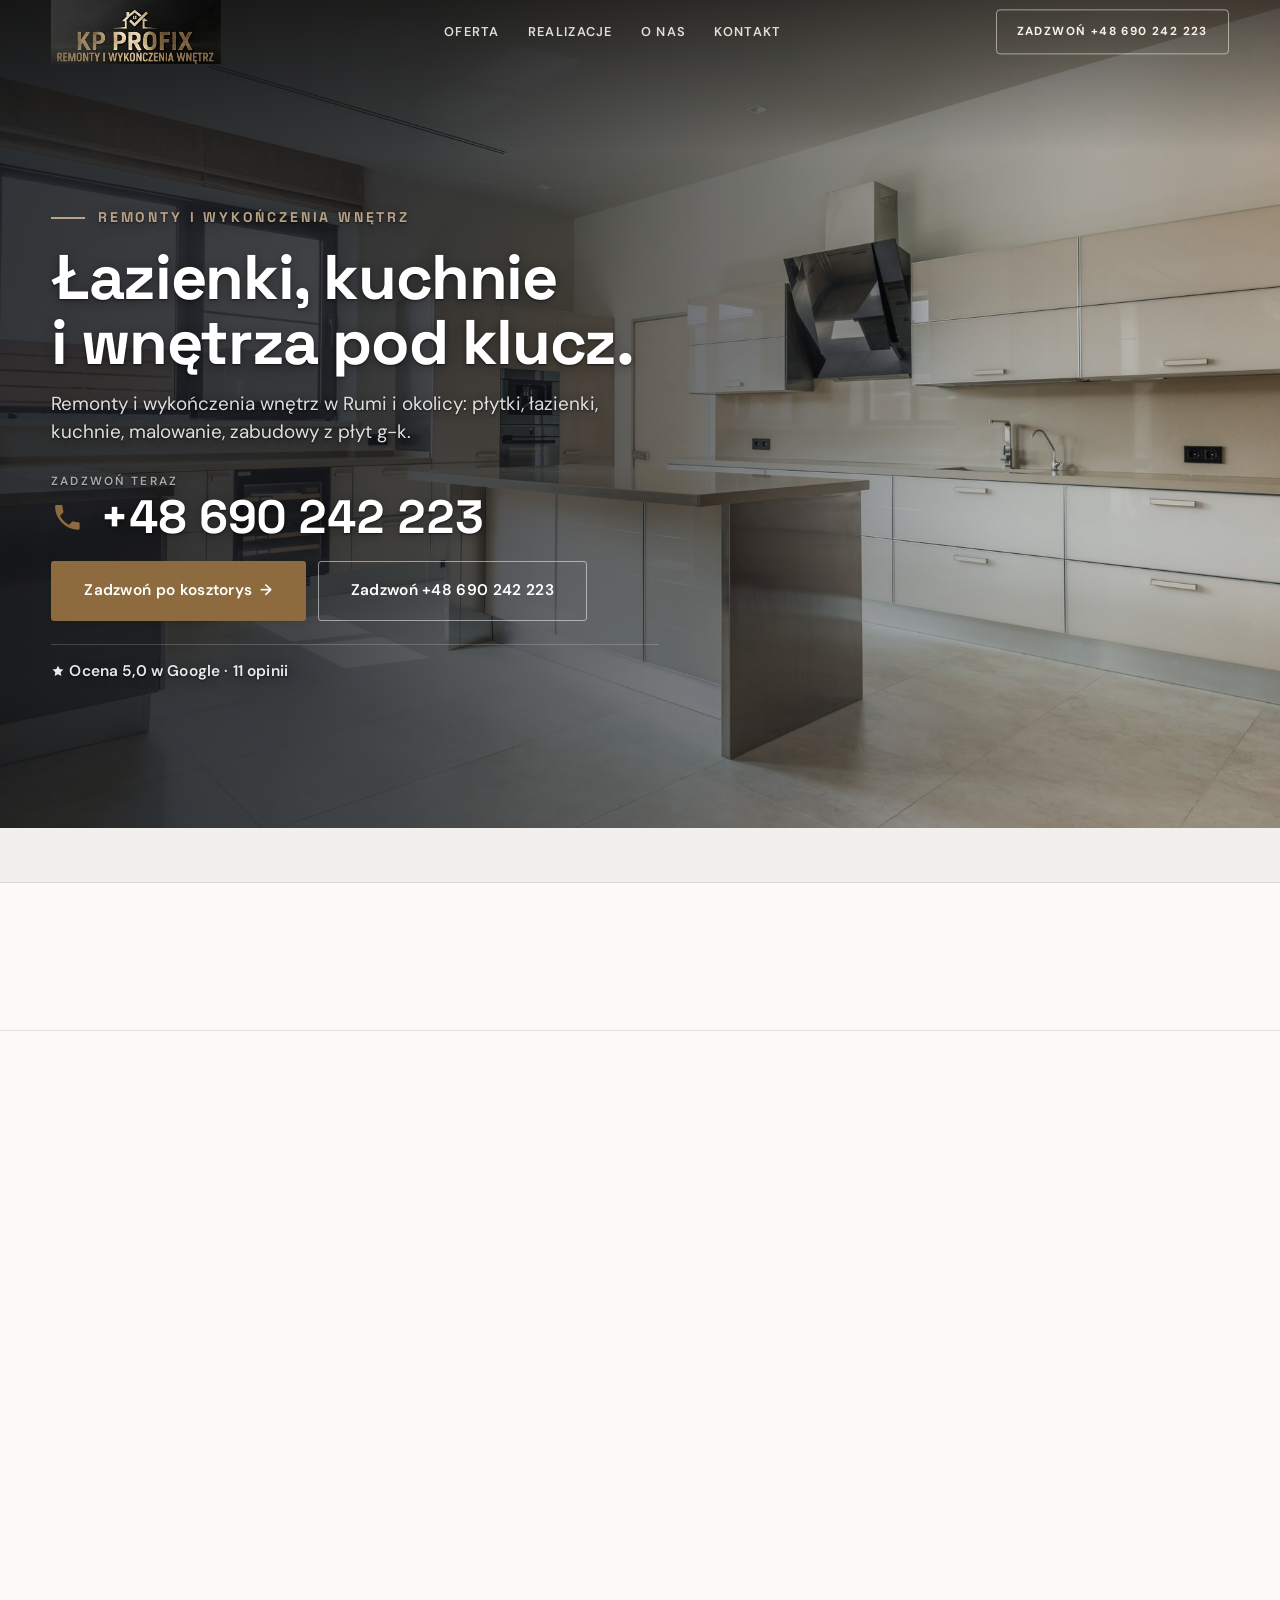
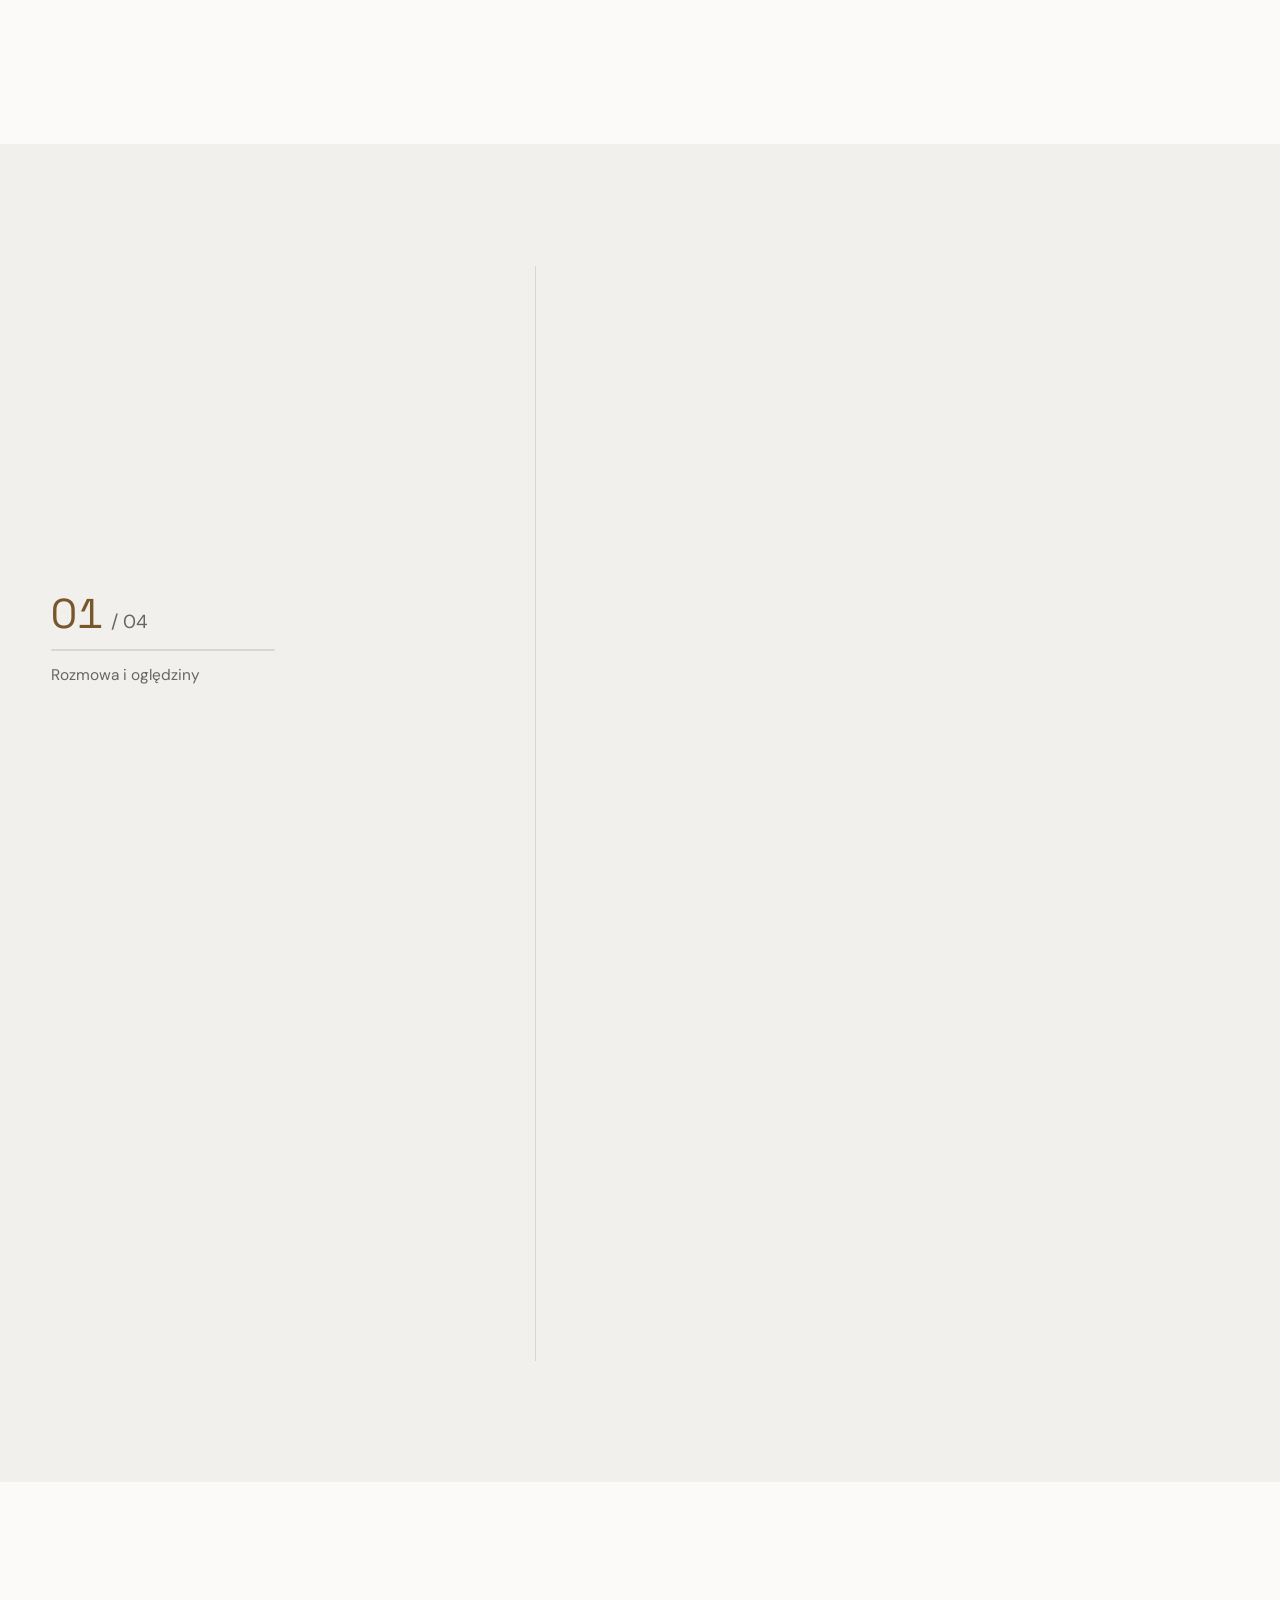
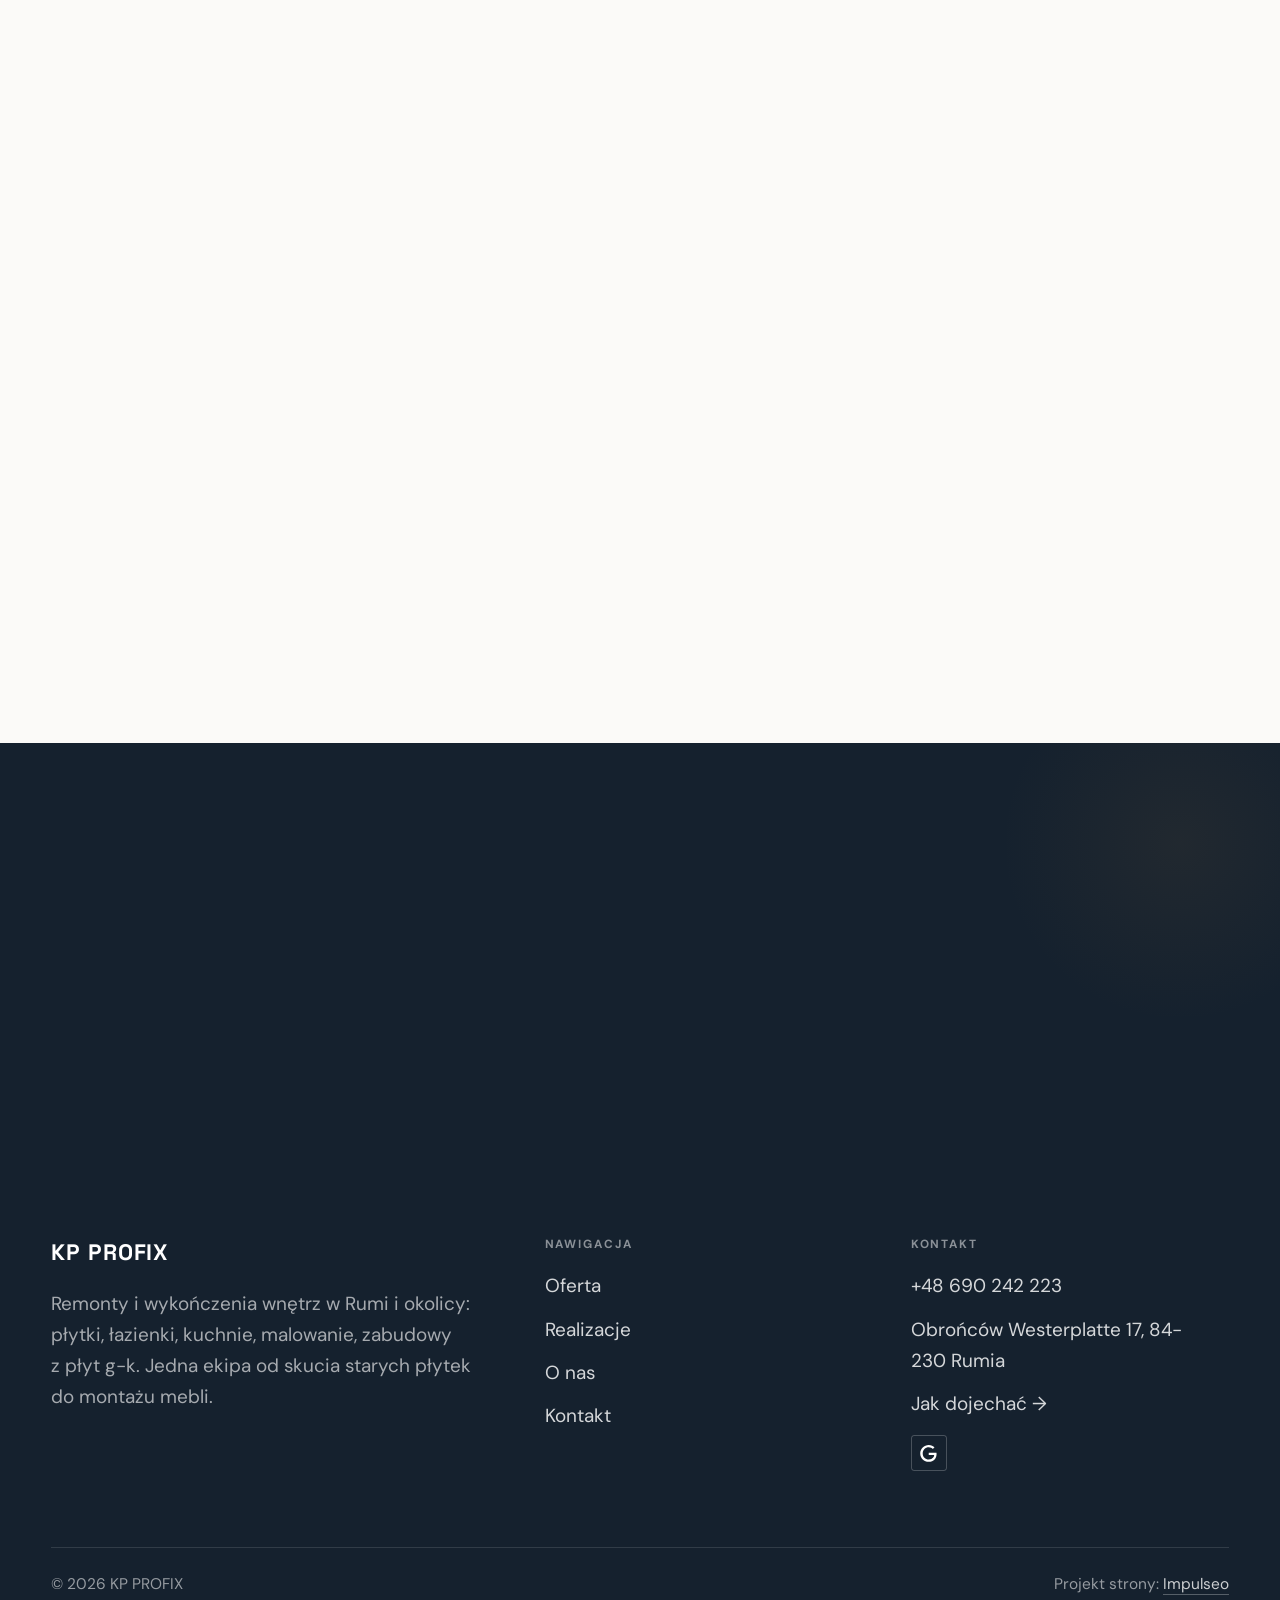
==== index.html @ 76894a50 "Strona demo: kp-profix" ====
<!DOCTYPE html>
<html lang="pl">
<head>
<meta charset="UTF-8">
<meta name="viewport" content="width=device-width, initial-scale=1.0">
<title>KP PROFIX - remonty i wykończenia wnętrz</title>
<meta name="description" content="Remonty i wykończenia wnętrz w Rumi: łazienki, kuchnie, płytki, malowanie, płyty g-k. Zadzwoń: +48 690 242 223.">
<link rel="canonical" href="https://kris20032.github.io/kp-profix/">
<meta name="robots" content="noindex, nofollow">
<meta property="og:type" content="website">
<meta property="og:locale" content="pl_PL">
<meta property="og:site_name" content="KP PROFIX">
<meta property="og:title" content="KP PROFIX - remonty i wykończenia wnętrz">
<meta property="og:description" content="Remonty i wykończenia wnętrz w Rumi: łazienki, kuchnie, płytki, malowanie, płyty g-k. Zadzwoń: +48 690 242 223.">
<meta property="og:url" content="https://kris20032.github.io/kp-profix/">
<meta property="og:image" content="https://kris20032.github.io/kp-profix/img/og.jpg">
<meta property="og:image:width" content="1200">
<meta property="og:image:height" content="630">
<meta name="twitter:card" content="summary_large_image">
<script type="application/ld+json">{"@context": "https://schema.org", "@type": "LocalBusiness", "name": "KP PROFIX", "url": "https://kris20032.github.io/kp-profix/", "telephone": "+48690242223", "image": "https://kris20032.github.io/kp-profix/img/og.jpg", "areaServed": "Rumia", "sameAs": ["https://www.google.com/maps/place/KP+PROFIX/@54.5597191,18.4081877,17z/data=!4m6!3m5!1s0x46fda58ebffb3f71:0x9d55cb7c655bd39c!8m2!3d54.5597191!4d18.4081877"]}</script>
<link rel="preconnect" href="https://fonts.googleapis.com">
<link rel="preconnect" href="https://fonts.gstatic.com" crossorigin>
<link href="https://fonts.googleapis.com/css2?family=Space+Grotesk:wght@500;600;700&family=DM+Sans:opsz,wght@9..40,400;9..40,500;9..40,600&display=swap" rel="stylesheet">
<link rel="stylesheet" href="assets/styles.css?v=e91f12bd">
</head>
<body>

<header class="nav">
  <div class="wrap nav-inner">
    <a class="brand brand-has-logo" href="index.html"><img class="brand-logo" src="img/logo.png" alt="KP PROFIX" width="675" height="255" decoding="async"></a>
    <nav class="nav-links">
      <a href="oferta.html">Oferta</a>
      <a href="realizacje.html">Realizacje</a>
      <a href="o-nas.html">O nas</a>
      <a href="kontakt.html">Kontakt</a>
      <a href="tel:+48690242223" class="btn btn-accent">Zadzwoń +48 690 242 223</a>
    </nav>
    <button class="nav-toggle" aria-label="Menu"><span></span><span></span><span></span></button>
  </div>
</header>

<main>
<section class="hero-fach">
  <img class="hf-photo" src="img/hero.jpg" fetchpriority="high" data-rotate="img/g5.jpg|img/g7.jpg" alt="KP PROFIX" width="1880" height="1255">
  <div class="hf-panel">
    <div class="hf-inner">
      <span class="hf-kicker">Remonty i wykończenia wnętrz</span>
      <h1 class="hf-title">Łazienki, kuchnie i wnętrza pod klucz. <em></em></h1>
      <p class="hf-lead">Remonty i wykończenia wnętrz w Rumi i okolicy: płytki, łazienki, kuchnie, malowanie, zabudowy z płyt g-k.</p>
      <a class="hf-phone" href="tel:+48690242223"><span class="hf-phone-lab">Zadzwoń teraz</span><span class="hf-phone-num"><svg class="ico-tel" width="16" height="16" viewBox="0 0 24 24" fill="none" aria-hidden="true"><path d="M6.6 10.8a15.5 15.5 0 0 0 6.6 6.6l2.2-2.2a1 1 0 0 1 1-.24 11.4 11.4 0 0 0 3.6.58 1 1 0 0 1 1 1V20a1 1 0 0 1-1 1A17 17 0 0 1 3 4a1 1 0 0 1 1-1h3.5a1 1 0 0 1 1 1c0 1.25.2 2.46.58 3.6a1 1 0 0 1-.25 1l-2.23 2.2Z" fill="currentColor"/></svg> +48 690 242 223</span></a>
      <div class="hf-actions">
        <a href="kontakt.html" class="btn btn-accent">Zadzwoń po kosztorys <span class="arr">→</span></a>
        <a href="tel:+48690242223" class="btn btn-ghost hf-ghost">Zadzwoń +48 690 242 223</a>
      </div>
      <div class="hf-trust"><svg class="ico-star" width="14" height="14" viewBox="0 0 24 24" style="vertical-align:-2px" aria-hidden="true"><path d="M12 2.8l2.85 5.8 6.4.93-4.63 4.5 1.1 6.37L12 17.4l-5.72 3 1.1-6.37-4.63-4.5 6.4-.93L12 2.8Z" fill="currentColor"/></svg> Ocena 5,0 w Google · 11 opinii</div>
    </div>
  </div>
</section>
<section class="fach-promise">
  <div class="wrap">
    <ul class="fp-row reveal"><li>Bezpłatna wycena</li><li>Dojazd: Rumia i okolice</li><li>Gwarancja na robociznę</li></ul>
  </div>
</section>
<section class="opinie-mini" aria-label="Opinie klientów">
  <div class="wrap">
    <div class="om-row">
      <div class="om-item reveal"><blockquote>„Serdecznie polecam firmę KP Profix!”</blockquote><span class="om-autor">Rafal Stepien</span></div>
      <div class="om-item reveal"><blockquote>„Jestem bardzo zadowolona ze współpracy.”</blockquote><span class="om-autor">Marcela Kuczaj</span></div>
      <div class="om-item reveal"><blockquote>„Profesjonalne wykonanie,z dbaloscia o detale I w terminie.Duzo cennych wskazowek i pomoc w wyborze.Super ws…”</blockquote><span class="om-autor">B SK</span></div>
    </div>
  </div>
</section>
<section class="gateways-band">
  <div class="wrap">
    <div class="gateways">
      <a href="oferta.html" class="gateway reveal"><img src="img/about.jpg" alt="Remonty łazienek" loading="lazy" width="1396" height="1904" decoding="async"><span class="g-ttl">Remonty łazienek</span></a>
      <a href="oferta.html" class="gateway reveal"><img src="img/g2.jpg" alt="Remonty kuchni" loading="lazy" width="1232" height="1682" decoding="async"><span class="g-ttl">Remonty kuchni</span></a>
      <a href="oferta.html" class="gateway reveal"><img src="img/g11.jpg" alt="Układanie płytek" loading="lazy" width="1506" height="2000" decoding="async"><span class="g-ttl">Układanie płytek</span></a>
    </div>
  </div>
</section>
<section class="proces proces-os fachowcy">
  <div class="wrap proc-grid">
    <div class="proc-side">
      <div class="head reveal">
        <span class="eyebrow">Jak pracujemy</span>
        <h2>Wiesz, na czym stoisz - na każdym etapie</h2>
        <p>Od pierwszego telefonu do odbioru roboty - krok po kroku.</p>
      </div>
      <div class="proc-count" aria-hidden="true"><span class="pc-cur">01</span><span class="pc-all">/ 04</span></div>
      <div class="proc-bar" aria-hidden="true"><i></i></div>
      <p class="proc-now" aria-hidden="true">Rozmowa i oględziny</p>
    </div>
    <ol class="proces-line">
      <li class="reveal"><span class="pno">01</span><h3>Rozmowa i oględziny</h3><p>Opisujesz, co chcesz wyremontować. Przyjeżdżamy obejrzeć mieszkanie - bez tego nie podamy poważnej ceny.</p></li>
      <li class="reveal"><span class="pno">02</span><h3>Kosztorys i umowa</h3><p>Dostajesz kosztorys rozpisany na etapy i materiały oraz termin - wszystko na piśmie, zanim cokolwiek ruszy.</p></li>
      <li class="reveal"><span class="pno">03</span><h3>Remont etapami</h3><p>Robota idzie etapami: skucie, instalacje, płytki, biały montaż, malowanie. Wiesz, co dzieje się w mieszkaniu i kiedy kończymy.</p></li>
      <li class="reveal"><span class="pno">04</span><h3>Odbiór i gwarancja</h3><p>Przechodzimy robotę razem, punkt po punkcie. Usterki z przeglądu poprawiamy przed rozliczeniem końcowym, nie po nim.</p></li>
    </ol>
  </div>
</section>
<section>
  <div class="wrap">
    <div class="head reveal">
      <span class="eyebrow">Realizacje</span>
      <h2>Z naszych remontów</h2>
      <p>Zdjęcia z naszych remontów: łazienki, kuchnie, schody i pokoje po wykończeniu.</p>
    </div>
    <div class="gallery">
      <div class="tile t-two3 reveal"><img src="img/g6.jpg" alt="KP PROFIX" loading="lazy" width="818" height="1130" decoding="async"></div>
      <div class="tile t-third reveal"><img src="img/g7.jpg" alt="KP PROFIX" loading="lazy" width="1880" height="1253" decoding="async"></div>
      <div class="tile t-third reveal"><img src="img/g8.jpg" alt="KP PROFIX" loading="lazy" width="900" height="1200" decoding="async"></div>
      <div class="tile t-third reveal"><img src="img/g9.jpg" alt="KP PROFIX" loading="lazy" width="900" height="676" decoding="async"></div>
      <div class="tile t-third reveal"><img src="img/g10.jpg" alt="KP PROFIX" loading="lazy" width="1506" height="2000" decoding="async"></div>
    </div>
    <div style="margin-top:var(--space-7)" class="reveal"><a href="realizacje.html" class="btn btn-accent">Pełna galeria <span class="arr">→</span></a></div>
  </div>
</section>
<section class="fach-uslugi">
  <div class="wrap">
    <div class="head reveal">
      <span class="eyebrow">Oferta</span>
      <h2>Co robimy</h2>
      <p>Czym zajmuję się na co dzień - z opisem i widełkami cenowymi.</p>
    </div>
    <ul class="fu-list">
      <li class="fu-row reveal"><div class="fu-name">Remonty łazienek</div><div class="fu-desc">Skuwamy stare płytki, przerabiamy instalację pod nowy układ, kładziemy hydroizolację i płytki, montujemy kabinę, umywalkę, stelaż i grzejnik.</div><a class="fu-cta" href="kontakt.html">Wycena <span class="arr">→</span></a></li>
      <li class="fu-row reveal"><div class="fu-name">Remonty kuchni</div><div class="fu-desc">Przygotowujemy ściany i podłogę, kładziemy płytki nad blatem, montujemy szafki i sprzęt.</div><a class="fu-cta" href="kontakt.html">Wycena <span class="arr">→</span></a></li>
      <li class="fu-row reveal"><div class="fu-name">Układanie płytek</div><div class="fu-desc">Płytki na podłogi i ściany, także duże formaty i gres imitujący marmur.</div><a class="fu-cta" href="kontakt.html">Wycena <span class="arr">→</span></a></li>
      <li class="fu-row reveal"><div class="fu-name">Malowanie wnętrz</div><div class="fu-desc">Szpachlowanie, gruntowanie i malowanie ścian i sufitów. Podłogi i meble zabezpieczamy folią przed farbą i pyłem.</div><a class="fu-cta" href="kontakt.html">Wycena <span class="arr">→</span></a></li>
      <li class="fu-row reveal"><div class="fu-name">Zabudowy z płyt g-k</div><div class="fu-desc">Ścianki działowe, sufity podwieszane, zabudowy stelaży i rur, wnęki pod oświetlenie.</div><a class="fu-cta" href="kontakt.html">Wycena <span class="arr">→</span></a></li>
      <li class="fu-row reveal"><div class="fu-name">Montaż mebli i telewizorów</div><div class="fu-desc">Składamy i montujemy meble, wieszamy telewizory na ścianie z ukryciem kabli.</div><a class="fu-cta" href="kontakt.html">Wycena <span class="arr">→</span></a></li>
    </ul>
    <div style="margin-top:var(--space-7)" class="reveal"><a href="oferta.html" class="btn btn-ghost">Pełna oferta <span class="arr">→</span></a></div>
  </div>
</section>
<section class="stopklatka" aria-hidden="true">
  <div class="stk-bg" style="background-image:url(img/g12.jpg)"></div>
</section>
<section class="opinie">
  <div class="wrap">
    <div class="head center reveal">
      <span class="eyebrow">Opinie</span>
      <h2>Co mówią klienci</h2>
    </div>
    <p class="op-meta reveal"><span class="g-badge"><svg class="gb-ico" viewBox="0 0 24 24" width="18" height="18" aria-hidden="true"><path fill="#4285F4" d="M22.56 12.25c0-.78-.07-1.53-.2-2.25H12v4.26h5.92c-.26 1.37-1.04 2.53-2.21 3.31v2.77h3.57c2.08-1.92 3.28-4.74 3.28-8.09z"/><path fill="#34A853" d="M12 23c2.97 0 5.46-.98 7.28-2.66l-3.57-2.77c-.98.66-2.23 1.06-3.71 1.06-2.86 0-5.29-1.93-6.16-4.53H2.18v2.84C3.99 20.53 7.7 23 12 23z"/><path fill="#FBBC05" d="M5.84 14.09c-.22-.66-.35-1.36-.35-2.09s.13-1.43.35-2.09V7.07H2.18C1.43 8.55 1 10.22 1 12s.43 3.45 1.18 4.93l2.85-2.22.81-.62z"/><path fill="#EA4335" d="M12 5.38c1.62 0 3.06.56 4.21 1.64l3.15-3.15C17.45 2.09 14.97 1 12 1 7.7 1 3.99 3.47 2.18 7.07l3.66 2.84c.87-2.6 3.3-4.53 6.16-4.53z"/></svg><b class="gb-ocena">5,0</b><svg class="gb-stars" viewBox="0 0 90 18" width="74" height="14.8" aria-hidden="true"><g fill="currentColor" opacity=".26"><path transform="translate(0,0)" d="M9 1.6l2.2 4.46 4.92.72-3.56 3.47.84 4.9L9 12.74l-4.4 2.31.84-4.9L1.88 6.68l4.92-.72L9 1.6Z"/><path transform="translate(18,0)" d="M9 1.6l2.2 4.46 4.92.72-3.56 3.47.84 4.9L9 12.74l-4.4 2.31.84-4.9L1.88 6.68l4.92-.72L9 1.6Z"/><path transform="translate(36,0)" d="M9 1.6l2.2 4.46 4.92.72-3.56 3.47.84 4.9L9 12.74l-4.4 2.31.84-4.9L1.88 6.68l4.92-.72L9 1.6Z"/><path transform="translate(54,0)" d="M9 1.6l2.2 4.46 4.92.72-3.56 3.47.84 4.9L9 12.74l-4.4 2.31.84-4.9L1.88 6.68l4.92-.72L9 1.6Z"/><path transform="translate(72,0)" d="M9 1.6l2.2 4.46 4.92.72-3.56 3.47.84 4.9L9 12.74l-4.4 2.31.84-4.9L1.88 6.68l4.92-.72L9 1.6Z"/></g><clipPath id="gs1000"><rect x="0" y="0" width="90.0" height="18"/></clipPath><g fill="#FBBC04" clip-path="url(#gs1000)"><path transform="translate(0,0)" d="M9 1.6l2.2 4.46 4.92.72-3.56 3.47.84 4.9L9 12.74l-4.4 2.31.84-4.9L1.88 6.68l4.92-.72L9 1.6Z"/><path transform="translate(18,0)" d="M9 1.6l2.2 4.46 4.92.72-3.56 3.47.84 4.9L9 12.74l-4.4 2.31.84-4.9L1.88 6.68l4.92-.72L9 1.6Z"/><path transform="translate(36,0)" d="M9 1.6l2.2 4.46 4.92.72-3.56 3.47.84 4.9L9 12.74l-4.4 2.31.84-4.9L1.88 6.68l4.92-.72L9 1.6Z"/><path transform="translate(54,0)" d="M9 1.6l2.2 4.46 4.92.72-3.56 3.47.84 4.9L9 12.74l-4.4 2.31.84-4.9L1.88 6.68l4.92-.72L9 1.6Z"/><path transform="translate(72,0)" d="M9 1.6l2.2 4.46 4.92.72-3.56 3.47.84 4.9L9 12.74l-4.4 2.31.84-4.9L1.88 6.68l4.92-.72L9 1.6Z"/></g></svg><span class="gb-txt">11 opinii w Google</span></span></p>
    <p class="op-meta reveal"><a class="op-google" href="https://www.google.com/maps/place/KP+PROFIX/@54.5597191,18.4081877,17z/data=!4m6!3m5!1s0x46fda58ebffb3f71:0x9d55cb7c655bd39c!8m2!3d54.5597191!4d18.4081877" target="_blank" rel="noopener"><svg class="op-g-ico" viewBox="0 0 24 24" width="17" height="17" aria-hidden="true"><path fill="#4285F4" d="M22.56 12.25c0-.78-.07-1.53-.2-2.25H12v4.26h5.92c-.26 1.37-1.04 2.53-2.21 3.31v2.77h3.57c2.08-1.92 3.28-4.74 3.28-8.09z"/><path fill="#34A853" d="M12 23c2.97 0 5.46-.98 7.28-2.66l-3.57-2.77c-.98.66-2.23 1.06-3.71 1.06-2.86 0-5.29-1.93-6.16-4.53H2.18v2.84C3.99 20.53 7.7 23 12 23z"/><path fill="#FBBC05" d="M5.84 14.09c-.22-.66-.35-1.36-.35-2.09s.13-1.43.35-2.09V7.07H2.18C1.43 8.55 1 10.22 1 12s.43 3.45 1.18 4.93l2.85-2.22.81-.62z"/><path fill="#EA4335" d="M12 5.38c1.62 0 3.06.56 4.21 1.64l3.15-3.15C17.45 2.09 14.97 1 12 1 7.7 1 3.99 3.47 2.18 7.07l3.66 2.84c.87-2.6 3.3-4.53 6.16-4.53z"/></svg><span>Zobacz opinie w Google</span><span class="arr">→</span></a></p>
    <div class="opinie-grid">
      <figure class="op-card reveal"><span class="op-star"><svg class="ico-star" width="14" height="14" viewBox="0 0 24 24" style="vertical-align:-2px" aria-hidden="true"><path d="M12 2.8l2.85 5.8 6.4.93-4.63 4.5 1.1 6.37L12 17.4l-5.72 3 1.1-6.37-4.63-4.5 6.4-.93L12 2.8Z" fill="currentColor"/></svg><svg class="ico-star" width="14" height="14" viewBox="0 0 24 24" style="vertical-align:-2px" aria-hidden="true"><path d="M12 2.8l2.85 5.8 6.4.93-4.63 4.5 1.1 6.37L12 17.4l-5.72 3 1.1-6.37-4.63-4.5 6.4-.93L12 2.8Z" fill="currentColor"/></svg><svg class="ico-star" width="14" height="14" viewBox="0 0 24 24" style="vertical-align:-2px" aria-hidden="true"><path d="M12 2.8l2.85 5.8 6.4.93-4.63 4.5 1.1 6.37L12 17.4l-5.72 3 1.1-6.37-4.63-4.5 6.4-.93L12 2.8Z" fill="currentColor"/></svg><svg class="ico-star" width="14" height="14" viewBox="0 0 24 24" style="vertical-align:-2px" aria-hidden="true"><path d="M12 2.8l2.85 5.8 6.4.93-4.63 4.5 1.1 6.37L12 17.4l-5.72 3 1.1-6.37-4.63-4.5 6.4-.93L12 2.8Z" fill="currentColor"/></svg><svg class="ico-star" width="14" height="14" viewBox="0 0 24 24" style="vertical-align:-2px" aria-hidden="true"><path d="M12 2.8l2.85 5.8 6.4.93-4.63 4.5 1.1 6.37L12 17.4l-5.72 3 1.1-6.37-4.63-4.5 6.4-.93L12 2.8Z" fill="currentColor"/></svg></span><blockquote>Serdecznie polecam firmę KP Profix! Firma wykonywała u mnie szeroki zakres prac remontowo-wykończeniowych, m.in. układanie płytek, przebudowę łazienki, montaż telewizorów, malowanie wnętrz, montaż płyt gipsowo-kartonowych, montaż mebli oraz remont kuchni.</blockquote><span class="op-autor">Rafal Stepien</span></figure>
      <figure class="op-card reveal"><span class="op-star"><svg class="ico-star" width="14" height="14" viewBox="0 0 24 24" style="vertical-align:-2px" aria-hidden="true"><path d="M12 2.8l2.85 5.8 6.4.93-4.63 4.5 1.1 6.37L12 17.4l-5.72 3 1.1-6.37-4.63-4.5 6.4-.93L12 2.8Z" fill="currentColor"/></svg><svg class="ico-star" width="14" height="14" viewBox="0 0 24 24" style="vertical-align:-2px" aria-hidden="true"><path d="M12 2.8l2.85 5.8 6.4.93-4.63 4.5 1.1 6.37L12 17.4l-5.72 3 1.1-6.37-4.63-4.5 6.4-.93L12 2.8Z" fill="currentColor"/></svg><svg class="ico-star" width="14" height="14" viewBox="0 0 24 24" style="vertical-align:-2px" aria-hidden="true"><path d="M12 2.8l2.85 5.8 6.4.93-4.63 4.5 1.1 6.37L12 17.4l-5.72 3 1.1-6.37-4.63-4.5 6.4-.93L12 2.8Z" fill="currentColor"/></svg><svg class="ico-star" width="14" height="14" viewBox="0 0 24 24" style="vertical-align:-2px" aria-hidden="true"><path d="M12 2.8l2.85 5.8 6.4.93-4.63 4.5 1.1 6.37L12 17.4l-5.72 3 1.1-6.37-4.63-4.5 6.4-.93L12 2.8Z" fill="currentColor"/></svg><svg class="ico-star" width="14" height="14" viewBox="0 0 24 24" style="vertical-align:-2px" aria-hidden="true"><path d="M12 2.8l2.85 5.8 6.4.93-4.63 4.5 1.1 6.37L12 17.4l-5.72 3 1.1-6.37-4.63-4.5 6.4-.93L12 2.8Z" fill="currentColor"/></svg></span><blockquote>Jestem bardzo zadowolona ze współpracy. Remont został przeprowadzony sprawnie i profesjonalnie. Osoba prowadząca remont była rzetelna i bardzo pomocna. Wszystko zostało wykonane starannie i z dbałością o szczegóły.</blockquote><span class="op-autor">Marcela Kuczaj</span></figure>
      <figure class="op-card reveal"><span class="op-star"><svg class="ico-star" width="14" height="14" viewBox="0 0 24 24" style="vertical-align:-2px" aria-hidden="true"><path d="M12 2.8l2.85 5.8 6.4.93-4.63 4.5 1.1 6.37L12 17.4l-5.72 3 1.1-6.37-4.63-4.5 6.4-.93L12 2.8Z" fill="currentColor"/></svg><svg class="ico-star" width="14" height="14" viewBox="0 0 24 24" style="vertical-align:-2px" aria-hidden="true"><path d="M12 2.8l2.85 5.8 6.4.93-4.63 4.5 1.1 6.37L12 17.4l-5.72 3 1.1-6.37-4.63-4.5 6.4-.93L12 2.8Z" fill="currentColor"/></svg><svg class="ico-star" width="14" height="14" viewBox="0 0 24 24" style="vertical-align:-2px" aria-hidden="true"><path d="M12 2.8l2.85 5.8 6.4.93-4.63 4.5 1.1 6.37L12 17.4l-5.72 3 1.1-6.37-4.63-4.5 6.4-.93L12 2.8Z" fill="currentColor"/></svg><svg class="ico-star" width="14" height="14" viewBox="0 0 24 24" style="vertical-align:-2px" aria-hidden="true"><path d="M12 2.8l2.85 5.8 6.4.93-4.63 4.5 1.1 6.37L12 17.4l-5.72 3 1.1-6.37-4.63-4.5 6.4-.93L12 2.8Z" fill="currentColor"/></svg><svg class="ico-star" width="14" height="14" viewBox="0 0 24 24" style="vertical-align:-2px" aria-hidden="true"><path d="M12 2.8l2.85 5.8 6.4.93-4.63 4.5 1.1 6.37L12 17.4l-5.72 3 1.1-6.37-4.63-4.5 6.4-.93L12 2.8Z" fill="currentColor"/></svg></span><blockquote>Profesjonalne wykonanie,z dbaloscia o detale I w terminie.Duzo cennych wskazowek i pomoc w wyborze.Super wspolpraca. 100%polecam</blockquote><span class="op-autor">B SK</span></figure>
    </div>
  </div>
</section>
<section class="obszar">
  <div class="wrap">
    <div class="head center reveal">
      <span class="eyebrow">Obszar działania</span>
      <h2>Dojeżdżamy do Ciebie</h2>
    </div>
    <p class="obszar-txt reveal" style="text-align:center;max-width:60ch;margin:0 auto 1.4rem">Pracujemy w Rumi i okolicy. Nie wiesz, czy dojedziemy? Zadzwoń i podaj adres - powiemy wprost.</p>
    <ul class="obszar-list reveal"><li class="is-home">Rumia</li><li>+ okolice</li></ul>
    <div class="obszar-mapa reveal" style="margin-top:var(--space-7)">
      <iframe title="Obszar działania - Rumia i okolice" src="https://maps.google.com/maps?q=54.5597191%2C18.4081877&amp;z=11&amp;output=embed" loading="lazy" referrerpolicy="no-referrer-when-downgrade" style="width:100%;height:clamp(280px,38vh,420px);border:0;display:block;border-radius:var(--r-md)"></iframe>
    </div>
  </div>
</section>
<section class="faq-klinika">
  <div class="wrap">
    <div class="head center reveal">
      <span class="eyebrow">Częste pytania</span>
      <h2>Dobrze wiedzieć</h2>
    </div>
    <div class="faq-list">
      <details class="faq-item reveal"><summary>Ile to będzie kosztowało?</summary><p>Zależy od zakresu i materiałów - dlatego najpierw jedziemy obejrzeć i zmierzyć, a dopiero potem liczymy. Dostajesz kosztorys rozpisany na pozycje, nie jedną kwotę z sufitu.</p></details>
      <details class="faq-item reveal"><summary>Czy wycena jest płatna?</summary><p>Nie. Oględziny i kosztorys w Rumi i najbliższej okolicy są bezpłatne i do niczego nie zobowiązują.</p></details>
      <details class="faq-item reveal"><summary>Kiedy możecie zacząć?</summary><p>Zależy od zakresu i kalendarza. Zadzwoń - powiemy, kiedy realnie możemy wejść, i tego terminu się trzymamy.</p></details>
      <details class="faq-item reveal"><summary>Czy dostanę umowę i fakturę?</summary><p>Tak, jedno i drugie. Umowa opisuje zakres, cenę, terminy i gwarancję, a fakturę dostajesz za każdy rozliczony etap.</p></details>
      <details class="faq-item reveal"><summary>Kto załatwia materiały?</summary><p>Zwykle my - mamy sprawdzone hurtownie i rabaty wykonawcy, a wszystkie faktury zakupu widzisz. Wolisz kupić coś samodzielnie? Podamy ilości i parametry, żebyś nie przepłacił.</p></details>
      <details class="faq-item reveal"><summary>Co, jeśli po robocie coś się odezwie?</summary><p>Pęknięcie na ścianie czy rysa przy oknie po roku to sprawa do naprawy, nie do dyskusji. Nasza robota - nasza poprawka, bez kombinowania.</p></details>
    </div>
  </div>
</section>
<section class="cta">
  <div class="wrap">
    <div class="reveal">
      <span class="eyebrow">Współpraca</span>
      <h2>Potrzebujesz fachowca? Wycenimy za darmo.</h2>
      <p>Jeden telefon i przyjedziemy zobaczyć zakres. Wycena nic nie kosztuje.</p>
    </div>
    <div class="cta-actions reveal">
      <a href="kontakt.html" class="btn btn-light">Zadzwoń po kosztorys <span class="arr">→</span></a>
      <a href="tel:+48690242223" class="btn btn-ghost btn-ghost-cta">+48 690 242 223</a>
    </div>
  </div>
</section>
</main>

<footer>
  <div class="wrap">
    <div class="foot-grid">
      <div class="foot-brand">
        <div class="name">KP PROFIX</div>
        <p>Remonty i wykończenia wnętrz w Rumi i okolicy: płytki, łazienki, kuchnie, malowanie, zabudowy z płyt g-k. Jedna ekipa od skucia starych płytek do montażu mebli.</p>
      </div>
      <div class="foot-col">
        <h4>Nawigacja</h4>
        <a href="oferta.html">Oferta</a>
        <a href="realizacje.html">Realizacje</a>
        <a href="o-nas.html">O nas</a>
        <a href="kontakt.html">Kontakt</a>
      </div>
      <div class="foot-col">
        <h4>Kontakt</h4>
        <a href="tel:+48690242223">+48 690 242 223</a>
        <p>Obrońców Westerplatte 17, 84-230 Rumia</p>
        <a href="https://www.google.com/maps/place/KP+PROFIX/@54.5597191,18.4081877,17z/data=!4m6!3m5!1s0x46fda58ebffb3f71:0x9d55cb7c655bd39c!8m2!3d54.5597191!4d18.4081877" target="_blank" rel="noopener">Jak dojechać →</a>
      <div class="foot-soc">
        <a class="soc" href="https://www.google.com/maps/place/KP+PROFIX/@54.5597191,18.4081877,17z/data=!4m6!3m5!1s0x46fda58ebffb3f71:0x9d55cb7c655bd39c!8m2!3d54.5597191!4d18.4081877" target="_blank" rel="noopener" aria-label="Google - KP PROFIX"><svg viewBox="0 0 24 24" aria-hidden="true" focusable="false"><path d="M12.48 10.92v3.28h7.84c-.24 1.84-.853 3.187-1.787 4.133-1.147 1.147-2.933 2.4-6.053 2.4-4.827 0-8.6-3.893-8.6-8.72s3.773-8.72 8.6-8.72c2.6 0 4.507 1.027 5.907 2.347l2.307-2.307C18.747 1.44 16.133 0 12.48 0 5.867 0 .307 5.387.307 12s5.56 12 12.173 12c3.573 0 6.267-1.173 8.373-3.36 2.16-2.16 2.84-5.213 2.84-7.667 0-.76-.053-1.467-.173-2.053H12.48z" fill="currentColor"/></svg></a>
      </div>
      </div>
    </div>
    <div class="foot-bot">
      <span>© 2026 KP PROFIX</span>
      <span>Projekt strony: <a class="foot-credit" href="https://impulseo.pl" target="_blank" rel="noopener">Impulseo</a></span>
    </div>
  </div>
</footer>
<div class="sticky-call"><a class="sc-call" href="tel:+48690242223"><svg class="ico-tel" width="16" height="16" viewBox="0 0 24 24" fill="none" aria-hidden="true"><path d="M6.6 10.8a15.5 15.5 0 0 0 6.6 6.6l2.2-2.2a1 1 0 0 1 1-.24 11.4 11.4 0 0 0 3.6.58 1 1 0 0 1 1 1V20a1 1 0 0 1-1 1A17 17 0 0 1 3 4a1 1 0 0 1 1-1h3.5a1 1 0 0 1 1 1c0 1.25.2 2.46.58 3.6a1 1 0 0 1-.25 1l-2.23 2.2Z" fill="currentColor"/></svg> Zadzwoń</a><a class="sc-quote" href="kontakt.html">Zadzwoń po kosztorys</a></div>
<div class="demo-wazne" data-do="2026-10-21" data-cykl="3" hidden><svg class="dw-ico" width="13" height="13" viewBox="0 0 24 24" fill="none" aria-hidden="true"><circle cx="12" cy="12" r="8.6" stroke="currentColor" stroke-width="1.8"/><path d="M12 7.2V12l3.3 2" stroke="currentColor" stroke-width="1.8" stroke-linecap="round"/></svg><span class="dw-txt"></span></div>

<script src="assets/main.js"></script>
</body>
</html>
---- assets/styles.css ----
/* ============================================================
   STOLBASZ — premium, architektoniczny B2B fit-out
   Jasna paleta, zero brązu. System wg premium-web-craft.
   Projekt strony: Impulseo (impulseo.pl)
   ============================================================ */

:root{
  /* PALETA — jasna, architektoniczna, chłodna */
  --paper:#F4F6F8;          /* główne tło */
  --paper-2:#E7EBEF;        /* sekcje alternatywne (chłodny jasny szary) */
  --paper-3:#E7EBEF;        /* delikatne wypełnienia */
  --ink:#15212E;            /* tekst główny — chłodny grafit */
  --ink-soft:#243443;       /* nagłówki drugorzędne */
  --muted:#6B7785;          /* tekst poboczny */
  --line:rgba(21,33,46,.12);/* hairline */
  --accent:#E8A317;         /* stonowany petrol-slate — jedyny akcent */
  --accent-d:#C9870C;
  --accent-soft:rgba(232,163,23,.10);
  --dark:#15212E;           /* sekcje ciemne (stopka/CTA) */

  /* HOVER ZDJĘĆ — JEDEN standard dla całego silnika (decyzja K. 04.08.2026, artefakt z wariantami).
     AKTUALNE (K.+Szymon 09.08.2026, wybór z artefaktu 6 wariantów): zoom 1.05 przy 1.4s -
     przy tak długim czasie mocniejszy kadr NIE skacze, tylko „oddycha". Poprzedni standard
     (1.02 / .55s z 04.08) odbierany jako dynamiczny i szybki.
     Spoczynek lekko przygaszony, ale TYLKO tam, gdzie jest mysz (@media hover:hover) —
     na telefonie zdjęcia zostają w pełnej jasności. */
  --img-zoom:1.05;                   /* K.+Szymon 09.08: wariant F z artefaktu porównawczego */
  --img-rest:brightness(.95) saturate(.99);
  --img-hot:brightness(1.06) saturate(1.05);
  --img-dur:1.4s;                    /* K.+Szymon 09.08 (wariant F): powoli = elegancko */
  --img-ease:cubic-bezier(.16,.84,.44,1);  /* miękki ogon, efekt „oddychania" */

  /* ODSTĘPY — skala 4/8 */
  --space-1:4px; --space-2:8px; --space-3:12px; --space-4:16px; --space-5:24px;
  --space-6:32px; --space-7:48px; --space-8:64px; --space-9:96px; --space-10:128px;

  /* TYPOGRAFIA — fluid clamp() (skala podbita 16.07.2026: większe, czytelniejsze litery — uwaga Adama) */
  --text-sm:clamp(.9rem,.87rem + .12vw,1rem);
  --text-base:clamp(1.08rem,1.04rem + .18vw,1.2rem);
  --text-lg:clamp(1.24rem,1.15rem + .34vw,1.44rem);
  --text-h3:clamp(1.34rem,1.22rem + .55vw,1.66rem);
  --text-h2:clamp(2.1rem,1.66rem + 2.1vw,3.1rem);
  --text-h1:clamp(2.9rem,2.1rem + 4vw,5.1rem);

  /* PROMIENIE — architektoniczne, raczej ostre */
  --r-sm:3px; --r-md:6px; --r-lg:10px;

  /* RUCH */
  --ease:cubic-bezier(.25,.46,.45,.94); --dur:.24s;

  /* CIENIE — miękkie, warstwowe */
  --sh-sm:0 1px 2px rgba(16,24,32,.04), 0 2px 8px rgba(16,24,32,.05);
  --sh-md:0 2px 6px rgba(16,24,32,.05), 0 12px 28px -8px rgba(16,24,32,.12);
  --sh-lg:0 6px 14px rgba(16,24,32,.07), 0 26px 56px -18px rgba(16,24,32,.22);

  --hairline:1px solid var(--line);

  --font-display:'Space Grotesk','Inter',sans-serif;
  --font-body:'DM Sans','Inter',sans-serif;
}

*{box-sizing:border-box;margin:0;padding:0}
html{scroll-behavior:smooth}
body{
  font-family:var(--font-body);
  font-size:var(--text-base);
  line-height:1.65;
  color:var(--ink);
  background:var(--paper);
  -webkit-font-smoothing:antialiased;
  text-rendering:optimizeLegibility;
}
img{max-width:100%;height:auto;display:block}  /* height:auto = width/height z atrybutów trzyma proporcje (TOP#12) */
a{color:inherit;text-decoration:none}

.wrap{width:min(92%,1180px);margin-inline:auto}
section{padding-block:clamp(52px,6.5vw,96px)}

h1,h2,h3{font-family:var(--font-display);font-weight:700;line-height:1.08;letter-spacing:-.02em;color:var(--ink)}
h1{font-size:var(--text-h1);letter-spacing:-.035em}
h2{font-size:var(--text-h2);letter-spacing:-.025em}
h3{font-size:var(--text-h3)}
/* MIARA — długość wiersza. WCAG 2.2 SC 1.4.8: max 80 znaków; Butterick: 45–90.
   68ch daje realnie 72–78 znaków polskiego tekstu, czyli z zapasem pod granicą.
   Wcześniej limit miał TYLKO <p> — <li>, <blockquote> i <dd> nie miały żadnego,
   i to jedyny powód, dla którego 23 bloki na dwóch oddanych stronach jadą po
   83–106 znaków w wierszu (pomiar 07.08.2026, bramka `miara`).
   ⚠️ Listy i definicje ograniczamy TYLKO bez klasy: `ul`/`ol` z klasą to u nas
   układ (siatki kafli, menu), a nie tekst ciągły — tam miarę wyznacza układ. */
/* 60ch, nie 68ch (K. 10.08): po zmianie fontów na węższe kroje (DM Sans i spółka)
   w 68ch mieściło się ~90 znaków - bramka pikselowa słusznie zgłaszała przekroczenie
   granicy 80. Pomiar na żywej przeglądarce: 60ch = 90 znaków, 53ch = ~78 znaków, czyli normę WCAG 1.4.8. */
:root{ --miara:53ch }
p{max-width:min(100%,var(--miara))}
blockquote,
ul:not([class])>li, ol:not([class])>li,
dl:not([class])>dd{max-width:min(100%,var(--miara))}

/* ⚠️ Świadomie BEZ wyjątku `.tile p,.card p,.svc p{max-width:none}`, choć nasuwa się sam:
   te akapity BYŁY już ograniczone (stare `p{max-width:65ch}`), więc „wyjątek" nie odblokowałby
   niczego nowego — tylko ROZLUŹNIŁ stan sprzed zmiany na wszystkich demach naraz.
   `figcaption` żadna z reguł wyżej nie dotyczy, więc też nie potrzebuje zwolnienia. */

/* ŁAMANIE. `balance` wyrównuje długości wierszy w nagłówku, `pretty` pilnuje ostatniego
   wiersza akapitu, żeby nie został w nim jeden wyraz. Obsługiwane od Chrome 117 /
   Safari 17.5; starsze przeglądarki po prostu ignorują tę własność.
   `text-wrap:pretty` nie występowało dotąd ANI RAZ w silniku ani w repo klientów. */
h1,h2,h3,.lead,.lede{text-wrap:balance}
p,li,blockquote,dd{text-wrap:pretty}

.eyebrow{
  font-family:var(--font-body);
  font-size:var(--text-sm);
  font-weight:600;
  letter-spacing:.18em;
  text-transform:uppercase;
  color:var(--accent);
  display:inline-flex;align-items:center;gap:var(--space-3);
}
/* flex:none + margin-top = kreska trzyma się PIERWSZEJ linii. Wcześniej align-items:center
   centrowało ją względem całego bloku i przy zawinięciu (długi kicker typu
   „…WNĘTRZ · LESZNO · OD 2019") druga linia lądowała z brzydkim wcięciem. */
.eyebrow{align-items:flex-start}
.eyebrow>*,.eyebrow{text-wrap:balance}   /* dlugi kicker lamal sie na sierote typu samo „2019" w drugiej linii */
.eyebrow::before{content:"";width:28px;height:1px;background:var(--accent);display:inline-block;flex:none;margin-top:.62em}

.muted{color:var(--muted)}
.lead{font-size:var(--text-lg);line-height:1.55;color:var(--ink-soft);max-width:50ch}

/* ---------- BUTTONS ---------- */
.btn{
  display:inline-flex;align-items:center;gap:var(--space-2);
  font-weight:600;font-size:var(--text-sm);letter-spacing:.02em;
  padding:var(--space-4) var(--space-6);
  border-radius:var(--r-sm);
  transition:transform var(--dur) var(--ease),box-shadow var(--dur) var(--ease),background var(--dur) var(--ease);
  cursor:pointer;border:1px solid transparent;
}
.btn-accent{background:var(--accent);color:#fff;box-shadow:var(--sh-sm)}
.btn-accent:hover{background:var(--accent-d);transform:translateY(-2px);box-shadow:var(--sh-md)}
.btn-accent:active{transform:translateY(0);box-shadow:var(--sh-sm)}
.btn-ghost{background:transparent;color:var(--ink);border-color:var(--line)}
.btn-ghost:hover{border-color:var(--accent);color:var(--accent);transform:translateY(-2px)}
.btn-light{background:#fff;color:var(--ink);box-shadow:var(--sh-sm)}
.btn-light:hover{transform:translateY(-2px);box-shadow:var(--sh-md)}
.btn .arr{transition:transform var(--dur) var(--ease)}
.btn:hover .arr{transform:translateX(4px)}

/* ---------- NAV ---------- */
.nav{
  position:sticky;top:0;z-index:50;
  background:color-mix(in srgb,var(--paper) 88%,transparent);
  backdrop-filter:saturate(140%) blur(10px);
  border-bottom:var(--hairline);
}
.nav-inner{display:flex;align-items:center;justify-content:space-between;gap:var(--space-5);height:72px}
/* ANTY-NACHODZENIE (K. 05.08.2026): długa nazwa firmy + przycisk z pełnym numerem nie mieściły się w pasku
   i flex ściskał linki PONIŻEJ ich treści - "Kontakt" wchodził na ramkę "Zadzwoń +48 ...". Teraz ustępuje
   nazwa marki (skrót wielokropkiem), a menu i przycisk nigdy się nie kurczą ani nie zachodzą na siebie. */
.brand{display:flex;flex-direction:column;line-height:1;min-width:0;flex:0 1 auto}
.brand .name{font-family:var(--font-display);font-weight:800;font-size:1.35rem;letter-spacing:.04em;white-space:nowrap;overflow:hidden;text-overflow:ellipsis}
.brand .sub{font-size:.62rem;letter-spacing:.34em;text-transform:uppercase;color:var(--muted);margin-top:5px;white-space:nowrap;overflow:hidden;text-overflow:ellipsis}
.nav-links{display:flex;align-items:center;gap:var(--space-6);flex:0 0 auto}
.nav-links a{font-size:var(--text-sm);font-weight:500;color:var(--ink-soft);position:relative;padding-block:4px;white-space:nowrap;transition:color var(--dur) var(--ease)}
.nav-links a::after{content:"";position:absolute;left:0;bottom:0;width:0;height:1.5px;background:var(--accent);transition:width var(--dur) var(--ease)}
.nav-links a:hover,.nav-links a.active{color:var(--ink)}
.nav-links a:hover::after,.nav-links a.active::after{width:100%}
.nav-links .btn{padding:var(--space-2) var(--space-5)}
/* przyciski w nav: właściwy kolor (przebij .nav-links a) + bez podkreślenia */
.nav-links a.btn-accent{color:#fff}
.nav-links a.btn-ghost,.nav-links a.btn-light{color:var(--ink)}
/* CTA w pasku: NIE podkreślenie spod linków menu, ale ten sam przelatujący błysk,
   co na wszystkich innych przyciskach (zgłoszenie K. 13.08.2026 - „na hero jest efekt
   światła przechodzącego przez przycisk, na navbarze go nie ma, a mają być identyczne").
   Reguła `.nav-links a::after` jest silniejsza od `.btn::after`, więc trzeba jej
   geometrię wyzerować i wpisać połysk z nazwy - samo `display:none` gasiło efekt. */
.nav-links a.btn::after{
  display:block;content:"";position:absolute;inset:0;z-index:-1;pointer-events:none;
  width:auto;height:auto;border-radius:inherit;   /* kasuje geometrię podkreślenia (width:0;height:1.5px) */
  background:linear-gradient(100deg,transparent 32%,rgba(255,255,255,.20) 50%,transparent 68%);
  translate:-120% 0}
@media (prefers-reduced-motion:no-preference){
  .nav-links a.btn:hover::after{translate:120% 0;transition:translate .75s var(--mt-ease,cubic-bezier(.16,.84,.44,1))}
}
.nav-toggle{display:none;background:none;border:none;cursor:pointer;flex-direction:column;gap:5px;padding:8px}
.nav-toggle span{width:24px;height:2px;background:var(--ink);transition:var(--dur)}
/* Ciasny zakres MIĘDZY menu mobilnym a pełnym pulpitem: zbijamy odstępy i nazwę marki,
   żeby wszystko zmieściło się naturalnie, zanim w ogóle dojdzie do skracania wielokropkiem. */
@media(max-width:1280px) and (min-width:921px){
  .nav-links{gap:var(--space-4)}
  .nav-links .btn{padding:var(--space-2) var(--space-4)}
  .brand .name{font-size:1.15rem}
}

/* ---------- HERO (split) ---------- */
.hero{position:relative;overflow:hidden;border-bottom:var(--hairline)}
.hero-grid{display:grid;grid-template-columns:1.05fr .95fr;gap:clamp(24px,4vw,60px);align-items:center;
  padding-block:clamp(36px,4.5vw,64px)}
.hero-copy .eyebrow{margin-bottom:var(--space-5)}
.hero-copy h1{margin-bottom:var(--space-5)}
.hero-copy .lead{margin-bottom:var(--space-7)}
.hero-actions{display:flex;flex-wrap:wrap;gap:var(--space-4)}
.hero-art{position:relative;aspect-ratio:4/3;border-radius:var(--r-lg);overflow:hidden;box-shadow:var(--sh-lg)}
.hero-art img{width:100%;height:100%;object-fit:cover}
.hero-art::after{content:"";position:absolute;inset:0;background:linear-gradient(180deg,transparent 55%,rgba(18,24,28,.28))}
.hero-badge{position:absolute;left:var(--space-5);bottom:var(--space-5);z-index:2;
  background:rgba(252,252,251,.94);backdrop-filter:blur(4px);
  border-radius:var(--r-md);padding:var(--space-4) var(--space-5);box-shadow:var(--sh-md);max-width:78%}
.hero-badge strong{display:block;font-family:var(--font-display);font-size:1rem;letter-spacing:-.01em}
.hero-badge span{font-size:var(--text-sm);color:var(--muted)}

/* ---------- HERO duży / kinowy (strona główna) ---------- */
.hero-cine{position:relative;min-height:clamp(560px,82vh,840px);min-height:clamp(560px,82svh,840px);display:flex;align-items:center;overflow:hidden;border-bottom:var(--hairline)}
.hero-cine>img{position:absolute;inset:0;width:100%;height:100%;object-fit:cover;z-index:0}
.hero-cine::after{content:"";position:absolute;inset:0;z-index:1;
  background:linear-gradient(95deg,rgba(13,18,23,.86) 0%,rgba(13,18,23,.64) 32%,rgba(13,18,23,.24) 62%,rgba(13,18,23,.04) 100%)}
.hero-cine .wrap{position:relative;z-index:2;padding-block:var(--space-8)}
.hero-cine .hero-copy{max-width:660px}
.hero-cine .eyebrow{color:#fff;margin-bottom:var(--space-5)}
.hero-cine .eyebrow::before{background:#fff}
.hero-cine h1{color:#fff;margin-bottom:var(--space-5);font-size:clamp(2.9rem,2rem + 4.4vw,5.2rem);text-wrap:balance}
.hero-cine .lead{color:rgba(255,255,255,.92);max-width:48ch;margin-bottom:var(--space-7)}
.hero-cine .hero-actions{display:flex;flex-wrap:wrap;gap:var(--space-4)}
/* NISKIE OKNO (laptop z dokiem i paskami przeglądarki ma ~700-780 px wysokości widoku):
   H1 do 5.2rem + długi lead nie mieściły się i przyciski wypadały POD krawędź ekranu -
   klient widział stronę bez ani jednego CTA. Skalujemy w dół, zamiast przycinać treść. */
@media(min-width:821px) and (max-height:820px){
  .hero-cine{min-height:clamp(520px,94svh,780px)}
  .hero-cine .wrap{padding-block:var(--space-6)}
  .hero-cine h1{font-size:clamp(2.2rem,1.5rem + 2.6vw,3.6rem);margin-bottom:var(--space-4)}
  .hero-cine .eyebrow{margin-bottom:var(--space-4)}
  .hero-cine .lead{margin-bottom:var(--space-5);max-width:44ch}
}
@media(max-width:680px){
  .hero-cine{min-height:clamp(520px,76vh,640px);min-height:clamp(520px,76svh,640px);align-items:flex-end}
  .hero-cine::after{background:linear-gradient(0deg,rgba(13,18,23,.9) 6%,rgba(13,18,23,.45) 55%,rgba(13,18,23,.25) 100%)}
  .hero-cine .wrap{padding-bottom:var(--space-9)}
  /* TELEFON (~90% oglądających): lead potrafił zająć 8 linii i zepchnąć CTA poza pierwszy ekran.
     Zwężamy interlinię i skalę - treści nie ucinamy, bo to ona sprzedaje. */
  .hero-cine .lead{font-size:.98rem;line-height:1.5;margin-bottom:var(--space-5)}
  .hero-cine .eyebrow{font-size:.72rem;letter-spacing:.13em;margin-bottom:var(--space-4)}
  .hero-cine .eyebrow::before{width:20px}
  .hero-cine h1{margin-bottom:var(--space-4)}
}

/* full-bleed hero variant (podstrony) */
.pagehead{position:relative;min-height:46vh;min-height:46svh;display:flex;align-items:flex-end;overflow:hidden;border-bottom:var(--hairline)}
.pagehead img{position:absolute;inset:0;width:100%;height:100%;object-fit:cover}
/* 10.08.2026 (decyzja K.): mocniejsze przyciemnienie + cień pod tekstem. Bramka mierzyła na
   nagłówkach podstron 3,38-3,43:1 przy wymaganych 4,5 — jasne zdjęcie (hala, śnieg, niebo)
   podchodziło pod biały tekst. Zdjęcia klientów są różne, więc kontrast musi dawać WARSTWA,
   a nie szczęśliwy dobór kadru. */
.pagehead::after{content:"";position:absolute;inset:0;background:linear-gradient(180deg,rgba(18,24,28,.40),rgba(18,24,28,.76))}
.pagehead .wrap{position:relative;z-index:2;padding-block:var(--space-9);color:#fff}
.pagehead h1{color:#fff;max-width:18ch;text-shadow:0 2px 16px rgba(0,0,0,.55)}
.pagehead .eyebrow{color:#fff}
.pagehead .eyebrow::before{background:#fff}
.pagehead p{color:rgba(255,255,255,.92);margin-top:var(--space-4);max-width:54ch;text-shadow:0 1px 12px rgba(0,0,0,.5)}

/* ---------- STRIP (pasek skrótów / liczby) ---------- */
.strip{background:var(--dark);color:#fff}
/* PASEK HASEŁ — standard 04.08.2026 (decyzja K.): 5 haseł w JEDNYM rzędzie, tekst WYŚRODKOWANY,
   węższe marginesy boczne niż reszta strony (pasek ma iść szerzej), równe wysokości kolumn. */
.strip .wrap{width:min(96%,1440px);display:grid;grid-template-columns:repeat(5,1fr);
  gap:var(--space-5);padding-block:var(--space-7);align-items:stretch}
.strip .item .k{font-family:var(--font-display);font-size:clamp(1.05rem,.82rem + .85vw,1.55rem);
  font-weight:800;letter-spacing:-.02em;color:#fff;line-height:1.18;text-wrap:balance}
.strip .item .v{font-size:var(--text-sm);color:rgba(255,255,255,.66);margin-top:var(--space-2);line-height:1.4}
.strip .item{border-left:2px solid var(--accent);padding-inline:var(--space-4);
  text-align:center;display:flex;flex-direction:column;justify-content:center}
/* liczba kolumn = liczba haseł, żeby ostatnie nie zostawało samo w drugim rzędzie.
   Klasę n-N nadaje multipage.py; domyślnie (bez klasy) pasek jest 5-kolumnowy. */
.strip.n-2 .wrap{grid-template-columns:repeat(2,1fr)}
.strip.n-3 .wrap{grid-template-columns:repeat(3,1fr)}
.strip.n-4 .wrap{grid-template-columns:repeat(4,1fr);gap:var(--space-6)}
.strip.n-4 .item .k{font-size:clamp(1.3rem,1rem + 1.1vw,2rem)}
.strip.n-6 .wrap{grid-template-columns:repeat(6,1fr);gap:var(--space-4)}
.strip.n-6 .item .k{font-size:clamp(.98rem,.8rem + .7vw,1.35rem)}
/* równe łamanie: zamiast "długa linia + jedno słowo" obie linie zbliżonej długości */
.strip .item .k{text-wrap:balance}

/* ---------- SECTION HEAD ---------- */
.head{max-width:48rem;margin-bottom:var(--space-8)}
.head.center{margin-inline:auto;text-align:center}
.head .eyebrow{margin-bottom:var(--space-4)}
.head h2{margin-bottom:var(--space-4)}
.head p{color:var(--muted);font-size:var(--text-lg);line-height:1.55}
.head.center p{margin-inline:auto}

/* ---------- INTRO SPLIT ---------- */
.split{display:grid;grid-template-columns:.92fr 1.08fr;gap:clamp(28px,5vw,80px);align-items:center}
.split.rev{grid-template-columns:1.08fr .92fr}
.split.rev .split-art{order:-1}
.split-art{position:relative;aspect-ratio:5/4;border-radius:var(--r-lg);overflow:hidden;box-shadow:var(--sh-lg)}
.split-art img{width:100%;height:100%;object-fit:cover}
.split-copy h2{margin-bottom:var(--space-5)}
.split-copy p+p{margin-top:var(--space-4)}
.split-copy .btn{margin-top:var(--space-6)}

/* ---------- SERVICES (zakres) ---------- */
.svc-grid{display:grid;grid-template-columns:repeat(auto-fit,minmax(280px,1fr));gap:var(--space-5)}
.svc{background:#fff;border:var(--hairline);border-radius:var(--r-md);padding:var(--space-7) var(--space-6);
  transition:transform var(--dur) var(--ease),box-shadow var(--dur) var(--ease),border-color var(--dur) var(--ease);
  position:relative;overflow:hidden}
.svc::before{content:"";position:absolute;left:0;top:0;width:3px;height:0;background:var(--accent);transition:height var(--dur) var(--ease)}
.svc:hover{transform:translateY(-4px);box-shadow:var(--sh-md);border-color:transparent}
.svc:hover::before{height:100%}
.svc .ic{font-family:var(--font-display);font-size:.8rem;font-weight:700;letter-spacing:.12em;color:var(--accent);margin-bottom:var(--space-4)}
.svc h3{margin-bottom:var(--space-3);font-size:1.22rem}
.svc p{color:var(--muted);font-size:var(--text-base);line-height:1.6}

/* big detailed service rows */
.svc-row{display:grid;grid-template-columns:.8fr 1.2fr;gap:clamp(20px,4vw,60px);align-items:center;padding-block:var(--space-8)}
.svc-row+.svc-row{border-top:var(--hairline)}
.svc-row.rev{grid-template-columns:1.2fr .8fr}
/* Naprzemienny układ wierszy oferty: co drugi wiersz ma zdjęcie po PRAWEJ.
   Było `order:-1` — martwy kod, bo zdjęcie i tak jest pierwszym dzieckiem w HTML,
   więc wszystkie wiersze wyglądały identycznie (zdjęcie zawsze z lewej), a `rev`
   zmieniało tylko szerokość kolumn. Znalezione 29.07.2026 przy różnicowaniu kierunków
   animacji (pomiar pozycji: art.mid 390/502 przy row.mid 756 — zawsze lewa strona). */
.svc-row.rev .svc-row-art{order:2}
.svc-row-art{aspect-ratio:4/3;border-radius:var(--r-md);overflow:hidden;box-shadow:var(--sh-md)}
.svc-row-art img{width:100%;height:100%;object-fit:cover}
.svc-row h3{font-size:1.5rem;margin-bottom:var(--space-4)}
.svc-row .num{font-family:var(--font-display);font-size:.85rem;font-weight:700;letter-spacing:.14em;color:var(--accent);display:block;margin-bottom:var(--space-3)}
.svc-row ul{list-style:none;margin-top:var(--space-4);display:flex;flex-direction:column;gap:var(--space-2)}
.svc-row li{position:relative;padding-left:var(--space-5);color:var(--muted);font-size:var(--text-base)}
.svc-row li::before{content:"";position:absolute;left:0;top:.62em;width:8px;height:1px;background:var(--accent)}

/* ---------- GALLERY (realizacje) ---------- */
.gallery{display:grid;grid-template-columns:repeat(12,1fr);gap:var(--space-4);grid-auto-rows:200px}
/* GALERIA MASONRY — pionowe zdjęcia (portrety beauty/wellness) bez przycinania: kolumny, height auto */
.gallery-masonry{column-count:3;column-gap:var(--space-4)}
@media(max-width:900px){.gallery-masonry{column-count:2}}
@media(max-width:560px){.gallery-masonry{column-count:1}}
.gallery-masonry .m-tile{break-inside:avoid;margin:0 0 var(--space-4);padding:0;position:relative;overflow:hidden;border-radius:var(--r-md);border:1px solid var(--line)}
.gallery-masonry .m-tile img{width:100%;height:auto;display:block}
.gallery-masonry .m-tile .cap{position:absolute;left:0;right:0;bottom:0;padding:var(--space-4);color:#fff;background:linear-gradient(0deg,rgba(0,0,0,.55),transparent);font-size:var(--text-sm)}
.gallery-masonry .m-tile .cap small{display:block;font-weight:400;opacity:.78;letter-spacing:.04em;text-transform:uppercase;font-size:.66rem;margin-top:3px}
.tile{position:relative;overflow:hidden;border-radius:var(--r-md);box-shadow:var(--sh-sm);
  transition:transform var(--dur) var(--ease),box-shadow var(--dur) var(--ease)}
.tile img{width:100%;height:100%;object-fit:cover;
  transition:transform var(--img-dur) var(--img-ease),filter var(--img-dur) var(--img-ease)}
.tile:hover{box-shadow:var(--sh-md)}
.tile .cap{position:absolute;left:0;right:0;bottom:0;padding:var(--space-5) var(--space-4) var(--space-4);
  /* mocniejszy spad + cien pod tekstem: na JASNYCH zdjeciach klienta (biale fronty, sciany)
     slaby gradient dawal kontrast ~1.5:1 zamiast wymaganych 3.6:1 (bramka wygladu, 10.08.2026) */
  background:linear-gradient(transparent 10%,rgba(18,24,28,.55) 40%,rgba(18,24,28,.88) 68%,rgba(18,24,28,.99));color:#fff;
  text-shadow:0 1px 2px rgba(0,0,0,.85),0 2px 10px rgba(0,0,0,.55);
  font-size:var(--text-sm);font-weight:600;letter-spacing:.01em;
  opacity:0;transform:translateY(8px);transition:var(--dur) var(--ease)}
.tile:hover .cap{opacity:1;transform:translateY(0)}
.tile .cap small{display:block;font-weight:400;opacity:.78;letter-spacing:.04em;text-transform:uppercase;font-size:.66rem;margin-top:3px}
/* bento spans */
.t-wide{grid-column:span 6}
.t-tall{grid-column:span 6;grid-row:span 2}
.t-std{grid-column:span 6}
.t-third{grid-column:span 4}
.t-two3{grid-column:span 8}

/* ---------- TRUST / WIARYGODNOŚĆ ---------- */
.trust{background:var(--paper-2)}
.trust-grid{display:grid;grid-template-columns:repeat(auto-fit,minmax(240px,1fr));gap:var(--space-5);margin-top:var(--space-7)}
.trust-card{background:#fff;border-radius:var(--r-md);padding:var(--space-7) var(--space-6);box-shadow:var(--sh-sm);border-top:3px solid var(--accent)}
.trust-card .big{font-family:var(--font-display);font-size:clamp(1.8rem,1.3rem + 1.6vw,2.6rem);font-weight:800;letter-spacing:-.02em;color:var(--ink);line-height:1}
.trust-card h3{font-size:1.12rem;margin:var(--space-3) 0 var(--space-2)}
.trust-card p{color:var(--muted);font-size:var(--text-base);line-height:1.55}

/* ---------- CTA band ---------- */
.cta{background:var(--dark);color:#fff;position:relative;overflow:hidden}
/* telefon w CTA: na ciemnym tle biały (domyślnie), rodziny z JASNYM tłem CTA
   nadpisują to u siebie - wcześniej kolor siedział w stylu inline i wygrywał z rodziną. */
.cta .btn-ghost-cta{color:#fff;border-color:rgba(255,255,255,.3)}
.cta .wrap{display:grid;grid-template-columns:1.4fr .6fr;gap:var(--space-7);align-items:center;position:relative;z-index:2}
.cta h2{color:#fff;max-width:20ch}
.cta p{color:rgba(255,255,255,.74);margin-top:var(--space-4)}
.cta-actions{display:flex;flex-direction:column;gap:var(--space-3);align-items:flex-start}
.cta::before{content:"";position:absolute;right:-80px;top:-80px;width:360px;height:360px;border-radius:50%;
  background:radial-gradient(circle,var(--accent-soft),transparent 70%)}

/* ---------- CONTACT ---------- */
.contact-grid{display:grid;grid-template-columns:.85fr 1.15fr;gap:clamp(28px,4vw,56px);align-items:start}
.info-list{display:flex;flex-direction:column;gap:var(--space-2)}
.info-row{display:flex;gap:var(--space-4);align-items:flex-start;padding-block:var(--space-4);border-bottom:var(--hairline)}
.info-row .ic{flex:none;width:42px;height:42px;display:grid;place-items:center;border-radius:50%;
  background:var(--accent-soft);color:var(--accent);font-size:1.05rem}
.info-row .lbl{font-size:.72rem;letter-spacing:.14em;text-transform:uppercase;color:var(--muted)}
.info-row .val{font-weight:600;font-size:var(--text-base);margin-top:2px}
.info-row a.val:hover{color:var(--accent)}
.map{border:none;border-radius:var(--r-lg);box-shadow:var(--sh-md);width:100%;height:100%;min-height:380px;filter:grayscale(.2) contrast(1.02)}
.form{background:#fff;border:var(--hairline);border-radius:var(--r-lg);padding:clamp(24px,3vw,40px);box-shadow:var(--sh-sm)}
.form .fld{margin-bottom:var(--space-5)}
.form label{display:block;font-size:var(--text-sm);font-weight:600;margin-bottom:var(--space-2)}
.form input,.form textarea{width:100%;font-family:inherit;font-size:var(--text-base);color:var(--ink);
  padding:var(--space-4);border:var(--hairline);border-radius:var(--r-sm);background:var(--paper);transition:border-color var(--dur)}
.form input:focus,.form textarea:focus{outline:none;border-color:var(--accent);background:#fff}
.form textarea{resize:vertical;min-height:120px}
.form .note{font-size:var(--text-sm);color:var(--muted);margin-top:var(--space-3)}

/* ---------- FOOTER ---------- */
footer{background:var(--dark);color:#fff;padding-block:var(--space-9) var(--space-6)}
.foot-grid{display:grid;grid-template-columns:1.4fr 1fr 1fr;gap:var(--space-7);margin-bottom:var(--space-8)}
.foot-brand .name{font-family:var(--font-display);font-weight:800;font-size:1.4rem;letter-spacing:.04em}
.foot-brand p{color:rgba(255,255,255,.62);margin-top:var(--space-4);font-size:var(--text-base);max-width:38ch}
.foot-col h4{font-size:.74rem;letter-spacing:.16em;text-transform:uppercase;color:rgba(255,255,255,.5);margin-bottom:var(--space-4)}
.foot-col a,.foot-col p{display:block;color:rgba(255,255,255,.82);font-size:var(--text-base);margin-bottom:var(--space-3)}
.foot-col a:hover{color:#fff}
.foot-bot{border-top:1px solid rgba(255,255,255,.12);padding-top:var(--space-5);display:flex;justify-content:space-between;flex-wrap:wrap;gap:var(--space-3);
  font-size:var(--text-sm);color:rgba(255,255,255,.55)}
.foot-bot a:hover{color:#fff}
/* Podpis w stopce = klikalny link do impulseo.pl (31.07.2026). Ma być WIDOCZNIE klikalny,
   ale nie krzyczeć - stąd sam kolor jaśniejszy + delikatne podkreślenie na najeździe. */
.foot-bot a.foot-credit{color:rgba(255,255,255,.78);text-decoration:none;border-bottom:1px solid rgba(255,255,255,.28)}
.foot-bot a.foot-credit:hover{color:#fff;border-bottom-color:#fff}

/* ---------- REVEAL ---------- */
.reveal{opacity:0;transform:translateY(22px);transition:opacity .6s var(--ease),transform .6s var(--ease)}
.reveal.in{opacity:1;transform:none}

/* ---------- RESPONSIVE ---------- */
@media(max-width:920px){
  .hero-grid,.split,.split.rev,.svc-row,.svc-row.rev,.cta .wrap,.contact-grid,.foot-grid{grid-template-columns:1fr}
  .split.rev .split-art,.svc-row.rev .svc-row-art{order:0}
  .hero-art{aspect-ratio:16/10;max-height:420px}
  .strip .wrap,.strip.n-2 .wrap,.strip.n-3 .wrap,.strip.n-4 .wrap,.strip.n-6 .wrap{grid-template-columns:repeat(2,1fr);gap:var(--space-6)}
  .strip .item .k,.strip.n-6 .item .k{font-size:clamp(1.3rem,1.1rem + 1vw,2rem)}
  .gallery{grid-auto-rows:180px}
  .t-wide,.t-tall,.t-std,.t-third,.t-two3{grid-column:span 6}
  .t-tall{grid-row:span 1}
  .cta-actions{flex-direction:row;flex-wrap:wrap}
  .foot-grid{gap:var(--space-6)}
}
@media(max-width:680px){
  .nav-links{position:fixed;inset:72px 0 auto 0;background:var(--paper);flex-direction:column;align-items:stretch;
    gap:0;padding:var(--space-4) 6%;border-bottom:var(--hairline);box-shadow:var(--sh-md);
    transform:translateY(-120%);transition:transform var(--dur) var(--ease)}
  .nav-links.open{transform:translateY(0)}
  .nav-links a{padding-block:var(--space-4);border-bottom:var(--hairline)}
  .nav-links .btn{margin-top:var(--space-3);justify-content:center}
  .nav-toggle{display:flex}
  .strip .wrap,.strip.n-2 .wrap,.strip.n-3 .wrap,.strip.n-4 .wrap,.strip.n-6 .wrap{grid-template-columns:1fr}
  .gallery{grid-template-columns:repeat(6,1fr)}
  .foot-grid{grid-template-columns:1fr}
}
@media(prefers-reduced-motion:reduce){
  /* audyt 09.08 TOP#14: samo skrócenie duration przy animacji INFINITE = stroboskop
     (pętla .01ms miga ekranem); iteration-count:1 gasi pętlę naprawdę. Pseudoelementy
     też - tła hero (gastro/studio) animują ::before/img, blanket na * ich nie łapał. */
  *,*::before,*::after{animation-duration:.01ms!important;animation-iteration-count:1!important;animation-delay:0s!important;transition:none!important}
  .reveal{opacity:1!important;transform:none!important}
  html{scroll-behavior:auto}
}

/* ============================================================
   PREMIUM LAYER — destylat deep-researchu branż (anty-AI, spokój).
   Zmienne STOLBASZ (--accent/--ink/--paper/--line/--dark). Ruch ledwo
   zauważalny, krzywa cubic-bezier(.16,.84,.44,1); prefers-reduced-motion
   pokryte blanketem wyżej. Karty hairline zamiast cieni = #1 sygnał „nie-AI".
   ============================================================ */

/* więcej oddechu między sekcjami (liderzy: 110-130px) */
section{padding-block:clamp(64px,8vw,128px)}

/* 1) Aksamitny reveal — dłuższa, miękka krzywa zamiast „skoku" */
.reveal{transition:opacity .9s cubic-bezier(.16,.84,.44,1),transform .9s cubic-bezier(.16,.84,.44,1);will-change:opacity,transform}
/* stagger TYLKO w galerii (tam pozycja = porządek dzieci) */
.gallery .reveal:nth-child(2){transition-delay:.07s}
.gallery .reveal:nth-child(3){transition-delay:.14s}
.gallery .reveal:nth-child(4){transition-delay:.21s}
.gallery .reveal:nth-child(5){transition-delay:.28s}
.gallery .reveal:nth-child(6){transition-delay:.35s}

/* 2) Hero STATYCZNY na .hero-cine — Ken Burns CAŁKIEM WYŁĄCZONY 26.06 (3. zgłoszenie Szymona).
   GENEZA: animowanie scale na <img> hero z teksturami (cegły/framugi) re-samplinguje obraz
   klatka po klatce → na części ekranów drobne drganie/shimmer = „heroshot się trzęsie".
   translateY usunięto wcześniej, scale-only + will-change/GPU NIE wystarczyły do GWARANCJI gładkości.
   Krzysztof zażądał pewności („make sure, że błąd się nie pojawi") > efekt. Zero animacji = 0% drgania.
   Delikatny zoom zostaje TYLKO w pełnoekranowych hero gastro/studio (hg-bg/hs-bg — tło, inny
   mechanizm, chwalone, nigdy nie zgłaszane). NIE wracać do KB na .hero-cine bez realnego testu
   na sprzęcie klienta — to ryzyko regresji „trzęsienia”. */
/* BEZPIECZNY "wow" na hero = jednorazowy FADE-IN (opacity), nie zoom.
   opacity nie dotyka bitmapy → gładkie na KAŻDYM zdjęciu/ekranie/GPU, zero ryzyka migotania.
   Geometryczny ruch (scale/translate) na .hero-cine jest ZAKAZANY (bramka pilnuje). */
@keyframes heroFade{from{opacity:0}to{opacity:1}}
.hero-cine>img{transform:none;animation:heroFade 1.1s ease-out both}

/* 3) Akcentowy hairline pod nagłówkiem sekcji, który „rysuje się" przy wejściu */
.head h2{position:relative;padding-bottom:18px}
.head h2::after{content:"";position:absolute;left:0;bottom:0;height:1px;width:0;background:var(--accent);transition:width 1s cubic-bezier(.16,.84,.44,1) .15s}
.head.center h2::after{left:50%;transform:translateX(-50%)}
.head.reveal.in h2::after,.head.center.reveal.in h2::after{width:54px}

/* 4) Karty HAIRLINE zamiast cieni/zaokrągleń (najmocniejszy anty-AI detal) */
.svc{background:transparent;border:1px solid var(--line);border-radius:var(--r-sm);box-shadow:none}
.svc:hover{box-shadow:none;border-color:var(--accent);transform:translateY(-3px)}
.trust-card{background:transparent;box-shadow:none;border:1px solid var(--line);border-top:2px solid var(--accent);border-radius:var(--r-sm)}
.tile{box-shadow:none;border-radius:var(--r-sm)}
.tile:hover{box-shadow:none}

/* 5) Sticky-nav kondensuje się po przewinięciu (sygnał dopracowania) */
.nav{transition:box-shadow .4s ease,background .4s ease}
.nav.is-stuck{box-shadow:0 1px 0 var(--line),0 14px 30px -24px rgba(0,0,0,.45)}
.nav-inner{transition:height .35s var(--ease)}
.nav.is-stuck .nav-inner{height:60px}

/* 6) MANIFESTO — pełnoekranowy cytat-bohater (zastępuje generyczne „Dlaczego my") */
.manifesto{background:var(--paper-2);text-align:center}
.manifesto .wrap{max-width:60rem}
.manifesto p{font-family:var(--font-display);font-style:italic;font-size:clamp(1.6rem,1rem + 2.4vw,2.8rem);line-height:1.32;color:var(--ink-soft);margin-inline:auto;max-width:26ch;position:relative;padding-top:var(--space-8)}
.manifesto p::before{content:"";position:absolute;top:0;left:50%;transform:translateX(-50%);width:54px;height:1px;background:var(--accent)}
.manifesto p span{color:var(--accent);font-style:italic}

/* 7) GATEWAYS — 3 duże bramy-zdjęcia (zamiast paska menu usług) */
.gateways{display:grid;grid-template-columns:repeat(3,1fr);gap:var(--space-4)}
.gateway{position:relative;aspect-ratio:3/4;overflow:hidden;border-radius:var(--r-sm);display:block}
.gateway img{width:100%;height:100%;object-fit:cover;
  transition:transform var(--img-dur) var(--img-ease),filter var(--img-dur) var(--img-ease)}
.gateway::after{content:"";position:absolute;inset:0;background:linear-gradient(180deg,transparent 38%,rgba(18,24,28,.74))}
/* ===== HOVER ZDJĘĆ — jedno miejsce dla WSZYSTKICH kafli ze zdjęciem (K. 04.08.2026) ===== */
@media(hover:hover){
  .tile img,.gateway img,.m-tile img{filter:var(--img-rest)}
  .tile:hover img,
  .gateway:hover img,
  .m-tile:hover img{transform:scale(var(--img-zoom));filter:var(--img-hot)}
}
.m-tile img{transition:transform var(--img-dur) var(--img-ease),filter var(--img-dur) var(--img-ease)}
.gateway .g-ttl{position:absolute;left:0;right:0;bottom:0;z-index:2;padding:var(--space-6) var(--space-5);color:#fff;font-family:var(--font-display);font-size:1.45rem;letter-spacing:-.01em;line-height:1.15}
.gateway .g-ttl small{display:block;font-family:var(--font-body);font-size:var(--text-sm);font-weight:400;opacity:.82;letter-spacing:.03em;margin-top:5px}
@media(max-width:760px){.gateways{grid-template-columns:1fr}.gateway{aspect-ratio:16/10}}

/* 8) LOGO klienta w nagłówku (gdy podane --logo) */
/* 52px domyślnie (feedback Bartka 06.07.2026: 40px ginęło, uwaga padła 3x; ~56px sprawdzone na żywym demie anna-borowiec-makeup) */
.brand-logo{height:64px;width:auto;max-width:300px;object-fit:contain;display:block}
.nav.is-stuck .brand-logo{height:52px}
@media(max-width:680px){.brand-logo{height:46px;max-width:210px}}


/* === RWD: nagłówki na wąskich ekranach (dodane 17.07.2026 razem z fixem clamp) ===
   Po przywróceniu działania clamp() dolna granica --text-h1 (2.9rem) rozpychała
   dokument przy długich polskich słowach na telefonach. Tu ją zjeżdżamy. */
@media (max-width:560px){
  :root{
    --text-h1:clamp(1.9rem, 1.15rem + 4.4vw, 2.7rem);
    --text-h2:clamp(1.5rem, 1rem + 3vw, 2.1rem);
  }
  .hero-cine h1{font-size:clamp(1.9rem, 1.15rem + 4.4vw, 2.7rem)}
  h1,h2{overflow-wrap:break-word}
}

/* GODZINY (godziny_grid z briefu) — dzień po lewej, godziny po prawej. Wcześniej BRAK stylu
   powodował sklejenie "Poniedziałek-Piątek8:00-20:00" (dodane 2026-07-21). Neutralne dla dem bez grafiku. */
.godz{display:flex;flex-direction:column;gap:2px;max-width:440px;margin-top:8px}
.godz-row{display:flex;justify-content:space-between;align-items:baseline;gap:24px;padding:10px 0;border-bottom:1px solid var(--line)}
.godz-row:last-child{border-bottom:0}
.godz-row b{font-weight:600;color:var(--ink)}
.godz-row span{color:var(--muted);white-space:nowrap}

/* === FAQ (lekcja 08.08.2026) ===
   Sekcja faq_klinika() trafia NIE tylko do rodziny „klinika" (multipage.py: także układ FACHOWCY),
   a style leżały wyłącznie w families/klinika.css — u hydraulika/dekarza FAQ renderowało się jako
   goła lista <details> z domyślnym trójkącikiem przeglądarki (wpadka: demo Instalatorstwo Gała).
   Dlatego baza. Rodzina może to nadpisać na wierzchu. */
.faq-list{max-width:48rem;margin:var(--space-8) auto 0;display:flex;flex-direction:column;gap:var(--space-3)}
.faq-item{border:1px solid var(--line);border-radius:var(--r-md);background:var(--paper);padding:var(--space-4) var(--space-5)}
.faq-item summary{font-family:var(--font-display);font-weight:600;color:var(--ink);cursor:pointer;list-style:none;display:flex;justify-content:space-between;gap:1rem}
.faq-item summary::-webkit-details-marker{display:none}
.faq-item summary::after{content:"+";color:var(--accent-d);font-weight:700;font-size:1.2rem;line-height:1}
.faq-item[open] summary::after{content:"-"}
.faq-item p{color:var(--ink-soft);font-size:var(--text-base);line-height:1.6;margin:var(--space-3) 0 0}

/* === LICZBA OPINII PRZY SEKCJI OPINII (08.08.2026, wzorzec irismeble.pl, decyzja K.) ===
   Trzy cytaty bez kontekstu czyta się jak „firma ma trzy opinie". Ta linijka mówi wprost,
   ile ich jest naprawdę - dane i tak przychodzą z reconu i szły dotąd wyłącznie do hero.
   Baza, nie rodzina: sekcja opinii renderuje się we WSZYSTKICH układach, a style opinii
   leżą per rodzina - bez tego u części rodzin linijka byłaby gołym tekstem (ta sama pułapka
   co z FAQ wyżej). Rodzina może nadpisać na wierzchu. */
.op-meta{
  text-align:center;margin:calc(var(--space-3) * -1) 0 var(--space-6);
  color:var(--muted);font-size:var(--text-base);letter-spacing:.01em;
}
.op-meta .ico-star{color:var(--accent-d);margin-right:2px}

/* --- licznik ważności DEMA (pomysł K. 09.08) - tylko wersje pokazowe --- */
.demo-wazne{position:fixed;top:calc(var(--nav-h, 64px) + 14px);right:14px;z-index:95;
  display:inline-flex;align-items:center;gap:.45em;
  background:rgba(21,25,28,.82);color:#fff;font-size:.72rem;font-weight:600;letter-spacing:.01em;
  padding:.42em .8em .42em .62em;border-radius:999px;backdrop-filter:saturate(140%) blur(8px);
  border:1px solid rgba(255,255,255,.14);box-shadow:0 10px 24px -14px rgba(0,0,0,.6);
  pointer-events:none;
  /* NIE pokazuje się przy wejściu (K. 09.08) - wjeżdża dopiero po zejściu z hero */
  opacity:0;transform:translateY(-10px);
  transition:opacity .7s var(--ease),transform .7s var(--ease)}
.demo-wazne.is-on{opacity:1;transform:none}
.demo-wazne .dw-ico{flex:none;opacity:.85}
.demo-wazne b{font-weight:700;font-variant-numeric:tabular-nums;color:#FFD9A3}
.demo-wazne .dw-zeg{font-variant-numeric:tabular-nums;font-feature-settings:"tnum";
  opacity:.72;margin-left:.15em;letter-spacing:.01em}
.demo-wazne.is-pilne{background:rgba(150,32,28,.9);border-color:rgba(255,255,255,.2)}
.demo-wazne .dw-pilne{color:#FFE0DE}
@media(max-width:820px){.demo-wazne{top:auto;bottom:70px;right:10px}}

/* --- pasek mini-opinii pod hero (audyt 09.08 TOP#27) - tylko przy realnych recenzjach --- */
.opinie-mini{padding-block:0;border-bottom:var(--hairline)}
.opinie-mini .om-row{display:grid;grid-template-columns:repeat(3,1fr);gap:var(--space-6);padding-block:var(--space-5)}
.opinie-mini .om-item blockquote{font-size:var(--text-sm);color:var(--ink-soft);line-height:1.5;margin:0}
.opinie-mini .om-autor{display:block;margin-top:var(--space-2);font-size:.78rem;font-weight:600;color:var(--muted);letter-spacing:.04em}
@media(max-width:820px){.opinie-mini .om-row{grid-template-columns:1fr;gap:var(--space-4)}
  .opinie-mini .om-item:nth-child(n+3){display:none}}

/* --- AKCENT-TEKST (audyt 09.08 TOP#11/12, decyzja K.) ---------------------------
   Kolor firmowy jest jasny, dopóki nie musi być literą. --accent zostaje żywy
   (kreski, przyciski, pasek haseł); litera akcentowa na JASNYM tle bierze
   --accent-text (dokleja palette_auto; domyślnie accent-d). Tylko color -
   border/background/pseudo zostają żywe. Ciemna sekcja CTA = wyjątek. */
:root{--accent-text:var(--accent-d)}
.eyebrow, .svc .ic, .svc-row .num, .info-row .ic, .info-row a.val:hover,
.manifesto p span, .faq-item summary::after, .op-meta .ico-star, .op-star,
.fu-cta, .obszar-list li:hover, .btn-ghost:hover, .nav.nav-solid .brand .sub,
.proces-os .pc-cur, .os-on .proces-os .proces-line > li.os-done .pno { color:var(--accent-text) }
.cta .eyebrow { color:var(--accent) }

/* --- dostępność (audyt 09.08 TOP#23, podzbiór bezpieczny) --- */
html{scroll-padding-top:84px}                       /* kotwice nie chowają się pod sticky-nav */
:focus-visible{outline:2px solid var(--accent-text);outline-offset:2px}  /* widoczny fokus tylko z klawiatury */
main{display:block}

/* --- kafelek „Zobacz opinie w Google" (K. 09.08) - znak marki zamiast gołego linku --- */
.op-meta{text-align:center;max-width:none;margin-inline:auto}
.op-google{display:inline-flex;align-items:center;gap:.6em;
  padding:.62em 1.15em;border:1px solid var(--line);border-radius:999px;
  background:var(--paper);color:var(--ink);font-size:var(--text-sm);font-weight:600;
  transition:border-color var(--dur) var(--ease),box-shadow var(--dur) var(--ease),transform var(--dur) var(--ease)}
.op-google .op-g-ico{flex:none}                        /* oficjalny 4-kolorowy znak Google */
.op-google .arr{transition:transform var(--dur) var(--ease)}
.op-google:hover{border-color:var(--accent);box-shadow:var(--sh-sm);transform:translateY(-1px)}
.op-google:hover .arr{transform:translateX(3px)}

/* ============================================================
   HOVER KART I KAFLI - JEDEN STANDARD DLA WSZYSTKICH RODZIN (K. 10.08:
   „każde demo ma wyglądać tak premium"). Wcześniej premium-hover miała tylko
   rodzina fachowców (.fu-row), reszta rodzin renderowała karty bez reakcji.
   Zasada ta sama: reakcja NATYCHMIAST (0s), gaśnięcie łagodne; ledwie widoczne
   tło, kreska akcentu z lewej, strzałka rusza. Zero cieni-poduszek.
   ⛔ Świadomie POMIJAMY kafle ze zdjęciem (.tile/.gateway/.m-tile) - tam działa
   już zoom 1.05/1.4s i dokładanie ramek by go zabiło.
   ============================================================ */
.card, .svc, .gateway-txt, .menu-cat, .prod-card, .pak-card, .faq-item, .obj-tile{
  position:relative;transition:background .22s ease-out,border-color .22s ease-out}
.card::before, .menu-cat::before, .prod-card::before, .pak-card::before{
  content:"";position:absolute;left:0;top:0;bottom:0;width:3px;background:var(--accent);
  transform:scaleY(0);transform-origin:top;transition:transform .09s ease-out;border-radius:2px}
@media(hover:hover){
  .card:hover, .svc:hover, .menu-cat:hover, .prod-card:hover, .pak-card:hover{
    background:color-mix(in srgb,var(--accent) 9%,transparent);
    border-color:color-mix(in srgb,var(--accent) 45%,var(--line));
    transition-duration:0s}
  .card:hover::before, .menu-cat:hover::before,
  .prod-card:hover::before, .pak-card:hover::before{transform:scaleY(1)}
  .card:hover .arr, .svc:hover .arr, .menu-cat:hover .arr{transform:translateX(.3rem)}
}
.card .arr, .svc .arr, .menu-cat .arr{display:inline-block;transition:transform .1s ease-out}

/* ============================================================
   PLAKIETKA OPINII GOOGLE (K. 13.08.2026, wzór od Marcelego)
   Jedna forma we WSZYSTKICH układach hero (hg/hk/hs/ha/hd/tb/kt) zamiast
   gołego tekstu „★ Ocena 4,4 w Google · 7 opinii". Cudza ocena to najmocniejszy
   dowód zaufania na stronie - ma wyglądać jak odznaka, nie jak podpis.
   Tło i obwódka liczone z KOLORU TEKSTU, więc ta sama plakietka działa na
   ciemnym zdjęciu (biały napis → jasna mgiełka) i na jasnej sekcji (ciemny
   napis → delikatny szary). Zero osobnych wariantów do utrzymania.
   ============================================================ */
.g-badge{
  display:inline-flex;align-items:center;gap:.62em;
  padding:.52em 1em;border-radius:999px;
  background:color-mix(in srgb,currentColor 8%,transparent);
  border:1px solid color-mix(in srgb,currentColor 20%,transparent);
  -webkit-backdrop-filter:blur(6px);backdrop-filter:blur(6px);
  font-size:.98rem;line-height:1;font-weight:500;letter-spacing:.01em;
  white-space:nowrap;vertical-align:middle;max-width:100%}
.g-badge .gb-ico,.g-badge .gb-stars{flex:none}
.g-badge .gb-ocena{font-weight:700;font-size:1.08em;letter-spacing:.01em}
.g-badge .gb-txt{opacity:.92}
@media(max-width:560px){
  .g-badge{gap:.45em;padding:.45em .8em;font-size:.86rem}
  .g-badge .gb-stars{width:62px;height:12.4px}
  .g-badge .gb-ico{width:16px;height:16px}
}

/* === rodzina: fachowcy === */
/* ============================================================
   RODZINA: FACHOWCY (hydraulik/elektryk/remont/brukarstwo/ogrodzenia)
   Doklejane NA WIERZCH base.css. Dziedziczy paletę/fonty skórki (trade/elektryk).
   Filozofia: telefon-bohater + zaufanie + „bezpłatna wycena". Spokój, nie krzyk.
   (count-up i podwójny iframe mapy świadomie pominięte - krytyka blueprintu.)
   ============================================================ */

/* --- PROCES - oś „jak pracujemy" (podpis rodziny, czego nie ma w meblach) --- */
.proces{background:var(--paper-2)}
.proces-line{list-style:none;display:grid;grid-template-columns:repeat(4,1fr);gap:var(--space-5);position:relative;margin:0;padding:0}
.proces-line li{position:relative;padding-top:var(--space-7)}
.proces-line li::before{content:"";position:absolute;top:14px;left:0;right:0;height:1px;background:var(--line)}
.proces-line li:last-child::before{right:50%}
.proces-line li:first-child::before{left:50%}
.proces-line li::after{content:"";position:absolute;top:9px;left:calc(50% - 6px);width:11px;height:11px;border-radius:50%;background:var(--accent);box-shadow:0 0 0 4px var(--paper-2)}
.proces-line .pno{font-family:var(--font-display);font-weight:800;font-size:1.5rem;color:var(--accent);letter-spacing:-.02em;display:block;margin-bottom:var(--space-3);text-align:center}
.proces-line h3{font-size:1.1rem;margin-bottom:var(--space-2);text-align:center}
.proces-line p{color:var(--muted);font-size:var(--text-sm);line-height:1.5;text-align:center;max-width:26ch;margin-inline:auto}
@media(max-width:820px){
  .proces-line{grid-template-columns:1fr;gap:0}
  .proces-line li{padding:var(--space-5) 0 var(--space-5) var(--space-7)}
  .proces-line li::before{left:5px;right:auto;top:0;bottom:0;width:1px;height:auto}
  .proces-line li:first-child::before,.proces-line li:last-child::before{left:5px;right:auto}
  .proces-line li::after{top:var(--space-6);left:0}
  .proces-line .pno,.proces-line h3,.proces-line p{text-align:left;margin-inline:0}
}

/* --- OBSZAR DZIAŁANIA - lokalność (chipy z REALNEGO miasta, bez drugiego iframe) --- */
.obszar .head{text-align:center;margin-inline:auto}
.obszar .head .eyebrow{justify-content:center}
.obszar-list{list-style:none;display:flex;flex-wrap:wrap;justify-content:center;gap:var(--space-3);margin:0;padding:0;max-width:60rem;margin-inline:auto}
.obszar-list li{border:1px solid var(--line);border-radius:999px;padding:var(--space-2) var(--space-5);
  font-size:var(--text-sm);font-weight:600;color:var(--ink-soft);transition:border-color .24s var(--ease),color .24s var(--ease)}
.obszar-list li:hover{border-color:var(--accent);color:var(--accent)}
.obszar-list li.is-home{background:var(--accent);border-color:var(--accent);color:#fff}

/* --- STICKY-CALL - dolny pasek mobile (najważniejszy konwerter tej rodziny) --- */
.sticky-call{display:none}
@media(max-width:820px){
  .sticky-call{display:grid;grid-template-columns:1fr 1fr;gap:1px;position:fixed;left:0;right:0;bottom:0;z-index:90;
    background:var(--line);box-shadow:0 -6px 20px -10px rgba(0,0,0,.4);padding-bottom:env(safe-area-inset-bottom,0px);transition:transform .25s ease,opacity .25s ease}
  .sticky-call.schowany{transform:translateY(110%);opacity:0;pointer-events:none}
  .sticky-call a{padding:15px 8px;text-align:center;font-weight:700;font-size:.95rem;letter-spacing:.01em}
  .sc-call{background:var(--accent);color:#fff}
  .sc-quote{background:var(--paper);color:var(--ink)}
  body{padding-bottom:calc(64px + env(safe-area-inset-bottom,0px))}
}

/* --- Blok „Awaria? Dzwoń” (opcjonalny, hydraulik/elektryk) --- */
.awaria{background:var(--dark);color:#fff}
.awaria .wrap{display:flex;flex-wrap:wrap;align-items:center;justify-content:space-between;gap:var(--space-5);padding-block:var(--space-7)}
.awaria h3{color:#fff;font-size:clamp(1.3rem,1rem + 1.2vw,1.8rem)}
.awaria p{color:rgba(255,255,255,.72);margin-top:var(--space-2)}
.awaria .btn-accent{white-space:nowrap}

/* === CERTYFIKATY / CZYM PRACUJEMY (gated: renderuje sie tylko gdy brief poda certy/marki/gwarancja) - mocny lever dla dekarzy === */
.auto-marki .marki-list{display:flex;flex-wrap:wrap;justify-content:center;gap:clamp(.8rem,2.5vw,1.6rem);list-style:none;margin:var(--space-7) 0 0;padding:0}
.auto-marki .marki-list li{font-family:var(--font-display);text-transform:uppercase;letter-spacing:.12em;font-weight:600;
  font-size:clamp(.82rem,1.5vw,1rem);color:var(--ink-soft);padding:.5rem 1rem;border:1px solid var(--line);border-radius:var(--r-sm)}
.marki-gwar{text-align:center;color:var(--muted);font-size:var(--text-sm);margin-top:var(--space-6)}

/* ============================================================
   FAZA 3 - OSOBNY UKŁAD FACHOWCY (research wf_e4ed63db + krytyka z policzonym WCAG). Doklejane na wierzch.
   Tożsamość: ZAUFANIE + DUŻY TELEFON + DOWÓD. Dwublok hero (zdjęcie | lity panel), bezpośrednio, solidnie.
   ============================================================ */

/* --- P0 KONTRAST: bursztyn jako TEKST na jasnym = 2.0 FAIL (policzone). Naprawy (bursztyn->ciemny tekst / ink). --- */
.btn-accent{color:#14171c}                                  /* bursztyn + ciemny tekst = 8.28 PASS */
.sticky-call .sc-call{color:#14171c}                        /* sticky bursztyn + ciemny tekst */
.obszar-list li.is-home{background:var(--ink);border-color:var(--ink);color:#fff}  /* było bursztyn+biel 2.17 -> ink+biel 16.29 */
.proces-line .pno{color:var(--ink-soft)}                    /* numery procesu: było bursztyn 2.0 -> ink-soft (czytelne); kropka osi zostaje bursztyn (grafika) */

/* --- Ikona telefonu (uzywana w hero hf-phone-num; nav styluje silnik NAV NOBU) --- */
.ico-tel{vertical-align:-2px;margin-right:.3em}

/* === HERO FACHOWCY — WARIANT A „PEŁNY EKRAN" (wybór K. 27.07.2026; zastąpił dwublok 46%/54%).
   Powód zmiany: stary dwublok nie dobijał do końca ekranu (zostawał pusty pas nad promise-bar),
   zdjęcie było ucięte w wąski pasek, a dowód (ocena/gwarancja) siedział dopiero niżej w trust-bar.
   Teraz: zdjęcie na pełny ekran + gradient od lewej (tekst czytelny NIE przez wycięty panel,
   tylko przez policzony overlay), gigant-telefon, dowód w pierwszym ekranie.
   Zdjęcie zostaje PIERWSZYM dzieckiem sekcji (blur-guard + mobilny fallback). STATYCZNE, bez Ken Burns.
   Poprzednia wersja: fachowcy.css.bak-20260727-201952-przed-heroA === */
.hero-fach{position:relative;isolation:isolate;display:flex;align-items:center;
  min-height:clamp(560px,92vh,900px);min-height:clamp(560px,92svh,900px)}
.hf-photo{position:absolute;inset:0;width:100%;height:100%;object-fit:cover;display:block;
  background:var(--dark);z-index:-2}                          /* EAGER, bez animacji (zero janku) */
/* Gradient trzyma ciemno DO ~62% szerokości, bo dotąd sięga najdłuższa linia tekstu (.hf-inner 46rem).
   Wcześniejsza wersja jaśniała już od 34% i końcówki linii lądowały na jasnym tle. */
/* 08.08.2026 (lekcja 2026-08-08-010, K.: „czemu hero jest takie ciemne?"): zasłona rozjaśniona.
   Poprzednio 0.95→0.26 przykrywało CAŁY kadr i zdjęcie było ledwo widoczne — a lekcja 2026-08-06-004
   mówi wprost: „nigdy pełne przyciemnienie zdjęcia, zabija kadr". Teraz ciemno tylko POD TEKSTEM
   (lewa część, gdzie stoi .hf-inner), prawa strona prawie odsłonięta. Czytelność napisów dokłada
   text-shadow niżej — cień zamiast koca na całym zdjęciu. */
.hero-fach::after{content:"";position:absolute;inset:0;z-index:-1;
  background:linear-gradient(102deg,rgba(14,17,21,.86) 0%,rgba(14,17,21,.78) 30%,rgba(14,17,21,.52) 55%,rgba(14,17,21,.2) 78%,rgba(14,17,21,.06) 100%)}
/* Cień pod napisami hero — pozwala trzymać zasłonę lekką, a tekst nadal czytelny na jaśniejszym kadrze. */
.hf-kicker,.hf-title,.hf-lead,.hf-phone,.hf-trust{text-shadow:0 1px 2px rgba(0,0,0,.55),0 2px 12px rgba(0,0,0,.35)}
.hf-panel{width:min(92%,1180px);margin-inline:auto;color:#fff;   /* ta sama miara co .wrap w base.css */
  padding:clamp(6.5rem,13vh,9rem) 0 clamp(2.6rem,6vh,3.6rem)}
.hf-inner{max-width:46rem}
/* Akcent SKÓRKI rozjaśniony do czytelności na ciemnym tle. NIE hardkodować bursztynu:
   każda skórka ma swój akcent (elektryk=niebieski, dach=czerwony...), a stały kolor rozjeżdżał
   się z przyciskami. Pierwsza deklaracja = fallback dla przeglądarek bez color-mix.
   Dwa poziomy, bo WCAG stawia różne progi: --accent-lit dla MAŁEGO tekstu (kicker, próg 4.5:1;
   62% daje 7.5 na tle hero), --accent-strong dla DUŻEGO (akcent w H1, próg 3:1; 74% daje 6.1
   i jest wyraźnie widoczny - przy 62% ginął i wyglądał po prostu na biały). Policzone, nie na oko. */
.hero-fach{--accent-lit:rgba(255,255,255,.92);--accent-strong:rgba(255,255,255,.96)}
@supports (color:color-mix(in srgb,red,#fff)){
  .hero-fach{--accent-lit:color-mix(in srgb,var(--accent) 62%,#fff);
             --accent-strong:color-mix(in srgb,var(--accent) 74%,#fff)}
}
.hf-kicker{font-family:var(--font-display);font-weight:700;text-transform:uppercase;letter-spacing:.2em;
  font-size:clamp(.74rem,1.4vw,.88rem);color:var(--accent-lit);display:flex;align-items:center;gap:.8rem}
.hf-kicker::before{content:"";width:34px;height:2px;background:var(--accent-lit);flex:none}
.hf-title{color:#fff;font-family:var(--font-display);font-weight:800;line-height:1.02;letter-spacing:-.022em;
  font-size:clamp(2.3rem,1.6rem + 3.2vw,4.3rem);margin:var(--space-4) 0 var(--space-4);text-wrap:balance}
.hf-title em{font-style:normal;color:var(--accent-strong)}        /* druga część H1 = akcent skórki, rozjaśniony */
.hf-lead{color:rgba(255,255,255,.86);font-size:clamp(1rem,.96rem + .3vw,1.18rem);line-height:1.6;max-width:38rem}
.hf-phone{display:inline-flex;flex-direction:column;gap:.2rem;margin:var(--space-6) 0 var(--space-5);width:fit-content}
.hf-phone-lab{font-size:.74rem;text-transform:uppercase;letter-spacing:.18em;color:rgba(255,255,255,.62);font-weight:600}
.hf-phone-num{font-family:var(--font-display);font-weight:800;color:#fff;font-variant-numeric:tabular-nums;white-space:nowrap;
  font-size:clamp(2rem,1.5rem + 2.4vw,3.05rem);line-height:1;display:inline-flex;align-items:center}
.hf-phone-num .ico-tel{width:.7em;height:.7em;color:var(--accent);margin-right:.35em}   /* ikona bursztyn, cyfry białe */
.hf-phone:hover .hf-phone-num{color:var(--accent-lit)}
.hf-actions{display:flex;flex-wrap:wrap;gap:var(--space-3)}
.hf-ghost{color:#fff;border-color:rgba(255,255,255,.5)}
.hf-trust{margin-top:var(--space-6);padding-top:var(--space-4);border-top:1px solid rgba(255,255,255,.18);
  color:rgba(255,255,255,.9);font-weight:600;font-size:var(--text-sm);letter-spacing:.01em;max-width:38rem}
@media(max-width:820px){
  .hero-fach{min-height:clamp(520px,88svh,760px)}
  /* 08.08.2026: na telefonie było .72→.95, czyli zdjęcia praktycznie nie było widać. Teraz góra kadru
     zostaje odsłonięta, ciemnieje dopiero pod tekstem (tekst na telefonie stoi na dole). */
  .hero-fach::after{background:linear-gradient(178deg,rgba(14,17,21,.28) 0%,rgba(14,17,21,.6) 55%,rgba(14,17,21,.86) 100%)}
  .hf-panel{padding-top:clamp(5.5rem,16vh,7rem)}
  .hf-lead{font-size:1rem}
}
@media(prefers-reduced-motion:reduce){.hero-fach *{animation:none!important}}

/* === PROMISE BAR: zawsze-obecna sygnatura usługowa (anty recon-collapse) === */
.fach-promise{background:var(--paper-2);border-bottom:var(--hairline);padding-block:0}
.fach-promise .wrap{padding-block:var(--space-4)}
.fp-row{list-style:none;margin:0;padding:0;display:flex;flex-wrap:wrap;justify-content:center;align-items:center;gap:clamp(.6rem,2.4vw,2rem)}
.fp-row li{font-family:var(--font-display);font-weight:700;text-transform:uppercase;letter-spacing:.08em;
  font-size:clamp(.72rem,1.3vw,.85rem);color:var(--ink-soft);display:flex;align-items:center}
.fp-row li:not(:last-child)::after{content:"";width:6px;height:6px;border-radius:50%;background:var(--accent);margin-left:clamp(.6rem,2.4vw,2rem)}

/* === TRUST BAR (gated): jasne pasmo, cyfry INK (NIE bursztyn=2.0 FAIL), bursztyn jako kreska pod liczbą === */
.trust-bar{background:var(--paper);border-bottom:var(--hairline)}
.trust-bar .wrap{display:flex;flex-wrap:wrap;align-items:center;justify-content:center;gap:clamp(1rem,3vw,2.6rem);padding-block:var(--space-7)}
.tb-stats{display:flex;flex-wrap:wrap;gap:clamp(1rem,3vw,2.6rem)}
.tb-stat{display:flex;flex-direction:column;align-items:center;text-align:center;padding-bottom:var(--space-2);border-bottom:3px solid var(--accent)}
.tb-num{font-family:var(--font-display);font-weight:800;font-size:clamp(2rem,3vw,2.8rem);line-height:1;color:var(--ink);font-variant-numeric:tabular-nums}
.tb-lab{font-size:.74rem;text-transform:uppercase;letter-spacing:.08em;color:var(--muted);margin-top:.3rem}
.tb-google{font-weight:700;color:var(--ink);font-size:var(--text-base);background:var(--paper-2);border:var(--hairline);border-radius:999px;padding:.5rem 1.1rem;font-variant-numeric:tabular-nums}
.tb-seal{font-family:var(--font-display);font-weight:700;text-transform:uppercase;letter-spacing:.06em;font-size:.85rem;
  color:var(--ink);border:1px solid var(--accent);border-radius:var(--r-sm);padding:.5rem 1rem}

/* === LISTA USŁUG (zamiast bram-nastrojowych): konkret "co + zakres + wycena" === */
.fach-uslugi .fu-list{list-style:none;margin:var(--space-8) 0 0;padding:0;display:flex;flex-direction:column}
.fu-row{display:grid;grid-template-columns:minmax(11rem,1fr) 2fr auto;gap:clamp(1rem,3vw,2.5rem);align-items:center;
  padding-block:var(--space-5);border-top:1px solid var(--line)}
.fu-row:last-child{border-bottom:1px solid var(--line)}
.fu-name{font-family:var(--font-display);font-weight:700;font-size:1.15rem;color:var(--ink)}
.fu-desc{color:var(--muted);font-size:var(--text-sm);line-height:1.55}
.fu-cta{font-weight:700;font-size:var(--text-sm);color:var(--accent-text);white-space:nowrap}
.fu-cta .arr{display:inline-block;transition:transform .1s ease-out}

/* HOVER WIERSZA USŁUGI (K. 09.08: „żeby więcej się działo, ale nie do przesady").
   Cały wiersz jest linkiem, więc reaguje CAŁY: ledwo widoczne rozjaśnienie tła, nazwa
   przesuwa się o włos w stronę czytania, kreska akcentu wjeżdża z lewej, strzałka rusza.
   Zero cieni i ramek - premium to spokojny ruch, nie podświetlony kafel. */
/* reakcja NATYCHMIASTOWA (K. 09.08: „mniejsze opóźnienie") - kursor jest na wierszu,
   więc podświetlenie ma nadążać za palcem; powolne tempo zostaje dla ZDJĘĆ, nie dla UI */
/* Podświetlenie zapala się NATYCHMIAST (0s) i gaśnie łagodnie (.22s) - klasyczny chwyt
   z dobrych interfejsów: reakcja ma wyprzedzać oko, a znikanie nie może mrugać.
   Szybciej już się nie da - to jest zero. */
.fu-row{position:relative;transition:background .22s ease-out}
.fu-row::before{content:"";position:absolute;left:0;top:-1px;bottom:0;width:3px;
  background:var(--accent);transform:scaleY(0);transform-origin:top;
  transition:transform .09s ease-out}
.fu-row .fu-name{transition:transform .1s ease-out,color .1s ease-out}
@media(hover:hover){
  .fu-row:hover{background:color-mix(in srgb,var(--accent) 11%,transparent);transition-duration:0s}
  .fu-row:hover::before{transform:scaleY(1)}
  .fu-row:hover .fu-name{transform:translateX(.42rem)}
  .fu-row:hover .fu-cta{color:var(--accent-text)}
  .fu-row:hover .fu-cta .arr{transform:translateX(.3rem)}
}
.fu-row:focus-within{background:color-mix(in srgb,var(--accent) 11%,transparent)}
.fu-row:focus-within::before{transform:scaleY(1)}
@media(max-width:760px){.fu-row{grid-template-columns:1fr;gap:var(--space-2)}.fu-cta{justify-self:start}}

/* === OPINIE (gated): realne cytaty z reconu === */
.opinie-grid{display:grid;grid-template-columns:repeat(auto-fit,minmax(16rem,1fr));gap:var(--space-6);margin-top:var(--space-8)}
.op-card{margin:0;background:var(--paper);border:1px solid var(--line);border-radius:var(--r-md);padding:var(--space-6);display:flex;flex-direction:column;gap:var(--space-3)}
.op-star{color:var(--accent-d);letter-spacing:.1em;font-size:.95rem}
.op-card blockquote{margin:0;color:var(--ink-soft);font-size:var(--text-base);line-height:1.6}
.op-autor{font-family:var(--font-display);font-weight:700;color:var(--ink);font-size:.95rem}

/* === SUWAK PRZED/PO (kopia z auto.css - CSS nie dziedziczy się między rodzinami; krytyka 5b) === */
.auto-ba .ba-slider{position:relative;--ba-pos:50%;max-width:62rem;margin:var(--space-8) auto 0;aspect-ratio:16/9;
  overflow:hidden;border-radius:var(--r-sm);border:1px solid var(--line);touch-action:none;user-select:none;cursor:ew-resize}
.ba-slider img{position:absolute;inset:0;width:100%;height:100%;object-fit:cover;display:block}
.ba-before-wrap{position:absolute;inset:0;clip-path:inset(0 calc(100% - var(--ba-pos)) 0 0)}
.ba-lab{position:absolute;top:var(--space-4);z-index:3;font-family:var(--font-display);text-transform:uppercase;
  letter-spacing:.1em;font-size:.7rem;color:#fff;background:rgba(10,12,15,.6);padding:.3rem .6rem;border-radius:2px}
.ba-lab-l{left:var(--space-4)}
.ba-lab-r{right:var(--space-4)}
.ba-handle{position:absolute;top:0;bottom:0;left:var(--ba-pos);width:2px;background:var(--accent);transform:translateX(-1px);z-index:4;pointer-events:none}
.ba-handle span{position:absolute;top:50%;left:50%;transform:translate(-50%,-50%);width:38px;height:38px;border-radius:50%;
  background:var(--accent);box-shadow:0 2px 12px rgba(0,0,0,.4);display:flex;align-items:center;justify-content:center}
.ba-handle span::before,.ba-handle span::after{content:"";position:absolute;width:0;height:0;border-block:5px solid transparent}
.ba-handle span::before{left:9px;border-right:6px solid #14171c}
.ba-handle span::after{right:9px;border-left:6px solid #14171c}
.ba-podpis{text-align:center;color:var(--muted);font-size:var(--text-sm);margin-top:var(--space-5)}

/* ============================================================
   SEKCJA OBJAWÓW "Co się dzieje?" (audyt 09.08 TOP#31, klepnięta przez K.).
   Kafle-objawy pod paskiem obietnic; GATED na pack["objawy"].
   ZERO wypełnień kolorem - akcent tylko jako kreska i strzałka.
   Dół 0: odstęp do pasa zdjęć robi padding kolejnej sekcji.
   ============================================================ */
.objawy{padding-block:clamp(48px,6vw,80px) 0}
.objawy .obj-grid{display:grid;grid-template-columns:repeat(3,1fr);gap:var(--space-4)}
.obj-tile{display:flex;flex-direction:column;gap:var(--space-4);
  min-height:6.6rem;padding:var(--space-5);
  background:#fff;border:1px solid var(--line);border-radius:var(--r-md);
  color:var(--ink);text-decoration:none;
  transition:border-color var(--dur) var(--ease),box-shadow var(--dur) var(--ease),transform var(--dur) var(--ease)}
.obj-tile::before{content:"";width:22px;height:1px;background:var(--accent);flex:none;
  transition:width var(--dur) var(--ease)}
.ot-row{margin-top:auto;display:flex;align-items:flex-end;justify-content:space-between;gap:var(--space-4)}
.ot-name{font-family:var(--font-display);font-weight:700;font-size:1.08rem;line-height:1.25;
  letter-spacing:-.01em;text-wrap:balance}
.ot-arr{flex:none;color:var(--accent-text);font-size:1.05rem;line-height:1.25;
  transition:transform var(--dur) var(--ease)}
.obj-tile:hover{border-color:var(--accent);box-shadow:var(--sh-sm);transform:translateY(-2px)}
.obj-tile:hover::before{width:100%}   /* K. 09.08: kreska ma przejechać cały kafel, nie drgnąć */
.obj-tile:hover .ot-arr{transform:translateX(4px)}
.obj-tile:focus-visible{outline:2px solid var(--accent);outline-offset:3px}
@media(max-width:900px){
  .objawy .obj-grid{grid-template-columns:repeat(2,1fr)}
  .obj-tile{min-height:6.4rem}
}

/* === NAV NOBU (silnik): fachowcy === */
.nav{position:fixed;left:0;right:0;backdrop-filter:none;border-bottom:1px solid transparent;z-index:100;transition:transform .35s var(--ease),background .35s ease,box-shadow .35s ease}
.nav.nav-hidden{transform:translateY(-100%)}
.nav.is-stuck{background:transparent;box-shadow:none;border-bottom-color:transparent}
.nav.is-stuck .nav-inner{height:64px}
.nav .brand{flex-direction:row;align-items:baseline;gap:.6rem;line-height:1}
.nav .brand .name{font-family:var(--font-display);font-weight:600;font-size:1.5rem;text-transform:uppercase;letter-spacing:.14em}
.nav .brand .sub{margin-top:0;padding-left:.65rem;border-left:1px solid currentColor;font-size:.66rem;font-weight:600;letter-spacing:.22em;text-transform:uppercase}
.nav .nav-links a{font-size:.8rem;font-weight:600;text-transform:uppercase;letter-spacing:.1em;padding-block:6px}
.nav .nav-links a::after{height:1px}
.nav .nav-links a.btn-accent{font-size:.73rem;font-weight:700;text-transform:uppercase;letter-spacing:.12em;padding:.5rem 1.1rem;border-radius:4px;box-shadow:none}
.nav .nav-links a.btn-accent{background:var(--accent);border:1px solid var(--accent);color:#14171c}
.nav .nav-links a.btn-accent:hover{background:var(--accent);border-color:var(--accent);color:#14171c;filter:brightness(1.07)}
.nav{background:transparent}
.nav::after{content:"";position:absolute;left:0;right:0;top:0;height:150px;z-index:-1;pointer-events:none;transition:opacity .35s ease;background:linear-gradient(180deg,rgba(8,6,4,.55) 0%,rgba(8,6,4,0) 100%)}
.nav.nav-solid::after{opacity:0}
.nav .brand .name{color:#f5f1ea}
.nav .brand .sub{color:rgba(245,241,234,.82)}
.nav .nav-links a:not(.btn-accent){color:rgba(245,241,234,.9)}
.nav .nav-links a:not(.btn-accent):hover,.nav .nav-links a.active:not(.btn-accent){color:#fff}
.nav .nav-links a:not(.btn-accent)::after{background:#fff}
.nav .nav-toggle span{background:#f5f1ea}
.nav.nav-solid{background:color-mix(in srgb,var(--paper) 94%,transparent);backdrop-filter:saturate(140%) blur(10px);border-bottom:var(--hairline)}
.nav.nav-solid .brand .name{color:var(--ink)}
.nav.nav-solid .brand .sub{color:var(--accent-d)}
.nav.nav-solid .nav-links a:not(.btn-accent){color:var(--ink-soft)}
.nav.nav-solid .nav-links a:not(.btn-accent):hover,.nav.nav-solid .nav-links a.active:not(.btn-accent){color:var(--ink)}
.nav.nav-solid .nav-links a:not(.btn-accent)::after{background:var(--accent-d)}
.nav.nav-solid .nav-toggle span{background:var(--ink)}
.nav.nav-solid.nav-hidden{background:transparent;box-shadow:none;border-bottom-color:transparent}
@media(min-width:681px){
.nav .nav-inner{position:relative;height:64px}
.nav .nav-links{flex:1;justify-content:center;gap:clamp(1rem,2.2vw,1.9rem);padding-right:15.5rem}
.nav .nav-links a.btn-accent{position:absolute;right:0;top:50%;transform:translateY(-50%);--klocek-stoi:translateY(-50%);margin:0}
.nav:not(.nav-solid) .nav-links a.btn-accent{background:transparent;border-color:rgba(245,241,234,.55);color:#f5f1ea}
.nav:not(.nav-solid) .nav-links a.btn-accent:hover{background:var(--accent);border-color:var(--accent);color:#14171c;transform:translateY(-50%)}
}
@media(max-width:680px){
.nav .nav-links:not(.open){transform:translateY(-160%);visibility:hidden}
.nav .nav-links.open{visibility:visible}
.nav .brand .name{font-size:1.12rem;letter-spacing:.1em;line-height:1.15}
.nav .brand .sub{display:none}
.nav .brand{min-width:0;overflow:hidden;padding-right:.6rem}
.nav .nav-links{background:var(--paper)}
.nav .nav-links a:not(.btn-accent){color:var(--ink-soft)}
.nav .nav-links a:not(.btn-accent):hover,.nav .nav-links a.active:not(.btn-accent){color:var(--ink)}
}
@media(max-width:430px){
.nav .brand .name{font-size:.95rem;letter-spacing:.06em}
}

/* === WARSTWA PREMIUM (silnik, 08.08.2026) === */
/* ============================================================
   OŚ PROCESU „PREMIUM" + OKNO NA NIERUCHOME TŁO + ODZNAKI + POWRÓT NA GÓRĘ
   (08.08.2026 — wdrożenie decyzji K. z warsztatu ruchu II)

   ⚠️ TEN PLIK JEST DOKLEJANY **PO** PLIKU RODZINY.
   Powód: strukturę `.proces-line` stylują cztery rodziny (fachowcy, dom, klinika,
   studio) jako poziomy rząd kart. Nowy układ musi je nadpisać, a base.css ładuje
   się PRZED rodziną, więc tam by przegrał. Kolejność w multipage.py:
       base.css → rodzina → TEN PLIK → motion.css → hero-fit.css

   ZASADA BEZPIECZEŃSTWA (jak w całej warstwie ruchu):
   stany „ukryte" nadaje WYŁĄCZNIE JavaScript przez klasę na <html>. Bez skryptu
   albo przy jego błędzie strona wygląda jak przed tą zmianą — nigdy pusty ekran.
   ============================================================ */

/* ---------------- 1) OŚ PROCESU ---------------- */
.proces-os .proc-grid{
  display:grid;grid-template-columns:34% 1fr;gap:var(--space-8);align-items:start;
}
.proces-os .proc-side{position:sticky;top:calc(72px + var(--space-6))}
.proces-os .proc-side .head{text-align:left;margin:0}
.proces-os .proc-side .head h2{margin-bottom:var(--space-3)}
.proces-os .proc-side .head p{margin:0}

.proces-os .proc-count{display:flex;align-items:baseline;gap:var(--space-2);margin-top:var(--space-6)}
.proces-os .pc-cur{
  font-family:var(--font-display);font-size:2.6rem;line-height:1;color:var(--accent-d);
  font-variant-numeric:tabular-nums;
}
.proces-os .pc-all{font-size:var(--text-base);color:var(--muted);font-variant-numeric:tabular-nums}
.proces-os .proc-bar{
  height:2px;background:var(--line);border-radius:2px;overflow:hidden;
  max-width:14rem;margin-top:var(--space-3);
}
.proces-os .proc-bar > i{display:block;height:100%;width:0;background:var(--accent-d)}
.proces-os .proc-now{
  color:var(--muted);font-size:var(--text-sm);margin:var(--space-3) 0 0;min-height:2.4em;
}

/* ⚠️ TWARDY RESET OZDOBNIKÓW RODZINY (naprawa po teście 08.08.2026, demo hydraulika)
   Rodziny nie tylko układają kroki w rząd — DORYSOWUJĄ do nich własną grafikę:
   fachowcy.css ma poziomą kreskę (li::before), kropkę na osi (li::after), środkowanie
   tekstu i `.pno` jako wielki numer nad tytułem. Po nałożeniu pionowej osi zostawało
   z tego pobojowisko: numery w kółkach po lewej, a tytuły wyśrodkowane po prawej
   z wiszącymi kropkami i liniami.
   Nadpisujemy z `!important`, bo to jedyny sposób, żeby ta warstwa wygrała z CZTEREMA
   rodzinami naraz (fachowcy, dom, klinika, studio), a każda dorysowuje coś innego.
   Zasięg jest wąski — wyłącznie wnętrze `.proces-os`. */
.proces-os .proces-line > li::before,
.proces-os .proces-line > li::after{content:none !important;display:none !important}
.proces-os .proces-line > li{padding:0 !important;position:relative}
.proces-os .proces-line > li .pno,
.proces-os .proces-line > li h3,
.proces-os .proces-line > li p{text-align:left !important;margin-inline:0 !important;max-width:min(100%,var(--miara)) !important}
.proces-os .proces-line > li .pno{
  font-family:var(--font-body,inherit) !important;font-weight:500 !important;
  font-size:var(--text-sm) !important;letter-spacing:0 !important;margin-bottom:0 !important;
}

/* lista: z poziomego rzędu rodziny na pionową oś */
/* DROGA PRZEWIJANIA NA KROK (K. 09.08: „przy scrollu mega szybko przeskakuje").
   NIE spowalniamy animacji - podświetlenie musi trzymać się palca, inaczej strona
   sprawia wrażenie zacinającej się. Zamiast tego każdy krok dostaje własny kawałek
   ekranu do przewinięcia: 4 kroki x ~34vh = ~1,4 ekranu zamiast jednego machnięcia.
   Tylko duży ekran - na telefonie sticky-kolumna i tak jest wyłączona, a rozciąganie
   sekcji zamieniłoby ją w tunel. */
.proces-os .proces-line{
  display:flex;flex-direction:column;gap:var(--space-5);
  position:relative;margin:0;padding:0;list-style:none;counter-reset:none;
  grid-template-columns:none;
}
.proces-os .proces-line:before{
  content:"";position:absolute;left:1.19rem;top:1.2rem;bottom:1.2rem;width:1px;background:var(--line);
}
/* nakładka: ta sama linia, ale w kolorze akcentu, dociągnięta do aktywnego kroku.
   Wysokość ustawia skrypt (--os-fill) - oś POKAZUJE postęp zamiast tylko podświetlać kropkę. */
.proces-os .proces-line:after{
  content:"";position:absolute;left:1.19rem;top:1.2rem;width:1px;background:var(--accent);
  height:var(--os-fill, 0%);transition:height .7s cubic-bezier(.16,.84,.44,1);
  opacity:.85;pointer-events:none;
}
.proces-os .proces-line > li{
  display:grid;grid-template-columns:2.4rem 1fr;gap:var(--space-4);align-items:start;
  background:none;border:0;padding:0;margin:0;box-shadow:none;
}
.proces-os .proces-line > li .pno{
  grid-row:1 / span 3;width:2.4rem;height:2.4rem;border-radius:50%;
  display:flex;align-items:center;justify-content:center;
  background:var(--paper);border:1px solid var(--line);color:var(--muted);
  font-size:var(--text-sm);font-variant-numeric:tabular-nums;position:relative;z-index:1;
  top:auto;left:auto;right:auto;bottom:auto;transform:none;
}
.proces-os .proces-line > li h3,
.proces-os .proces-line > li p{grid-column:2;margin:0}
.proces-os .proces-line > li h3{margin-bottom:var(--space-2)}
.proces-os .proces-line > li p{color:var(--ink-soft);max-width:min(100%,var(--miara))}

/* karta kroku — tło i ramka na kolumnie treści, nie na całym <li> */
.proces-os .proces-line > li h3,
.proces-os .proces-line > li p{padding-left:0}
.proces-os .proces-line > li > h3{
  padding-top:.15rem;
}

/* ---- stany sterowane skryptem (klasa .os-on na <html>) ---- */
.os-on .proces-os .proces-line > li{
  opacity:.3;
  transition:opacity .8s cubic-bezier(.16,.84,.44,1);
}
/* krok przeczytany zostaje czytelny, ale ustępuje aktywnemu - hierarchia zamiast migotania */
.os-on .proces-os .proces-line > li.os-seen{opacity:.62}
.os-on .proces-os .proces-line > li.os-live{opacity:1}
.os-on .proces-os .proces-line > li h3,
.os-on .proces-os .proces-line > li p{
  transform:translateX(var(--os-dx, 1.4rem));
  transition:transform .65s cubic-bezier(.16,.84,.44,1);
}
.os-on .proces-os .proces-line > li.os-seen{opacity:1}
.os-on .proces-os .proces-line > li.os-seen h3,
.os-on .proces-os .proces-line > li.os-seen p{transform:translateX(0)}
.os-on .proces-os .proces-line > li.os-live .pno{
  background:var(--accent-d);border-color:var(--accent-d);color:var(--paper);
  transition:background .45s ease,color .45s ease,border-color .45s ease;
}
.os-on .proces-os .proces-line > li.os-done .pno{border-color:var(--accent-d);color:var(--accent-d)}
.os-on .proces-os .proc-bar > i{transition:width .45s cubic-bezier(.16,.84,.44,1)}

@media (min-width:901px){
  /* Droga przewijania na krok - ale treść ZAWSZE razem z numerem (błąd 09.08: kropka
     przyklejona do środka ekranu odrywała się od swojego nagłówka = chaos).
     Zapas robimy padding-bottom pod treścią, nie rozpychaniem wiersza. */
  .proces-os .proces-line{gap:0}
  .proces-os .proces-line > li{padding-bottom:clamp(150px, 26vh, 280px) !important}
  .proces-os .proces-line > li:last-child{padding-bottom:0 !important}
}
@media (max-width:900px){
  .proces-os .proc-grid{grid-template-columns:1fr;gap:var(--space-6)}
  .proces-os .proc-side{position:static}          /* przyklejony tytuł zjadałby górę ekranu */
  .proces-os .proc-count{margin-top:var(--space-4)}
  .proces-os .proc-now{display:none}
  .os-on .proces-os .proces-line > li h3,
  .os-on .proces-os .proces-line > li p{transform:none}   /* wjazd z boków tylko na dużym ekranie */
}
@media (prefers-reduced-motion:reduce){
  .os-on .proces-os .proces-line > li{opacity:1}
  .os-on .proces-os .proces-line > li h3,
  .os-on .proces-os .proces-line > li p{transform:none}
}

/* ---------------- 2) OKNO NA NIERUCHOME TŁO ----------------
   `clip-path` na sekcji tworzy kontekst przycinający, więc dziecko `position:fixed`
   przykleja się do OKNA PRZEGLĄDARKI, ale rysuje się wyłącznie w obrębie sekcji.
   ⛔ NIE `background-attachment:fixed` (tak robi irismeble.pl) — to nie działa na iOS,
   a dema oglądane są głównie na telefonie. */
.stopklatka{
  position:relative;height:min(78vh,620px);overflow:hidden;
  clip-path:inset(0);            /* to jest cały mechanizm — nie usuwać */
  background:var(--ink);
  margin:var(--space-10) 0;
}
.stopklatka .stk-bg{
  position:fixed;inset:0;background-size:cover;background-position:center;
  will-change:transform;
}
.stopklatka .stk-cap{
  position:absolute;left:0;right:0;bottom:0;margin:0;
  padding:var(--space-6) var(--space-6) var(--space-5);
  color:#fff;font-family:var(--font-display);font-size:var(--text-lg);
  background:linear-gradient(0deg,rgba(0,0,0,.55),transparent);
}
/* Telefon: pełna wysokość okna wyglądałaby jak przypadkowa pusta przerwa między sekcjami. */
@media (max-width:700px){ .stopklatka{height:52vh;margin:var(--space-8) 0} }
/* Bezpiecznik: gdy ktoś kiedyś doda transform na przodku sekcji, przyszpilenie się gubi
   i zdjęcie „ucieka". Wtedy lepiej mieć zwykłe, nieruchome tło niż rozjechany kadr. */
@supports not (clip-path: inset(0)){
  .stopklatka .stk-bg{position:absolute}
}

/* ---------------- 3) ODZNAKI / WYRÓŻNIENIA ---------------- */
.odznaki{padding:var(--space-9) 0}
.odznaki .odz-row{
  list-style:none;margin:0;padding:0;
  display:flex;flex-wrap:wrap;justify-content:center;align-items:center;
  gap:var(--space-8) var(--space-10);
}
.odznaki .odz img{
  display:block;height:5.2rem;width:auto;max-width:11rem;object-fit:contain;
}
/* ⛔ Bez wyblakłego szarego filtra, jaki ma irismeble.pl — odznaka to najmocniejszy
   dowód, jaki firma ma; przygaszona marnuje się (decyzja K. 08.08.2026). */
@media (max-width:700px){
  .odznaki{padding:var(--space-7) 0}
  .odznaki .odz-row{gap:var(--space-6)}
  .odznaki .odz img{height:4rem}
}

/* ---------------- 4) IKONY SPOŁECZNOŚCIOWE W STOPCE ---------------- */
.foot-soc{display:flex;gap:var(--space-3);margin-top:var(--space-4)}
.foot-soc .soc{
  width:2.25rem;height:2.25rem;border-radius:var(--r-sm);
  display:inline-flex;align-items:center;justify-content:center;
  border:1px solid rgba(255,255,255,.22);color:inherit;
  transition:border-color .2s ease,transform .2s ease,background .2s ease;
}
.foot-soc .soc svg{width:1.05rem;height:1.05rem;display:block}
.foot-soc .soc:hover{border-color:var(--accent);background:rgba(255,255,255,.06);transform:translateY(-1px)}
.foot-soc .soc:focus-visible{outline:2px solid var(--accent);outline-offset:2px}

/* ---------------- 5) POWRÓT NA GÓRĘ ---------------- */
.to-top{
  position:fixed;right:var(--space-5);bottom:var(--space-5);z-index:40;
  width:2.75rem;height:2.75rem;border-radius:var(--r-sm);
  display:flex;align-items:center;justify-content:center;
  background:var(--paper);color:var(--ink);border:1px solid var(--line);
  box-shadow:0 4px 16px rgba(0,0,0,.14);cursor:pointer;
  opacity:0;visibility:hidden;transform:translateY(6px);
  transition:opacity .25s ease,transform .25s ease,visibility .25s;
}
.to-top.show{opacity:1;visibility:visible;transform:translateY(0)}
.to-top svg{width:1.1rem;height:1.1rem}
.to-top:hover{border-color:var(--accent)}
.to-top:focus-visible{outline:2px solid var(--accent);outline-offset:2px}
/* Nie wolno zasłonić przyklejonego paska „Zadzwoń" na telefonie — tam siada wyżej. */
@media (max-width:680px){
  body:has(.sticky-call) .to-top,
  body:has(.sticky-reserve) .to-top{bottom:calc(var(--space-5) + 4.5rem)}
}

/* ---------------- 6) NAZWA FIRMY NA PIERWSZYM EKRANIE ----------------
   Wariant „nazwa ustępuje miejsca" (wybór K. z warsztatu ruchu II):
   nazwa wchodzi duża, po chwili siada do swojego rozmiaru i robi miejsce
   nagłówkowi sprzedażowemu. Marka i sprzedaż mieszczą się w jednym ekranie.

   Rozmiar zależy od DŁUGOŚCI nazwy (klasę wylicza multipage.py: bm-l / bm-m / bm-s),
   a nazwy dłuższe niż 30 znaków nie dostają tej sekcji wcale — patrz brandmark().
   Skalowanie dotyczy TEKSTU, nie zdjęcia: zakaz ruchu geometrycznego na .hero-cine>img
   (shimmer na teksturach) pozostaje nienaruszony. */
.hero-cine .brandmark{
  display:block;line-height:.95;margin:0 0 var(--space-4);
  font-family:var(--font-display);font-weight:600;color:#fff;
  text-shadow:0 2px 30px rgba(0,0,0,.38);
  letter-spacing:.14em;
}
.hero-cine .brandmark .bm-line{display:block;overflow:hidden}
.hero-cine .brandmark .bm-line > span{display:block}
.hero-cine .brandmark.bm-l{font-size:clamp(2.4rem,7.4vw,5.2rem)}
.hero-cine .brandmark.bm-m{font-size:clamp(1.9rem,5.2vw,3.6rem);letter-spacing:.1em}
.hero-cine .brandmark.bm-s{font-size:clamp(1.5rem,3.6vw,2.4rem);letter-spacing:.07em}
/* Bardzo wąskie ekrany: nazwa musi się złamać, a nie wyjechać poza kadr. */
.hero-cine .brandmark{overflow-wrap:anywhere}

/* stany startowe nadaje TYLKO skrypt (klasa .bm-on na <html>) */
.bm-on .hero-cine .brandmark{opacity:0;transform:scale(1.42);transform-origin:left center}
.bm-on .hero-cine .hero-copy .eyebrow,
.bm-on .hero-cine .hero-copy h1,
.bm-on .hero-cine .hero-copy .lead,
.bm-on .hero-cine .hero-copy .hero-actions{opacity:0}
.bm-on .hero-cine .brandmark.bm-in{
  opacity:1;transform:scale(1);
  transition:opacity .6s ease, transform 1s cubic-bezier(.16,.84,.44,1) .38s;
}
.bm-on .hero-cine .brandmark.bm-in ~ .eyebrow{opacity:1;transition:opacity .6s ease .9s}
.bm-on .hero-cine .brandmark.bm-in ~ h1{opacity:1;transition:opacity .6s ease 1s}
.bm-on .hero-cine .brandmark.bm-in ~ .lead{opacity:1;transition:opacity .6s ease 1.1s}
.bm-on .hero-cine .brandmark.bm-in ~ .hero-actions{opacity:1;transition:opacity .6s ease 1.2s}
@media (prefers-reduced-motion:reduce){
  .bm-on .hero-cine .brandmark{opacity:1;transform:none}
  .bm-on .hero-cine .hero-copy > *{opacity:1 !important;transition:none !important}
}

/* ============================================================
   1b) MECHANIKA PREMIUM DLA RODZIN Z WŁASNYM KSZTAŁTEM PROCESU
   (10.08.2026 — zgłoszenie K. po demie Patris: „czemu nie ma tego procesu,
   który ustaliliśmy w weekend?")

   Rodziny AUTO (poziomy rząd kart) i DOM (wiersze katalogowe) mają kształty
   dobrane celowo, żeby dema nie wyglądały jak rodzeństwo — więc nie przerabiamy
   ich na pionową oś. Dostają za to to samo, co robi oś premium: licznik kroków,
   pasek postępu, nazwę aktywnego etapu i zapalanie kroków przy przewijaniu.
   Sterowanie: `.os-mech` + `[data-os-steps]` w proces-os.js (tryb poziomy).

   Bezpiecznik bez zmian: stan „przygaszony" wchodzi WYŁĄCZNIE z klasą `.os-on`,
   którą nadaje JS. Bez skryptu sekcja wygląda dokładnie jak przed tą zmianą.
   ============================================================ */
.os-mech .proc-count{display:flex;align-items:baseline;gap:var(--space-2);margin-top:var(--space-5)}
.os-mech .pc-cur{
  font-family:var(--font-display);font-size:2.1rem;line-height:1;color:var(--accent-d);
  font-variant-numeric:tabular-nums;
}
.os-mech .pc-all{font-size:var(--text-base);color:var(--muted);font-variant-numeric:tabular-nums}
.os-mech .proc-bar{
  height:2px;background:var(--line);border-radius:2px;overflow:hidden;
  max-width:14rem;margin-top:var(--space-3);
}
.os-mech .proc-bar > i{display:block;height:100%;width:0;background:var(--accent-d);
  transition:width .5s cubic-bezier(.16,.84,.44,1)}
.os-mech .proc-now{color:var(--muted);font-size:var(--text-sm);margin:var(--space-3) 0 0;min-height:1.6em}

/* kroki: wjazd i przygaszenie tych jeszcze nieobejrzanych — bez ruszania siatki */
.os-on .os-mech [data-os-steps] > li{
  opacity:.45;transform:translateY(1rem);
  transition:opacity .55s cubic-bezier(.16,.84,.44,1),transform .55s cubic-bezier(.16,.84,.44,1);
  transition-delay:calc(var(--os-i,0) * 90ms);   /* kaskada: karty zapalają się po kolei */
}
.os-on .os-mech [data-os-steps] > li.os-seen{opacity:1;transform:none}
.os-on .os-mech [data-os-steps] > li.os-live .ap-no,
.os-on .os-mech [data-os-steps] > li.os-live .dp-no{color:var(--accent-d)}

/* SYGNATURA: kreska nad krokiem dopełnia się akcentem, gdy krok wchodzi na ekran.
   Obie rodziny mają ją już w swoim arkuszu (auto 42%, dom 38%) — tu tylko ożywa. */
.os-on .os-mech [data-os-steps] > li::before{
  transition:width .6s cubic-bezier(.16,.84,.44,1);
}
.os-on .os-mech [data-os-steps] > li.os-seen::before{width:100%}

@media (prefers-reduced-motion: reduce){
  .os-on .os-mech [data-os-steps] > li{opacity:1;transform:none;transition:none}
  .os-on .os-mech [data-os-steps] > li::before{transition:none}
  .os-mech .proc-bar > i{transition:none}
}


/* === MOTION LAYER v2 (silnik) === */
/* ============================================================
   MOTION LAYER v2 — warstwa RUCHU wspólna dla wszystkich rodzin (2026-07-26)
   ------------------------------------------------------------
   PO CO: dema były technicznie poprawne, ale statyczne („za mało efektowne",
   K. 26.07). Ta warstwa dokłada to, co dziś odróżnia stronę premium od
   porządnej: maskowane wejście nagłówków, zdjęcia odsłaniane kurtyną + zoom-out,
   parallax sterowany scrollem (CSS scroll-driven, zero JS w pętli scrolla),
   płynne przejścia MIĘDZY podstronami (View Transitions), stagger siatek.

   ZASADY BEZPIECZEŃSTWA (wynikają z realnych wpadek — NIE łamać):
   1. ⛔ ZERO ruchu geometrycznego na `.hero-cine>img` — skalowanie teksturowanej
      bitmapy = shimmer („heroshot się trzęsie", 3x Szymon). Hero rusza się TYLKO
      tekstem i tylko raz. Bramka predeploy tego pilnuje.
   2. Stan początkowy (ukrycie) ustawia ZAWSZE JavaScript przez klasę `.mt-on`
      na <html>. Bez JS / przy błędzie JS strona wygląda dokładnie jak przed tą
      warstwą — nigdy pusty ekran (wpadka Zmalovane 29.06).
   3. Używamy osobnych właściwości `scale:` / `translate:` zamiast `transform:` —
      dzięki temu wejście NIE kasuje istniejących hoverów (które jadą na transform).
   4. Każdy efekt „drogi" (parallax) tylko desktop + tylko gdy przeglądarka umie
      scroll-driven animations. Mobile dostaje sam fade/mask (bateria, jank).
   5. prefers-reduced-motion wyłącza wszystko (blanket w base.css + własne guardy).
   ============================================================ */

:root{
  --mt-ease:cubic-bezier(.16,.84,.44,1);
  --mt-step:70ms;          /* odstęp między kolejnymi elementami siatki */
}

/* ---------- 1) STAGGER — kolejne elementy siatki wchodzą po sobie ----------
   JS ustawia --i (numer w grupie). Podbita specyficzność (:nth-child(n)) bije
   sztywne delaye galerii z base.css, nie ruszając tamtego pliku. */
.reveal{transition-delay:calc(var(--i,0) * var(--mt-step))}
.gallery .reveal:nth-child(n),
.gateways .reveal:nth-child(n),
.svc-grid .reveal:nth-child(n){transition-delay:calc(var(--i,0) * var(--mt-step))}

/* dłuższy, bardziej „aksamitny" dojazd + delikatny zoom-out całej karty */
.mt-on .reveal{transition-duration:1s,1s}

/* ---------- 2) NAGŁÓWKI — wjazd linia po linii zza maski ----------
   JS dzieli tekst na realne linie (po pomiarze) i owija w .mt-line>i.
   Efekt „szuflady": litery wjeżdżają z dołu, obcięte krawędzią linii. */
/* 27.07.2026: zapas .08em był za mały - JS mierzy linie ZANIM doładuje się webfont, więc po
   podmianie fontu tekst rośnie i maska ucina dolną część linii (na telefonie widać było ucięte
   „pomiaru po montaż." nachodzące na akapit). Większy zapas + maska znika po wjeździe,
   bo wtedy nie jest już do niczego potrzebna. */
.mt-lines .mt-line{display:block;overflow:hidden;padding-bottom:.2em;margin-bottom:-.2em}
.mt-lines.mt-in .mt-line{animation:mt-unmask 0s linear 1.4s forwards}
@keyframes mt-unmask{to{overflow:visible}}
.mt-lines .mt-line > i{
  display:block;font-style:inherit;
  translate:0 108%;
  transition:translate 1.05s var(--mt-ease) var(--mt-d,0s);
}
.mt-lines.mt-in .mt-line > i{translate:0 0}

/* wariant awaryjny (nagłówek ma zagnieżdżony markup → nie dzielimy na linie) */
.mt-fade{opacity:0;translate:0 18px;transition:opacity .9s var(--mt-ease) var(--mt-d,0s),translate .9s var(--mt-ease) var(--mt-d,0s)}
.mt-fade.mt-in{opacity:1;translate:0 0}

/* ---------- 3) ZDJĘCIA — odsłanianie „kurtyną" + zoom-out do naturalnej skali ----
   clip-path jedzie od dołu do góry, jednocześnie obraz schodzi z 1.10 do 1.
   Uwaga: `scale:` (nie transform) → hover .tile:hover img{transform:scale(var(--img-zoom))}
   nadal działa i nie kłóci się z wejściem (standard hoveru: base.css, K. 04.08.2026). */
.mt-on .mt-ph > img,
.mt-on .mt-ph > picture > img{
  clip-path:inset(0 0 100% 0);
  scale:1.10;
  transition:clip-path 1.15s var(--mt-ease) var(--mt-d,0s),
             scale 1.6s var(--mt-ease) var(--mt-d,0s),
             /* BEZ tych dwóch linii deklaracja kasowała przejście hovera z base.css
                i powiększenie skakało NATYCHMIAST (znalezione 09.08 przez K. na żywym
                demie: w artefakcie płynnie, na stronie nie - różnicą była ta warstwa). */
             transform var(--img-dur) var(--img-ease),
             filter var(--img-dur) var(--img-ease);
}
.mt-on .mt-ph.in > img,
.mt-on .in .mt-ph > img,
.mt-on .mt-ph.mt-in > img,
.mt-on .mt-ph.in > picture > img,
.mt-on .in .mt-ph > picture > img{clip-path:inset(0 0 0 0);scale:1}

/* ---------- 3b) KIERUNEK KURTYNY — RÓŻNICOWANY (29.07.2026, pomysł K.) ----------
   Było: KAŻDE zdjęcie na stronie odsłaniało się identycznie, z góry w dół. Przy 15 zdjęciach
   ten sam ruch 15 razy czyta się jak szablon.

   Research (Emil Kowalski „The Magic of Clip Path" + praktyka scroll-reveal):
   reveal ma być ODSŁONIĘCIEM treści, nie ozdobą — więc kierunek nie może być losowy.
   Losowanie przy każdym wejściu sprawia, że ta sama sekcja zachowuje się inaczej po powrocie
   i strona robi się nerwowa. Dlatego kierunek wynika Z UKŁADU (deterministycznie):

   • zdjęcie OBOK TEKSTU (split/oferta)  → kurtyna pozioma, jedzie OD STRONY TEKSTU ku zdjęciu:
     oko już tam wędruje, więc ruch kontynuuje czytanie zamiast z nim walczyć;
   • KAFLE W SIATCE  → lustrzanie: lewa kolumna odsłania się od lewej, prawa od prawej,
     środek pionowo. Siatka „otwiera się" na zewnątrz, zamiast 6 razy powtórzyć ten sam gest;
   • pojedyncze zdjęcie w treści → pionowo (zgodnie z kierunkiem przewijania).

   Jedna scena = jeden spójny system, nigdy 4 różne kierunki obok siebie.
   Technicznie: tylko clip-path + scale (kompozytor, bez layoutu), ten sam czas i easing
   co dotąd — zmienia się WYŁĄCZNIE oś. */
.mt-on .mt-ph[data-dir="right"] > img,
.mt-on .mt-ph[data-dir="right"] > picture > img{clip-path:inset(0 100% 0 0)}   /* widać najpierw lewą krawędź */
.mt-on .mt-ph[data-dir="left"] > img,
.mt-on .mt-ph[data-dir="left"] > picture > img{clip-path:inset(0 0 0 100%)}    /* widać najpierw prawą krawędź */
.mt-on .mt-ph[data-dir="up"] > img,
.mt-on .mt-ph[data-dir="up"] > picture > img{clip-path:inset(100% 0 0 0)}      /* wychodzi z dołu do góry */
.mt-on .mt-ph[data-dir] .in > img,
.mt-on .mt-ph[data-dir].in > img,
.mt-on .in .mt-ph[data-dir] > img,
.mt-on .mt-ph[data-dir].mt-in > img,
.mt-on .mt-ph[data-dir].in > picture > img,
.mt-on .in .mt-ph[data-dir] > picture > img{clip-path:inset(0 0 0 0)}
/* dryf skali w OSI kurtyny — obraz „dojeżdża" w tę samą stronę, w którą się odsłania.
   Bez tego pozioma kurtyna przy pionowym zoomie wygląda jak dwa niezgrane ruchy. */
.mt-on .mt-ph[data-dir="right"] > img{transform-origin:left center}
.mt-on .mt-ph[data-dir="left"] > img{transform-origin:right center}
.mt-on .mt-ph[data-dir="up"] > img{transform-origin:center bottom}

/* podpis kafla — delikatnie widoczny od razu, pełny na hover (mniej „martwych" kafli) */
.mt-on .tile .cap{opacity:.001}
.mt-on .tile.in .cap{opacity:.9;translate:0 0;transform:none}
.mt-on .tile.in:hover .cap{opacity:1}

/* ---------- 4) PARALLAX — sterowany scrollem, natywnym CSS (bez JS) ----------
   animation-timeline:view() = przeglądarka sama liczy postęp elementu w oknie.
   Zero listenerów scrolla → zero janku. Desktop only, tylko gdy wspierane. */
@supports (animation-timeline: view()){
  @media (prefers-reduced-motion:no-preference) and (min-width:900px){
    /* 🔴 NAZWANA OŚ JEST KONIECZNA (zmierzone 22.08.2026 na demie meble-wieczorek).
       `animation-timeline: view()` bierze NAJBLIŻSZY kontener przewijania przodka SUBIEKTU.
       Subiektem jest tutaj <img>, a jego najbliższym przodkiem jest `.mt-para` z
       `overflow:hidden` — czyli sam jest kontenerem przewijania i NIGDY się nie przewija.
       Skutek: postęp animacji stał zamrożony na 49,99% niezależnie od pozycji strony,
       więc parallax kafli NIE DZIAŁAŁ w żadnym demie od 26.07.2026 (widać było tylko
       stałe przesunięcie o -7%, które braliśmy za „delikatny ruch").
       Nazwana oś zakłada się na `.mt-para`, a JEJ kontenerem przewijania jest już dokument.
       ⚠️ Ta sama pułapka dotyczy KAŻDEGO `view()` wewnątrz `overflow:hidden` — zanim
       dodasz nową animację na osi przewijania, zmierz `getAnimations()[0].currentTime`. */
    .mt-para{overflow:hidden;view-timeline-name:--mt-para-okno}
    .mt-para > img{
      height:114%;
      position:relative;top:-7%;
      animation:mtPara linear both;
      animation-timeline:--mt-para-okno;
      animation-range:cover 0% cover 100%;
      will-change:translate;
    }
    @keyframes mtPara{from{translate:0 -4.5%}to{translate:0 4.5%}}

    /* sekcje wchodzą z lekkim „oddechem" — zanika przy wyjeździe z ekranu */
    .mt-breathe{
      animation:mtBreathe linear both;
      animation-timeline:view();
      animation-range:entry 0% entry 70%;
    }
    @keyframes mtBreathe{from{opacity:.35}to{opacity:1}}
  }
}

/* ---------- 4b) ŻYWY NAGŁÓWEK — przenikanie kadrów ----------
   Warstwy leżą DOKŁADNIE na zdjęciu hero i różnią się tylko przezroczystością.
   ⛔ Żadnego scale/translate — to skalowanie bitmapy dawało migotanie na teksturach.
   Warstwy wstawia JS; bez niego nic się nie dzieje i nagłówek jest statyczny jak dotąd. */
.mt-hero-layer{
  position:absolute;inset:0;width:100%;height:100%;
  object-fit:cover;object-position:inherit;
  opacity:0;transition:opacity 1.6s ease-in-out;
  pointer-events:none;z-index:1;
}
/* ⚠️ KONIECZNE: warstwa jest zwykłym <img> wewnątrz hero, więc łapie ją reguła
   `.hero-cine > img{animation:heroFade both}` z base.css. Animacja CSS ma pierwszeństwo przed
   zwykłymi deklaracjami — trzymała przezroczystość na klatce startowej i przenikanie nie działało.
   Zdejmujemy JEDYNIE to jednorazowe pojawienie się (heroFade), celowo BEZ !important, żeby
   rodziny z delikatnym zoomem tła (gastro/auto/dom/studio) mogły go warstwie przekazać. */
.hero-cine > img.mt-hero-layer{animation:none}
.mt-hero-layer.mt-show{opacity:1}
/* gdy pokazujemy kadr z rotacji, oryginalne zdjęcie zostaje pod spodem (nigdy nie znika
   całkowicie — gdyby warstwa nie doszła, pod spodem zawsze jest pełne zdjęcie) */
img[data-rotate].mt-under{opacity:1}
/* treść nagłówka musi zostać NAD warstwami */
.hero-cine > .wrap,.hero-cine .hero-copy,
.hg-copy,.ha-copy,.hd-copy,.hs-copy,.hf-copy,.hk-copy,.hero-spa .wrap{position:relative;z-index:3}
/* 🔴 FIX 31.07.2026 (zgłoszenie K. na demie M4M): przy zmianie kadru ZNIKAŁ napis w nagłówku.
   Powód: warstwa rotacji miała z-index:1, czyli leżała NAD przyciemnieniem (z-index:-1) i - w
   rodzinie „fachowcy" - nad panelem z tekstem (.hf-panel nie miał własnego z-index, więc szedł
   normalnym flow). Efekt: kadr się pojawiał i zasłaniał tytuł, kadr znikał i tytuł wracał.
   Naprawa jest dwustronna, żeby nie zależeć od jednej reguły:
   1) warstwa ląduje DOKŁADNIE tam, gdzie zdjęcie tła danej rodziny (z-index:-2),
   2) wszystkie kontenery treści nagłówka dostają twardy z-index:3.
   Skutek: zmieniają się WYŁĄCZNIE zdjęcia w tle, napis stoi nieruchomo cały czas.
   (hero-cine nie ruszamy - tam img ma z-index:0, a ::after/wrap leżą wyżej i działało dobrze.) */
.hero-fach > img.mt-hero-layer,.hero-gastro > img.mt-hero-layer,.hero-auto > img.mt-hero-layer,
.hero-dom > img.mt-hero-layer,.hero-studio > img.mt-hero-layer{z-index:-2}
.hf-panel,.hf-inner,.hd-panel,.hk-panel,.ha-inner,.hs-inner,.hg-inner{position:relative;z-index:3}
@media(prefers-reduced-motion:reduce){
  .mt-hero-layer{display:none}
}

/* ---------- 5) PRZEJŚCIA MIĘDZY PODSTRONAMI (View Transitions) ----------
   Klik w menu przestaje być białym mignięciem — strony przenikają, a pasek
   nawigacji zostaje w miejscu (nazwany element). Przeglądarki bez wsparcia
   nawigują normalnie — zero ryzyka. */
@view-transition{navigation:auto}
@media (prefers-reduced-motion:no-preference){
  ::view-transition-old(root){animation:mtVtOut .26s ease both}
  ::view-transition-new(root){animation:mtVtIn .42s var(--mt-ease) both}
  @keyframes mtVtOut{from{opacity:1}to{opacity:0}}
  @keyframes mtVtIn{from{opacity:0}to{opacity:1}}
}
.nav{view-transition-name:mt-nav}
footer{view-transition-name:mt-foot}

/* ---------- 6) PASEK POSTĘPU CZYTANIA — 2px w kolorze marki ----------
   Też scroll-driven (bez JS). Wstawiany przez JS tylko gdy przeglądarka umie. */
.mt-progress{
  position:fixed;top:0;left:0;z-index:60;
  height:2px;width:100%;
  background:var(--accent);
  transform-origin:0 50%;
  scale:0 1;
  pointer-events:none;
}
@supports (animation-timeline: scroll()){
  .mt-progress{animation:mtProg linear both;animation-timeline:scroll(root block)}
  @keyframes mtProg{from{scale:0 1}to{scale:1 1}}
}

/* ---------- 7) PRZYCISKI — przelot światła + magnes (JS) ----------
   Nakładka jest przezroczysta i przelotowa → NIE zmienia kontrastu tekstu
   (kontrasty WCAG policzone dla wszystkich rodzin zostają w mocy). */
.btn{position:relative;overflow:hidden;isolation:isolate}
.btn::after{
  content:"";position:absolute;inset:0;z-index:-1;pointer-events:none;
  background:linear-gradient(100deg,transparent 32%,rgba(255,255,255,.20) 50%,transparent 68%);
  translate:-120% 0;
}
@media (prefers-reduced-motion:no-preference){
  .btn:hover::after{translate:120% 0;transition:translate .75s var(--mt-ease)}
}
.btn{transition:transform var(--dur) var(--ease),box-shadow var(--dur) var(--ease),
               background var(--dur) var(--ease),translate .25s ease-out}

/* ---------- 8) LINKI NAWIGACJI / LISTY — mikro-detale ---------- */
.mt-on .svc,.mt-on .trust-card{transition:transform .5s var(--mt-ease),border-color .35s ease,box-shadow .35s ease}
.mt-on .svc:hover{transform:translateY(-4px)}

/* kotwice nie chowają się pod przyklejonym paskiem */
:target,[id]{scroll-margin-top:96px}

/* ---------- 9) LICZBY (count-up) ---------- */
.mt-num{font-variant-numeric:tabular-nums}

/* ---------- 9b) ZWALNIANIE WARSTW GPU (27.07 — zgłoszenie „zamula na komputerze") ----------
   `.reveal{will-change:opacity,transform}` z base.css każe przeglądarce trzymać dla KAŻDEGO
   pojawiającego się elementu osobną warstwę w pamięci karty graficznej. Deklaracja jest stała —
   warstwa nigdy nie jest zwalniana, więc na typowej podstronie wisi ich ~26 przy ~157 elementach.
   Na komputerze ze zintegrowaną grafiką to realny koszt (pamięć + praca kompozytora).
   Element, który już wjechał, nie będzie się więcej animował → warstwa jest zbędna.
   ⚠️ KLUCZOWE: NIE wolno tego wiązać z klasą `.in` — ona pojawia się w chwili STARTU przejścia,
   więc zdjęlibyśmy warstwę dokładnie wtedy, gdy jest potrzebna. Klasę `mt-settled` dokłada JS
   dopiero po `transitionend`, czyli gdy ruch faktycznie się skończył. Brak JS = zostaje jak było. */
.reveal.mt-settled{will-change:auto}
.mt-settled > img,.mt-settled > picture > img{will-change:auto}

/* ---------- 10) WYŁĄCZNIK GLOBALNY ----------
   Gdy user woli mniej ruchu — zdejmujemy wszystko, łącznie ze scroll-driven
   (blanket z base.css nie obejmuje animation-timeline). */
@media (prefers-reduced-motion:reduce){
  .mt-lines .mt-line > i{translate:0 0}
  .mt-fade{opacity:1;translate:0 0}
  .mt-on .mt-ph > img,.mt-on .mt-ph > picture > img{clip-path:none;scale:1}
  .mt-para > img{animation:none;height:100%;top:0}
  .mt-breathe{animation:none}
  .mt-progress{display:none}
  .mt-on .tile .cap{opacity:0}
}


/* === JEDNA ANIMACJA NA KLOCKACH (silnik, 13.08.2026) === */
/* ============================================================
   JEDNA ANIMACJA NA WSZYSTKICH KLOCKACH — silnik dem
   Wdrożone 13.08.2026 (decyzja K.), wzorzec przeniesiony z dema
   Stolarstwo Drewniok, gdzie powstał pod trzema zgłoszeniami z rzędu.

   PO CO TEN PLIK ISTNIEJE
   Agata zgłosiła trzy razy to samo: „tylko przycisk w prawym górnym rogu ma
   tę animację, wszystkie klocki mają mieć taką samą". Dwie pierwsze poprawki
   nie trafiły, bo porównywałem WYGLĄD PO najechaniu (kolor, obwódka, cień) —
   a te się zgadzały. Różniła się ANIMACJA, czyli droga do tego wyglądu.
   Pomiar na przeglądarce pokazał, że na jednej stronie żyły naraz:
     • przyciski w hero      0,72 s + przelot światła
     • karty                 0,35 s + podskok o 4 px, bez światła
     • CTA w pasku górnym    0,24 s, bez światła (bo `.nav-links a::after`
                             to podkreślenie linków menu i bije `.btn::after`)
     • numer telefonu        0 s (skok koloru)
   Świeże demo prosto z silnika miało 7 różnych reakcji na 14 klockach.
   Oko tego nie zsumuje — dlatego pilnuje tego bramka `hover_diag.mjs`.

   ZASADA
   Klocek STOI W MIEJSCU i się podświetla — jednym tempem, z tym samym
   przelotem światła. Nic nie podskakuje, nic nie wyjeżdża.

   ⛔ ŚWIADOMIE POZA WZORCEM: kafle ze zdjęciem (.tile/.gateway/.m-tile).
      Tam działa powolny zoom 1,05 / 1,4 s (standard z 09.08) — to kadr,
      nie klocek, i dokładanie mu ramek zabiłoby efekt.

   ⚠️ KOLEJNOŚĆ: plik MUSI być doklejany PO motion.css, bo to warstwa ruchu
      dokłada kartom podskok i własne tempo (`.mt-on .svc` i pokrewne).
      Wpięty w multipage.py zaraz za blokiem MOTION LAYER.
   ============================================================ */

:root{
  --cta-dur:.72s;                              /* było ~0,25 s — stąd wrażenie „szarpania" */
  --cta-ease:cubic-bezier(.16,.84,.44,1);
  --reveal-dur:1s;                             /* czas ODSŁANIANIA przy przewijaniu (warstwa ruchu) */
}

/* ---------- 1) JEDNO TEMPO ----------
   Każdy klocek dostaje ten sam czas i tę samą krzywą. Selektory z `.mt-on`
   i `.nav .nav-links` są tu nie przez przypadek: te dwa miejsca miały własne,
   mocniejsze reguły tempa i to one wyłamywały się z reszty.

   ⚠️ `opacity` i `transform` MUSZĄ zostać na liście, choć hover ich nie rusza.
   Pisząc `transition` nadpisujemy CAŁĄ listę własności — a te dwie odpowiadają
   za ODSŁANIANIE karty przy przewijaniu (`.reveal`). Pierwsza wersja tego pliku
   ich nie miała i karty zaczęły wskakiwać skokowo, zamiast się wyłaniać
   (wykryte pomiarem tego samego dnia: transition-property bez opacity). */
.btn,
.card,.svc,.menu-cat,.prod-card,.pak-card,.faq-item,.obj-tile,
.gateway-txt,.trust-card,.op-google,
.sticky-reserve a,
.nav .nav-links a.btn,
.mt-on .svc,.mt-on .trust-card,.mt-on .card,
.mt-on .menu-cat,.mt-on .prod-card,.mt-on .pak-card{
  transition:box-shadow var(--cta-dur) var(--cta-ease),
             border-color var(--cta-dur) var(--cta-ease),
             filter var(--cta-dur) var(--cta-ease),
             background var(--cta-dur) var(--cta-ease),
             color var(--cta-dur) var(--cta-ease),
             opacity var(--reveal-dur) var(--cta-ease),
             transform var(--reveal-dur) var(--cta-ease)}

/* Warstwa ruchu ustawia `.mt-on .reveal{transition-duration:1s,1s}` — specyficzność 0,2,0,
   czyli WIĘCEJ niż selektor klasy klocka. Skutkiem był hover trwający 1 s zamiast 0,72 s
   na każdym klocku, który jest odsłaniany przy przewijaniu (czyli na większości kart).
   Powtarzamy tu czasy w tej samej kolejności co lista własności wyżej. */
.mt-on .card,.mt-on .svc,.mt-on .menu-cat,.mt-on .prod-card,.mt-on .pak-card,
.mt-on .faq-item,.mt-on .obj-tile,.mt-on .gateway-txt,.mt-on .trust-card,
.mt-on .op-google,.mt-on .btn{
  transition-duration:var(--cta-dur),var(--cta-dur),var(--cta-dur),var(--cta-dur),
                      var(--cta-dur),var(--reveal-dur),var(--reveal-dur)}
/* numer telefonu w wierszu kontaktowym zmieniał kolor natychmiast (0 s) —
   jedyne miejsce, gdzie coś jeszcze „strzelało" */
.info-row a.val{transition:color var(--cta-dur) var(--cta-ease)}

/* ---------- 2) NIC SIĘ NIE RUSZA ----------
   Podskok kart dokładała warstwa ruchu (`.mt-on .svc:hover`), unoszenie
   przycisków — base.css (`translateY(-2px)`). Oba gasimy w jednym miejscu. */
.btn:hover,.btn:focus-visible,
.card:hover,.svc:hover,.menu-cat:hover,.prod-card:hover,.pak-card:hover,
.faq-item:hover,.obj-tile:hover,.gateway-txt:hover,.trust-card:hover,
.op-google:hover,.op-google:focus-visible,
.sticky-reserve a:hover,
.mt-on .svc:hover{transform:var(--klocek-stoi,none);translate:0 0}
/* strzałki i kreska z lewej krawędzi karty też stoją — każde z nich było
   osobną, drugą animacją na tym samym klocku */
.btn:hover .arr,.btn:focus-visible .arr,
.card:hover .arr,.svc:hover .arr,.menu-cat:hover .arr,
.op-google:hover .arr,.gateway-txt:hover .arr,
.sticky-reserve a:hover .ico-tel{transform:none}
.card:hover::before,.menu-cat:hover::before,
.prod-card:hover::before,.pak-card:hover::before{transform:scaleY(0)}
.svc:hover::before{height:0}

/* ---------- 3) JEDEN STAN PODŚWIETLENIA ----------
   Wypełnienie ciemnym wariantem akcentu + biały napis + pierścień + cień.
   `--accent-d` jest z definicji CIEMNY, więc to nie jest „jaskrawa
   płaszczyzna" z zakazu K. z 05.08 — biały tekst na nim ma pełny kontrast. */
@media(hover:hover){
  .btn:hover,.btn:focus-visible,
  .btn-on-dark:hover,.btn-on-dark:focus-visible,
  .cta .btn:hover,.cta .btn:focus-visible,
  .nav .nav-links a.btn:hover,.nav .nav-links a.btn:focus-visible,
  .nav .nav-links a.btn-accent:hover,.nav .nav-links a.btn-accent:focus-visible,
  .sticky-reserve a:hover,.sticky-reserve a:focus-visible,
  .card:hover,.svc:hover,.menu-cat:hover,.prod-card:hover,.pak-card:hover,
  .faq-item:hover,.obj-tile:hover,.gateway-txt:hover,.trust-card:hover,
  .op-google:hover,.op-google:focus-visible{
    background:var(--accent-d);
    border-color:var(--accent-d);
    color:#fff;
    filter:brightness(1.1);
    box-shadow:0 0 0 3px var(--accent-soft),0 8px 20px -14px rgba(0,0,0,.5)}
  /* cała treść klocka idzie za kolorem napisu — inaczej ciemny tekst zostaje
     na ciemnym tle i karta robi się nieczytelna */
  .btn:hover .arr,.btn:focus-visible .arr,
  .sticky-reserve a:hover .ico-tel,
  .card:hover *,.svc:hover *,.menu-cat:hover *,.prod-card:hover *,
  .pak-card:hover *,.faq-item:hover *,.obj-tile:hover *,
  .gateway-txt:hover *,.trust-card:hover *,.op-google:hover *{
    color:#fff;border-color:rgba(255,255,255,.35)}
  /* znak Google jest 4-kolorowy z definicji — jego NIE przemalowujemy */
  .op-google:hover .op-g-ico *,
  .g-badge .gb-ico *{color:inherit}
}
/* spoczynek klocka obrysowanego na ciemnym zdjęciu */
.btn-on-dark{color:#fff;border-color:rgba(255,255,255,.45)}

/* ---------- 3b) TEN SAM PUNKT WYJŚCIA, NIE TYLKO TEN SAM CEL ----------
   Warstwa nawigacji (NAV NOBU) dawała CTA w pasku ciemniejszy wariant akcentu
   JUŻ W SPOCZYNKU. Skutek: przy najechaniu wszystkie inne przyciski zmieniały
   kolor z `--accent` na `--accent-d`, a ten jedynie jaśniał — czyli znowu
   „inna animacja", tyle że tym razem schowana w stanie wyjściowym, nie w hoverze.
   Wyrównujemy start: pasek zaczyna tam, gdzie reszta. */
.nav .nav-links a.btn-accent{background:var(--accent);border-color:var(--accent)}
/* Wariant „outline": na ciemnym hero CTA w pasku jest przezroczysty z białą obwódką
   (to świadome — inaczej zniknąłby na zdjęciu). Jego hover wypełniał się jednak
   JAŚNIEJSZYM `--accent`, gdy cała reszta klocków jedzie na `--accent-d`. Spoczynek
   zostaje bez zmian, wyrównujemy tylko kolor docelowy. Selektor musi mieć 0,4,1,
   bo tyle ma reguła nawigacji, którą przebijamy. */
.nav:not(.nav-solid) .nav-links a.btn-accent:hover,
.nav:not(.nav-solid) .nav-links a.btn-accent:focus-visible{
  background:var(--accent-d);border-color:var(--accent-d)}

/* ---------- 4) TEN SAM PRZELOT ŚWIATŁA ----------
   Motion layer dawał go tylko `.btn`. Karty go nie miały, a CTA w pasku miał
   go WYGASZONY, bo `.nav-links a::after` (podkreślenie linków menu) jest
   silniejsze od `.btn::after` — trzeba wyzerować jego geometrię i wpisać
   połysk z nazwy. Samo `display:none` gasiło efekt (tak było do 13.08). */
.nav .nav-links a.btn::after{
  display:block;content:"";position:absolute;inset:0;z-index:-1;pointer-events:none;
  width:auto;height:auto;border-radius:inherit;   /* kasuje width:0;height:1.5px podkreślenia */
  background:linear-gradient(100deg,transparent 32%,rgba(255,255,255,.20) 50%,transparent 68%);
  translate:-120% 0}
.card,.svc,.menu-cat,.prod-card,.pak-card,.trust-card,.gateway-txt,
.faq-item,.obj-tile,.op-google{
  position:relative;overflow:hidden;isolation:isolate}
.card::after,.svc::after,.menu-cat::after,.prod-card::after,.pak-card::after,
.trust-card::after,.gateway-txt::after,.obj-tile::after,.op-google::after{
  content:"";position:absolute;inset:0;z-index:-1;pointer-events:none;
  background:linear-gradient(100deg,transparent 32%,rgba(255,255,255,.20) 50%,transparent 68%);
  translate:-120% 0}
@media (prefers-reduced-motion:no-preference){
  .nav .nav-links a.btn:hover::after,
  .card:hover::after,.svc:hover::after,.menu-cat:hover::after,
  .prod-card:hover::after,.pak-card:hover::after,.trust-card:hover::after,
  .gateway-txt:hover::after,.obj-tile:hover::after,.op-google:hover::after{
    translate:120% 0;transition:translate .75s var(--mt-ease,cubic-bezier(.16,.84,.44,1))}
}

/* ---------- 4b) KARTY ZE ZDJĘCIEM W RODZINACH ----------
   `.doc` (wellness, klinika), `.dom-card` (dom), `.artist` (studio) to karty
   z fotografią w środku. Należą do standardu KAFLA ZE ZDJĘCIEM (powolny zoom
   1,05 / 1,4 s z 09.08), więc świadomie NIE dostają wypełnienia akcentem —
   zalanie kolorem zabiłoby zdjęcie, po które ta karta w ogóle istnieje.
   Ale PODSKOK już nie: unoszenie o 3-5 px to ta sama trzecia animacja, którą
   usunęliśmy wszędzie indziej, i nie jest częścią standardu kafla. */
.doc:hover,.dom-card:hover,.artist:hover{transform:var(--klocek-stoi,none);translate:0 0}

/* ---------- 5) DROBIAZG, KTÓRY WRACAŁ ----------
   CTA w pasku brał 4 px odstępu z reguły dla linków menu (bije `.btn`
   specyficznością) i napis kleił się do krawędzi — lekcja 2026-08-06-012. */
.nav .nav-links a.btn{padding:12px 20px}


/* === HERO-FIT (29.07.2026) — hero DOPASOWUJE SIĘ do wysokości okna =========================
   Zgłoszenie K. 29.07: na jego laptopie przyciski CTA w hero były ucięte dolną krawędzią
   (Modern House). Pomiar headless (1512x879 → realny widok 792 px): dolna krawędź CTA
   wypadała 123 px POD ekranem. Nawet przy maksymalnym oknie (982) było -20 px.

   DLACZEGO POPRZEDNI FIX NIE DZIAŁAŁ: 27.07 dołożyliśmy @media(max-height:820px) — próg.
   Widok K. ma ~792-895 px, czyli TUŻ NAD progiem → reguła w ogóle się nie włączała.
   Progi są kruche: każdy inny laptop/dok/pasek zakładek przesuwa granicę.

   ROZWIĄZANIE: zero progów. Każdy rozmiar, który decyduje o wysokości hero (typografia,
   odstępy, padding), dostaje `min(dotychczasowa-wartość, X svh)` — czyli na wysokim ekranie
   nic się nie zmienia, a im niższe okno, tym płynniej mniejsze. Treści NIE ucinamy.

   Doklejane na SAM KONIEC styles.css (po motion) → wygrywa kaskadę, nie rusza reguł w miejscu.
   Weryfikacja: tools-retrofit/measure_fold.py (mierzy zapas pod CTA dla 720/800/879/982). */

/* ---------- HERO KINOWY (strona główna, rodziny „editorial") ---------- */
.hero-cine .wrap{padding-block:min(var(--space-8),4svh)}
.hero-cine .eyebrow{margin-bottom:min(var(--space-5),2svh)}
.hero-cine h1{font-size:min(clamp(2.9rem,2rem + 4.4vw,5.2rem),7.6svh);
  margin-bottom:min(var(--space-5),2.4svh)}
.hero-cine .lead{font-size:min(1.125rem,2.3svh);line-height:1.55;
  margin-bottom:min(var(--space-7),3.2svh)}

/* ---------- HERO FACHOWCY — wariant A (pełny ekran) ---------- */
.hf-panel{padding-top:min(clamp(6.5rem,13vh,9rem),11svh);
  padding-bottom:min(clamp(2.6rem,6vh,3.6rem),4svh)}
.hf-title{font-size:min(clamp(2.3rem,1.6rem + 3.2vw,4.3rem),7svh);
  margin-top:min(var(--space-4),1.8svh);margin-bottom:min(var(--space-4),1.8svh)}
.hf-lead{font-size:min(1.18rem,2.3svh);line-height:1.5}
.hf-phone{margin-top:min(var(--space-6),2.8svh);margin-bottom:min(var(--space-5),2.2svh)}
.hf-phone-num{font-size:min(clamp(2rem,1.5rem + 2.4vw,3.05rem),5.2svh)}
.hf-trust{margin-top:min(var(--space-6),2.6svh);padding-top:min(var(--space-4),1.6svh)}

/* Telefon: tam liczy się czytelność, nie upychanie — skalowanie wysokością wyłączone,
   bo przy 844 px wysokości ekranu svh-limity zaczęłyby zmniejszać tekst bez potrzeby. */
@media(max-width:680px){
  .hero-cine h1{font-size:clamp(1.9rem,1.15rem + 4.4vw,2.7rem)}
  .hero-cine .lead{font-size:.98rem}
  .hf-title{font-size:clamp(2.1rem,1.6rem + 3.2vw,3rem)}
  .hf-lead{font-size:1rem}
  .hf-phone-num{font-size:clamp(1.9rem,1.5rem + 2.4vw,2.5rem)}
}
/* === /HERO-FIT === */

/* ---------- ZNAK FIRMOWY W HERO (08.08.2026) ----------
   Musi być TUTAJ, a nie tylko w proces-os.css: ten plik doklejamy na samym końcu i tylko on
   wiąże rozmiary z wysokością okna. Pomiar na demie ADIVER: hero z nazwą urosło do 1087 px
   przy oknie 893 px i przycisk wypadł pod krawędź — czyli wróciła wpadka, dla której hero-fit
   w ogóle powstał. `min(..., Xsvh)` sprawia, że na niskim ekranie nazwa maleje razem z resztą.
   Nazwa NIE ŁAMIE SIĘ na dwie linie (to zjadało kolejne 80 px) — przy dłuższych po prostu maleje. */
.hero-cine .brandmark{
  margin-bottom:min(var(--space-5),2.6svh);
  white-space:nowrap;
}
/* Rozmiar CELOWO mniejszy od nagłówka. Pierwsza wersja dała 62 px przy nagłówku 60 px —
   dwa napisy tej samej wagi jeden nad drugim, więc oko nie wiedziało, co czytać najpierw.
   Znak firmowy ma się przedstawiać, a sprzedawać ma nagłówek pod nim. */
.hero-cine .brandmark.bm-l{font-size:min(clamp(1.7rem,1.1rem + 2.2vw,2.7rem),5svh)}
.hero-cine .brandmark.bm-m{font-size:min(clamp(1.45rem,1rem + 1.7vw,2.2rem),4.2svh)}
.hero-cine .brandmark.bm-s{font-size:min(clamp(1.2rem,.9rem + 1.2vw,1.7rem),3.4svh)}
/* Wąski telefon: nazwa ma prawo się złamać, ale wtedy jest już mała. */
@media (max-width:560px){
  .hero-cine .brandmark{white-space:normal;overflow-wrap:anywhere}
}


/* === auto-paleta z marki klienta (źródło: logo) === */
:root{--accent:#8D6B3E;--accent-d:#78572A;--accent-soft:rgba(141,107,62,0.10);--paper:#FBFAF8;--paper-2:#F2F0ED;--paper-3:#E9E6E2;--ink:#23201C;--ink-soft:#4B4742;--muted:#7E7B77;--line:rgba(35,32,28,.12);}
.btn-accent{color:#fff}
.nav .nav-links a.btn-accent{color:#fff}
.btn-accent[data-accent-d],.cta-d .btn-accent{color:#fff}

/* === szary tekst dociągnięty do czytelności (WCAG 4.5 na wszystkich tłach) === */
:root{--muted:#686663;}
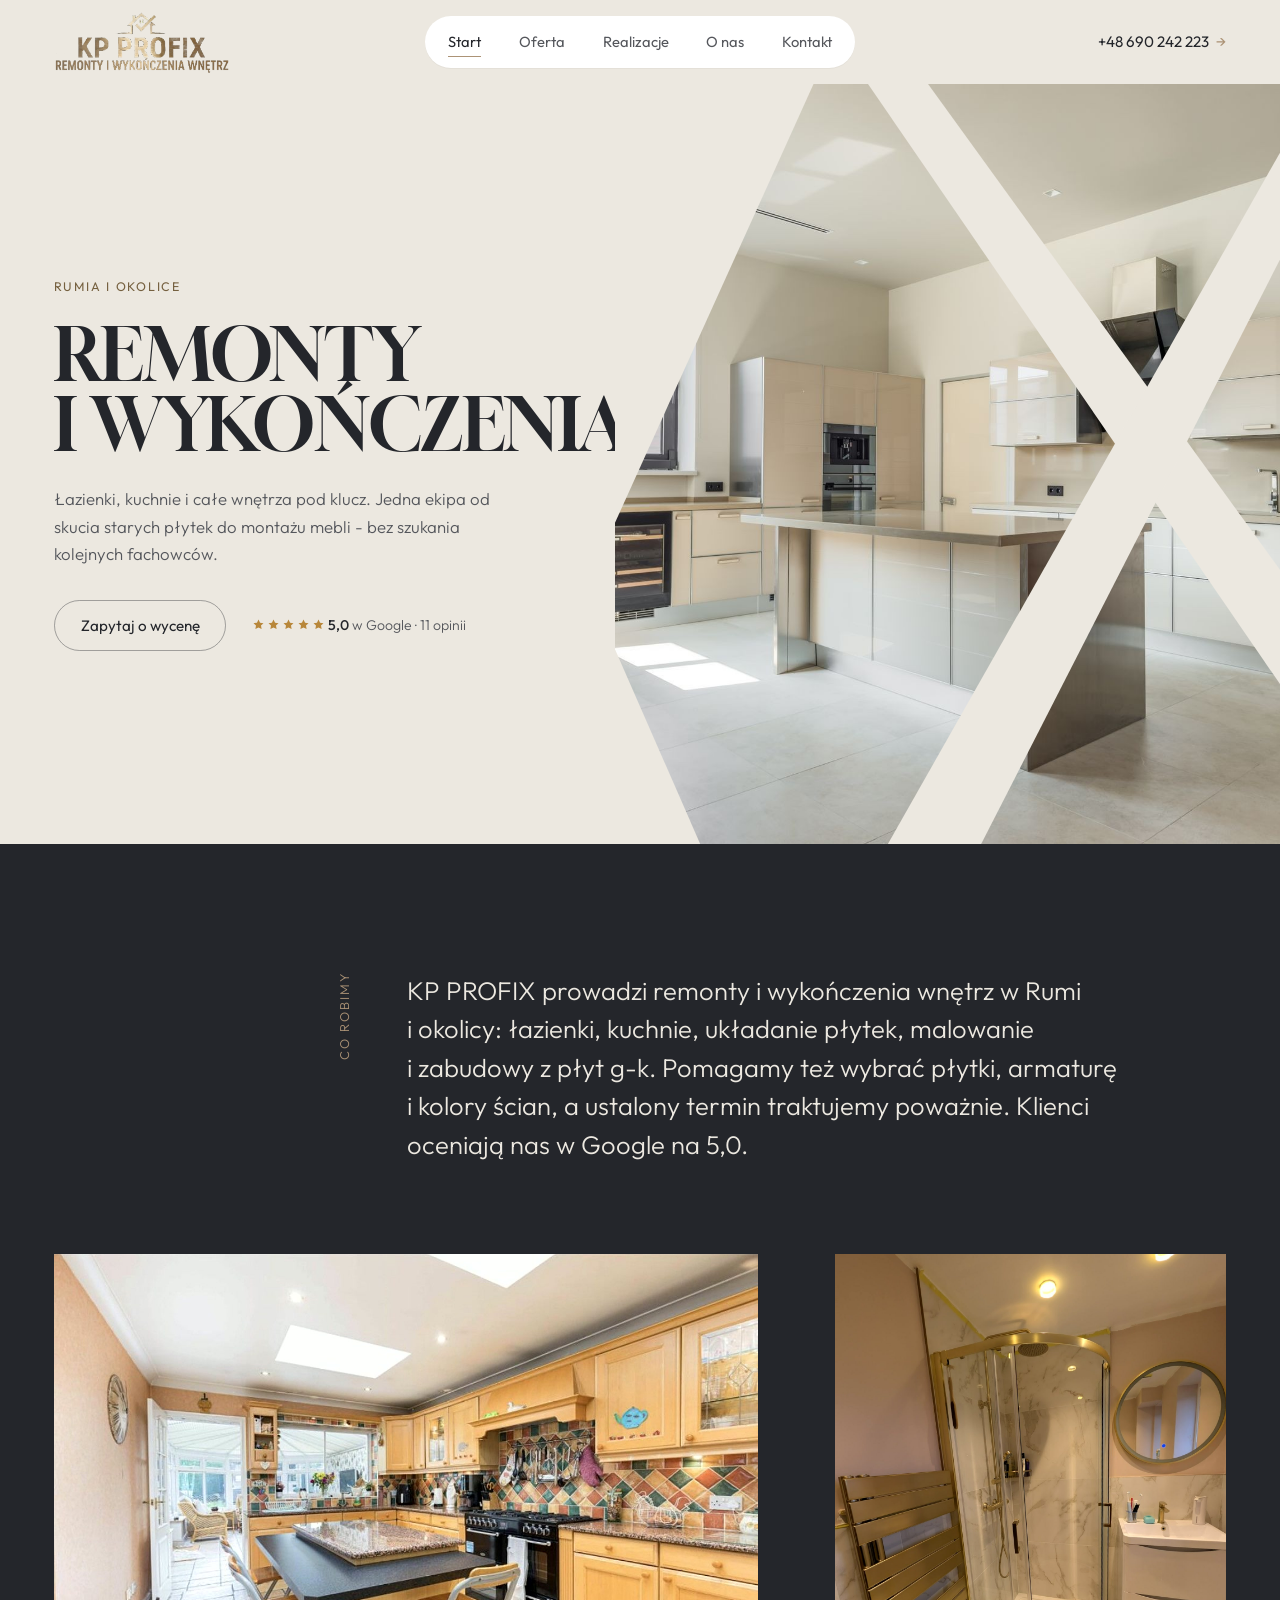
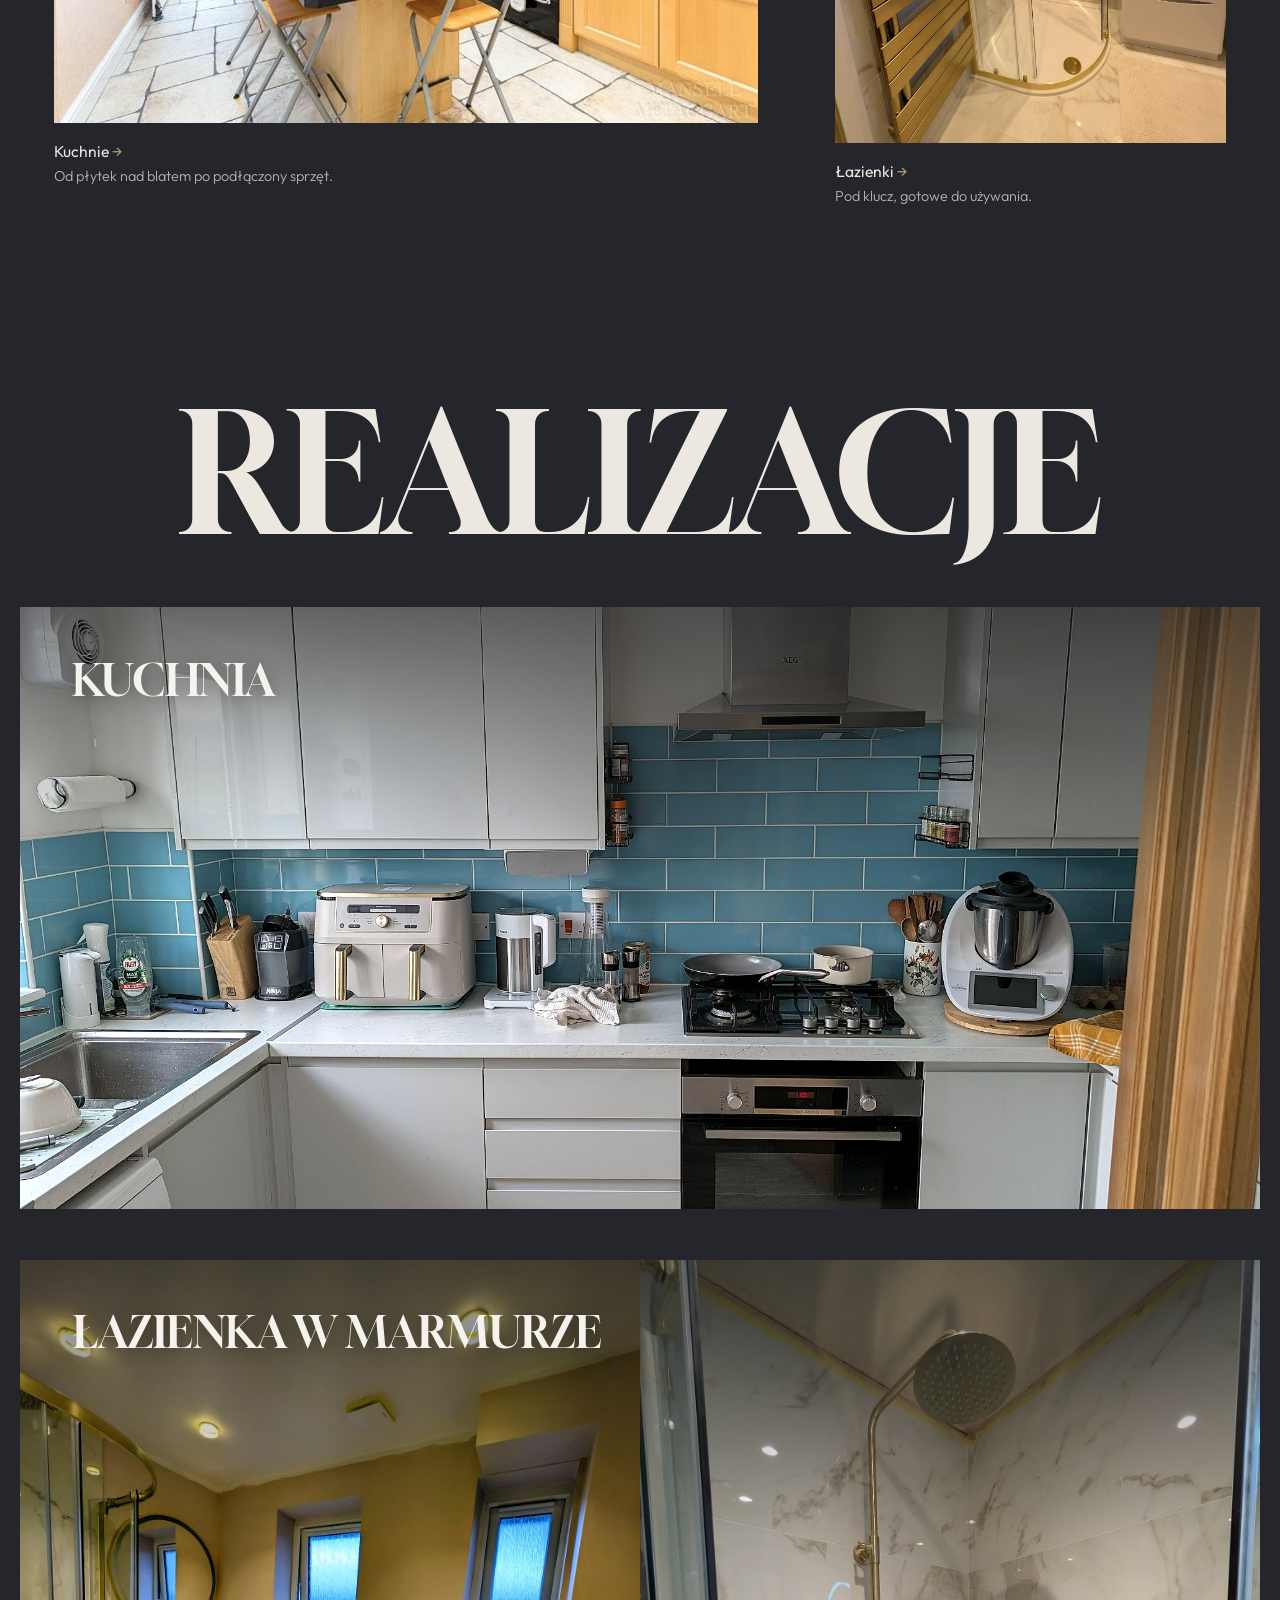
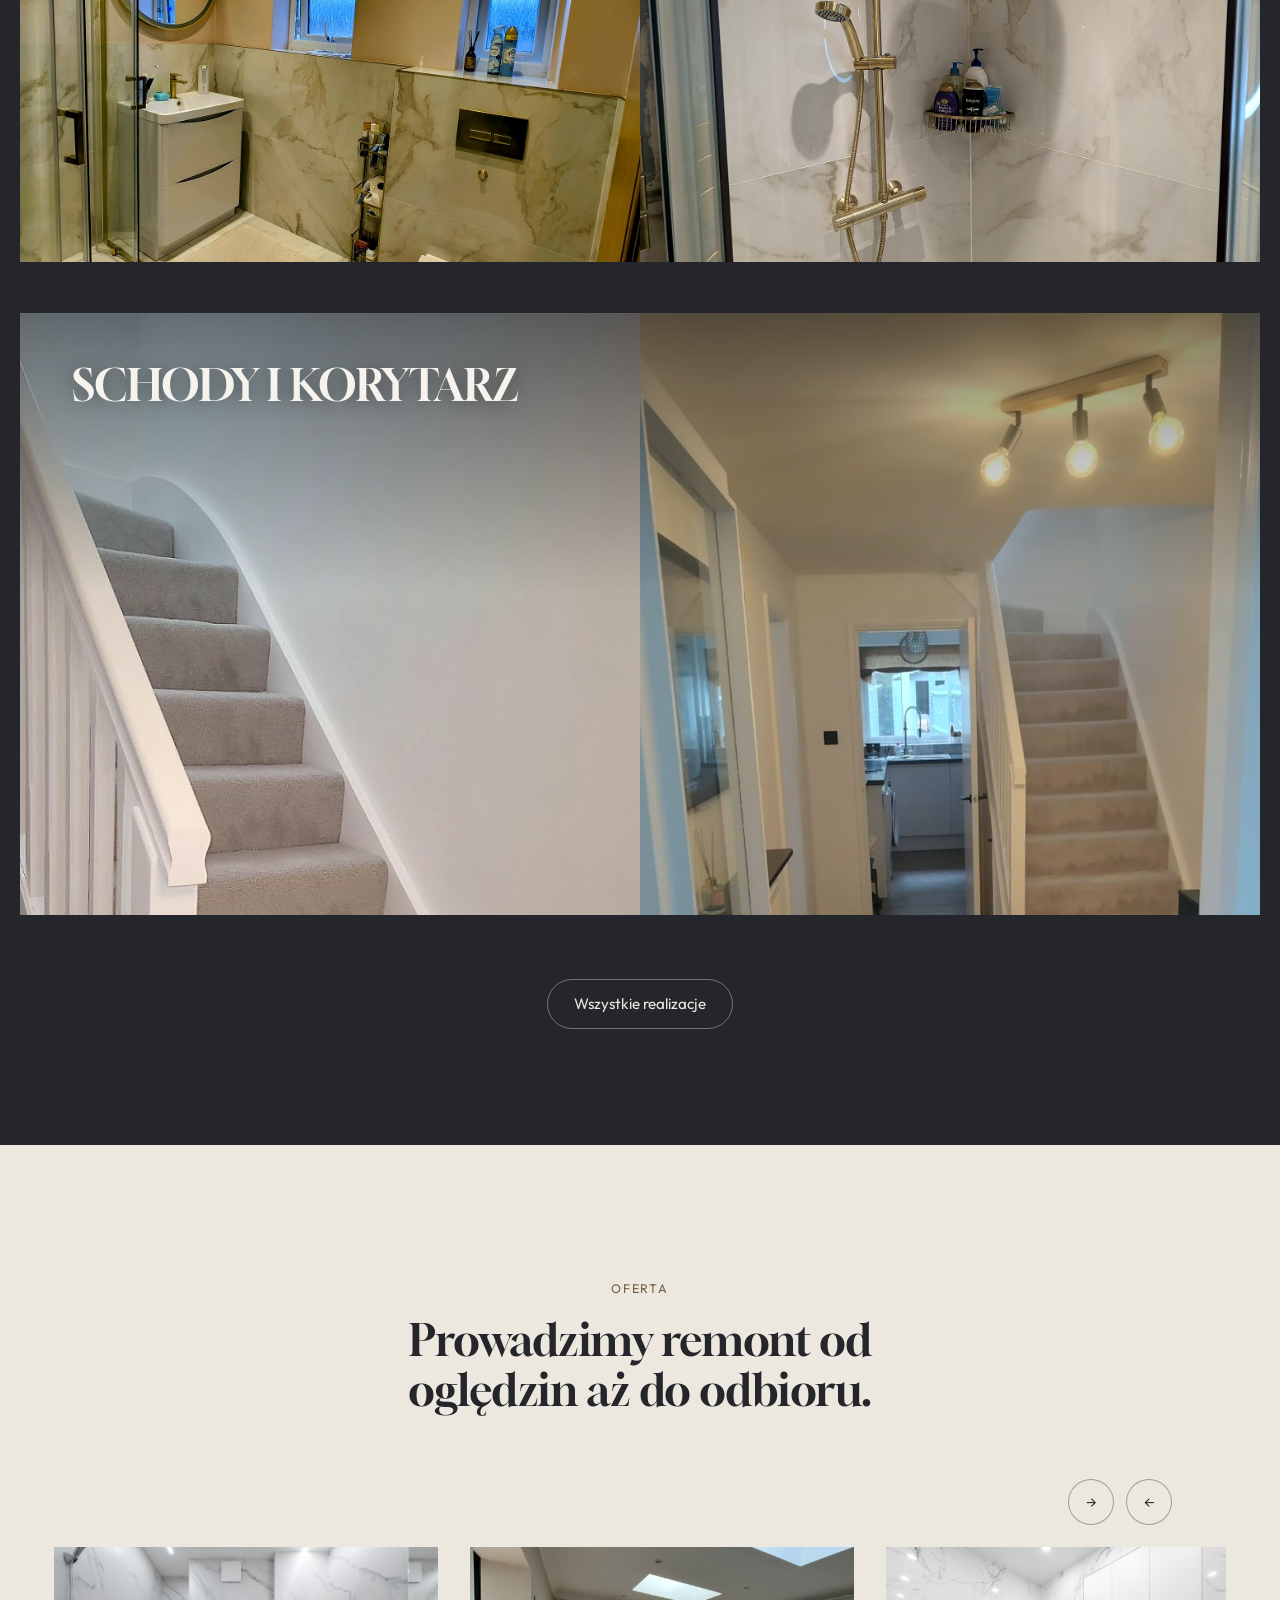
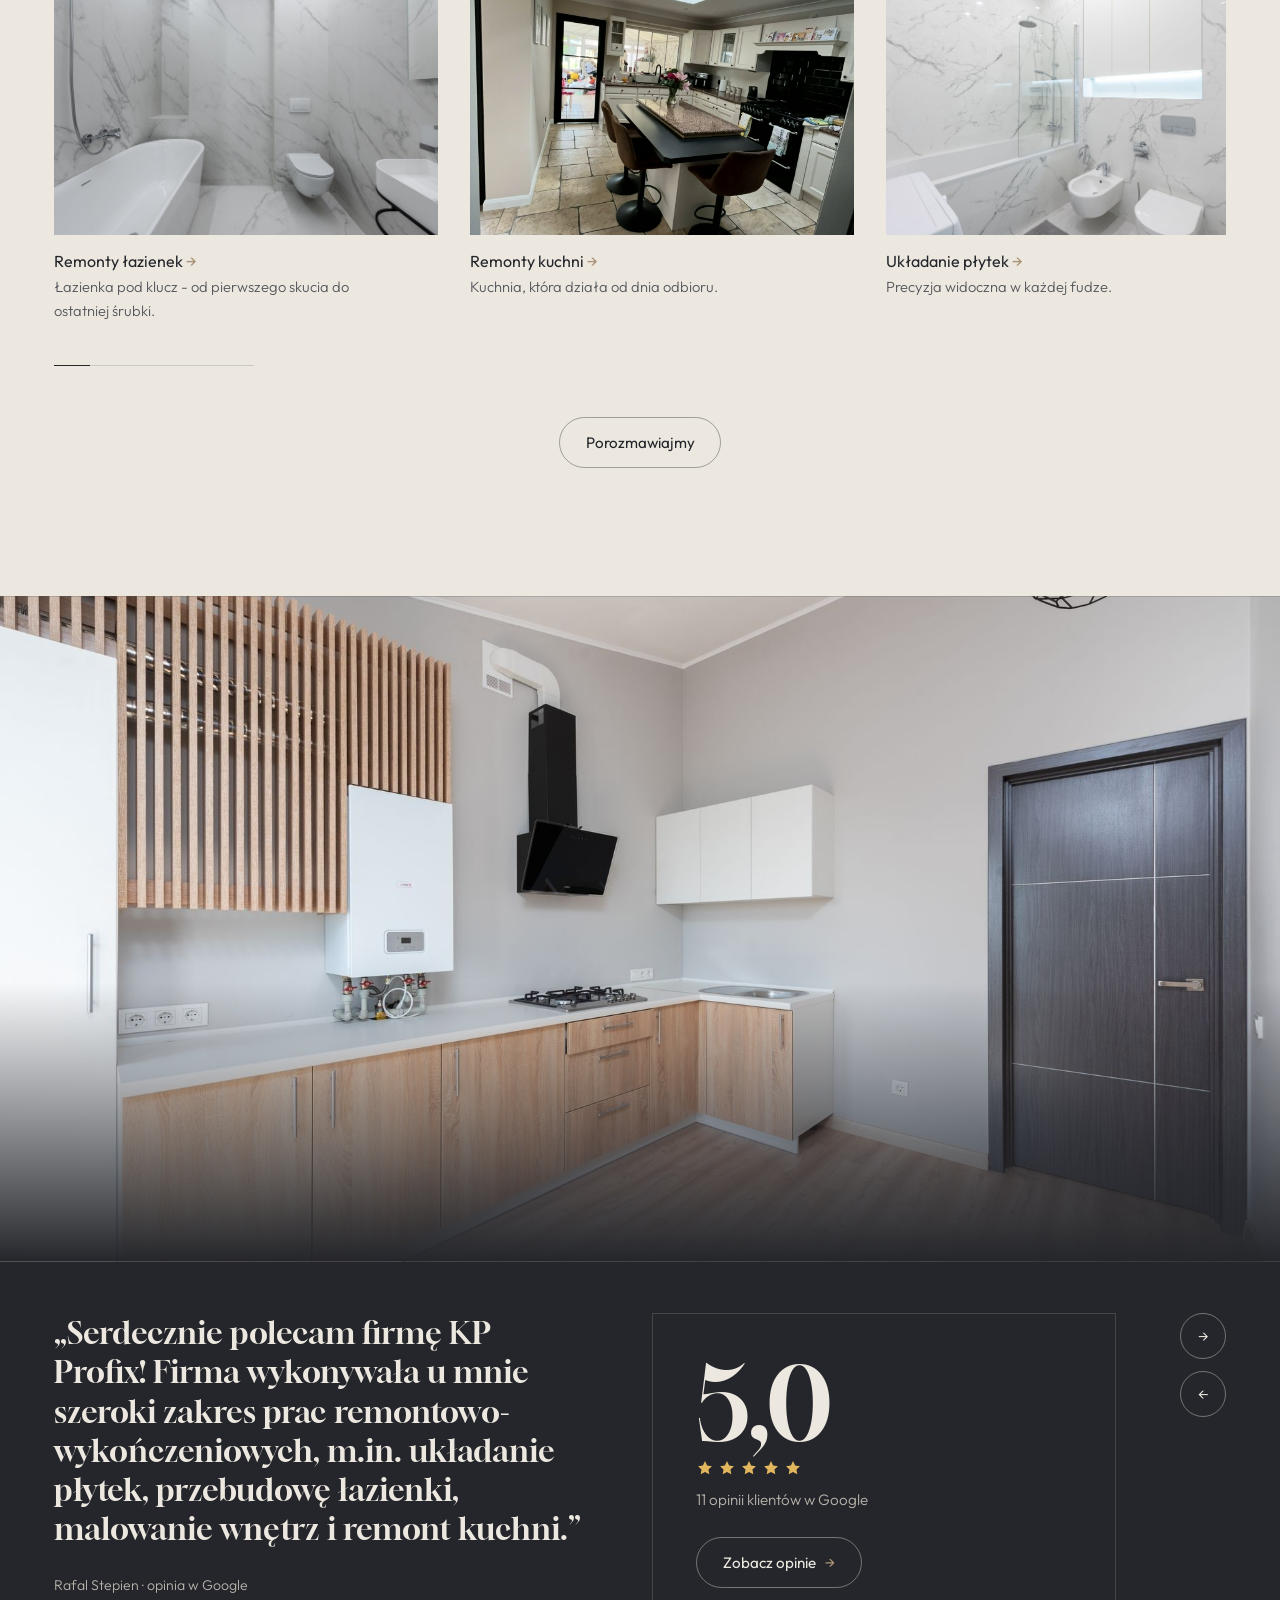
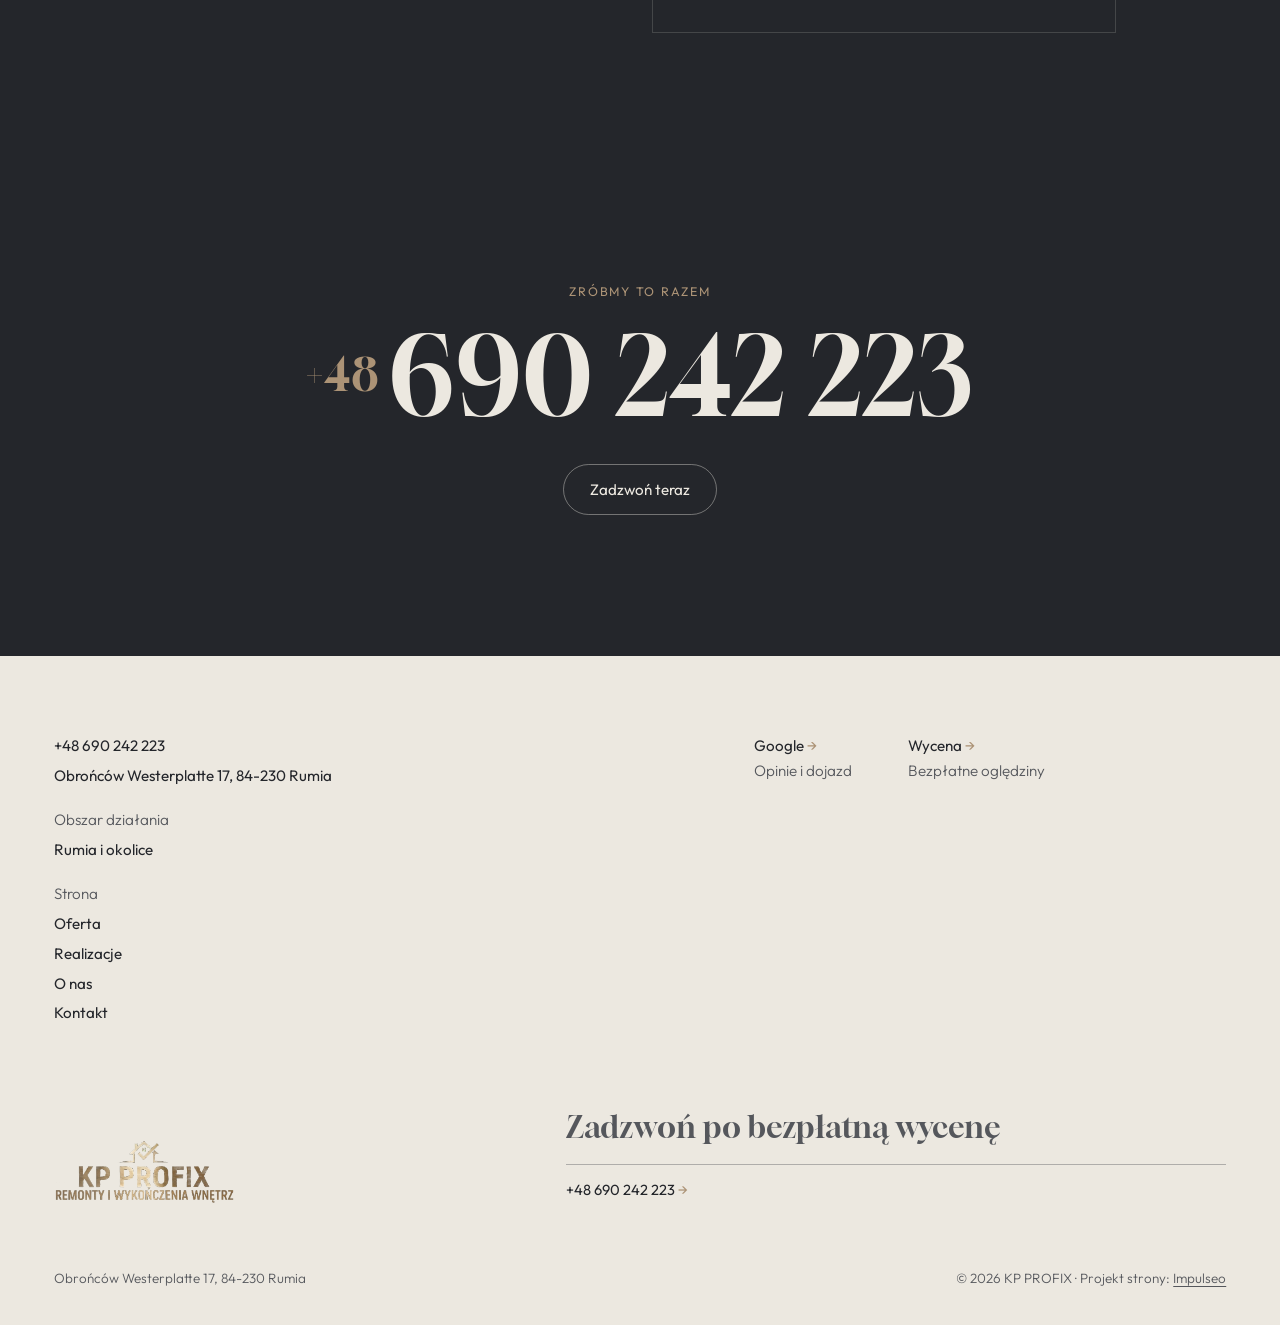
==== commit c1bbdcf4: "[claude-edit][cmt:82373762-c852-4179-a2b4-1c8aff60e8dd] Przebudowa dema na układ wzoru klindworthroo" ====
--- a/index.html
+++ b/index.html
@@ -5,230 +5,163 @@
 <meta name="viewport" content="width=device-width, initial-scale=1.0">
 <title>KP PROFIX - remonty i wykończenia wnętrz</title>
 <meta name="description" content="Remonty i wykończenia wnętrz w Rumi: łazienki, kuchnie, płytki, malowanie, płyty g-k. Zadzwoń: +48 690 242 223.">
-<link rel="canonical" href="https://kris20032.github.io/kp-profix/">
+<link rel="canonical" href="https://impulseo-pl.github.io/kp-profix/">
 <meta name="robots" content="noindex, nofollow">
 <meta property="og:type" content="website">
 <meta property="og:locale" content="pl_PL">
 <meta property="og:site_name" content="KP PROFIX">
 <meta property="og:title" content="KP PROFIX - remonty i wykończenia wnętrz">
 <meta property="og:description" content="Remonty i wykończenia wnętrz w Rumi: łazienki, kuchnie, płytki, malowanie, płyty g-k. Zadzwoń: +48 690 242 223.">
-<meta property="og:url" content="https://kris20032.github.io/kp-profix/">
-<meta property="og:image" content="https://kris20032.github.io/kp-profix/img/og.jpg">
+<meta property="og:url" content="https://impulseo-pl.github.io/kp-profix/">
+<meta property="og:image" content="https://impulseo-pl.github.io/kp-profix/img/og.jpg">
 <meta property="og:image:width" content="1200">
 <meta property="og:image:height" content="630">
 <meta name="twitter:card" content="summary_large_image">
-<script type="application/ld+json">{"@context": "https://schema.org", "@type": "LocalBusiness", "name": "KP PROFIX", "url": "https://kris20032.github.io/kp-profix/", "telephone": "+48690242223", "image": "https://kris20032.github.io/kp-profix/img/og.jpg", "areaServed": "Rumia", "sameAs": ["https://www.google.com/maps/place/KP+PROFIX/@54.5597191,18.4081877,17z/data=!4m6!3m5!1s0x46fda58ebffb3f71:0x9d55cb7c655bd39c!8m2!3d54.5597191!4d18.4081877"]}</script>
+<script type="application/ld+json">{"@context": "https://schema.org", "@type": "LocalBusiness", "name": "KP PROFIX", "url": "https://impulseo-pl.github.io/kp-profix/", "telephone": "+48690242223", "image": "https://impulseo-pl.github.io/kp-profix/img/og.jpg", "areaServed": "Rumia", "sameAs": ["https://www.google.com/maps/place/KP+PROFIX/@54.5597191,18.4081877,17z/data=!4m6!3m5!1s0x46fda58ebffb3f71:0x9d55cb7c655bd39c!8m2!3d54.5597191!4d18.4081877"]}</script>
+<meta name="theme-color" content="#ECE8E0">
 <link rel="preconnect" href="https://fonts.googleapis.com">
 <link rel="preconnect" href="https://fonts.gstatic.com" crossorigin>
-<link href="https://fonts.googleapis.com/css2?family=Space+Grotesk:wght@500;600;700&family=DM+Sans:opsz,wght@9..40,400;9..40,500;9..40,600&display=swap" rel="stylesheet">
-<link rel="stylesheet" href="assets/styles.css?v=e91f12bd">
+<link href="https://fonts.googleapis.com/css2?family=Gloock&family=Outfit:wght@300;400;500;600&display=swap" rel="stylesheet">
+<link rel="stylesheet" href="assets/styles.css?v=20261015">
 </head>
 <body>
-
 <header class="nav">
   <div class="wrap nav-inner">
-    <a class="brand brand-has-logo" href="index.html"><img class="brand-logo" src="img/logo.png" alt="KP PROFIX" width="675" height="255" decoding="async"></a>
-    <nav class="nav-links">
+    <a class="brand brand-has-logo" href="index.html"><img class="brand-logo" src="img/logo-kw.png" alt="KP PROFIX - remonty i wykończenia wnętrz" width="633" height="223" decoding="async"></a>
+    <nav class="nav-links" aria-label="Menu główne">
+      <a href="index.html" class="active" aria-current="page">Start</a>
       <a href="oferta.html">Oferta</a>
       <a href="realizacje.html">Realizacje</a>
-      <a href="o-nas.html">O nas</a>
+      <a href="o-nas.html">O&nbsp;nas</a>
       <a href="kontakt.html">Kontakt</a>
-      <a href="tel:+48690242223" class="btn btn-accent">Zadzwoń +48 690 242 223</a>
     </nav>
     <button class="nav-toggle" aria-label="Menu"><span></span><span></span><span></span></button>
+    <a class="nav-phone" href="tel:+48690242223" aria-label="Zadzwoń +48 690 242 223"><svg class="np-ico" width="17" height="17" viewBox="0 0 24 24" fill="none" aria-hidden="true"><path d="M6.6 10.8a15.5 15.5 0 0 0 6.6 6.6l2.2-2.2a1 1 0 0 1 1-.24 11.4 11.4 0 0 0 3.6.58 1 1 0 0 1 1 1V20a1 1 0 0 1-1 1A17 17 0 0 1 3 4a1 1 0 0 1 1-1h3.5a1 1 0 0 1 1 1c0 1.25.2 2.46.58 3.6a1 1 0 0 1-.25 1l-2.23 2.2Z" fill="currentColor"/></svg><span class="np-txt">+48 690 242 223</span> <span class="kw-arr">→</span></a>
   </div>
 </header>
+<main>
+<section class="kw-hero">
+  <div class="kw-hero-copy">
+    <span class="kw-eyebrow">Rumia i&nbsp;okolice</span>
+    <h1>Remonty i&nbsp;wykończenia</h1>
+    <p class="kw-hero-lead">Łazienki, kuchnie i&nbsp;całe wnętrza pod klucz. Jedna ekipa od skucia starych płytek do montażu mebli - bez szukania kolejnych fachowców.</p>
+    <div class="kw-hero-meta">
+      <a class="kw-pill" href="kontakt.html">Zapytaj o&nbsp;wycenę</a>
+      <span class="kw-rating"><span class="st"><svg width="13" height="13" viewBox="0 0 24 24" aria-hidden="true"><path d="M12 2.8l2.85 5.8 6.4.93-4.63 4.5 1.1 6.37L12 17.4l-5.72 3 1.1-6.37-4.63-4.5 6.4-.93L12 2.8Z" fill="currentColor"/></svg><svg width="13" height="13" viewBox="0 0 24 24" aria-hidden="true"><path d="M12 2.8l2.85 5.8 6.4.93-4.63 4.5 1.1 6.37L12 17.4l-5.72 3 1.1-6.37-4.63-4.5 6.4-.93L12 2.8Z" fill="currentColor"/></svg><svg width="13" height="13" viewBox="0 0 24 24" aria-hidden="true"><path d="M12 2.8l2.85 5.8 6.4.93-4.63 4.5 1.1 6.37L12 17.4l-5.72 3 1.1-6.37-4.63-4.5 6.4-.93L12 2.8Z" fill="currentColor"/></svg><svg width="13" height="13" viewBox="0 0 24 24" aria-hidden="true"><path d="M12 2.8l2.85 5.8 6.4.93-4.63 4.5 1.1 6.37L12 17.4l-5.72 3 1.1-6.37-4.63-4.5 6.4-.93L12 2.8Z" fill="currentColor"/></svg><svg width="13" height="13" viewBox="0 0 24 24" aria-hidden="true"><path d="M12 2.8l2.85 5.8 6.4.93-4.63 4.5 1.1 6.37L12 17.4l-5.72 3 1.1-6.37-4.63-4.5 6.4-.93L12 2.8Z" fill="currentColor"/></svg></span> <b>5,0</b> w&nbsp;Google · 11 opinii</span>
+    </div>
+  </div>
+  <div class="kw-cut"><img src="img/hero.jpg" alt="Jasna kuchnia po wykończeniu" width="1880" height="1255" fetchpriority="high" decoding="async"><svg viewBox="0 0 100 100" preserveAspectRatio="none" aria-hidden="true"><polygon points="0,0 30,0 0,58"/><polygon points="0,74 0,100 13,100"/><polygon points="38,0 47,0 100,64 100,79"/><polygon points="100,9 100,23 55,100 41,100"/></svg></div>
+</section>
 
-<main>
-<section class="hero-fach">
-  <img class="hf-photo" src="img/hero.jpg" fetchpriority="high" data-rotate="img/g5.jpg|img/g7.jpg" alt="KP PROFIX" width="1880" height="1255">
-  <div class="hf-panel">
-    <div class="hf-inner">
-      <span class="hf-kicker">Remonty i wykończenia wnętrz</span>
-      <h1 class="hf-title">Łazienki, kuchnie i wnętrza pod klucz. <em></em></h1>
-      <p class="hf-lead">Remonty i wykończenia wnętrz w Rumi i okolicy: płytki, łazienki, kuchnie, malowanie, zabudowy z płyt g-k.</p>
-      <a class="hf-phone" href="tel:+48690242223"><span class="hf-phone-lab">Zadzwoń teraz</span><span class="hf-phone-num"><svg class="ico-tel" width="16" height="16" viewBox="0 0 24 24" fill="none" aria-hidden="true"><path d="M6.6 10.8a15.5 15.5 0 0 0 6.6 6.6l2.2-2.2a1 1 0 0 1 1-.24 11.4 11.4 0 0 0 3.6.58 1 1 0 0 1 1 1V20a1 1 0 0 1-1 1A17 17 0 0 1 3 4a1 1 0 0 1 1-1h3.5a1 1 0 0 1 1 1c0 1.25.2 2.46.58 3.6a1 1 0 0 1-.25 1l-2.23 2.2Z" fill="currentColor"/></svg> +48 690 242 223</span></a>
-      <div class="hf-actions">
-        <a href="kontakt.html" class="btn btn-accent">Zadzwoń po kosztorys <span class="arr">→</span></a>
-        <a href="tel:+48690242223" class="btn btn-ghost hf-ghost">Zadzwoń +48 690 242 223</a>
-      </div>
-      <div class="hf-trust"><svg class="ico-star" width="14" height="14" viewBox="0 0 24 24" style="vertical-align:-2px" aria-hidden="true"><path d="M12 2.8l2.85 5.8 6.4.93-4.63 4.5 1.1 6.37L12 17.4l-5.72 3 1.1-6.37-4.63-4.5 6.4-.93L12 2.8Z" fill="currentColor"/></svg> Ocena 5,0 w Google · 11 opinii</div>
+<section class="kw-dark kw-sec">
+  <div class="wrap">
+    <div class="kw-intro reveal">
+      <span class="kw-vlabel">Co robimy</span>
+      <p>KP PROFIX prowadzi remonty i&nbsp;wykończenia wnętrz w&nbsp;Rumi i&nbsp;okolicy: łazienki, kuchnie, układanie płytek, malowanie i&nbsp;zabudowy z&nbsp;płyt g-k. Pomagamy też wybrać płytki, armaturę i&nbsp;kolory ścian, a&nbsp;ustalony termin traktujemy poważnie. Klienci oceniają nas w&nbsp;Google na 5,0.</p>
+    </div>
+    <div class="kw-duo">
+      <a class="kw-shot reveal" href="oferta.html"><div class="kw-shot-img"><img src="img/g1.jpg" alt="Kuchnia z wyspą po remoncie" width="1320" height="883" decoding="async"></div><span class="kw-shot-cap">Kuchnie <span class="kw-arr">→</span></span><span class="kw-shot-sub">Od płytek nad blatem po podłączony sprzęt.</span></a>
+      <a class="kw-shot reveal" href="oferta.html"><div class="kw-shot-img"><img src="img/about.jpg" alt="Łazienka z kabiną i złotą armaturą" width="1396" height="1904" decoding="async"></div><span class="kw-shot-cap">Łazienki <span class="kw-arr">→</span></span><span class="kw-shot-sub">Pod klucz, gotowe do używania.</span></a>
     </div>
   </div>
 </section>
-<section class="fach-promise">
+
+<section class="kw-dark" style="padding-block:clamp(40px,5vw,72px) clamp(80px,9vw,130px)">
+  <h2 class="kw-giant reveal">Realizacje</h2>
+  <div class="kw-work">
+    <a class="kw-work-card reveal" href="realizacje.html"><span class="kw-work-name">Kuchnia</span><img src="img/g3.jpg" alt="Kuchnia z niebieskimi płytkami nad blatem" width="2000" height="1502" loading="lazy" decoding="async"></a>
+    <a class="kw-work-card reveal" href="realizacje.html"><span class="kw-work-name">Łazienka w&nbsp;marmurze</span><div class="kw-pair"><img src="img/g10.jpg" alt="Łazienka z płytkami imitującymi marmur" width="1506" height="2000" loading="lazy" decoding="async"><img src="img/g11.jpg" alt="Prysznic z płytkami imitującymi marmur" width="1506" height="2000" loading="lazy" decoding="async"></div></a>
+    <a class="kw-work-card reveal" href="realizacje.html"><span class="kw-work-name">Schody i&nbsp;korytarz</span><div class="kw-pair"><img src="img/g8.jpg" alt="Schody po wykończeniu" width="900" height="1200" loading="lazy" decoding="async"><img src="img/g13.jpg" alt="Korytarz i schody po remoncie" width="852" height="1556" loading="lazy" decoding="async"></div></a>
+  </div>
+  <div class="kw-work-more reveal"><a class="kw-pill on-dark" href="realizacje.html">Wszystkie realizacje</a></div>
+</section>
+
+<section class="kw-sec">
   <div class="wrap">
-    <ul class="fp-row reveal"><li>Bezpłatna wycena</li><li>Dojazd: Rumia i okolice</li><li>Gwarancja na robociznę</li></ul>
+    <div class="kw-center reveal">
+      <span class="kw-eyebrow">Oferta</span>
+      <h2>Prowadzimy remont od oględzin aż do odbioru.</h2>
+    </div>
+    <div class="kw-carousel reveal" data-kw-track>
+      <div class="kw-arrows"><button type="button" data-kw-next aria-label="Dalej">→</button><button type="button" data-kw-prev aria-label="Wstecz">←</button></div>
+      <div class="kw-track">
+      <a class="kw-slide" href="oferta.html"><div class="kw-slide-img"><img src="img/g12.jpg" alt="Remonty łazienek" width="1880" height="1255" loading="lazy" decoding="async"></div><h3>Remonty łazienek <span class="kw-arr">→</span></h3><p>Łazienka pod klucz - od pierwszego skucia do ostatniej śrubki.</p></a>
+      <a class="kw-slide" href="oferta.html"><div class="kw-slide-img"><img src="img/g2.jpg" alt="Remonty kuchni" width="1232" height="1682" loading="lazy" decoding="async"></div><h3>Remonty kuchni <span class="kw-arr">→</span></h3><p>Kuchnia, która działa od dnia odbioru.</p></a>
+      <a class="kw-slide" href="oferta.html"><div class="kw-slide-img"><img src="img/g4.jpg" alt="Układanie płytek" width="1880" height="1255" loading="lazy" decoding="async"></div><h3>Układanie płytek <span class="kw-arr">→</span></h3><p>Precyzja widoczna w&nbsp;każdej fudze.</p></a>
+      <a class="kw-slide" href="oferta.html"><div class="kw-slide-img"><img src="img/g14.jpg" alt="Malowanie wnętrz" width="1880" height="1253" loading="lazy" decoding="async"></div><h3>Malowanie wnętrz <span class="kw-arr">→</span></h3><p>Gładkie ściany i&nbsp;czyste mieszkanie po robocie.</p></a>
+      <a class="kw-slide" href="oferta.html"><div class="kw-slide-img"><img src="img/g7.jpg" alt="Zabudowy z płyt g-k" width="1880" height="1253" loading="lazy" decoding="async"></div><h3>Zabudowy z&nbsp;płyt g-k <span class="kw-arr">→</span></h3><p>Nowy układ wnętrza bez kucia murów.</p></a>
+      <a class="kw-slide" href="oferta.html"><div class="kw-slide-img"><img src="img/g6.jpg" alt="Montaż mebli i telewizorów" width="818" height="1130" loading="lazy" decoding="async"></div><h3>Montaż mebli i&nbsp;telewizorów <span class="kw-arr">→</span></h3><p>Wykończenie na sam koniec - bez wiszących kabli.</p></a>
+      </div>
+      <div class="kw-progress" aria-hidden="true"><i></i></div>
+    </div>
+    <div class="kw-services-cta reveal"><a class="kw-pill" href="kontakt.html">Porozmawiajmy</a></div>
   </div>
 </section>
-<section class="opinie-mini" aria-label="Opinie klientów">
+
+<section class="stopklatka kw-band" aria-hidden="true"><div class="stk-bg" style="background-image:url(img/g5.jpg)"></div></section>
+
+<section class="kw-dark" style="padding-block:clamp(30px,4vw,60px) clamp(70px,8vw,120px)">
   <div class="wrap">
-    <div class="om-row">
-      <div class="om-item reveal"><blockquote>„Serdecznie polecam firmę KP Profix!”</blockquote><span class="om-autor">Rafal Stepien</span></div>
-      <div class="om-item reveal"><blockquote>„Jestem bardzo zadowolona ze współpracy.”</blockquote><span class="om-autor">Marcela Kuczaj</span></div>
-      <div class="om-item reveal"><blockquote>„Profesjonalne wykonanie,z dbaloscia o detale I w terminie.Duzo cennych wskazowek i pomoc w wyborze.Super ws…”</blockquote><span class="om-autor">B SK</span></div>
+    <div class="kw-quotes reveal" data-kw-quotes>
+      <div class="kw-quote-stack">
+        <figure class="kw-quote"><blockquote>„Serdecznie polecam firmę KP Profix! Firma wykonywała u&nbsp;mnie szeroki zakres prac remontowo-wykończeniowych, m.in. układanie płytek, przebudowę łazienki, malowanie wnętrz i&nbsp;remont kuchni.”</blockquote><figcaption>Rafal Stepien · opinia w&nbsp;Google</figcaption></figure>
+        <figure class="kw-quote"><blockquote>„Jestem bardzo zadowolona ze współpracy. Remont został przeprowadzony sprawnie i&nbsp;profesjonalnie. Wszystko zostało wykonane starannie i&nbsp;z&nbsp;dbałością o&nbsp;szczegóły.”</blockquote><figcaption>Marcela Kuczaj · opinia w&nbsp;Google</figcaption></figure>
+        <figure class="kw-quote"><blockquote>„Profesjonalne wykonanie, z&nbsp;dbałością o&nbsp;detale i&nbsp;w&nbsp;terminie. Dużo cennych wskazówek i&nbsp;pomoc w&nbsp;wyborze. Super współpraca. 100% polecam.”</blockquote><figcaption>B SK · opinia w&nbsp;Google</figcaption></figure>
+      </div>
+      <div class="kw-gcard">
+        <span class="kw-gnum">5,0</span>
+        <span class="kw-gstars" role="img" aria-label="5 na 5 gwiazdek"><svg width="13" height="13" viewBox="0 0 24 24" aria-hidden="true"><path d="M12 2.8l2.85 5.8 6.4.93-4.63 4.5 1.1 6.37L12 17.4l-5.72 3 1.1-6.37-4.63-4.5 6.4-.93L12 2.8Z" fill="currentColor"/></svg><svg width="13" height="13" viewBox="0 0 24 24" aria-hidden="true"><path d="M12 2.8l2.85 5.8 6.4.93-4.63 4.5 1.1 6.37L12 17.4l-5.72 3 1.1-6.37-4.63-4.5 6.4-.93L12 2.8Z" fill="currentColor"/></svg><svg width="13" height="13" viewBox="0 0 24 24" aria-hidden="true"><path d="M12 2.8l2.85 5.8 6.4.93-4.63 4.5 1.1 6.37L12 17.4l-5.72 3 1.1-6.37-4.63-4.5 6.4-.93L12 2.8Z" fill="currentColor"/></svg><svg width="13" height="13" viewBox="0 0 24 24" aria-hidden="true"><path d="M12 2.8l2.85 5.8 6.4.93-4.63 4.5 1.1 6.37L12 17.4l-5.72 3 1.1-6.37-4.63-4.5 6.4-.93L12 2.8Z" fill="currentColor"/></svg><svg width="13" height="13" viewBox="0 0 24 24" aria-hidden="true"><path d="M12 2.8l2.85 5.8 6.4.93-4.63 4.5 1.1 6.37L12 17.4l-5.72 3 1.1-6.37-4.63-4.5 6.4-.93L12 2.8Z" fill="currentColor"/></svg></span>
+        <span class="kw-gtxt">11 opinii klientów w&nbsp;Google</span>
+        <a class="kw-pill on-dark" href="https://www.google.com/maps/place/KP+PROFIX/@54.5597191,18.4081877,17z/data=!4m6!3m5!1s0x46fda58ebffb3f71:0x9d55cb7c655bd39c!8m2!3d54.5597191!4d18.4081877" target="_blank" rel="noopener">Zobacz opinie <span class="kw-arr">→</span></a>
+      </div>
+      <div class="kw-arrows"><button type="button" data-kw-next aria-label="Dalej">→</button><button type="button" data-kw-prev aria-label="Wstecz">←</button></div>
     </div>
   </div>
 </section>
-<section class="gateways-band">
-  <div class="wrap">
-    <div class="gateways">
-      <a href="oferta.html" class="gateway reveal"><img src="img/about.jpg" alt="Remonty łazienek" loading="lazy" width="1396" height="1904" decoding="async"><span class="g-ttl">Remonty łazienek</span></a>
-      <a href="oferta.html" class="gateway reveal"><img src="img/g2.jpg" alt="Remonty kuchni" loading="lazy" width="1232" height="1682" decoding="async"><span class="g-ttl">Remonty kuchni</span></a>
-      <a href="oferta.html" class="gateway reveal"><img src="img/g11.jpg" alt="Układanie płytek" loading="lazy" width="1506" height="2000" decoding="async"><span class="g-ttl">Układanie płytek</span></a>
-    </div>
-  </div>
-</section>
-<section class="proces proces-os fachowcy">
-  <div class="wrap proc-grid">
-    <div class="proc-side">
-      <div class="head reveal">
-        <span class="eyebrow">Jak pracujemy</span>
-        <h2>Wiesz, na czym stoisz - na każdym etapie</h2>
-        <p>Od pierwszego telefonu do odbioru roboty - krok po kroku.</p>
-      </div>
-      <div class="proc-count" aria-hidden="true"><span class="pc-cur">01</span><span class="pc-all">/ 04</span></div>
-      <div class="proc-bar" aria-hidden="true"><i></i></div>
-      <p class="proc-now" aria-hidden="true">Rozmowa i oględziny</p>
-    </div>
-    <ol class="proces-line">
-      <li class="reveal"><span class="pno">01</span><h3>Rozmowa i oględziny</h3><p>Opisujesz, co chcesz wyremontować. Przyjeżdżamy obejrzeć mieszkanie - bez tego nie podamy poważnej ceny.</p></li>
-      <li class="reveal"><span class="pno">02</span><h3>Kosztorys i umowa</h3><p>Dostajesz kosztorys rozpisany na etapy i materiały oraz termin - wszystko na piśmie, zanim cokolwiek ruszy.</p></li>
-      <li class="reveal"><span class="pno">03</span><h3>Remont etapami</h3><p>Robota idzie etapami: skucie, instalacje, płytki, biały montaż, malowanie. Wiesz, co dzieje się w mieszkaniu i kiedy kończymy.</p></li>
-      <li class="reveal"><span class="pno">04</span><h3>Odbiór i gwarancja</h3><p>Przechodzimy robotę razem, punkt po punkcie. Usterki z przeglądu poprawiamy przed rozliczeniem końcowym, nie po nim.</p></li>
-    </ol>
-  </div>
-</section>
-<section>
-  <div class="wrap">
-    <div class="head reveal">
-      <span class="eyebrow">Realizacje</span>
-      <h2>Z naszych remontów</h2>
-      <p>Zdjęcia z naszych remontów: łazienki, kuchnie, schody i pokoje po wykończeniu.</p>
-    </div>
-    <div class="gallery">
-      <div class="tile t-two3 reveal"><img src="img/g6.jpg" alt="KP PROFIX" loading="lazy" width="818" height="1130" decoding="async"></div>
-      <div class="tile t-third reveal"><img src="img/g7.jpg" alt="KP PROFIX" loading="lazy" width="1880" height="1253" decoding="async"></div>
-      <div class="tile t-third reveal"><img src="img/g8.jpg" alt="KP PROFIX" loading="lazy" width="900" height="1200" decoding="async"></div>
-      <div class="tile t-third reveal"><img src="img/g9.jpg" alt="KP PROFIX" loading="lazy" width="900" height="676" decoding="async"></div>
-      <div class="tile t-third reveal"><img src="img/g10.jpg" alt="KP PROFIX" loading="lazy" width="1506" height="2000" decoding="async"></div>
-    </div>
-    <div style="margin-top:var(--space-7)" class="reveal"><a href="realizacje.html" class="btn btn-accent">Pełna galeria <span class="arr">→</span></a></div>
-  </div>
-</section>
-<section class="fach-uslugi">
-  <div class="wrap">
-    <div class="head reveal">
-      <span class="eyebrow">Oferta</span>
-      <h2>Co robimy</h2>
-      <p>Czym zajmuję się na co dzień - z opisem i widełkami cenowymi.</p>
-    </div>
-    <ul class="fu-list">
-      <li class="fu-row reveal"><div class="fu-name">Remonty łazienek</div><div class="fu-desc">Skuwamy stare płytki, przerabiamy instalację pod nowy układ, kładziemy hydroizolację i płytki, montujemy kabinę, umywalkę, stelaż i grzejnik.</div><a class="fu-cta" href="kontakt.html">Wycena <span class="arr">→</span></a></li>
-      <li class="fu-row reveal"><div class="fu-name">Remonty kuchni</div><div class="fu-desc">Przygotowujemy ściany i podłogę, kładziemy płytki nad blatem, montujemy szafki i sprzęt.</div><a class="fu-cta" href="kontakt.html">Wycena <span class="arr">→</span></a></li>
-      <li class="fu-row reveal"><div class="fu-name">Układanie płytek</div><div class="fu-desc">Płytki na podłogi i ściany, także duże formaty i gres imitujący marmur.</div><a class="fu-cta" href="kontakt.html">Wycena <span class="arr">→</span></a></li>
-      <li class="fu-row reveal"><div class="fu-name">Malowanie wnętrz</div><div class="fu-desc">Szpachlowanie, gruntowanie i malowanie ścian i sufitów. Podłogi i meble zabezpieczamy folią przed farbą i pyłem.</div><a class="fu-cta" href="kontakt.html">Wycena <span class="arr">→</span></a></li>
-      <li class="fu-row reveal"><div class="fu-name">Zabudowy z płyt g-k</div><div class="fu-desc">Ścianki działowe, sufity podwieszane, zabudowy stelaży i rur, wnęki pod oświetlenie.</div><a class="fu-cta" href="kontakt.html">Wycena <span class="arr">→</span></a></li>
-      <li class="fu-row reveal"><div class="fu-name">Montaż mebli i telewizorów</div><div class="fu-desc">Składamy i montujemy meble, wieszamy telewizory na ścianie z ukryciem kabli.</div><a class="fu-cta" href="kontakt.html">Wycena <span class="arr">→</span></a></li>
-    </ul>
-    <div style="margin-top:var(--space-7)" class="reveal"><a href="oferta.html" class="btn btn-ghost">Pełna oferta <span class="arr">→</span></a></div>
-  </div>
-</section>
-<section class="stopklatka" aria-hidden="true">
-  <div class="stk-bg" style="background-image:url(img/g12.jpg)"></div>
-</section>
-<section class="opinie">
-  <div class="wrap">
-    <div class="head center reveal">
-      <span class="eyebrow">Opinie</span>
-      <h2>Co mówią klienci</h2>
-    </div>
-    <p class="op-meta reveal"><span class="g-badge"><svg class="gb-ico" viewBox="0 0 24 24" width="18" height="18" aria-hidden="true"><path fill="#4285F4" d="M22.56 12.25c0-.78-.07-1.53-.2-2.25H12v4.26h5.92c-.26 1.37-1.04 2.53-2.21 3.31v2.77h3.57c2.08-1.92 3.28-4.74 3.28-8.09z"/><path fill="#34A853" d="M12 23c2.97 0 5.46-.98 7.28-2.66l-3.57-2.77c-.98.66-2.23 1.06-3.71 1.06-2.86 0-5.29-1.93-6.16-4.53H2.18v2.84C3.99 20.53 7.7 23 12 23z"/><path fill="#FBBC05" d="M5.84 14.09c-.22-.66-.35-1.36-.35-2.09s.13-1.43.35-2.09V7.07H2.18C1.43 8.55 1 10.22 1 12s.43 3.45 1.18 4.93l2.85-2.22.81-.62z"/><path fill="#EA4335" d="M12 5.38c1.62 0 3.06.56 4.21 1.64l3.15-3.15C17.45 2.09 14.97 1 12 1 7.7 1 3.99 3.47 2.18 7.07l3.66 2.84c.87-2.6 3.3-4.53 6.16-4.53z"/></svg><b class="gb-ocena">5,0</b><svg class="gb-stars" viewBox="0 0 90 18" width="74" height="14.8" aria-hidden="true"><g fill="currentColor" opacity=".26"><path transform="translate(0,0)" d="M9 1.6l2.2 4.46 4.92.72-3.56 3.47.84 4.9L9 12.74l-4.4 2.31.84-4.9L1.88 6.68l4.92-.72L9 1.6Z"/><path transform="translate(18,0)" d="M9 1.6l2.2 4.46 4.92.72-3.56 3.47.84 4.9L9 12.74l-4.4 2.31.84-4.9L1.88 6.68l4.92-.72L9 1.6Z"/><path transform="translate(36,0)" d="M9 1.6l2.2 4.46 4.92.72-3.56 3.47.84 4.9L9 12.74l-4.4 2.31.84-4.9L1.88 6.68l4.92-.72L9 1.6Z"/><path transform="translate(54,0)" d="M9 1.6l2.2 4.46 4.92.72-3.56 3.47.84 4.9L9 12.74l-4.4 2.31.84-4.9L1.88 6.68l4.92-.72L9 1.6Z"/><path transform="translate(72,0)" d="M9 1.6l2.2 4.46 4.92.72-3.56 3.47.84 4.9L9 12.74l-4.4 2.31.84-4.9L1.88 6.68l4.92-.72L9 1.6Z"/></g><clipPath id="gs1000"><rect x="0" y="0" width="90.0" height="18"/></clipPath><g fill="#FBBC04" clip-path="url(#gs1000)"><path transform="translate(0,0)" d="M9 1.6l2.2 4.46 4.92.72-3.56 3.47.84 4.9L9 12.74l-4.4 2.31.84-4.9L1.88 6.68l4.92-.72L9 1.6Z"/><path transform="translate(18,0)" d="M9 1.6l2.2 4.46 4.92.72-3.56 3.47.84 4.9L9 12.74l-4.4 2.31.84-4.9L1.88 6.68l4.92-.72L9 1.6Z"/><path transform="translate(36,0)" d="M9 1.6l2.2 4.46 4.92.72-3.56 3.47.84 4.9L9 12.74l-4.4 2.31.84-4.9L1.88 6.68l4.92-.72L9 1.6Z"/><path transform="translate(54,0)" d="M9 1.6l2.2 4.46 4.92.72-3.56 3.47.84 4.9L9 12.74l-4.4 2.31.84-4.9L1.88 6.68l4.92-.72L9 1.6Z"/><path transform="translate(72,0)" d="M9 1.6l2.2 4.46 4.92.72-3.56 3.47.84 4.9L9 12.74l-4.4 2.31.84-4.9L1.88 6.68l4.92-.72L9 1.6Z"/></g></svg><span class="gb-txt">11 opinii w Google</span></span></p>
-    <p class="op-meta reveal"><a class="op-google" href="https://www.google.com/maps/place/KP+PROFIX/@54.5597191,18.4081877,17z/data=!4m6!3m5!1s0x46fda58ebffb3f71:0x9d55cb7c655bd39c!8m2!3d54.5597191!4d18.4081877" target="_blank" rel="noopener"><svg class="op-g-ico" viewBox="0 0 24 24" width="17" height="17" aria-hidden="true"><path fill="#4285F4" d="M22.56 12.25c0-.78-.07-1.53-.2-2.25H12v4.26h5.92c-.26 1.37-1.04 2.53-2.21 3.31v2.77h3.57c2.08-1.92 3.28-4.74 3.28-8.09z"/><path fill="#34A853" d="M12 23c2.97 0 5.46-.98 7.28-2.66l-3.57-2.77c-.98.66-2.23 1.06-3.71 1.06-2.86 0-5.29-1.93-6.16-4.53H2.18v2.84C3.99 20.53 7.7 23 12 23z"/><path fill="#FBBC05" d="M5.84 14.09c-.22-.66-.35-1.36-.35-2.09s.13-1.43.35-2.09V7.07H2.18C1.43 8.55 1 10.22 1 12s.43 3.45 1.18 4.93l2.85-2.22.81-.62z"/><path fill="#EA4335" d="M12 5.38c1.62 0 3.06.56 4.21 1.64l3.15-3.15C17.45 2.09 14.97 1 12 1 7.7 1 3.99 3.47 2.18 7.07l3.66 2.84c.87-2.6 3.3-4.53 6.16-4.53z"/></svg><span>Zobacz opinie w Google</span><span class="arr">→</span></a></p>
-    <div class="opinie-grid">
-      <figure class="op-card reveal"><span class="op-star"><svg class="ico-star" width="14" height="14" viewBox="0 0 24 24" style="vertical-align:-2px" aria-hidden="true"><path d="M12 2.8l2.85 5.8 6.4.93-4.63 4.5 1.1 6.37L12 17.4l-5.72 3 1.1-6.37-4.63-4.5 6.4-.93L12 2.8Z" fill="currentColor"/></svg><svg class="ico-star" width="14" height="14" viewBox="0 0 24 24" style="vertical-align:-2px" aria-hidden="true"><path d="M12 2.8l2.85 5.8 6.4.93-4.63 4.5 1.1 6.37L12 17.4l-5.72 3 1.1-6.37-4.63-4.5 6.4-.93L12 2.8Z" fill="currentColor"/></svg><svg class="ico-star" width="14" height="14" viewBox="0 0 24 24" style="vertical-align:-2px" aria-hidden="true"><path d="M12 2.8l2.85 5.8 6.4.93-4.63 4.5 1.1 6.37L12 17.4l-5.72 3 1.1-6.37-4.63-4.5 6.4-.93L12 2.8Z" fill="currentColor"/></svg><svg class="ico-star" width="14" height="14" viewBox="0 0 24 24" style="vertical-align:-2px" aria-hidden="true"><path d="M12 2.8l2.85 5.8 6.4.93-4.63 4.5 1.1 6.37L12 17.4l-5.72 3 1.1-6.37-4.63-4.5 6.4-.93L12 2.8Z" fill="currentColor"/></svg><svg class="ico-star" width="14" height="14" viewBox="0 0 24 24" style="vertical-align:-2px" aria-hidden="true"><path d="M12 2.8l2.85 5.8 6.4.93-4.63 4.5 1.1 6.37L12 17.4l-5.72 3 1.1-6.37-4.63-4.5 6.4-.93L12 2.8Z" fill="currentColor"/></svg></span><blockquote>Serdecznie polecam firmę KP Profix! Firma wykonywała u mnie szeroki zakres prac remontowo-wykończeniowych, m.in. układanie płytek, przebudowę łazienki, montaż telewizorów, malowanie wnętrz, montaż płyt gipsowo-kartonowych, montaż mebli oraz remont kuchni.</blockquote><span class="op-autor">Rafal Stepien</span></figure>
-      <figure class="op-card reveal"><span class="op-star"><svg class="ico-star" width="14" height="14" viewBox="0 0 24 24" style="vertical-align:-2px" aria-hidden="true"><path d="M12 2.8l2.85 5.8 6.4.93-4.63 4.5 1.1 6.37L12 17.4l-5.72 3 1.1-6.37-4.63-4.5 6.4-.93L12 2.8Z" fill="currentColor"/></svg><svg class="ico-star" width="14" height="14" viewBox="0 0 24 24" style="vertical-align:-2px" aria-hidden="true"><path d="M12 2.8l2.85 5.8 6.4.93-4.63 4.5 1.1 6.37L12 17.4l-5.72 3 1.1-6.37-4.63-4.5 6.4-.93L12 2.8Z" fill="currentColor"/></svg><svg class="ico-star" width="14" height="14" viewBox="0 0 24 24" style="vertical-align:-2px" aria-hidden="true"><path d="M12 2.8l2.85 5.8 6.4.93-4.63 4.5 1.1 6.37L12 17.4l-5.72 3 1.1-6.37-4.63-4.5 6.4-.93L12 2.8Z" fill="currentColor"/></svg><svg class="ico-star" width="14" height="14" viewBox="0 0 24 24" style="vertical-align:-2px" aria-hidden="true"><path d="M12 2.8l2.85 5.8 6.4.93-4.63 4.5 1.1 6.37L12 17.4l-5.72 3 1.1-6.37-4.63-4.5 6.4-.93L12 2.8Z" fill="currentColor"/></svg><svg class="ico-star" width="14" height="14" viewBox="0 0 24 24" style="vertical-align:-2px" aria-hidden="true"><path d="M12 2.8l2.85 5.8 6.4.93-4.63 4.5 1.1 6.37L12 17.4l-5.72 3 1.1-6.37-4.63-4.5 6.4-.93L12 2.8Z" fill="currentColor"/></svg></span><blockquote>Jestem bardzo zadowolona ze współpracy. Remont został przeprowadzony sprawnie i profesjonalnie. Osoba prowadząca remont była rzetelna i bardzo pomocna. Wszystko zostało wykonane starannie i z dbałością o szczegóły.</blockquote><span class="op-autor">Marcela Kuczaj</span></figure>
-      <figure class="op-card reveal"><span class="op-star"><svg class="ico-star" width="14" height="14" viewBox="0 0 24 24" style="vertical-align:-2px" aria-hidden="true"><path d="M12 2.8l2.85 5.8 6.4.93-4.63 4.5 1.1 6.37L12 17.4l-5.72 3 1.1-6.37-4.63-4.5 6.4-.93L12 2.8Z" fill="currentColor"/></svg><svg class="ico-star" width="14" height="14" viewBox="0 0 24 24" style="vertical-align:-2px" aria-hidden="true"><path d="M12 2.8l2.85 5.8 6.4.93-4.63 4.5 1.1 6.37L12 17.4l-5.72 3 1.1-6.37-4.63-4.5 6.4-.93L12 2.8Z" fill="currentColor"/></svg><svg class="ico-star" width="14" height="14" viewBox="0 0 24 24" style="vertical-align:-2px" aria-hidden="true"><path d="M12 2.8l2.85 5.8 6.4.93-4.63 4.5 1.1 6.37L12 17.4l-5.72 3 1.1-6.37-4.63-4.5 6.4-.93L12 2.8Z" fill="currentColor"/></svg><svg class="ico-star" width="14" height="14" viewBox="0 0 24 24" style="vertical-align:-2px" aria-hidden="true"><path d="M12 2.8l2.85 5.8 6.4.93-4.63 4.5 1.1 6.37L12 17.4l-5.72 3 1.1-6.37-4.63-4.5 6.4-.93L12 2.8Z" fill="currentColor"/></svg><svg class="ico-star" width="14" height="14" viewBox="0 0 24 24" style="vertical-align:-2px" aria-hidden="true"><path d="M12 2.8l2.85 5.8 6.4.93-4.63 4.5 1.1 6.37L12 17.4l-5.72 3 1.1-6.37-4.63-4.5 6.4-.93L12 2.8Z" fill="currentColor"/></svg></span><blockquote>Profesjonalne wykonanie,z dbaloscia o detale I w terminie.Duzo cennych wskazowek i pomoc w wyborze.Super wspolpraca. 100%polecam</blockquote><span class="op-autor">B SK</span></figure>
-    </div>
-  </div>
-</section>
-<section class="obszar">
-  <div class="wrap">
-    <div class="head center reveal">
-      <span class="eyebrow">Obszar działania</span>
-      <h2>Dojeżdżamy do Ciebie</h2>
-    </div>
-    <p class="obszar-txt reveal" style="text-align:center;max-width:60ch;margin:0 auto 1.4rem">Pracujemy w Rumi i okolicy. Nie wiesz, czy dojedziemy? Zadzwoń i podaj adres - powiemy wprost.</p>
-    <ul class="obszar-list reveal"><li class="is-home">Rumia</li><li>+ okolice</li></ul>
-    <div class="obszar-mapa reveal" style="margin-top:var(--space-7)">
-      <iframe title="Obszar działania - Rumia i okolice" src="https://maps.google.com/maps?q=54.5597191%2C18.4081877&amp;z=11&amp;output=embed" loading="lazy" referrerpolicy="no-referrer-when-downgrade" style="width:100%;height:clamp(280px,38vh,420px);border:0;display:block;border-radius:var(--r-md)"></iframe>
-    </div>
-  </div>
-</section>
-<section class="faq-klinika">
-  <div class="wrap">
-    <div class="head center reveal">
-      <span class="eyebrow">Częste pytania</span>
-      <h2>Dobrze wiedzieć</h2>
-    </div>
-    <div class="faq-list">
-      <details class="faq-item reveal"><summary>Ile to będzie kosztowało?</summary><p>Zależy od zakresu i materiałów - dlatego najpierw jedziemy obejrzeć i zmierzyć, a dopiero potem liczymy. Dostajesz kosztorys rozpisany na pozycje, nie jedną kwotę z sufitu.</p></details>
-      <details class="faq-item reveal"><summary>Czy wycena jest płatna?</summary><p>Nie. Oględziny i kosztorys w Rumi i najbliższej okolicy są bezpłatne i do niczego nie zobowiązują.</p></details>
-      <details class="faq-item reveal"><summary>Kiedy możecie zacząć?</summary><p>Zależy od zakresu i kalendarza. Zadzwoń - powiemy, kiedy realnie możemy wejść, i tego terminu się trzymamy.</p></details>
-      <details class="faq-item reveal"><summary>Czy dostanę umowę i fakturę?</summary><p>Tak, jedno i drugie. Umowa opisuje zakres, cenę, terminy i gwarancję, a fakturę dostajesz za każdy rozliczony etap.</p></details>
-      <details class="faq-item reveal"><summary>Kto załatwia materiały?</summary><p>Zwykle my - mamy sprawdzone hurtownie i rabaty wykonawcy, a wszystkie faktury zakupu widzisz. Wolisz kupić coś samodzielnie? Podamy ilości i parametry, żebyś nie przepłacił.</p></details>
-      <details class="faq-item reveal"><summary>Co, jeśli po robocie coś się odezwie?</summary><p>Pęknięcie na ścianie czy rysa przy oknie po roku to sprawa do naprawy, nie do dyskusji. Nasza robota - nasza poprawka, bez kombinowania.</p></details>
-    </div>
-  </div>
-</section>
-<section class="cta">
-  <div class="wrap">
-    <div class="reveal">
-      <span class="eyebrow">Współpraca</span>
-      <h2>Potrzebujesz fachowca? Wycenimy za darmo.</h2>
-      <p>Jeden telefon i przyjedziemy zobaczyć zakres. Wycena nic nie kosztuje.</p>
-    </div>
-    <div class="cta-actions reveal">
-      <a href="kontakt.html" class="btn btn-light">Zadzwoń po kosztorys <span class="arr">→</span></a>
-      <a href="tel:+48690242223" class="btn btn-ghost btn-ghost-cta">+48 690 242 223</a>
-    </div>
+
+<section class="kw-dark kw-call cta">
+  <div class="wrap reveal">
+    <span class="kw-eyebrow">Zróbmy to razem</span>
+    <a class="kw-call-num" href="tel:+48690242223"><small>+48</small>690 242 223</a>
+    <a class="kw-pill on-dark" href="tel:+48690242223">Zadzwoń teraz</a>
   </div>
 </section>
 </main>
-
 <footer>
   <div class="wrap">
-    <div class="foot-grid">
-      <div class="foot-brand">
-        <div class="name">KP PROFIX</div>
-        <p>Remonty i wykończenia wnętrz w Rumi i okolicy: płytki, łazienki, kuchnie, malowanie, zabudowy z płyt g-k. Jedna ekipa od skucia starych płytek do montażu mebli.</p>
-      </div>
-      <div class="foot-col">
-        <h4>Nawigacja</h4>
+    <div class="kw-foot-top">
+      <div class="kw-foot-list">
+        <a href="tel:+48690242223">+48 690 242 223</a>
+        <span>Obrońców Westerplatte 17, 84-230 Rumia</span>
+        <span class="lab">Obszar działania</span>
+        <span>Rumia i&nbsp;okolice</span>
+        <span class="lab">Strona</span>
         <a href="oferta.html">Oferta</a>
         <a href="realizacje.html">Realizacje</a>
-        <a href="o-nas.html">O nas</a>
+        <a href="o-nas.html">O&nbsp;nas</a>
         <a href="kontakt.html">Kontakt</a>
       </div>
-      <div class="foot-col">
-        <h4>Kontakt</h4>
-        <a href="tel:+48690242223">+48 690 242 223</a>
-        <p>Obrońców Westerplatte 17, 84-230 Rumia</p>
-        <a href="https://www.google.com/maps/place/KP+PROFIX/@54.5597191,18.4081877,17z/data=!4m6!3m5!1s0x46fda58ebffb3f71:0x9d55cb7c655bd39c!8m2!3d54.5597191!4d18.4081877" target="_blank" rel="noopener">Jak dojechać →</a>
-      <div class="foot-soc">
-        <a class="soc" href="https://www.google.com/maps/place/KP+PROFIX/@54.5597191,18.4081877,17z/data=!4m6!3m5!1s0x46fda58ebffb3f71:0x9d55cb7c655bd39c!8m2!3d54.5597191!4d18.4081877" target="_blank" rel="noopener" aria-label="Google - KP PROFIX"><svg viewBox="0 0 24 24" aria-hidden="true" focusable="false"><path d="M12.48 10.92v3.28h7.84c-.24 1.84-.853 3.187-1.787 4.133-1.147 1.147-2.933 2.4-6.053 2.4-4.827 0-8.6-3.893-8.6-8.72s3.773-8.72 8.6-8.72c2.6 0 4.507 1.027 5.907 2.347l2.307-2.307C18.747 1.44 16.133 0 12.48 0 5.867 0 .307 5.387.307 12s5.56 12 12.173 12c3.573 0 6.267-1.173 8.373-3.36 2.16-2.16 2.84-5.213 2.84-7.667 0-.76-.053-1.467-.173-2.053H12.48z" fill="currentColor"/></svg></a>
-      </div>
+      <div class="kw-foot-soc">
+        <a href="https://www.google.com/maps/place/KP+PROFIX/@54.5597191,18.4081877,17z/data=!4m6!3m5!1s0x46fda58ebffb3f71:0x9d55cb7c655bd39c!8m2!3d54.5597191!4d18.4081877" target="_blank" rel="noopener">Google <span class="kw-arr">→</span><span class="sub">Opinie i&nbsp;dojazd</span></a>
+        <a href="kontakt.html">Wycena <span class="kw-arr">→</span><span class="sub">Bezpłatne oględziny</span></a>
       </div>
     </div>
-    <div class="foot-bot">
-      <span>© 2026 KP PROFIX</span>
-      <span>Projekt strony: <a class="foot-credit" href="https://impulseo.pl" target="_blank" rel="noopener">Impulseo</a></span>
+    <div class="kw-foot-mid">
+      <a href="index.html"><img src="img/logo-kw.png" alt="KP PROFIX" width="633" height="223" loading="lazy" decoding="async"></a>
+      <div>
+        <a class="kw-foot-call" href="tel:+48690242223">Zadzwoń po bezpłatną wycenę</a>
+        <a class="kw-foot-call-sub" href="tel:+48690242223">+48 690 242 223 <span class="kw-arr">→</span></a>
+      </div>
+    </div>
+    <div class="kw-foot-bot">
+      <span>Obrońców Westerplatte 17, 84-230 Rumia</span>
+      <span>© 2026 KP PROFIX · Projekt strony: <a class="foot-credit" href="https://impulseo.pl" target="_blank" rel="noopener">Impulseo</a></span>
     </div>
   </div>
 </footer>
-<div class="sticky-call"><a class="sc-call" href="tel:+48690242223"><svg class="ico-tel" width="16" height="16" viewBox="0 0 24 24" fill="none" aria-hidden="true"><path d="M6.6 10.8a15.5 15.5 0 0 0 6.6 6.6l2.2-2.2a1 1 0 0 1 1-.24 11.4 11.4 0 0 0 3.6.58 1 1 0 0 1 1 1V20a1 1 0 0 1-1 1A17 17 0 0 1 3 4a1 1 0 0 1 1-1h3.5a1 1 0 0 1 1 1c0 1.25.2 2.46.58 3.6a1 1 0 0 1-.25 1l-2.23 2.2Z" fill="currentColor"/></svg> Zadzwoń</a><a class="sc-quote" href="kontakt.html">Zadzwoń po kosztorys</a></div>
+<div class="sticky-call"><a class="sc-call" href="tel:+48690242223"><svg class="ico-tel" width="17" height="17" viewBox="0 0 24 24" fill="none" aria-hidden="true"><path d="M6.6 10.8a15.5 15.5 0 0 0 6.6 6.6l2.2-2.2a1 1 0 0 1 1-.24 11.4 11.4 0 0 0 3.6.58 1 1 0 0 1 1 1V20a1 1 0 0 1-1 1A17 17 0 0 1 3 4a1 1 0 0 1 1-1h3.5a1 1 0 0 1 1 1c0 1.25.2 2.46.58 3.6a1 1 0 0 1-.25 1l-2.23 2.2Z" fill="currentColor"/></svg> Zadzwoń</a><a class="sc-quote" href="kontakt.html">Bezpłatna wycena</a></div>
 <div class="demo-wazne" data-do="2026-10-21" data-cykl="3" hidden><svg class="dw-ico" width="13" height="13" viewBox="0 0 24 24" fill="none" aria-hidden="true"><circle cx="12" cy="12" r="8.6" stroke="currentColor" stroke-width="1.8"/><path d="M12 7.2V12l3.3 2" stroke="currentColor" stroke-width="1.8" stroke-linecap="round"/></svg><span class="dw-txt"></span></div>
 
-<script src="assets/main.js"></script>
+<script src="assets/main.js?v=20261015"></script>
 </body>
 </html>
--- a/assets/styles.css
+++ b/assets/styles.css
@@ -1,1849 +1,279 @@
-/* ============================================================
-   STOLBASZ — premium, architektoniczny B2B fit-out
-   Jasna paleta, zero brązu. System wg premium-web-craft.
-   Projekt strony: Impulseo (impulseo.pl)
-   ============================================================ */
-
+/* KP PROFIX - układ wg wzoru klindworthroofing.com (zlecenie Szymona 15.10.2026):
+   kremowe tło + grafit, złoty akcent z logo, szeryfowe nagłówki, duże zdjęcia. */
 :root{
-  /* PALETA — jasna, architektoniczna, chłodna */
-  --paper:#F4F6F8;          /* główne tło */
-  --paper-2:#E7EBEF;        /* sekcje alternatywne (chłodny jasny szary) */
-  --paper-3:#E7EBEF;        /* delikatne wypełnienia */
-  --ink:#15212E;            /* tekst główny — chłodny grafit */
-  --ink-soft:#243443;       /* nagłówki drugorzędne */
-  --muted:#6B7785;          /* tekst poboczny */
-  --line:rgba(21,33,46,.12);/* hairline */
-  --accent:#E8A317;         /* stonowany petrol-slate — jedyny akcent */
-  --accent-d:#C9870C;
-  --accent-soft:rgba(232,163,23,.10);
-  --dark:#15212E;           /* sekcje ciemne (stopka/CTA) */
-
-  /* HOVER ZDJĘĆ — JEDEN standard dla całego silnika (decyzja K. 04.08.2026, artefakt z wariantami).
-     AKTUALNE (K.+Szymon 09.08.2026, wybór z artefaktu 6 wariantów): zoom 1.05 przy 1.4s -
-     przy tak długim czasie mocniejszy kadr NIE skacze, tylko „oddycha". Poprzedni standard
-     (1.02 / .55s z 04.08) odbierany jako dynamiczny i szybki.
-     Spoczynek lekko przygaszony, ale TYLKO tam, gdzie jest mysz (@media hover:hover) —
-     na telefonie zdjęcia zostają w pełnej jasności. */
-  --img-zoom:1.05;                   /* K.+Szymon 09.08: wariant F z artefaktu porównawczego */
-  --img-rest:brightness(.95) saturate(.99);
-  --img-hot:brightness(1.06) saturate(1.05);
-  --img-dur:1.4s;                    /* K.+Szymon 09.08 (wariant F): powoli = elegancko */
-  --img-ease:cubic-bezier(.16,.84,.44,1);  /* miękki ogon, efekt „oddychania" */
-
-  /* ODSTĘPY — skala 4/8 */
-  --space-1:4px; --space-2:8px; --space-3:12px; --space-4:16px; --space-5:24px;
-  --space-6:32px; --space-7:48px; --space-8:64px; --space-9:96px; --space-10:128px;
-
-  /* TYPOGRAFIA — fluid clamp() (skala podbita 16.07.2026: większe, czytelniejsze litery — uwaga Adama) */
-  --text-sm:clamp(.9rem,.87rem + .12vw,1rem);
-  --text-base:clamp(1.08rem,1.04rem + .18vw,1.2rem);
-  --text-lg:clamp(1.24rem,1.15rem + .34vw,1.44rem);
-  --text-h3:clamp(1.34rem,1.22rem + .55vw,1.66rem);
-  --text-h2:clamp(2.1rem,1.66rem + 2.1vw,3.1rem);
-  --text-h1:clamp(2.9rem,2.1rem + 4vw,5.1rem);
-
-  /* PROMIENIE — architektoniczne, raczej ostre */
-  --r-sm:3px; --r-md:6px; --r-lg:10px;
-
-  /* RUCH */
-  --ease:cubic-bezier(.25,.46,.45,.94); --dur:.24s;
-
-  /* CIENIE — miękkie, warstwowe */
-  --sh-sm:0 1px 2px rgba(16,24,32,.04), 0 2px 8px rgba(16,24,32,.05);
-  --sh-md:0 2px 6px rgba(16,24,32,.05), 0 12px 28px -8px rgba(16,24,32,.12);
-  --sh-lg:0 6px 14px rgba(16,24,32,.07), 0 26px 56px -18px rgba(16,24,32,.22);
-
-  --hairline:1px solid var(--line);
-
-  --font-display:'Space Grotesk','Inter',sans-serif;
-  --font-body:'DM Sans','Inter',sans-serif;
-}
-
+  --paper:#ECE8E0;
+  --paper-2:#E2DDD3;
+  --paper-3:#F6F3EE;
+  --ink:#24262B;
+  --ink-2:#2C2F35;
+  --ink-soft:#55575C;
+  --cream-soft:#B9B4AB;
+  --accent:#AC9376;
+  --accent-d:#75603F;
+  --accent-soft:#D9CBB6;
+  --line:rgba(36,38,43,.16);
+  --line-dark:rgba(236,232,224,.16);
+  --font-display:"Gloock",Georgia,"Times New Roman",serif;
+  --font-body:"Outfit",system-ui,-apple-system,"Segoe UI",sans-serif;
+  --wrap:1320px;
+  --pad:clamp(20px,4.2vw,60px);
+  --ease:cubic-bezier(.16,.84,.44,1);
+  --nav-h:84px;
+}
 *{box-sizing:border-box;margin:0;padding:0}
-html{scroll-behavior:smooth}
-body{
-  font-family:var(--font-body);
-  font-size:var(--text-base);
-  line-height:1.65;
-  color:var(--ink);
-  background:var(--paper);
-  -webkit-font-smoothing:antialiased;
-  text-rendering:optimizeLegibility;
-}
-img{max-width:100%;height:auto;display:block}  /* height:auto = width/height z atrybutów trzyma proporcje (TOP#12) */
+html{scroll-padding-top:90px}
+body{font-family:var(--font-body);font-weight:300;font-size:1.0625rem;line-height:1.65;color:var(--ink);background:var(--paper);-webkit-font-smoothing:antialiased;text-rendering:optimizeLegibility;overflow-x:hidden}
+img{max-width:100%;height:auto;display:block}
 a{color:inherit;text-decoration:none}
-
-.wrap{width:min(92%,1180px);margin-inline:auto}
-section{padding-block:clamp(52px,6.5vw,96px)}
-
-h1,h2,h3{font-family:var(--font-display);font-weight:700;line-height:1.08;letter-spacing:-.02em;color:var(--ink)}
-h1{font-size:var(--text-h1);letter-spacing:-.035em}
-h2{font-size:var(--text-h2);letter-spacing:-.025em}
-h3{font-size:var(--text-h3)}
-/* MIARA — długość wiersza. WCAG 2.2 SC 1.4.8: max 80 znaków; Butterick: 45–90.
-   68ch daje realnie 72–78 znaków polskiego tekstu, czyli z zapasem pod granicą.
-   Wcześniej limit miał TYLKO <p> — <li>, <blockquote> i <dd> nie miały żadnego,
-   i to jedyny powód, dla którego 23 bloki na dwóch oddanych stronach jadą po
-   83–106 znaków w wierszu (pomiar 07.08.2026, bramka `miara`).
-   ⚠️ Listy i definicje ograniczamy TYLKO bez klasy: `ul`/`ol` z klasą to u nas
-   układ (siatki kafli, menu), a nie tekst ciągły — tam miarę wyznacza układ. */
-/* 60ch, nie 68ch (K. 10.08): po zmianie fontów na węższe kroje (DM Sans i spółka)
-   w 68ch mieściło się ~90 znaków - bramka pikselowa słusznie zgłaszała przekroczenie
-   granicy 80. Pomiar na żywej przeglądarce: 60ch = 90 znaków, 53ch = ~78 znaków, czyli normę WCAG 1.4.8. */
-:root{ --miara:53ch }
-p{max-width:min(100%,var(--miara))}
-blockquote,
-ul:not([class])>li, ol:not([class])>li,
-dl:not([class])>dd{max-width:min(100%,var(--miara))}
-
-/* ⚠️ Świadomie BEZ wyjątku `.tile p,.card p,.svc p{max-width:none}`, choć nasuwa się sam:
-   te akapity BYŁY już ograniczone (stare `p{max-width:65ch}`), więc „wyjątek" nie odblokowałby
-   niczego nowego — tylko ROZLUŹNIŁ stan sprzed zmiany na wszystkich demach naraz.
-   `figcaption` żadna z reguł wyżej nie dotyczy, więc też nie potrzebuje zwolnienia. */
-
-/* ŁAMANIE. `balance` wyrównuje długości wierszy w nagłówku, `pretty` pilnuje ostatniego
-   wiersza akapitu, żeby nie został w nim jeden wyraz. Obsługiwane od Chrome 117 /
-   Safari 17.5; starsze przeglądarki po prostu ignorują tę własność.
-   `text-wrap:pretty` nie występowało dotąd ANI RAZ w silniku ani w repo klientów. */
-h1,h2,h3,.lead,.lede{text-wrap:balance}
-p,li,blockquote,dd{text-wrap:pretty}
-
-.eyebrow{
-  font-family:var(--font-body);
-  font-size:var(--text-sm);
-  font-weight:600;
-  letter-spacing:.18em;
-  text-transform:uppercase;
-  color:var(--accent);
-  display:inline-flex;align-items:center;gap:var(--space-3);
-}
-/* flex:none + margin-top = kreska trzyma się PIERWSZEJ linii. Wcześniej align-items:center
-   centrowało ją względem całego bloku i przy zawinięciu (długi kicker typu
-   „…WNĘTRZ · LESZNO · OD 2019") druga linia lądowała z brzydkim wcięciem. */
-.eyebrow{align-items:flex-start}
-.eyebrow>*,.eyebrow{text-wrap:balance}   /* dlugi kicker lamal sie na sierote typu samo „2019" w drugiej linii */
-.eyebrow::before{content:"";width:28px;height:1px;background:var(--accent);display:inline-block;flex:none;margin-top:.62em}
-
-.muted{color:var(--muted)}
-.lead{font-size:var(--text-lg);line-height:1.55;color:var(--ink-soft);max-width:50ch}
-
-/* ---------- BUTTONS ---------- */
-.btn{
-  display:inline-flex;align-items:center;gap:var(--space-2);
-  font-weight:600;font-size:var(--text-sm);letter-spacing:.02em;
-  padding:var(--space-4) var(--space-6);
-  border-radius:var(--r-sm);
-  transition:transform var(--dur) var(--ease),box-shadow var(--dur) var(--ease),background var(--dur) var(--ease);
-  cursor:pointer;border:1px solid transparent;
-}
-.btn-accent{background:var(--accent);color:#fff;box-shadow:var(--sh-sm)}
-.btn-accent:hover{background:var(--accent-d);transform:translateY(-2px);box-shadow:var(--sh-md)}
-.btn-accent:active{transform:translateY(0);box-shadow:var(--sh-sm)}
-.btn-ghost{background:transparent;color:var(--ink);border-color:var(--line)}
-.btn-ghost:hover{border-color:var(--accent);color:var(--accent);transform:translateY(-2px)}
-.btn-light{background:#fff;color:var(--ink);box-shadow:var(--sh-sm)}
-.btn-light:hover{transform:translateY(-2px);box-shadow:var(--sh-md)}
-.btn .arr{transition:transform var(--dur) var(--ease)}
-.btn:hover .arr{transform:translateX(4px)}
-
-/* ---------- NAV ---------- */
-.nav{
-  position:sticky;top:0;z-index:50;
-  background:color-mix(in srgb,var(--paper) 88%,transparent);
-  backdrop-filter:saturate(140%) blur(10px);
-  border-bottom:var(--hairline);
-}
-.nav-inner{display:flex;align-items:center;justify-content:space-between;gap:var(--space-5);height:72px}
-/* ANTY-NACHODZENIE (K. 05.08.2026): długa nazwa firmy + przycisk z pełnym numerem nie mieściły się w pasku
-   i flex ściskał linki PONIŻEJ ich treści - "Kontakt" wchodził na ramkę "Zadzwoń +48 ...". Teraz ustępuje
-   nazwa marki (skrót wielokropkiem), a menu i przycisk nigdy się nie kurczą ani nie zachodzą na siebie. */
-.brand{display:flex;flex-direction:column;line-height:1;min-width:0;flex:0 1 auto}
-.brand .name{font-family:var(--font-display);font-weight:800;font-size:1.35rem;letter-spacing:.04em;white-space:nowrap;overflow:hidden;text-overflow:ellipsis}
-.brand .sub{font-size:.62rem;letter-spacing:.34em;text-transform:uppercase;color:var(--muted);margin-top:5px;white-space:nowrap;overflow:hidden;text-overflow:ellipsis}
-.nav-links{display:flex;align-items:center;gap:var(--space-6);flex:0 0 auto}
-.nav-links a{font-size:var(--text-sm);font-weight:500;color:var(--ink-soft);position:relative;padding-block:4px;white-space:nowrap;transition:color var(--dur) var(--ease)}
-.nav-links a::after{content:"";position:absolute;left:0;bottom:0;width:0;height:1.5px;background:var(--accent);transition:width var(--dur) var(--ease)}
+button{font:inherit;color:inherit;background:none;border:0;cursor:pointer}
+h1,h2,h3{font-family:var(--font-display);font-weight:400;line-height:1.05;letter-spacing:-.01em}
+h1,h2,h3{text-wrap:balance}
+p,li,blockquote{text-wrap:pretty}
+.wrap{width:min(100% - 2*var(--pad),var(--wrap));margin-inline:auto}
+main{display:block}
+:focus-visible{outline:2px solid var(--accent);outline-offset:3px}
+
+/* ---------- etykiety i przyciski ---------- */
+.kw-eyebrow{display:inline-block;font-size:.78rem;font-weight:400;letter-spacing:.14em;text-transform:uppercase;color:var(--accent-d)}
+.kw-dark .kw-eyebrow{color:var(--accent)}
+.kw-pill{display:inline-flex;align-items:center;gap:.6em;padding:.78em 1.7em;border:1px solid rgba(36,38,43,.38);border-radius:999px;font-size:.95rem;font-weight:400;color:var(--ink);transition:background .45s var(--ease),color .45s var(--ease),border-color .45s var(--ease)}
+.kw-pill:hover{background:var(--ink);border-color:var(--ink);color:var(--paper)}
+.kw-dark .kw-pill,.kw-pill.on-dark{border-color:rgba(236,232,224,.4);color:var(--paper)}
+.kw-dark .kw-pill:hover,.kw-pill.on-dark:hover{background:var(--paper);border-color:var(--paper);color:var(--ink)}
+.kw-arr{display:inline-block;color:var(--accent);transition:transform .45s var(--ease)}
+a:hover .kw-arr{transform:translateX(4px)}
+
+/* ---------- nagłówek strony ---------- */
+.nav{position:sticky;top:0;z-index:90;background:var(--paper);transition:transform .45s var(--ease),box-shadow .45s var(--ease)}
+.nav.is-stuck{box-shadow:0 1px 0 var(--line)}
+.nav.nav-hidden{transform:translateY(-100%)}
+.nav-inner{display:grid;grid-template-columns:1fr auto 1fr;align-items:center;height:var(--nav-h);gap:24px}
+.brand{justify-self:start;display:flex;align-items:center}
+.brand-logo{height:62px;width:auto}
+.nav-links{display:flex;align-items:center;gap:4px;background:#fff;border-radius:999px;padding:6px;box-shadow:0 1px 0 rgba(36,38,43,.04)}
+.nav-links a{position:relative;padding:.55em 1.15em;border-radius:999px;font-size:.92rem;font-weight:400;color:var(--ink-soft);transition:color .3s ease,background .3s ease}
+.nav-links a::after{content:"";position:absolute;left:1.15em;right:1.15em;bottom:.38em;height:1px;background:var(--accent);transform:scaleX(0);transform-origin:left;transition:transform .45s var(--ease)}
 .nav-links a:hover,.nav-links a.active{color:var(--ink)}
-.nav-links a:hover::after,.nav-links a.active::after{width:100%}
-.nav-links .btn{padding:var(--space-2) var(--space-5)}
-/* przyciski w nav: właściwy kolor (przebij .nav-links a) + bez podkreślenia */
-.nav-links a.btn-accent{color:#fff}
-.nav-links a.btn-ghost,.nav-links a.btn-light{color:var(--ink)}
-/* CTA w pasku: NIE podkreślenie spod linków menu, ale ten sam przelatujący błysk,
-   co na wszystkich innych przyciskach (zgłoszenie K. 13.08.2026 - „na hero jest efekt
-   światła przechodzącego przez przycisk, na navbarze go nie ma, a mają być identyczne").
-   Reguła `.nav-links a::after` jest silniejsza od `.btn::after`, więc trzeba jej
-   geometrię wyzerować i wpisać połysk z nazwy - samo `display:none` gasiło efekt. */
-.nav-links a.btn::after{
-  display:block;content:"";position:absolute;inset:0;z-index:-1;pointer-events:none;
-  width:auto;height:auto;border-radius:inherit;   /* kasuje geometrię podkreślenia (width:0;height:1.5px) */
-  background:linear-gradient(100deg,transparent 32%,rgba(255,255,255,.20) 50%,transparent 68%);
-  translate:-120% 0}
-@media (prefers-reduced-motion:no-preference){
-  .nav-links a.btn:hover::after{translate:120% 0;transition:translate .75s var(--mt-ease,cubic-bezier(.16,.84,.44,1))}
-}
-.nav-toggle{display:none;background:none;border:none;cursor:pointer;flex-direction:column;gap:5px;padding:8px}
-.nav-toggle span{width:24px;height:2px;background:var(--ink);transition:var(--dur)}
-/* Ciasny zakres MIĘDZY menu mobilnym a pełnym pulpitem: zbijamy odstępy i nazwę marki,
-   żeby wszystko zmieściło się naturalnie, zanim w ogóle dojdzie do skracania wielokropkiem. */
-@media(max-width:1280px) and (min-width:921px){
-  .nav-links{gap:var(--space-4)}
-  .nav-links .btn{padding:var(--space-2) var(--space-4)}
-  .brand .name{font-size:1.15rem}
-}
-
-/* ---------- HERO (split) ---------- */
-.hero{position:relative;overflow:hidden;border-bottom:var(--hairline)}
-.hero-grid{display:grid;grid-template-columns:1.05fr .95fr;gap:clamp(24px,4vw,60px);align-items:center;
-  padding-block:clamp(36px,4.5vw,64px)}
-.hero-copy .eyebrow{margin-bottom:var(--space-5)}
-.hero-copy h1{margin-bottom:var(--space-5)}
-.hero-copy .lead{margin-bottom:var(--space-7)}
-.hero-actions{display:flex;flex-wrap:wrap;gap:var(--space-4)}
-.hero-art{position:relative;aspect-ratio:4/3;border-radius:var(--r-lg);overflow:hidden;box-shadow:var(--sh-lg)}
-.hero-art img{width:100%;height:100%;object-fit:cover}
-.hero-art::after{content:"";position:absolute;inset:0;background:linear-gradient(180deg,transparent 55%,rgba(18,24,28,.28))}
-.hero-badge{position:absolute;left:var(--space-5);bottom:var(--space-5);z-index:2;
-  background:rgba(252,252,251,.94);backdrop-filter:blur(4px);
-  border-radius:var(--r-md);padding:var(--space-4) var(--space-5);box-shadow:var(--sh-md);max-width:78%}
-.hero-badge strong{display:block;font-family:var(--font-display);font-size:1rem;letter-spacing:-.01em}
-.hero-badge span{font-size:var(--text-sm);color:var(--muted)}
-
-/* ---------- HERO duży / kinowy (strona główna) ---------- */
-.hero-cine{position:relative;min-height:clamp(560px,82vh,840px);min-height:clamp(560px,82svh,840px);display:flex;align-items:center;overflow:hidden;border-bottom:var(--hairline)}
-.hero-cine>img{position:absolute;inset:0;width:100%;height:100%;object-fit:cover;z-index:0}
-.hero-cine::after{content:"";position:absolute;inset:0;z-index:1;
-  background:linear-gradient(95deg,rgba(13,18,23,.86) 0%,rgba(13,18,23,.64) 32%,rgba(13,18,23,.24) 62%,rgba(13,18,23,.04) 100%)}
-.hero-cine .wrap{position:relative;z-index:2;padding-block:var(--space-8)}
-.hero-cine .hero-copy{max-width:660px}
-.hero-cine .eyebrow{color:#fff;margin-bottom:var(--space-5)}
-.hero-cine .eyebrow::before{background:#fff}
-.hero-cine h1{color:#fff;margin-bottom:var(--space-5);font-size:clamp(2.9rem,2rem + 4.4vw,5.2rem);text-wrap:balance}
-.hero-cine .lead{color:rgba(255,255,255,.92);max-width:48ch;margin-bottom:var(--space-7)}
-.hero-cine .hero-actions{display:flex;flex-wrap:wrap;gap:var(--space-4)}
-/* NISKIE OKNO (laptop z dokiem i paskami przeglądarki ma ~700-780 px wysokości widoku):
-   H1 do 5.2rem + długi lead nie mieściły się i przyciski wypadały POD krawędź ekranu -
-   klient widział stronę bez ani jednego CTA. Skalujemy w dół, zamiast przycinać treść. */
-@media(min-width:821px) and (max-height:820px){
-  .hero-cine{min-height:clamp(520px,94svh,780px)}
-  .hero-cine .wrap{padding-block:var(--space-6)}
-  .hero-cine h1{font-size:clamp(2.2rem,1.5rem + 2.6vw,3.6rem);margin-bottom:var(--space-4)}
-  .hero-cine .eyebrow{margin-bottom:var(--space-4)}
-  .hero-cine .lead{margin-bottom:var(--space-5);max-width:44ch}
-}
-@media(max-width:680px){
-  .hero-cine{min-height:clamp(520px,76vh,640px);min-height:clamp(520px,76svh,640px);align-items:flex-end}
-  .hero-cine::after{background:linear-gradient(0deg,rgba(13,18,23,.9) 6%,rgba(13,18,23,.45) 55%,rgba(13,18,23,.25) 100%)}
-  .hero-cine .wrap{padding-bottom:var(--space-9)}
-  /* TELEFON (~90% oglądających): lead potrafił zająć 8 linii i zepchnąć CTA poza pierwszy ekran.
-     Zwężamy interlinię i skalę - treści nie ucinamy, bo to ona sprzedaje. */
-  .hero-cine .lead{font-size:.98rem;line-height:1.5;margin-bottom:var(--space-5)}
-  .hero-cine .eyebrow{font-size:.72rem;letter-spacing:.13em;margin-bottom:var(--space-4)}
-  .hero-cine .eyebrow::before{width:20px}
-  .hero-cine h1{margin-bottom:var(--space-4)}
-}
-
-/* full-bleed hero variant (podstrony) */
-.pagehead{position:relative;min-height:46vh;min-height:46svh;display:flex;align-items:flex-end;overflow:hidden;border-bottom:var(--hairline)}
-.pagehead img{position:absolute;inset:0;width:100%;height:100%;object-fit:cover}
-/* 10.08.2026 (decyzja K.): mocniejsze przyciemnienie + cień pod tekstem. Bramka mierzyła na
-   nagłówkach podstron 3,38-3,43:1 przy wymaganych 4,5 — jasne zdjęcie (hala, śnieg, niebo)
-   podchodziło pod biały tekst. Zdjęcia klientów są różne, więc kontrast musi dawać WARSTWA,
-   a nie szczęśliwy dobór kadru. */
-.pagehead::after{content:"";position:absolute;inset:0;background:linear-gradient(180deg,rgba(18,24,28,.40),rgba(18,24,28,.76))}
-.pagehead .wrap{position:relative;z-index:2;padding-block:var(--space-9);color:#fff}
-.pagehead h1{color:#fff;max-width:18ch;text-shadow:0 2px 16px rgba(0,0,0,.55)}
-.pagehead .eyebrow{color:#fff}
-.pagehead .eyebrow::before{background:#fff}
-.pagehead p{color:rgba(255,255,255,.92);margin-top:var(--space-4);max-width:54ch;text-shadow:0 1px 12px rgba(0,0,0,.5)}
-
-/* ---------- STRIP (pasek skrótów / liczby) ---------- */
-.strip{background:var(--dark);color:#fff}
-/* PASEK HASEŁ — standard 04.08.2026 (decyzja K.): 5 haseł w JEDNYM rzędzie, tekst WYŚRODKOWANY,
-   węższe marginesy boczne niż reszta strony (pasek ma iść szerzej), równe wysokości kolumn. */
-.strip .wrap{width:min(96%,1440px);display:grid;grid-template-columns:repeat(5,1fr);
-  gap:var(--space-5);padding-block:var(--space-7);align-items:stretch}
-.strip .item .k{font-family:var(--font-display);font-size:clamp(1.05rem,.82rem + .85vw,1.55rem);
-  font-weight:800;letter-spacing:-.02em;color:#fff;line-height:1.18;text-wrap:balance}
-.strip .item .v{font-size:var(--text-sm);color:rgba(255,255,255,.66);margin-top:var(--space-2);line-height:1.4}
-.strip .item{border-left:2px solid var(--accent);padding-inline:var(--space-4);
-  text-align:center;display:flex;flex-direction:column;justify-content:center}
-/* liczba kolumn = liczba haseł, żeby ostatnie nie zostawało samo w drugim rzędzie.
-   Klasę n-N nadaje multipage.py; domyślnie (bez klasy) pasek jest 5-kolumnowy. */
-.strip.n-2 .wrap{grid-template-columns:repeat(2,1fr)}
-.strip.n-3 .wrap{grid-template-columns:repeat(3,1fr)}
-.strip.n-4 .wrap{grid-template-columns:repeat(4,1fr);gap:var(--space-6)}
-.strip.n-4 .item .k{font-size:clamp(1.3rem,1rem + 1.1vw,2rem)}
-.strip.n-6 .wrap{grid-template-columns:repeat(6,1fr);gap:var(--space-4)}
-.strip.n-6 .item .k{font-size:clamp(.98rem,.8rem + .7vw,1.35rem)}
-/* równe łamanie: zamiast "długa linia + jedno słowo" obie linie zbliżonej długości */
-.strip .item .k{text-wrap:balance}
-
-/* ---------- SECTION HEAD ---------- */
-.head{max-width:48rem;margin-bottom:var(--space-8)}
-.head.center{margin-inline:auto;text-align:center}
-.head .eyebrow{margin-bottom:var(--space-4)}
-.head h2{margin-bottom:var(--space-4)}
-.head p{color:var(--muted);font-size:var(--text-lg);line-height:1.55}
-.head.center p{margin-inline:auto}
-
-/* ---------- INTRO SPLIT ---------- */
-.split{display:grid;grid-template-columns:.92fr 1.08fr;gap:clamp(28px,5vw,80px);align-items:center}
-.split.rev{grid-template-columns:1.08fr .92fr}
-.split.rev .split-art{order:-1}
-.split-art{position:relative;aspect-ratio:5/4;border-radius:var(--r-lg);overflow:hidden;box-shadow:var(--sh-lg)}
-.split-art img{width:100%;height:100%;object-fit:cover}
-.split-copy h2{margin-bottom:var(--space-5)}
-.split-copy p+p{margin-top:var(--space-4)}
-.split-copy .btn{margin-top:var(--space-6)}
-
-/* ---------- SERVICES (zakres) ---------- */
-.svc-grid{display:grid;grid-template-columns:repeat(auto-fit,minmax(280px,1fr));gap:var(--space-5)}
-.svc{background:#fff;border:var(--hairline);border-radius:var(--r-md);padding:var(--space-7) var(--space-6);
-  transition:transform var(--dur) var(--ease),box-shadow var(--dur) var(--ease),border-color var(--dur) var(--ease);
-  position:relative;overflow:hidden}
-.svc::before{content:"";position:absolute;left:0;top:0;width:3px;height:0;background:var(--accent);transition:height var(--dur) var(--ease)}
-.svc:hover{transform:translateY(-4px);box-shadow:var(--sh-md);border-color:transparent}
-.svc:hover::before{height:100%}
-.svc .ic{font-family:var(--font-display);font-size:.8rem;font-weight:700;letter-spacing:.12em;color:var(--accent);margin-bottom:var(--space-4)}
-.svc h3{margin-bottom:var(--space-3);font-size:1.22rem}
-.svc p{color:var(--muted);font-size:var(--text-base);line-height:1.6}
-
-/* big detailed service rows */
-.svc-row{display:grid;grid-template-columns:.8fr 1.2fr;gap:clamp(20px,4vw,60px);align-items:center;padding-block:var(--space-8)}
-.svc-row+.svc-row{border-top:var(--hairline)}
-.svc-row.rev{grid-template-columns:1.2fr .8fr}
-/* Naprzemienny układ wierszy oferty: co drugi wiersz ma zdjęcie po PRAWEJ.
-   Było `order:-1` — martwy kod, bo zdjęcie i tak jest pierwszym dzieckiem w HTML,
-   więc wszystkie wiersze wyglądały identycznie (zdjęcie zawsze z lewej), a `rev`
-   zmieniało tylko szerokość kolumn. Znalezione 29.07.2026 przy różnicowaniu kierunków
-   animacji (pomiar pozycji: art.mid 390/502 przy row.mid 756 — zawsze lewa strona). */
-.svc-row.rev .svc-row-art{order:2}
-.svc-row-art{aspect-ratio:4/3;border-radius:var(--r-md);overflow:hidden;box-shadow:var(--sh-md)}
-.svc-row-art img{width:100%;height:100%;object-fit:cover}
-.svc-row h3{font-size:1.5rem;margin-bottom:var(--space-4)}
-.svc-row .num{font-family:var(--font-display);font-size:.85rem;font-weight:700;letter-spacing:.14em;color:var(--accent);display:block;margin-bottom:var(--space-3)}
-.svc-row ul{list-style:none;margin-top:var(--space-4);display:flex;flex-direction:column;gap:var(--space-2)}
-.svc-row li{position:relative;padding-left:var(--space-5);color:var(--muted);font-size:var(--text-base)}
-.svc-row li::before{content:"";position:absolute;left:0;top:.62em;width:8px;height:1px;background:var(--accent)}
-
-/* ---------- GALLERY (realizacje) ---------- */
-.gallery{display:grid;grid-template-columns:repeat(12,1fr);gap:var(--space-4);grid-auto-rows:200px}
-/* GALERIA MASONRY — pionowe zdjęcia (portrety beauty/wellness) bez przycinania: kolumny, height auto */
-.gallery-masonry{column-count:3;column-gap:var(--space-4)}
-@media(max-width:900px){.gallery-masonry{column-count:2}}
-@media(max-width:560px){.gallery-masonry{column-count:1}}
-.gallery-masonry .m-tile{break-inside:avoid;margin:0 0 var(--space-4);padding:0;position:relative;overflow:hidden;border-radius:var(--r-md);border:1px solid var(--line)}
-.gallery-masonry .m-tile img{width:100%;height:auto;display:block}
-.gallery-masonry .m-tile .cap{position:absolute;left:0;right:0;bottom:0;padding:var(--space-4);color:#fff;background:linear-gradient(0deg,rgba(0,0,0,.55),transparent);font-size:var(--text-sm)}
-.gallery-masonry .m-tile .cap small{display:block;font-weight:400;opacity:.78;letter-spacing:.04em;text-transform:uppercase;font-size:.66rem;margin-top:3px}
-.tile{position:relative;overflow:hidden;border-radius:var(--r-md);box-shadow:var(--sh-sm);
-  transition:transform var(--dur) var(--ease),box-shadow var(--dur) var(--ease)}
-.tile img{width:100%;height:100%;object-fit:cover;
-  transition:transform var(--img-dur) var(--img-ease),filter var(--img-dur) var(--img-ease)}
-.tile:hover{box-shadow:var(--sh-md)}
-.tile .cap{position:absolute;left:0;right:0;bottom:0;padding:var(--space-5) var(--space-4) var(--space-4);
-  /* mocniejszy spad + cien pod tekstem: na JASNYCH zdjeciach klienta (biale fronty, sciany)
-     slaby gradient dawal kontrast ~1.5:1 zamiast wymaganych 3.6:1 (bramka wygladu, 10.08.2026) */
-  background:linear-gradient(transparent 10%,rgba(18,24,28,.55) 40%,rgba(18,24,28,.88) 68%,rgba(18,24,28,.99));color:#fff;
-  text-shadow:0 1px 2px rgba(0,0,0,.85),0 2px 10px rgba(0,0,0,.55);
-  font-size:var(--text-sm);font-weight:600;letter-spacing:.01em;
-  opacity:0;transform:translateY(8px);transition:var(--dur) var(--ease)}
-.tile:hover .cap{opacity:1;transform:translateY(0)}
-.tile .cap small{display:block;font-weight:400;opacity:.78;letter-spacing:.04em;text-transform:uppercase;font-size:.66rem;margin-top:3px}
-/* bento spans */
-.t-wide{grid-column:span 6}
-.t-tall{grid-column:span 6;grid-row:span 2}
-.t-std{grid-column:span 6}
-.t-third{grid-column:span 4}
-.t-two3{grid-column:span 8}
-
-/* ---------- TRUST / WIARYGODNOŚĆ ---------- */
-.trust{background:var(--paper-2)}
-.trust-grid{display:grid;grid-template-columns:repeat(auto-fit,minmax(240px,1fr));gap:var(--space-5);margin-top:var(--space-7)}
-.trust-card{background:#fff;border-radius:var(--r-md);padding:var(--space-7) var(--space-6);box-shadow:var(--sh-sm);border-top:3px solid var(--accent)}
-.trust-card .big{font-family:var(--font-display);font-size:clamp(1.8rem,1.3rem + 1.6vw,2.6rem);font-weight:800;letter-spacing:-.02em;color:var(--ink);line-height:1}
-.trust-card h3{font-size:1.12rem;margin:var(--space-3) 0 var(--space-2)}
-.trust-card p{color:var(--muted);font-size:var(--text-base);line-height:1.55}
-
-/* ---------- CTA band ---------- */
-.cta{background:var(--dark);color:#fff;position:relative;overflow:hidden}
-/* telefon w CTA: na ciemnym tle biały (domyślnie), rodziny z JASNYM tłem CTA
-   nadpisują to u siebie - wcześniej kolor siedział w stylu inline i wygrywał z rodziną. */
-.cta .btn-ghost-cta{color:#fff;border-color:rgba(255,255,255,.3)}
-.cta .wrap{display:grid;grid-template-columns:1.4fr .6fr;gap:var(--space-7);align-items:center;position:relative;z-index:2}
-.cta h2{color:#fff;max-width:20ch}
-.cta p{color:rgba(255,255,255,.74);margin-top:var(--space-4)}
-.cta-actions{display:flex;flex-direction:column;gap:var(--space-3);align-items:flex-start}
-.cta::before{content:"";position:absolute;right:-80px;top:-80px;width:360px;height:360px;border-radius:50%;
-  background:radial-gradient(circle,var(--accent-soft),transparent 70%)}
-
-/* ---------- CONTACT ---------- */
-.contact-grid{display:grid;grid-template-columns:.85fr 1.15fr;gap:clamp(28px,4vw,56px);align-items:start}
-.info-list{display:flex;flex-direction:column;gap:var(--space-2)}
-.info-row{display:flex;gap:var(--space-4);align-items:flex-start;padding-block:var(--space-4);border-bottom:var(--hairline)}
-.info-row .ic{flex:none;width:42px;height:42px;display:grid;place-items:center;border-radius:50%;
-  background:var(--accent-soft);color:var(--accent);font-size:1.05rem}
-.info-row .lbl{font-size:.72rem;letter-spacing:.14em;text-transform:uppercase;color:var(--muted)}
-.info-row .val{font-weight:600;font-size:var(--text-base);margin-top:2px}
-.info-row a.val:hover{color:var(--accent)}
-.map{border:none;border-radius:var(--r-lg);box-shadow:var(--sh-md);width:100%;height:100%;min-height:380px;filter:grayscale(.2) contrast(1.02)}
-.form{background:#fff;border:var(--hairline);border-radius:var(--r-lg);padding:clamp(24px,3vw,40px);box-shadow:var(--sh-sm)}
-.form .fld{margin-bottom:var(--space-5)}
-.form label{display:block;font-size:var(--text-sm);font-weight:600;margin-bottom:var(--space-2)}
-.form input,.form textarea{width:100%;font-family:inherit;font-size:var(--text-base);color:var(--ink);
-  padding:var(--space-4);border:var(--hairline);border-radius:var(--r-sm);background:var(--paper);transition:border-color var(--dur)}
-.form input:focus,.form textarea:focus{outline:none;border-color:var(--accent);background:#fff}
-.form textarea{resize:vertical;min-height:120px}
-.form .note{font-size:var(--text-sm);color:var(--muted);margin-top:var(--space-3)}
-
-/* ---------- FOOTER ---------- */
-footer{background:var(--dark);color:#fff;padding-block:var(--space-9) var(--space-6)}
-.foot-grid{display:grid;grid-template-columns:1.4fr 1fr 1fr;gap:var(--space-7);margin-bottom:var(--space-8)}
-.foot-brand .name{font-family:var(--font-display);font-weight:800;font-size:1.4rem;letter-spacing:.04em}
-.foot-brand p{color:rgba(255,255,255,.62);margin-top:var(--space-4);font-size:var(--text-base);max-width:38ch}
-.foot-col h4{font-size:.74rem;letter-spacing:.16em;text-transform:uppercase;color:rgba(255,255,255,.5);margin-bottom:var(--space-4)}
-.foot-col a,.foot-col p{display:block;color:rgba(255,255,255,.82);font-size:var(--text-base);margin-bottom:var(--space-3)}
-.foot-col a:hover{color:#fff}
-.foot-bot{border-top:1px solid rgba(255,255,255,.12);padding-top:var(--space-5);display:flex;justify-content:space-between;flex-wrap:wrap;gap:var(--space-3);
-  font-size:var(--text-sm);color:rgba(255,255,255,.55)}
-.foot-bot a:hover{color:#fff}
-/* Podpis w stopce = klikalny link do impulseo.pl (31.07.2026). Ma być WIDOCZNIE klikalny,
-   ale nie krzyczeć - stąd sam kolor jaśniejszy + delikatne podkreślenie na najeździe. */
-.foot-bot a.foot-credit{color:rgba(255,255,255,.78);text-decoration:none;border-bottom:1px solid rgba(255,255,255,.28)}
-.foot-bot a.foot-credit:hover{color:#fff;border-bottom-color:#fff}
-
-/* ---------- REVEAL ---------- */
-.reveal{opacity:0;transform:translateY(22px);transition:opacity .6s var(--ease),transform .6s var(--ease)}
+.nav-links a:hover::after,.nav-links a.active::after{transform:scaleX(1)}
+.nav-phone{justify-self:end;display:inline-flex;align-items:center;gap:.5em;font-size:.95rem;font-weight:400;color:var(--ink);white-space:nowrap}
+.nav-toggle{display:none;width:68px;height:40px;border-radius:999px;background:#fff;align-items:center;justify-content:center;flex-direction:column;gap:5px}
+.nav-toggle span{display:block;width:20px;height:1.5px;background:var(--ink)}
+.nav-toggle span:nth-child(3){display:none}
+
+/* ---------- HERO: tekst + kadr przecięty ukośnymi pasami (motyw wzoru) ---------- */
+.kw-hero{display:grid;grid-template-columns:minmax(0,1fr) minmax(0,1.08fr);align-items:stretch;min-height:min(calc(100svh - var(--nav-h)),760px)}
+.kw-hero-copy{display:flex;flex-direction:column;justify-content:center;padding:clamp(40px,6vw,90px) clamp(24px,3vw,48px) clamp(48px,6vw,90px) max(var(--pad),calc((100vw - var(--wrap))/2))}
+.kw-hero-copy .kw-eyebrow{margin-bottom:1.3rem}
+.kw-hero h1{font-size:clamp(2.7rem,5.6vw,5.3rem);text-transform:uppercase;line-height:.98;letter-spacing:-.005em;margin-bottom:1.6rem}
+.kw-hero-lead{max-width:42ch;font-size:1.05rem;color:var(--ink-soft);margin-bottom:2rem}
+.kw-hero-meta{display:flex;flex-wrap:wrap;align-items:center;gap:14px 26px}
+.kw-rating{font-size:.88rem;color:var(--ink-soft)}
+.kw-rating b{font-weight:500;color:var(--ink)}
+.kw-rating .st{color:#B8873A;display:inline-flex;gap:2px;vertical-align:-1px}
+.kw-cut{position:relative;overflow:hidden;background:var(--paper-2)}
+.kw-cut > img{position:absolute;inset:0;width:100%;height:100%;object-fit:cover}
+.kw-cut svg{position:absolute;inset:-1px;width:calc(100% + 2px);height:calc(100% + 2px);pointer-events:none}
+.kw-cut svg polygon{fill:var(--paper)}
+
+/* ---------- ciemne sekcje ---------- */
+.kw-dark{background:var(--ink);color:var(--paper)}
+.kw-dark h2,.kw-dark h3{color:var(--paper)}
+.kw-sec{padding-block:clamp(80px,10vw,150px)}
+
+/* CO ROBIMY: pionowa etykieta + duży akapit + dwa kadry */
+.kw-intro{display:grid;grid-template-columns:minmax(0,1fr) minmax(0,3.2fr);gap:clamp(24px,4vw,64px);align-items:start;max-width:1040px;margin-inline:auto}
+.kw-vlabel{justify-self:end;writing-mode:vertical-rl;transform:rotate(180deg);font-size:.8rem;letter-spacing:.16em;text-transform:uppercase;color:var(--accent);white-space:nowrap}
+.kw-intro p{font-size:clamp(1.25rem,2vw,1.62rem);line-height:1.5;font-weight:300;max-width:none;color:var(--paper)}
+.kw-duo{display:grid;grid-template-columns:minmax(0,1.8fr) minmax(0,1fr);gap:clamp(24px,6vw,96px);margin-top:clamp(56px,7vw,100px);align-items:start}
+.kw-shot{display:block}
+.kw-shot-img{overflow:hidden;background:var(--ink-2)}
+.kw-shot-img img{width:100%;height:100%;object-fit:cover;transition:transform 1.4s var(--ease),filter 1.4s var(--ease)}
+.kw-duo .kw-shot:first-child .kw-shot-img{aspect-ratio:3/2}
+.kw-duo .kw-shot:last-child .kw-shot-img{aspect-ratio:4/5}
+.kw-shot-cap{display:block;margin-top:1rem;font-size:.98rem;font-weight:400}
+.kw-shot-sub{display:block;font-size:.9rem;color:var(--cream-soft)}
+@media(hover:hover){.kw-shot:hover .kw-shot-img img,.kw-work-card:hover img,.kw-slide:hover .kw-slide-img img{transform:scale(1.02);filter:brightness(1.05)}}
+
+/* REALIZACJE: wielkie słowo + pełnoszerokie karty z nazwą na zdjęciu */
+.kw-giant{font-family:var(--font-display);font-weight:400;text-transform:uppercase;text-align:center;line-height:.86;letter-spacing:-.01em;font-size:clamp(3.6rem,13vw,12.5rem);color:var(--paper);margin-bottom:clamp(36px,5vw,64px)}
+.kw-work{display:grid;gap:clamp(28px,4vw,56px);width:min(100% - 2*clamp(14px,1.6vw,24px),1400px);margin-inline:auto}
+.kw-work-card{position:relative;display:block;overflow:hidden;height:clamp(300px,47vw,640px);background:var(--ink-2)}
+.kw-work-card .kw-pair{display:grid;grid-template-columns:1fr 1fr;height:100%;gap:0}
+.kw-work-card img{width:100%;height:100%;object-fit:cover;transition:transform 1.4s var(--ease),filter 1.4s var(--ease)}
+.kw-work-card::before{content:"";position:absolute;inset:0 0 auto 0;height:46%;background:linear-gradient(180deg,rgba(20,21,24,.55),rgba(20,21,24,0));z-index:1;pointer-events:none}
+.kw-work-name{position:absolute;top:clamp(22px,4vw,56px);left:clamp(22px,4vw,56px);z-index:2;font-family:var(--font-display);font-size:clamp(1.7rem,3.4vw,2.9rem);text-transform:uppercase;line-height:1;color:#F6F3EE;text-shadow:0 2px 18px rgba(0,0,0,.35)}
+.kw-work-more{text-align:center;margin-top:clamp(40px,5vw,64px)}
+
+/* USŁUGI: wyśrodkowany nagłówek + przewijane karty */
+.kw-center{text-align:center}
+.kw-center h2{font-size:clamp(1.9rem,3.4vw,2.85rem);max-width:22ch;margin:.9rem auto 0;line-height:1.15}
+.kw-carousel{position:relative;margin-top:clamp(44px,5vw,72px)}
+.kw-track{display:flex;gap:32px;overflow-x:auto;scroll-snap-type:x mandatory;scrollbar-width:none;padding-right:var(--pad)}
+.kw-track::-webkit-scrollbar{display:none}
+.kw-slide{flex:0 0 clamp(260px,30vw,400px);scroll-snap-align:start;display:block}
+.kw-slide-img{aspect-ratio:4/3;overflow:hidden;background:var(--paper-2)}
+.kw-slide-img img{width:100%;height:100%;object-fit:cover;transition:transform 1.4s var(--ease),filter 1.4s var(--ease)}
+.kw-slide h3{font-family:var(--font-body);font-weight:400;font-size:1rem;margin-top:1.1rem;letter-spacing:0}
+.kw-slide p{font-size:.92rem;color:var(--ink-soft);margin-top:.35rem;max-width:44ch}
+.kw-arrows{display:flex;flex-direction:column;gap:12px;position:absolute;right:clamp(8px,2vw,28px);top:0;z-index:3}
+.kw-arrows button{width:46px;height:46px;padding:0 12px;border-radius:50%;border:1px solid rgba(36,38,43,.38);background:var(--paper);display:flex;align-items:center;justify-content:center;font-size:1rem;color:var(--ink);transition:background .35s ease,color .35s ease}
+.kw-arrows button:hover{background:var(--ink);color:var(--paper)}
+.kw-dark .kw-arrows button{background:transparent;border-color:rgba(236,232,224,.4);color:var(--paper)}
+.kw-dark .kw-arrows button:hover{background:var(--paper);color:var(--ink)}
+.kw-progress{width:200px;height:1px;background:var(--line);margin-top:2.6rem;overflow:hidden}
+.kw-progress i{display:block;height:100%;background:var(--ink);transform-origin:left;transform:scaleX(.18);transition:transform .3s ease}
+.kw-services-cta{text-align:center;margin-top:clamp(36px,4vw,56px)}
+
+/* PAS ZDJĘCIOWY przechodzący w grafit (w miejscu auta firmowego ze wzoru) */
+.kw-band{position:relative;height:clamp(320px,52vw,720px);overflow:hidden;background:var(--ink);clip-path:inset(0 0 0 0)}
+.kw-band .stk-bg{position:absolute;inset:0;background-size:cover;background-position:center}
+.kw-band.stk-live .stk-bg{position:fixed}
+.kw-band::after{content:"";position:absolute;inset:auto 0 0 0;height:42%;background:linear-gradient(180deg,rgba(36,38,43,0),var(--ink));z-index:1}
+
+/* OPINIE */
+.kw-quotes{display:grid;grid-template-columns:minmax(0,1.15fr) minmax(0,1fr) auto;gap:clamp(28px,5vw,72px);align-items:start}
+.kw-quote-stack{display:grid}
+.kw-quote{grid-area:1/1;opacity:0;visibility:hidden;transition:opacity .6s var(--ease),visibility .6s}
+.kw-quote.is-on{opacity:1;visibility:visible}
+.kw-quote blockquote{font-family:var(--font-display);font-size:clamp(1.45rem,2.4vw,2.05rem);line-height:1.28;color:var(--paper)}
+.kw-quote figcaption{margin-top:1.6rem;font-size:.88rem;color:var(--cream-soft)}
+.kw-gcard{border:1px solid var(--line-dark);padding:clamp(28px,3.4vw,48px);display:flex;flex-direction:column;gap:.6rem}
+.kw-gnum{font-family:var(--font-display);font-size:clamp(4rem,8vw,6.5rem);line-height:.9;color:var(--paper)}
+.kw-gstars{color:#E2B65E;display:flex;gap:4px}
+.kw-gstars svg{width:18px;height:18px}
+.kw-gtxt{color:var(--cream-soft);font-size:.95rem}
+.kw-gcard .kw-pill{align-self:flex-start;margin-top:1rem}
+.kw-quotes .kw-arrows{position:static}
+.kw-carousel > .kw-arrows{position:static;flex-direction:row;justify-content:flex-end;margin:0 var(--pad) 22px 0}
+
+/* ZRÓBMY TO RAZEM - wielki numer */
+.kw-call{text-align:center;padding-block:clamp(90px,11vw,160px)}
+.kw-call-num{display:block;font-family:var(--font-display);font-size:clamp(2.7rem,8.4vw,7.6rem);line-height:1;margin:1.1rem 0 2.2rem;color:var(--paper);white-space:nowrap}
+.kw-call-num small{font-size:.42em;vertical-align:.55em;margin-right:.18em;color:var(--accent)}
+
+/* ---------- nagłówek podstrony ---------- */
+.kw-pagehead{display:grid;grid-template-columns:minmax(0,1fr) minmax(0,1.08fr);min-height:clamp(380px,56vh,560px)}
+.kw-pagehead h1{font-size:clamp(2.6rem,5vw,4.6rem);text-transform:uppercase;line-height:1;margin-bottom:1.3rem}
+
+/* OFERTA: naprzemienne wiersze */
+.kw-rows{display:grid;gap:clamp(64px,8vw,120px)}
+.kw-row{display:grid;grid-template-columns:minmax(0,1.1fr) minmax(0,1fr);gap:clamp(28px,6vw,96px);align-items:center}
+.kw-row.rev .kw-row-img{order:2}
+.kw-row-img{aspect-ratio:4/5;overflow:hidden;background:var(--ink-2)}
+.kw-row-img.wide{aspect-ratio:3/2}
+.kw-row-img img{width:100%;height:100%;object-fit:cover}
+.kw-row-num{font-size:.82rem;letter-spacing:.16em;color:var(--accent)}
+.kw-row h2{font-size:clamp(1.9rem,3.4vw,3rem);margin:.8rem 0 1.2rem}
+.kw-row p{color:var(--cream-soft);max-width:46ch}
+
+/* REALIZACJE: masonry (kadry pionowe nie są ucinane) */
+.kw-masonry{columns:3 300px;column-gap:24px}
+.kw-masonry figure{break-inside:avoid;margin-bottom:24px;overflow:hidden;background:var(--ink-2)}
+.kw-masonry img{width:100%;height:auto;transition:transform 1.4s var(--ease),filter 1.4s var(--ease)}
+@media(hover:hover){.kw-masonry figure:hover img{transform:scale(1.02);filter:brightness(1.05)}}
+
+/* O NAS: kroki */
+.kw-steps{display:grid;grid-template-columns:repeat(4,minmax(0,1fr));gap:clamp(20px,3vw,40px);margin-top:clamp(44px,5vw,72px);counter-reset:k}
+.kw-step{border-top:1px solid var(--line);padding-top:1.4rem}
+.kw-step .n{font-family:var(--font-display);font-size:2.4rem;line-height:1;color:var(--accent-d)}
+.kw-step h3{font-family:var(--font-body);font-weight:400;font-size:1.05rem;margin:.9rem 0 .5rem;letter-spacing:0}
+.kw-step p{font-size:.93rem;color:var(--ink-soft)}
+
+/* KONTAKT */
+.kw-contact{display:grid;grid-template-columns:minmax(0,1fr) minmax(0,1.3fr);gap:clamp(32px,6vw,96px);align-items:start}
+.kw-contact dl{display:grid;gap:1.6rem;margin-top:1.8rem}
+.kw-contact dt{font-size:.78rem;letter-spacing:.14em;text-transform:uppercase;color:var(--accent-d)}
+.kw-contact dd{font-family:var(--font-display);font-size:clamp(1.4rem,2.2vw,1.9rem);line-height:1.2;margin-top:.3rem}
+.kw-map{width:100%;height:clamp(320px,44vh,480px);border:0;display:block;filter:grayscale(.35) contrast(1.02)}
+.kw-faq{max-width:880px;margin:clamp(40px,5vw,64px) auto 0}
+.kw-faq details{border-top:1px solid var(--line)}
+.kw-faq details:last-child{border-bottom:1px solid var(--line)}
+.kw-faq summary{list-style:none;cursor:pointer;display:flex;justify-content:space-between;gap:20px;align-items:center;padding:1.35rem 0;font-family:var(--font-display);font-size:clamp(1.15rem,1.7vw,1.4rem)}
+.kw-faq summary::-webkit-details-marker{display:none}
+.kw-faq summary::after{content:"+";font-family:var(--font-body);font-weight:300;font-size:1.5rem;color:var(--accent-d);transition:transform .4s var(--ease)}
+.kw-faq details[open] summary::after{transform:rotate(45deg)}
+.kw-faq details p{padding:0 0 1.4rem;color:var(--ink-soft);max-width:min(100%,46ch)}
+
+/* ---------- stopka (jasna, jak we wzorze) ---------- */
+footer{background:var(--paper);color:var(--ink);padding-block:clamp(56px,6vw,84px) 36px}
+.kw-foot-top{display:grid;grid-template-columns:minmax(0,1.4fr) minmax(0,1fr);gap:40px}
+.kw-foot-list{display:grid;gap:.3rem;font-size:.95rem;font-weight:400}
+.kw-foot-list a:hover{color:var(--accent-d)}
+.kw-foot-list .lab{color:var(--ink-soft);font-weight:300;margin-top:.9rem}
+.kw-foot-soc{display:flex;gap:56px;font-size:.95rem;font-weight:400}
+.kw-foot-soc .sub{display:block;font-weight:300;color:var(--ink-soft)}
+.kw-foot-mid{display:grid;grid-template-columns:minmax(0,1fr) minmax(0,1.4fr);gap:40px;align-items:end;margin-top:clamp(48px,6vw,80px)}
+.kw-foot-mid img{height:64px;width:auto}
+.kw-foot-call{display:block;border-bottom:1px solid rgba(36,38,43,.3);padding-bottom:.7rem;font-family:var(--font-display);font-size:clamp(1.4rem,2.4vw,2rem);color:var(--ink-soft);transition:color .3s ease,border-color .3s ease}
+.kw-foot-call:hover{color:var(--ink);border-color:var(--ink)}
+.kw-foot-call-sub{display:inline-block;margin-top:.8rem;font-size:.92rem;font-weight:400}
+.kw-foot-bot{display:flex;justify-content:space-between;flex-wrap:wrap;gap:12px;margin-top:clamp(40px,5vw,64px);font-size:.84rem;color:var(--ink-soft)}
+.kw-foot-bot a{text-decoration:underline;text-underline-offset:3px}
+
+/* ---------- ruch: wejście sekcji ---------- */
+.reveal{opacity:0;transform:translateY(22px);transition:opacity .9s var(--ease),transform .9s var(--ease)}
 .reveal.in{opacity:1;transform:none}
-
-/* ---------- RESPONSIVE ---------- */
-@media(max-width:920px){
-  .hero-grid,.split,.split.rev,.svc-row,.svc-row.rev,.cta .wrap,.contact-grid,.foot-grid{grid-template-columns:1fr}
-  .split.rev .split-art,.svc-row.rev .svc-row-art{order:0}
-  .hero-art{aspect-ratio:16/10;max-height:420px}
-  .strip .wrap,.strip.n-2 .wrap,.strip.n-3 .wrap,.strip.n-4 .wrap,.strip.n-6 .wrap{grid-template-columns:repeat(2,1fr);gap:var(--space-6)}
-  .strip .item .k,.strip.n-6 .item .k{font-size:clamp(1.3rem,1.1rem + 1vw,2rem)}
-  .gallery{grid-auto-rows:180px}
-  .t-wide,.t-tall,.t-std,.t-third,.t-two3{grid-column:span 6}
-  .t-tall{grid-row:span 1}
-  .cta-actions{flex-direction:row;flex-wrap:wrap}
-  .foot-grid{gap:var(--space-6)}
-}
-@media(max-width:680px){
-  .nav-links{position:fixed;inset:72px 0 auto 0;background:var(--paper);flex-direction:column;align-items:stretch;
-    gap:0;padding:var(--space-4) 6%;border-bottom:var(--hairline);box-shadow:var(--sh-md);
-    transform:translateY(-120%);transition:transform var(--dur) var(--ease)}
-  .nav-links.open{transform:translateY(0)}
-  .nav-links a{padding-block:var(--space-4);border-bottom:var(--hairline)}
-  .nav-links .btn{margin-top:var(--space-3);justify-content:center}
-  .nav-toggle{display:flex}
-  .strip .wrap,.strip.n-2 .wrap,.strip.n-3 .wrap,.strip.n-4 .wrap,.strip.n-6 .wrap{grid-template-columns:1fr}
-  .gallery{grid-template-columns:repeat(6,1fr)}
-  .foot-grid{grid-template-columns:1fr}
-}
-@media(prefers-reduced-motion:reduce){
-  /* audyt 09.08 TOP#14: samo skrócenie duration przy animacji INFINITE = stroboskop
-     (pętla .01ms miga ekranem); iteration-count:1 gasi pętlę naprawdę. Pseudoelementy
-     też - tła hero (gastro/studio) animują ::before/img, blanket na * ich nie łapał. */
-  *,*::before,*::after{animation-duration:.01ms!important;animation-iteration-count:1!important;animation-delay:0s!important;transition:none!important}
-  .reveal{opacity:1!important;transform:none!important}
-  html{scroll-behavior:auto}
-}
-
-/* ============================================================
-   PREMIUM LAYER — destylat deep-researchu branż (anty-AI, spokój).
-   Zmienne STOLBASZ (--accent/--ink/--paper/--line/--dark). Ruch ledwo
-   zauważalny, krzywa cubic-bezier(.16,.84,.44,1); prefers-reduced-motion
-   pokryte blanketem wyżej. Karty hairline zamiast cieni = #1 sygnał „nie-AI".
-   ============================================================ */
-
-/* więcej oddechu między sekcjami (liderzy: 110-130px) */
-section{padding-block:clamp(64px,8vw,128px)}
-
-/* 1) Aksamitny reveal — dłuższa, miękka krzywa zamiast „skoku" */
-.reveal{transition:opacity .9s cubic-bezier(.16,.84,.44,1),transform .9s cubic-bezier(.16,.84,.44,1);will-change:opacity,transform}
-/* stagger TYLKO w galerii (tam pozycja = porządek dzieci) */
-.gallery .reveal:nth-child(2){transition-delay:.07s}
-.gallery .reveal:nth-child(3){transition-delay:.14s}
-.gallery .reveal:nth-child(4){transition-delay:.21s}
-.gallery .reveal:nth-child(5){transition-delay:.28s}
-.gallery .reveal:nth-child(6){transition-delay:.35s}
-
-/* 2) Hero STATYCZNY na .hero-cine — Ken Burns CAŁKIEM WYŁĄCZONY 26.06 (3. zgłoszenie Szymona).
-   GENEZA: animowanie scale na <img> hero z teksturami (cegły/framugi) re-samplinguje obraz
-   klatka po klatce → na części ekranów drobne drganie/shimmer = „heroshot się trzęsie".
-   translateY usunięto wcześniej, scale-only + will-change/GPU NIE wystarczyły do GWARANCJI gładkości.
-   Krzysztof zażądał pewności („make sure, że błąd się nie pojawi") > efekt. Zero animacji = 0% drgania.
-   Delikatny zoom zostaje TYLKO w pełnoekranowych hero gastro/studio (hg-bg/hs-bg — tło, inny
-   mechanizm, chwalone, nigdy nie zgłaszane). NIE wracać do KB na .hero-cine bez realnego testu
-   na sprzęcie klienta — to ryzyko regresji „trzęsienia”. */
-/* BEZPIECZNY "wow" na hero = jednorazowy FADE-IN (opacity), nie zoom.
-   opacity nie dotyka bitmapy → gładkie na KAŻDYM zdjęciu/ekranie/GPU, zero ryzyka migotania.
-   Geometryczny ruch (scale/translate) na .hero-cine jest ZAKAZANY (bramka pilnuje). */
-@keyframes heroFade{from{opacity:0}to{opacity:1}}
-.hero-cine>img{transform:none;animation:heroFade 1.1s ease-out both}
-
-/* 3) Akcentowy hairline pod nagłówkiem sekcji, który „rysuje się" przy wejściu */
-.head h2{position:relative;padding-bottom:18px}
-.head h2::after{content:"";position:absolute;left:0;bottom:0;height:1px;width:0;background:var(--accent);transition:width 1s cubic-bezier(.16,.84,.44,1) .15s}
-.head.center h2::after{left:50%;transform:translateX(-50%)}
-.head.reveal.in h2::after,.head.center.reveal.in h2::after{width:54px}
-
-/* 4) Karty HAIRLINE zamiast cieni/zaokrągleń (najmocniejszy anty-AI detal) */
-.svc{background:transparent;border:1px solid var(--line);border-radius:var(--r-sm);box-shadow:none}
-.svc:hover{box-shadow:none;border-color:var(--accent);transform:translateY(-3px)}
-.trust-card{background:transparent;box-shadow:none;border:1px solid var(--line);border-top:2px solid var(--accent);border-radius:var(--r-sm)}
-.tile{box-shadow:none;border-radius:var(--r-sm)}
-.tile:hover{box-shadow:none}
-
-/* 5) Sticky-nav kondensuje się po przewinięciu (sygnał dopracowania) */
-.nav{transition:box-shadow .4s ease,background .4s ease}
-.nav.is-stuck{box-shadow:0 1px 0 var(--line),0 14px 30px -24px rgba(0,0,0,.45)}
-.nav-inner{transition:height .35s var(--ease)}
-.nav.is-stuck .nav-inner{height:60px}
-
-/* 6) MANIFESTO — pełnoekranowy cytat-bohater (zastępuje generyczne „Dlaczego my") */
-.manifesto{background:var(--paper-2);text-align:center}
-.manifesto .wrap{max-width:60rem}
-.manifesto p{font-family:var(--font-display);font-style:italic;font-size:clamp(1.6rem,1rem + 2.4vw,2.8rem);line-height:1.32;color:var(--ink-soft);margin-inline:auto;max-width:26ch;position:relative;padding-top:var(--space-8)}
-.manifesto p::before{content:"";position:absolute;top:0;left:50%;transform:translateX(-50%);width:54px;height:1px;background:var(--accent)}
-.manifesto p span{color:var(--accent);font-style:italic}
-
-/* 7) GATEWAYS — 3 duże bramy-zdjęcia (zamiast paska menu usług) */
-.gateways{display:grid;grid-template-columns:repeat(3,1fr);gap:var(--space-4)}
-.gateway{position:relative;aspect-ratio:3/4;overflow:hidden;border-radius:var(--r-sm);display:block}
-.gateway img{width:100%;height:100%;object-fit:cover;
-  transition:transform var(--img-dur) var(--img-ease),filter var(--img-dur) var(--img-ease)}
-.gateway::after{content:"";position:absolute;inset:0;background:linear-gradient(180deg,transparent 38%,rgba(18,24,28,.74))}
-/* ===== HOVER ZDJĘĆ — jedno miejsce dla WSZYSTKICH kafli ze zdjęciem (K. 04.08.2026) ===== */
-@media(hover:hover){
-  .tile img,.gateway img,.m-tile img{filter:var(--img-rest)}
-  .tile:hover img,
-  .gateway:hover img,
-  .m-tile:hover img{transform:scale(var(--img-zoom));filter:var(--img-hot)}
-}
-.m-tile img{transition:transform var(--img-dur) var(--img-ease),filter var(--img-dur) var(--img-ease)}
-.gateway .g-ttl{position:absolute;left:0;right:0;bottom:0;z-index:2;padding:var(--space-6) var(--space-5);color:#fff;font-family:var(--font-display);font-size:1.45rem;letter-spacing:-.01em;line-height:1.15}
-.gateway .g-ttl small{display:block;font-family:var(--font-body);font-size:var(--text-sm);font-weight:400;opacity:.82;letter-spacing:.03em;margin-top:5px}
-@media(max-width:760px){.gateways{grid-template-columns:1fr}.gateway{aspect-ratio:16/10}}
-
-/* 8) LOGO klienta w nagłówku (gdy podane --logo) */
-/* 52px domyślnie (feedback Bartka 06.07.2026: 40px ginęło, uwaga padła 3x; ~56px sprawdzone na żywym demie anna-borowiec-makeup) */
-.brand-logo{height:64px;width:auto;max-width:300px;object-fit:contain;display:block}
-.nav.is-stuck .brand-logo{height:52px}
-@media(max-width:680px){.brand-logo{height:46px;max-width:210px}}
-
-
-/* === RWD: nagłówki na wąskich ekranach (dodane 17.07.2026 razem z fixem clamp) ===
-   Po przywróceniu działania clamp() dolna granica --text-h1 (2.9rem) rozpychała
-   dokument przy długich polskich słowach na telefonach. Tu ją zjeżdżamy. */
-@media (max-width:560px){
-  :root{
-    --text-h1:clamp(1.9rem, 1.15rem + 4.4vw, 2.7rem);
-    --text-h2:clamp(1.5rem, 1rem + 3vw, 2.1rem);
-  }
-  .hero-cine h1{font-size:clamp(1.9rem, 1.15rem + 4.4vw, 2.7rem)}
-  h1,h2{overflow-wrap:break-word}
-}
-
-/* GODZINY (godziny_grid z briefu) — dzień po lewej, godziny po prawej. Wcześniej BRAK stylu
-   powodował sklejenie "Poniedziałek-Piątek8:00-20:00" (dodane 2026-07-21). Neutralne dla dem bez grafiku. */
-.godz{display:flex;flex-direction:column;gap:2px;max-width:440px;margin-top:8px}
-.godz-row{display:flex;justify-content:space-between;align-items:baseline;gap:24px;padding:10px 0;border-bottom:1px solid var(--line)}
-.godz-row:last-child{border-bottom:0}
-.godz-row b{font-weight:600;color:var(--ink)}
-.godz-row span{color:var(--muted);white-space:nowrap}
-
-/* === FAQ (lekcja 08.08.2026) ===
-   Sekcja faq_klinika() trafia NIE tylko do rodziny „klinika" (multipage.py: także układ FACHOWCY),
-   a style leżały wyłącznie w families/klinika.css — u hydraulika/dekarza FAQ renderowało się jako
-   goła lista <details> z domyślnym trójkącikiem przeglądarki (wpadka: demo Instalatorstwo Gała).
-   Dlatego baza. Rodzina może to nadpisać na wierzchu. */
-.faq-list{max-width:48rem;margin:var(--space-8) auto 0;display:flex;flex-direction:column;gap:var(--space-3)}
-.faq-item{border:1px solid var(--line);border-radius:var(--r-md);background:var(--paper);padding:var(--space-4) var(--space-5)}
-.faq-item summary{font-family:var(--font-display);font-weight:600;color:var(--ink);cursor:pointer;list-style:none;display:flex;justify-content:space-between;gap:1rem}
-.faq-item summary::-webkit-details-marker{display:none}
-.faq-item summary::after{content:"+";color:var(--accent-d);font-weight:700;font-size:1.2rem;line-height:1}
-.faq-item[open] summary::after{content:"-"}
-.faq-item p{color:var(--ink-soft);font-size:var(--text-base);line-height:1.6;margin:var(--space-3) 0 0}
-
-/* === LICZBA OPINII PRZY SEKCJI OPINII (08.08.2026, wzorzec irismeble.pl, decyzja K.) ===
-   Trzy cytaty bez kontekstu czyta się jak „firma ma trzy opinie". Ta linijka mówi wprost,
-   ile ich jest naprawdę - dane i tak przychodzą z reconu i szły dotąd wyłącznie do hero.
-   Baza, nie rodzina: sekcja opinii renderuje się we WSZYSTKICH układach, a style opinii
-   leżą per rodzina - bez tego u części rodzin linijka byłaby gołym tekstem (ta sama pułapka
-   co z FAQ wyżej). Rodzina może nadpisać na wierzchu. */
-.op-meta{
-  text-align:center;margin:calc(var(--space-3) * -1) 0 var(--space-6);
-  color:var(--muted);font-size:var(--text-base);letter-spacing:.01em;
-}
-.op-meta .ico-star{color:var(--accent-d);margin-right:2px}
-
-/* --- licznik ważności DEMA (pomysł K. 09.08) - tylko wersje pokazowe --- */
-.demo-wazne{position:fixed;top:calc(var(--nav-h, 64px) + 14px);right:14px;z-index:95;
-  display:inline-flex;align-items:center;gap:.45em;
-  background:rgba(21,25,28,.82);color:#fff;font-size:.72rem;font-weight:600;letter-spacing:.01em;
-  padding:.42em .8em .42em .62em;border-radius:999px;backdrop-filter:saturate(140%) blur(8px);
-  border:1px solid rgba(255,255,255,.14);box-shadow:0 10px 24px -14px rgba(0,0,0,.6);
-  pointer-events:none;
-  /* NIE pokazuje się przy wejściu (K. 09.08) - wjeżdża dopiero po zejściu z hero */
-  opacity:0;transform:translateY(-10px);
-  transition:opacity .7s var(--ease),transform .7s var(--ease)}
+@media(prefers-reduced-motion:reduce){.reveal{opacity:1;transform:none;transition:none}html{scroll-behavior:auto}}
+
+/* ---------- licznik ważności dema ---------- */
+.demo-wazne{position:fixed;top:calc(var(--nav-h) + 14px);right:14px;z-index:95;display:inline-flex;align-items:center;gap:.45em;background:rgba(36,38,43,.88);color:#fff;font-size:.72rem;font-weight:500;letter-spacing:.01em;padding:.42em .8em .42em .62em;border-radius:999px;backdrop-filter:saturate(140%) blur(8px);border:1px solid rgba(255,255,255,.14);box-shadow:0 10px 24px -14px rgba(0,0,0,.6);pointer-events:none;opacity:0;transform:translateY(-10px);transition:opacity .7s var(--ease),transform .7s var(--ease)}
 .demo-wazne.is-on{opacity:1;transform:none}
 .demo-wazne .dw-ico{flex:none;opacity:.85}
-.demo-wazne b{font-weight:700;font-variant-numeric:tabular-nums;color:#FFD9A3}
-.demo-wazne .dw-zeg{font-variant-numeric:tabular-nums;font-feature-settings:"tnum";
-  opacity:.72;margin-left:.15em;letter-spacing:.01em}
-.demo-wazne.is-pilne{background:rgba(150,32,28,.9);border-color:rgba(255,255,255,.2)}
+.demo-wazne b{font-weight:600;font-variant-numeric:tabular-nums;color:#E9D3AC}
+.demo-wazne .dw-zeg{font-variant-numeric:tabular-nums;opacity:.72;margin-left:.15em}
+.demo-wazne.is-pilne{background:rgba(150,32,28,.9)}
 .demo-wazne .dw-pilne{color:#FFE0DE}
-@media(max-width:820px){.demo-wazne{top:auto;bottom:70px;right:10px}}
-
-/* --- pasek mini-opinii pod hero (audyt 09.08 TOP#27) - tylko przy realnych recenzjach --- */
-.opinie-mini{padding-block:0;border-bottom:var(--hairline)}
-.opinie-mini .om-row{display:grid;grid-template-columns:repeat(3,1fr);gap:var(--space-6);padding-block:var(--space-5)}
-.opinie-mini .om-item blockquote{font-size:var(--text-sm);color:var(--ink-soft);line-height:1.5;margin:0}
-.opinie-mini .om-autor{display:block;margin-top:var(--space-2);font-size:.78rem;font-weight:600;color:var(--muted);letter-spacing:.04em}
-@media(max-width:820px){.opinie-mini .om-row{grid-template-columns:1fr;gap:var(--space-4)}
-  .opinie-mini .om-item:nth-child(n+3){display:none}}
-
-/* --- AKCENT-TEKST (audyt 09.08 TOP#11/12, decyzja K.) ---------------------------
-   Kolor firmowy jest jasny, dopóki nie musi być literą. --accent zostaje żywy
-   (kreski, przyciski, pasek haseł); litera akcentowa na JASNYM tle bierze
-   --accent-text (dokleja palette_auto; domyślnie accent-d). Tylko color -
-   border/background/pseudo zostają żywe. Ciemna sekcja CTA = wyjątek. */
-:root{--accent-text:var(--accent-d)}
-.eyebrow, .svc .ic, .svc-row .num, .info-row .ic, .info-row a.val:hover,
-.manifesto p span, .faq-item summary::after, .op-meta .ico-star, .op-star,
-.fu-cta, .obszar-list li:hover, .btn-ghost:hover, .nav.nav-solid .brand .sub,
-.proces-os .pc-cur, .os-on .proces-os .proces-line > li.os-done .pno { color:var(--accent-text) }
-.cta .eyebrow { color:var(--accent) }
-
-/* --- dostępność (audyt 09.08 TOP#23, podzbiór bezpieczny) --- */
-html{scroll-padding-top:84px}                       /* kotwice nie chowają się pod sticky-nav */
-:focus-visible{outline:2px solid var(--accent-text);outline-offset:2px}  /* widoczny fokus tylko z klawiatury */
-main{display:block}
-
-/* --- kafelek „Zobacz opinie w Google" (K. 09.08) - znak marki zamiast gołego linku --- */
-.op-meta{text-align:center;max-width:none;margin-inline:auto}
-.op-google{display:inline-flex;align-items:center;gap:.6em;
-  padding:.62em 1.15em;border:1px solid var(--line);border-radius:999px;
-  background:var(--paper);color:var(--ink);font-size:var(--text-sm);font-weight:600;
-  transition:border-color var(--dur) var(--ease),box-shadow var(--dur) var(--ease),transform var(--dur) var(--ease)}
-.op-google .op-g-ico{flex:none}                        /* oficjalny 4-kolorowy znak Google */
-.op-google .arr{transition:transform var(--dur) var(--ease)}
-.op-google:hover{border-color:var(--accent);box-shadow:var(--sh-sm);transform:translateY(-1px)}
-.op-google:hover .arr{transform:translateX(3px)}
-
-/* ============================================================
-   HOVER KART I KAFLI - JEDEN STANDARD DLA WSZYSTKICH RODZIN (K. 10.08:
-   „każde demo ma wyglądać tak premium"). Wcześniej premium-hover miała tylko
-   rodzina fachowców (.fu-row), reszta rodzin renderowała karty bez reakcji.
-   Zasada ta sama: reakcja NATYCHMIAST (0s), gaśnięcie łagodne; ledwie widoczne
-   tło, kreska akcentu z lewej, strzałka rusza. Zero cieni-poduszek.
-   ⛔ Świadomie POMIJAMY kafle ze zdjęciem (.tile/.gateway/.m-tile) - tam działa
-   już zoom 1.05/1.4s i dokładanie ramek by go zabiło.
-   ============================================================ */
-.card, .svc, .gateway-txt, .menu-cat, .prod-card, .pak-card, .faq-item, .obj-tile{
-  position:relative;transition:background .22s ease-out,border-color .22s ease-out}
-.card::before, .menu-cat::before, .prod-card::before, .pak-card::before{
-  content:"";position:absolute;left:0;top:0;bottom:0;width:3px;background:var(--accent);
-  transform:scaleY(0);transform-origin:top;transition:transform .09s ease-out;border-radius:2px}
-@media(hover:hover){
-  .card:hover, .svc:hover, .menu-cat:hover, .prod-card:hover, .pak-card:hover{
-    background:color-mix(in srgb,var(--accent) 9%,transparent);
-    border-color:color-mix(in srgb,var(--accent) 45%,var(--line));
-    transition-duration:0s}
-  .card:hover::before, .menu-cat:hover::before,
-  .prod-card:hover::before, .pak-card:hover::before{transform:scaleY(1)}
-  .card:hover .arr, .svc:hover .arr, .menu-cat:hover .arr{transform:translateX(.3rem)}
-}
-.card .arr, .svc .arr, .menu-cat .arr{display:inline-block;transition:transform .1s ease-out}
-
-/* ============================================================
-   PLAKIETKA OPINII GOOGLE (K. 13.08.2026, wzór od Marcelego)
-   Jedna forma we WSZYSTKICH układach hero (hg/hk/hs/ha/hd/tb/kt) zamiast
-   gołego tekstu „★ Ocena 4,4 w Google · 7 opinii". Cudza ocena to najmocniejszy
-   dowód zaufania na stronie - ma wyglądać jak odznaka, nie jak podpis.
-   Tło i obwódka liczone z KOLORU TEKSTU, więc ta sama plakietka działa na
-   ciemnym zdjęciu (biały napis → jasna mgiełka) i na jasnej sekcji (ciemny
-   napis → delikatny szary). Zero osobnych wariantów do utrzymania.
-   ============================================================ */
-.g-badge{
-  display:inline-flex;align-items:center;gap:.62em;
-  padding:.52em 1em;border-radius:999px;
-  background:color-mix(in srgb,currentColor 8%,transparent);
-  border:1px solid color-mix(in srgb,currentColor 20%,transparent);
-  -webkit-backdrop-filter:blur(6px);backdrop-filter:blur(6px);
-  font-size:.98rem;line-height:1;font-weight:500;letter-spacing:.01em;
-  white-space:nowrap;vertical-align:middle;max-width:100%}
-.g-badge .gb-ico,.g-badge .gb-stars{flex:none}
-.g-badge .gb-ocena{font-weight:700;font-size:1.08em;letter-spacing:.01em}
-.g-badge .gb-txt{opacity:.92}
-@media(max-width:560px){
-  .g-badge{gap:.45em;padding:.45em .8em;font-size:.86rem}
-  .g-badge .gb-stars{width:62px;height:12.4px}
-  .g-badge .gb-ico{width:16px;height:16px}
-}
-
-/* === rodzina: fachowcy === */
-/* ============================================================
-   RODZINA: FACHOWCY (hydraulik/elektryk/remont/brukarstwo/ogrodzenia)
-   Doklejane NA WIERZCH base.css. Dziedziczy paletę/fonty skórki (trade/elektryk).
-   Filozofia: telefon-bohater + zaufanie + „bezpłatna wycena". Spokój, nie krzyk.
-   (count-up i podwójny iframe mapy świadomie pominięte - krytyka blueprintu.)
-   ============================================================ */
-
-/* --- PROCES - oś „jak pracujemy" (podpis rodziny, czego nie ma w meblach) --- */
-.proces{background:var(--paper-2)}
-.proces-line{list-style:none;display:grid;grid-template-columns:repeat(4,1fr);gap:var(--space-5);position:relative;margin:0;padding:0}
-.proces-line li{position:relative;padding-top:var(--space-7)}
-.proces-line li::before{content:"";position:absolute;top:14px;left:0;right:0;height:1px;background:var(--line)}
-.proces-line li:last-child::before{right:50%}
-.proces-line li:first-child::before{left:50%}
-.proces-line li::after{content:"";position:absolute;top:9px;left:calc(50% - 6px);width:11px;height:11px;border-radius:50%;background:var(--accent);box-shadow:0 0 0 4px var(--paper-2)}
-.proces-line .pno{font-family:var(--font-display);font-weight:800;font-size:1.5rem;color:var(--accent);letter-spacing:-.02em;display:block;margin-bottom:var(--space-3);text-align:center}
-.proces-line h3{font-size:1.1rem;margin-bottom:var(--space-2);text-align:center}
-.proces-line p{color:var(--muted);font-size:var(--text-sm);line-height:1.5;text-align:center;max-width:26ch;margin-inline:auto}
-@media(max-width:820px){
-  .proces-line{grid-template-columns:1fr;gap:0}
-  .proces-line li{padding:var(--space-5) 0 var(--space-5) var(--space-7)}
-  .proces-line li::before{left:5px;right:auto;top:0;bottom:0;width:1px;height:auto}
-  .proces-line li:first-child::before,.proces-line li:last-child::before{left:5px;right:auto}
-  .proces-line li::after{top:var(--space-6);left:0}
-  .proces-line .pno,.proces-line h3,.proces-line p{text-align:left;margin-inline:0}
-}
-
-/* --- OBSZAR DZIAŁANIA - lokalność (chipy z REALNEGO miasta, bez drugiego iframe) --- */
-.obszar .head{text-align:center;margin-inline:auto}
-.obszar .head .eyebrow{justify-content:center}
-.obszar-list{list-style:none;display:flex;flex-wrap:wrap;justify-content:center;gap:var(--space-3);margin:0;padding:0;max-width:60rem;margin-inline:auto}
-.obszar-list li{border:1px solid var(--line);border-radius:999px;padding:var(--space-2) var(--space-5);
-  font-size:var(--text-sm);font-weight:600;color:var(--ink-soft);transition:border-color .24s var(--ease),color .24s var(--ease)}
-.obszar-list li:hover{border-color:var(--accent);color:var(--accent)}
-.obszar-list li.is-home{background:var(--accent);border-color:var(--accent);color:#fff}
-
-/* --- STICKY-CALL - dolny pasek mobile (najważniejszy konwerter tej rodziny) --- */
+
+/* ---------- dolny pasek na telefonie ---------- */
 .sticky-call{display:none}
 @media(max-width:820px){
-  .sticky-call{display:grid;grid-template-columns:1fr 1fr;gap:1px;position:fixed;left:0;right:0;bottom:0;z-index:90;
-    background:var(--line);box-shadow:0 -6px 20px -10px rgba(0,0,0,.4);padding-bottom:env(safe-area-inset-bottom,0px);transition:transform .25s ease,opacity .25s ease}
-  .sticky-call.schowany{transform:translateY(110%);opacity:0;pointer-events:none}
-  .sticky-call a{padding:15px 8px;text-align:center;font-weight:700;font-size:.95rem;letter-spacing:.01em}
-  .sc-call{background:var(--accent);color:#fff}
-  .sc-quote{background:var(--paper);color:var(--ink)}
-  body{padding-bottom:calc(64px + env(safe-area-inset-bottom,0px))}
-}
-
-/* --- Blok „Awaria? Dzwoń” (opcjonalny, hydraulik/elektryk) --- */
-.awaria{background:var(--dark);color:#fff}
-.awaria .wrap{display:flex;flex-wrap:wrap;align-items:center;justify-content:space-between;gap:var(--space-5);padding-block:var(--space-7)}
-.awaria h3{color:#fff;font-size:clamp(1.3rem,1rem + 1.2vw,1.8rem)}
-.awaria p{color:rgba(255,255,255,.72);margin-top:var(--space-2)}
-.awaria .btn-accent{white-space:nowrap}
-
-/* === CERTYFIKATY / CZYM PRACUJEMY (gated: renderuje sie tylko gdy brief poda certy/marki/gwarancja) - mocny lever dla dekarzy === */
-.auto-marki .marki-list{display:flex;flex-wrap:wrap;justify-content:center;gap:clamp(.8rem,2.5vw,1.6rem);list-style:none;margin:var(--space-7) 0 0;padding:0}
-.auto-marki .marki-list li{font-family:var(--font-display);text-transform:uppercase;letter-spacing:.12em;font-weight:600;
-  font-size:clamp(.82rem,1.5vw,1rem);color:var(--ink-soft);padding:.5rem 1rem;border:1px solid var(--line);border-radius:var(--r-sm)}
-.marki-gwar{text-align:center;color:var(--muted);font-size:var(--text-sm);margin-top:var(--space-6)}
-
-/* ============================================================
-   FAZA 3 - OSOBNY UKŁAD FACHOWCY (research wf_e4ed63db + krytyka z policzonym WCAG). Doklejane na wierzch.
-   Tożsamość: ZAUFANIE + DUŻY TELEFON + DOWÓD. Dwublok hero (zdjęcie | lity panel), bezpośrednio, solidnie.
-   ============================================================ */
-
-/* --- P0 KONTRAST: bursztyn jako TEKST na jasnym = 2.0 FAIL (policzone). Naprawy (bursztyn->ciemny tekst / ink). --- */
-.btn-accent{color:#14171c}                                  /* bursztyn + ciemny tekst = 8.28 PASS */
-.sticky-call .sc-call{color:#14171c}                        /* sticky bursztyn + ciemny tekst */
-.obszar-list li.is-home{background:var(--ink);border-color:var(--ink);color:#fff}  /* było bursztyn+biel 2.17 -> ink+biel 16.29 */
-.proces-line .pno{color:var(--ink-soft)}                    /* numery procesu: było bursztyn 2.0 -> ink-soft (czytelne); kropka osi zostaje bursztyn (grafika) */
-
-/* --- Ikona telefonu (uzywana w hero hf-phone-num; nav styluje silnik NAV NOBU) --- */
-.ico-tel{vertical-align:-2px;margin-right:.3em}
-
-/* === HERO FACHOWCY — WARIANT A „PEŁNY EKRAN" (wybór K. 27.07.2026; zastąpił dwublok 46%/54%).
-   Powód zmiany: stary dwublok nie dobijał do końca ekranu (zostawał pusty pas nad promise-bar),
-   zdjęcie było ucięte w wąski pasek, a dowód (ocena/gwarancja) siedział dopiero niżej w trust-bar.
-   Teraz: zdjęcie na pełny ekran + gradient od lewej (tekst czytelny NIE przez wycięty panel,
-   tylko przez policzony overlay), gigant-telefon, dowód w pierwszym ekranie.
-   Zdjęcie zostaje PIERWSZYM dzieckiem sekcji (blur-guard + mobilny fallback). STATYCZNE, bez Ken Burns.
-   Poprzednia wersja: fachowcy.css.bak-20260727-201952-przed-heroA === */
-.hero-fach{position:relative;isolation:isolate;display:flex;align-items:center;
-  min-height:clamp(560px,92vh,900px);min-height:clamp(560px,92svh,900px)}
-.hf-photo{position:absolute;inset:0;width:100%;height:100%;object-fit:cover;display:block;
-  background:var(--dark);z-index:-2}                          /* EAGER, bez animacji (zero janku) */
-/* Gradient trzyma ciemno DO ~62% szerokości, bo dotąd sięga najdłuższa linia tekstu (.hf-inner 46rem).
-   Wcześniejsza wersja jaśniała już od 34% i końcówki linii lądowały na jasnym tle. */
-/* 08.08.2026 (lekcja 2026-08-08-010, K.: „czemu hero jest takie ciemne?"): zasłona rozjaśniona.
-   Poprzednio 0.95→0.26 przykrywało CAŁY kadr i zdjęcie było ledwo widoczne — a lekcja 2026-08-06-004
-   mówi wprost: „nigdy pełne przyciemnienie zdjęcia, zabija kadr". Teraz ciemno tylko POD TEKSTEM
-   (lewa część, gdzie stoi .hf-inner), prawa strona prawie odsłonięta. Czytelność napisów dokłada
-   text-shadow niżej — cień zamiast koca na całym zdjęciu. */
-.hero-fach::after{content:"";position:absolute;inset:0;z-index:-1;
-  background:linear-gradient(102deg,rgba(14,17,21,.86) 0%,rgba(14,17,21,.78) 30%,rgba(14,17,21,.52) 55%,rgba(14,17,21,.2) 78%,rgba(14,17,21,.06) 100%)}
-/* Cień pod napisami hero — pozwala trzymać zasłonę lekką, a tekst nadal czytelny na jaśniejszym kadrze. */
-.hf-kicker,.hf-title,.hf-lead,.hf-phone,.hf-trust{text-shadow:0 1px 2px rgba(0,0,0,.55),0 2px 12px rgba(0,0,0,.35)}
-.hf-panel{width:min(92%,1180px);margin-inline:auto;color:#fff;   /* ta sama miara co .wrap w base.css */
-  padding:clamp(6.5rem,13vh,9rem) 0 clamp(2.6rem,6vh,3.6rem)}
-.hf-inner{max-width:46rem}
-/* Akcent SKÓRKI rozjaśniony do czytelności na ciemnym tle. NIE hardkodować bursztynu:
-   każda skórka ma swój akcent (elektryk=niebieski, dach=czerwony...), a stały kolor rozjeżdżał
-   się z przyciskami. Pierwsza deklaracja = fallback dla przeglądarek bez color-mix.
-   Dwa poziomy, bo WCAG stawia różne progi: --accent-lit dla MAŁEGO tekstu (kicker, próg 4.5:1;
-   62% daje 7.5 na tle hero), --accent-strong dla DUŻEGO (akcent w H1, próg 3:1; 74% daje 6.1
-   i jest wyraźnie widoczny - przy 62% ginął i wyglądał po prostu na biały). Policzone, nie na oko. */
-.hero-fach{--accent-lit:rgba(255,255,255,.92);--accent-strong:rgba(255,255,255,.96)}
-@supports (color:color-mix(in srgb,red,#fff)){
-  .hero-fach{--accent-lit:color-mix(in srgb,var(--accent) 62%,#fff);
-             --accent-strong:color-mix(in srgb,var(--accent) 74%,#fff)}
-}
-.hf-kicker{font-family:var(--font-display);font-weight:700;text-transform:uppercase;letter-spacing:.2em;
-  font-size:clamp(.74rem,1.4vw,.88rem);color:var(--accent-lit);display:flex;align-items:center;gap:.8rem}
-.hf-kicker::before{content:"";width:34px;height:2px;background:var(--accent-lit);flex:none}
-.hf-title{color:#fff;font-family:var(--font-display);font-weight:800;line-height:1.02;letter-spacing:-.022em;
-  font-size:clamp(2.3rem,1.6rem + 3.2vw,4.3rem);margin:var(--space-4) 0 var(--space-4);text-wrap:balance}
-.hf-title em{font-style:normal;color:var(--accent-strong)}        /* druga część H1 = akcent skórki, rozjaśniony */
-.hf-lead{color:rgba(255,255,255,.86);font-size:clamp(1rem,.96rem + .3vw,1.18rem);line-height:1.6;max-width:38rem}
-.hf-phone{display:inline-flex;flex-direction:column;gap:.2rem;margin:var(--space-6) 0 var(--space-5);width:fit-content}
-.hf-phone-lab{font-size:.74rem;text-transform:uppercase;letter-spacing:.18em;color:rgba(255,255,255,.62);font-weight:600}
-.hf-phone-num{font-family:var(--font-display);font-weight:800;color:#fff;font-variant-numeric:tabular-nums;white-space:nowrap;
-  font-size:clamp(2rem,1.5rem + 2.4vw,3.05rem);line-height:1;display:inline-flex;align-items:center}
-.hf-phone-num .ico-tel{width:.7em;height:.7em;color:var(--accent);margin-right:.35em}   /* ikona bursztyn, cyfry białe */
-.hf-phone:hover .hf-phone-num{color:var(--accent-lit)}
-.hf-actions{display:flex;flex-wrap:wrap;gap:var(--space-3)}
-.hf-ghost{color:#fff;border-color:rgba(255,255,255,.5)}
-.hf-trust{margin-top:var(--space-6);padding-top:var(--space-4);border-top:1px solid rgba(255,255,255,.18);
-  color:rgba(255,255,255,.9);font-weight:600;font-size:var(--text-sm);letter-spacing:.01em;max-width:38rem}
-@media(max-width:820px){
-  .hero-fach{min-height:clamp(520px,88svh,760px)}
-  /* 08.08.2026: na telefonie było .72→.95, czyli zdjęcia praktycznie nie było widać. Teraz góra kadru
-     zostaje odsłonięta, ciemnieje dopiero pod tekstem (tekst na telefonie stoi na dole). */
-  .hero-fach::after{background:linear-gradient(178deg,rgba(14,17,21,.28) 0%,rgba(14,17,21,.6) 55%,rgba(14,17,21,.86) 100%)}
-  .hf-panel{padding-top:clamp(5.5rem,16vh,7rem)}
-  .hf-lead{font-size:1rem}
-}
-@media(prefers-reduced-motion:reduce){.hero-fach *{animation:none!important}}
-
-/* === PROMISE BAR: zawsze-obecna sygnatura usługowa (anty recon-collapse) === */
-.fach-promise{background:var(--paper-2);border-bottom:var(--hairline);padding-block:0}
-.fach-promise .wrap{padding-block:var(--space-4)}
-.fp-row{list-style:none;margin:0;padding:0;display:flex;flex-wrap:wrap;justify-content:center;align-items:center;gap:clamp(.6rem,2.4vw,2rem)}
-.fp-row li{font-family:var(--font-display);font-weight:700;text-transform:uppercase;letter-spacing:.08em;
-  font-size:clamp(.72rem,1.3vw,.85rem);color:var(--ink-soft);display:flex;align-items:center}
-.fp-row li:not(:last-child)::after{content:"";width:6px;height:6px;border-radius:50%;background:var(--accent);margin-left:clamp(.6rem,2.4vw,2rem)}
-
-/* === TRUST BAR (gated): jasne pasmo, cyfry INK (NIE bursztyn=2.0 FAIL), bursztyn jako kreska pod liczbą === */
-.trust-bar{background:var(--paper);border-bottom:var(--hairline)}
-.trust-bar .wrap{display:flex;flex-wrap:wrap;align-items:center;justify-content:center;gap:clamp(1rem,3vw,2.6rem);padding-block:var(--space-7)}
-.tb-stats{display:flex;flex-wrap:wrap;gap:clamp(1rem,3vw,2.6rem)}
-.tb-stat{display:flex;flex-direction:column;align-items:center;text-align:center;padding-bottom:var(--space-2);border-bottom:3px solid var(--accent)}
-.tb-num{font-family:var(--font-display);font-weight:800;font-size:clamp(2rem,3vw,2.8rem);line-height:1;color:var(--ink);font-variant-numeric:tabular-nums}
-.tb-lab{font-size:.74rem;text-transform:uppercase;letter-spacing:.08em;color:var(--muted);margin-top:.3rem}
-.tb-google{font-weight:700;color:var(--ink);font-size:var(--text-base);background:var(--paper-2);border:var(--hairline);border-radius:999px;padding:.5rem 1.1rem;font-variant-numeric:tabular-nums}
-.tb-seal{font-family:var(--font-display);font-weight:700;text-transform:uppercase;letter-spacing:.06em;font-size:.85rem;
-  color:var(--ink);border:1px solid var(--accent);border-radius:var(--r-sm);padding:.5rem 1rem}
-
-/* === LISTA USŁUG (zamiast bram-nastrojowych): konkret "co + zakres + wycena" === */
-.fach-uslugi .fu-list{list-style:none;margin:var(--space-8) 0 0;padding:0;display:flex;flex-direction:column}
-.fu-row{display:grid;grid-template-columns:minmax(11rem,1fr) 2fr auto;gap:clamp(1rem,3vw,2.5rem);align-items:center;
-  padding-block:var(--space-5);border-top:1px solid var(--line)}
-.fu-row:last-child{border-bottom:1px solid var(--line)}
-.fu-name{font-family:var(--font-display);font-weight:700;font-size:1.15rem;color:var(--ink)}
-.fu-desc{color:var(--muted);font-size:var(--text-sm);line-height:1.55}
-.fu-cta{font-weight:700;font-size:var(--text-sm);color:var(--accent-text);white-space:nowrap}
-.fu-cta .arr{display:inline-block;transition:transform .1s ease-out}
-
-/* HOVER WIERSZA USŁUGI (K. 09.08: „żeby więcej się działo, ale nie do przesady").
-   Cały wiersz jest linkiem, więc reaguje CAŁY: ledwo widoczne rozjaśnienie tła, nazwa
-   przesuwa się o włos w stronę czytania, kreska akcentu wjeżdża z lewej, strzałka rusza.
-   Zero cieni i ramek - premium to spokojny ruch, nie podświetlony kafel. */
-/* reakcja NATYCHMIASTOWA (K. 09.08: „mniejsze opóźnienie") - kursor jest na wierszu,
-   więc podświetlenie ma nadążać za palcem; powolne tempo zostaje dla ZDJĘĆ, nie dla UI */
-/* Podświetlenie zapala się NATYCHMIAST (0s) i gaśnie łagodnie (.22s) - klasyczny chwyt
-   z dobrych interfejsów: reakcja ma wyprzedzać oko, a znikanie nie może mrugać.
-   Szybciej już się nie da - to jest zero. */
-.fu-row{position:relative;transition:background .22s ease-out}
-.fu-row::before{content:"";position:absolute;left:0;top:-1px;bottom:0;width:3px;
-  background:var(--accent);transform:scaleY(0);transform-origin:top;
-  transition:transform .09s ease-out}
-.fu-row .fu-name{transition:transform .1s ease-out,color .1s ease-out}
-@media(hover:hover){
-  .fu-row:hover{background:color-mix(in srgb,var(--accent) 11%,transparent);transition-duration:0s}
-  .fu-row:hover::before{transform:scaleY(1)}
-  .fu-row:hover .fu-name{transform:translateX(.42rem)}
-  .fu-row:hover .fu-cta{color:var(--accent-text)}
-  .fu-row:hover .fu-cta .arr{transform:translateX(.3rem)}
-}
-.fu-row:focus-within{background:color-mix(in srgb,var(--accent) 11%,transparent)}
-.fu-row:focus-within::before{transform:scaleY(1)}
-@media(max-width:760px){.fu-row{grid-template-columns:1fr;gap:var(--space-2)}.fu-cta{justify-self:start}}
-
-/* === OPINIE (gated): realne cytaty z reconu === */
-.opinie-grid{display:grid;grid-template-columns:repeat(auto-fit,minmax(16rem,1fr));gap:var(--space-6);margin-top:var(--space-8)}
-.op-card{margin:0;background:var(--paper);border:1px solid var(--line);border-radius:var(--r-md);padding:var(--space-6);display:flex;flex-direction:column;gap:var(--space-3)}
-.op-star{color:var(--accent-d);letter-spacing:.1em;font-size:.95rem}
-.op-card blockquote{margin:0;color:var(--ink-soft);font-size:var(--text-base);line-height:1.6}
-.op-autor{font-family:var(--font-display);font-weight:700;color:var(--ink);font-size:.95rem}
-
-/* === SUWAK PRZED/PO (kopia z auto.css - CSS nie dziedziczy się między rodzinami; krytyka 5b) === */
-.auto-ba .ba-slider{position:relative;--ba-pos:50%;max-width:62rem;margin:var(--space-8) auto 0;aspect-ratio:16/9;
-  overflow:hidden;border-radius:var(--r-sm);border:1px solid var(--line);touch-action:none;user-select:none;cursor:ew-resize}
-.ba-slider img{position:absolute;inset:0;width:100%;height:100%;object-fit:cover;display:block}
-.ba-before-wrap{position:absolute;inset:0;clip-path:inset(0 calc(100% - var(--ba-pos)) 0 0)}
-.ba-lab{position:absolute;top:var(--space-4);z-index:3;font-family:var(--font-display);text-transform:uppercase;
-  letter-spacing:.1em;font-size:.7rem;color:#fff;background:rgba(10,12,15,.6);padding:.3rem .6rem;border-radius:2px}
-.ba-lab-l{left:var(--space-4)}
-.ba-lab-r{right:var(--space-4)}
-.ba-handle{position:absolute;top:0;bottom:0;left:var(--ba-pos);width:2px;background:var(--accent);transform:translateX(-1px);z-index:4;pointer-events:none}
-.ba-handle span{position:absolute;top:50%;left:50%;transform:translate(-50%,-50%);width:38px;height:38px;border-radius:50%;
-  background:var(--accent);box-shadow:0 2px 12px rgba(0,0,0,.4);display:flex;align-items:center;justify-content:center}
-.ba-handle span::before,.ba-handle span::after{content:"";position:absolute;width:0;height:0;border-block:5px solid transparent}
-.ba-handle span::before{left:9px;border-right:6px solid #14171c}
-.ba-handle span::after{right:9px;border-left:6px solid #14171c}
-.ba-podpis{text-align:center;color:var(--muted);font-size:var(--text-sm);margin-top:var(--space-5)}
-
-/* ============================================================
-   SEKCJA OBJAWÓW "Co się dzieje?" (audyt 09.08 TOP#31, klepnięta przez K.).
-   Kafle-objawy pod paskiem obietnic; GATED na pack["objawy"].
-   ZERO wypełnień kolorem - akcent tylko jako kreska i strzałka.
-   Dół 0: odstęp do pasa zdjęć robi padding kolejnej sekcji.
-   ============================================================ */
-.objawy{padding-block:clamp(48px,6vw,80px) 0}
-.objawy .obj-grid{display:grid;grid-template-columns:repeat(3,1fr);gap:var(--space-4)}
-.obj-tile{display:flex;flex-direction:column;gap:var(--space-4);
-  min-height:6.6rem;padding:var(--space-5);
-  background:#fff;border:1px solid var(--line);border-radius:var(--r-md);
-  color:var(--ink);text-decoration:none;
-  transition:border-color var(--dur) var(--ease),box-shadow var(--dur) var(--ease),transform var(--dur) var(--ease)}
-.obj-tile::before{content:"";width:22px;height:1px;background:var(--accent);flex:none;
-  transition:width var(--dur) var(--ease)}
-.ot-row{margin-top:auto;display:flex;align-items:flex-end;justify-content:space-between;gap:var(--space-4)}
-.ot-name{font-family:var(--font-display);font-weight:700;font-size:1.08rem;line-height:1.25;
-  letter-spacing:-.01em;text-wrap:balance}
-.ot-arr{flex:none;color:var(--accent-text);font-size:1.05rem;line-height:1.25;
-  transition:transform var(--dur) var(--ease)}
-.obj-tile:hover{border-color:var(--accent);box-shadow:var(--sh-sm);transform:translateY(-2px)}
-.obj-tile:hover::before{width:100%}   /* K. 09.08: kreska ma przejechać cały kafel, nie drgnąć */
-.obj-tile:hover .ot-arr{transform:translateX(4px)}
-.obj-tile:focus-visible{outline:2px solid var(--accent);outline-offset:3px}
+  .demo-wazne{top:auto;bottom:76px;right:10px}
+  .sticky-call{display:grid;grid-template-columns:1fr 1.25fr;gap:8px;position:fixed;left:0;right:0;bottom:0;z-index:80;padding:10px 12px calc(10px + env(safe-area-inset-bottom));background:rgba(236,232,224,.96);backdrop-filter:blur(10px);border-top:1px solid var(--line);transition:transform .45s var(--ease)}
+  .sticky-call.schowany{transform:translateY(110%)}
+  .sticky-call a{display:flex;align-items:center;justify-content:center;gap:.45em;min-height:46px;padding:8px 14px;border-radius:999px;font-size:.92rem;font-weight:500}
+  .sticky-call .sc-call{background:var(--ink);color:var(--paper)}
+  .sticky-call .sc-quote{border:1px solid rgba(36,38,43,.4);color:var(--ink)}
+  body{padding-bottom:calc(68px + env(safe-area-inset-bottom))}
+}
+
+/* ---------- responsywność ---------- */
+@media(max-width:1080px){
+  .nav-links a{padding:.55em .8em}
+  .nav-links a::after{left:.8em;right:.8em}
+}
 @media(max-width:900px){
-  .objawy .obj-grid{grid-template-columns:repeat(2,1fr)}
-  .obj-tile{min-height:6.4rem}
-}
-
-/* === NAV NOBU (silnik): fachowcy === */
-.nav{position:fixed;left:0;right:0;backdrop-filter:none;border-bottom:1px solid transparent;z-index:100;transition:transform .35s var(--ease),background .35s ease,box-shadow .35s ease}
-.nav.nav-hidden{transform:translateY(-100%)}
-.nav.is-stuck{background:transparent;box-shadow:none;border-bottom-color:transparent}
-.nav.is-stuck .nav-inner{height:64px}
-.nav .brand{flex-direction:row;align-items:baseline;gap:.6rem;line-height:1}
-.nav .brand .name{font-family:var(--font-display);font-weight:600;font-size:1.5rem;text-transform:uppercase;letter-spacing:.14em}
-.nav .brand .sub{margin-top:0;padding-left:.65rem;border-left:1px solid currentColor;font-size:.66rem;font-weight:600;letter-spacing:.22em;text-transform:uppercase}
-.nav .nav-links a{font-size:.8rem;font-weight:600;text-transform:uppercase;letter-spacing:.1em;padding-block:6px}
-.nav .nav-links a::after{height:1px}
-.nav .nav-links a.btn-accent{font-size:.73rem;font-weight:700;text-transform:uppercase;letter-spacing:.12em;padding:.5rem 1.1rem;border-radius:4px;box-shadow:none}
-.nav .nav-links a.btn-accent{background:var(--accent);border:1px solid var(--accent);color:#14171c}
-.nav .nav-links a.btn-accent:hover{background:var(--accent);border-color:var(--accent);color:#14171c;filter:brightness(1.07)}
-.nav{background:transparent}
-.nav::after{content:"";position:absolute;left:0;right:0;top:0;height:150px;z-index:-1;pointer-events:none;transition:opacity .35s ease;background:linear-gradient(180deg,rgba(8,6,4,.55) 0%,rgba(8,6,4,0) 100%)}
-.nav.nav-solid::after{opacity:0}
-.nav .brand .name{color:#f5f1ea}
-.nav .brand .sub{color:rgba(245,241,234,.82)}
-.nav .nav-links a:not(.btn-accent){color:rgba(245,241,234,.9)}
-.nav .nav-links a:not(.btn-accent):hover,.nav .nav-links a.active:not(.btn-accent){color:#fff}
-.nav .nav-links a:not(.btn-accent)::after{background:#fff}
-.nav .nav-toggle span{background:#f5f1ea}
-.nav.nav-solid{background:color-mix(in srgb,var(--paper) 94%,transparent);backdrop-filter:saturate(140%) blur(10px);border-bottom:var(--hairline)}
-.nav.nav-solid .brand .name{color:var(--ink)}
-.nav.nav-solid .brand .sub{color:var(--accent-d)}
-.nav.nav-solid .nav-links a:not(.btn-accent){color:var(--ink-soft)}
-.nav.nav-solid .nav-links a:not(.btn-accent):hover,.nav.nav-solid .nav-links a.active:not(.btn-accent){color:var(--ink)}
-.nav.nav-solid .nav-links a:not(.btn-accent)::after{background:var(--accent-d)}
-.nav.nav-solid .nav-toggle span{background:var(--ink)}
-.nav.nav-solid.nav-hidden{background:transparent;box-shadow:none;border-bottom-color:transparent}
-@media(min-width:681px){
-.nav .nav-inner{position:relative;height:64px}
-.nav .nav-links{flex:1;justify-content:center;gap:clamp(1rem,2.2vw,1.9rem);padding-right:15.5rem}
-.nav .nav-links a.btn-accent{position:absolute;right:0;top:50%;transform:translateY(-50%);--klocek-stoi:translateY(-50%);margin:0}
-.nav:not(.nav-solid) .nav-links a.btn-accent{background:transparent;border-color:rgba(245,241,234,.55);color:#f5f1ea}
-.nav:not(.nav-solid) .nav-links a.btn-accent:hover{background:var(--accent);border-color:var(--accent);color:#14171c;transform:translateY(-50%)}
-}
-@media(max-width:680px){
-.nav .nav-links:not(.open){transform:translateY(-160%);visibility:hidden}
-.nav .nav-links.open{visibility:visible}
-.nav .brand .name{font-size:1.12rem;letter-spacing:.1em;line-height:1.15}
-.nav .brand .sub{display:none}
-.nav .brand{min-width:0;overflow:hidden;padding-right:.6rem}
-.nav .nav-links{background:var(--paper)}
-.nav .nav-links a:not(.btn-accent){color:var(--ink-soft)}
-.nav .nav-links a:not(.btn-accent):hover,.nav .nav-links a.active:not(.btn-accent){color:var(--ink)}
-}
-@media(max-width:430px){
-.nav .brand .name{font-size:.95rem;letter-spacing:.06em}
-}
-
-/* === WARSTWA PREMIUM (silnik, 08.08.2026) === */
-/* ============================================================
-   OŚ PROCESU „PREMIUM" + OKNO NA NIERUCHOME TŁO + ODZNAKI + POWRÓT NA GÓRĘ
-   (08.08.2026 — wdrożenie decyzji K. z warsztatu ruchu II)
-
-   ⚠️ TEN PLIK JEST DOKLEJANY **PO** PLIKU RODZINY.
-   Powód: strukturę `.proces-line` stylują cztery rodziny (fachowcy, dom, klinika,
-   studio) jako poziomy rząd kart. Nowy układ musi je nadpisać, a base.css ładuje
-   się PRZED rodziną, więc tam by przegrał. Kolejność w multipage.py:
-       base.css → rodzina → TEN PLIK → motion.css → hero-fit.css
-
-   ZASADA BEZPIECZEŃSTWA (jak w całej warstwie ruchu):
-   stany „ukryte" nadaje WYŁĄCZNIE JavaScript przez klasę na <html>. Bez skryptu
-   albo przy jego błędzie strona wygląda jak przed tą zmianą — nigdy pusty ekran.
-   ============================================================ */
-
-/* ---------------- 1) OŚ PROCESU ---------------- */
-.proces-os .proc-grid{
-  display:grid;grid-template-columns:34% 1fr;gap:var(--space-8);align-items:start;
-}
-.proces-os .proc-side{position:sticky;top:calc(72px + var(--space-6))}
-.proces-os .proc-side .head{text-align:left;margin:0}
-.proces-os .proc-side .head h2{margin-bottom:var(--space-3)}
-.proces-os .proc-side .head p{margin:0}
-
-.proces-os .proc-count{display:flex;align-items:baseline;gap:var(--space-2);margin-top:var(--space-6)}
-.proces-os .pc-cur{
-  font-family:var(--font-display);font-size:2.6rem;line-height:1;color:var(--accent-d);
-  font-variant-numeric:tabular-nums;
-}
-.proces-os .pc-all{font-size:var(--text-base);color:var(--muted);font-variant-numeric:tabular-nums}
-.proces-os .proc-bar{
-  height:2px;background:var(--line);border-radius:2px;overflow:hidden;
-  max-width:14rem;margin-top:var(--space-3);
-}
-.proces-os .proc-bar > i{display:block;height:100%;width:0;background:var(--accent-d)}
-.proces-os .proc-now{
-  color:var(--muted);font-size:var(--text-sm);margin:var(--space-3) 0 0;min-height:2.4em;
-}
-
-/* ⚠️ TWARDY RESET OZDOBNIKÓW RODZINY (naprawa po teście 08.08.2026, demo hydraulika)
-   Rodziny nie tylko układają kroki w rząd — DORYSOWUJĄ do nich własną grafikę:
-   fachowcy.css ma poziomą kreskę (li::before), kropkę na osi (li::after), środkowanie
-   tekstu i `.pno` jako wielki numer nad tytułem. Po nałożeniu pionowej osi zostawało
-   z tego pobojowisko: numery w kółkach po lewej, a tytuły wyśrodkowane po prawej
-   z wiszącymi kropkami i liniami.
-   Nadpisujemy z `!important`, bo to jedyny sposób, żeby ta warstwa wygrała z CZTEREMA
-   rodzinami naraz (fachowcy, dom, klinika, studio), a każda dorysowuje coś innego.
-   Zasięg jest wąski — wyłącznie wnętrze `.proces-os`. */
-.proces-os .proces-line > li::before,
-.proces-os .proces-line > li::after{content:none !important;display:none !important}
-.proces-os .proces-line > li{padding:0 !important;position:relative}
-.proces-os .proces-line > li .pno,
-.proces-os .proces-line > li h3,
-.proces-os .proces-line > li p{text-align:left !important;margin-inline:0 !important;max-width:min(100%,var(--miara)) !important}
-.proces-os .proces-line > li .pno{
-  font-family:var(--font-body,inherit) !important;font-weight:500 !important;
-  font-size:var(--text-sm) !important;letter-spacing:0 !important;margin-bottom:0 !important;
-}
-
-/* lista: z poziomego rzędu rodziny na pionową oś */
-/* DROGA PRZEWIJANIA NA KROK (K. 09.08: „przy scrollu mega szybko przeskakuje").
-   NIE spowalniamy animacji - podświetlenie musi trzymać się palca, inaczej strona
-   sprawia wrażenie zacinającej się. Zamiast tego każdy krok dostaje własny kawałek
-   ekranu do przewinięcia: 4 kroki x ~34vh = ~1,4 ekranu zamiast jednego machnięcia.
-   Tylko duży ekran - na telefonie sticky-kolumna i tak jest wyłączona, a rozciąganie
-   sekcji zamieniłoby ją w tunel. */
-.proces-os .proces-line{
-  display:flex;flex-direction:column;gap:var(--space-5);
-  position:relative;margin:0;padding:0;list-style:none;counter-reset:none;
-  grid-template-columns:none;
-}
-.proces-os .proces-line:before{
-  content:"";position:absolute;left:1.19rem;top:1.2rem;bottom:1.2rem;width:1px;background:var(--line);
-}
-/* nakładka: ta sama linia, ale w kolorze akcentu, dociągnięta do aktywnego kroku.
-   Wysokość ustawia skrypt (--os-fill) - oś POKAZUJE postęp zamiast tylko podświetlać kropkę. */
-.proces-os .proces-line:after{
-  content:"";position:absolute;left:1.19rem;top:1.2rem;width:1px;background:var(--accent);
-  height:var(--os-fill, 0%);transition:height .7s cubic-bezier(.16,.84,.44,1);
-  opacity:.85;pointer-events:none;
-}
-.proces-os .proces-line > li{
-  display:grid;grid-template-columns:2.4rem 1fr;gap:var(--space-4);align-items:start;
-  background:none;border:0;padding:0;margin:0;box-shadow:none;
-}
-.proces-os .proces-line > li .pno{
-  grid-row:1 / span 3;width:2.4rem;height:2.4rem;border-radius:50%;
-  display:flex;align-items:center;justify-content:center;
-  background:var(--paper);border:1px solid var(--line);color:var(--muted);
-  font-size:var(--text-sm);font-variant-numeric:tabular-nums;position:relative;z-index:1;
-  top:auto;left:auto;right:auto;bottom:auto;transform:none;
-}
-.proces-os .proces-line > li h3,
-.proces-os .proces-line > li p{grid-column:2;margin:0}
-.proces-os .proces-line > li h3{margin-bottom:var(--space-2)}
-.proces-os .proces-line > li p{color:var(--ink-soft);max-width:min(100%,var(--miara))}
-
-/* karta kroku — tło i ramka na kolumnie treści, nie na całym <li> */
-.proces-os .proces-line > li h3,
-.proces-os .proces-line > li p{padding-left:0}
-.proces-os .proces-line > li > h3{
-  padding-top:.15rem;
-}
-
-/* ---- stany sterowane skryptem (klasa .os-on na <html>) ---- */
-.os-on .proces-os .proces-line > li{
-  opacity:.3;
-  transition:opacity .8s cubic-bezier(.16,.84,.44,1);
-}
-/* krok przeczytany zostaje czytelny, ale ustępuje aktywnemu - hierarchia zamiast migotania */
-.os-on .proces-os .proces-line > li.os-seen{opacity:.62}
-.os-on .proces-os .proces-line > li.os-live{opacity:1}
-.os-on .proces-os .proces-line > li h3,
-.os-on .proces-os .proces-line > li p{
-  transform:translateX(var(--os-dx, 1.4rem));
-  transition:transform .65s cubic-bezier(.16,.84,.44,1);
-}
-.os-on .proces-os .proces-line > li.os-seen{opacity:1}
-.os-on .proces-os .proces-line > li.os-seen h3,
-.os-on .proces-os .proces-line > li.os-seen p{transform:translateX(0)}
-.os-on .proces-os .proces-line > li.os-live .pno{
-  background:var(--accent-d);border-color:var(--accent-d);color:var(--paper);
-  transition:background .45s ease,color .45s ease,border-color .45s ease;
-}
-.os-on .proces-os .proces-line > li.os-done .pno{border-color:var(--accent-d);color:var(--accent-d)}
-.os-on .proces-os .proc-bar > i{transition:width .45s cubic-bezier(.16,.84,.44,1)}
-
-@media (min-width:901px){
-  /* Droga przewijania na krok - ale treść ZAWSZE razem z numerem (błąd 09.08: kropka
-     przyklejona do środka ekranu odrywała się od swojego nagłówka = chaos).
-     Zapas robimy padding-bottom pod treścią, nie rozpychaniem wiersza. */
-  .proces-os .proces-line{gap:0}
-  .proces-os .proces-line > li{padding-bottom:clamp(150px, 26vh, 280px) !important}
-  .proces-os .proces-line > li:last-child{padding-bottom:0 !important}
-}
-@media (max-width:900px){
-  .proces-os .proc-grid{grid-template-columns:1fr;gap:var(--space-6)}
-  .proces-os .proc-side{position:static}          /* przyklejony tytuł zjadałby górę ekranu */
-  .proces-os .proc-count{margin-top:var(--space-4)}
-  .proces-os .proc-now{display:none}
-  .os-on .proces-os .proces-line > li h3,
-  .os-on .proces-os .proces-line > li p{transform:none}   /* wjazd z boków tylko na dużym ekranie */
-}
-@media (prefers-reduced-motion:reduce){
-  .os-on .proces-os .proces-line > li{opacity:1}
-  .os-on .proces-os .proces-line > li h3,
-  .os-on .proces-os .proces-line > li p{transform:none}
-}
-
-/* ---------------- 2) OKNO NA NIERUCHOME TŁO ----------------
-   `clip-path` na sekcji tworzy kontekst przycinający, więc dziecko `position:fixed`
-   przykleja się do OKNA PRZEGLĄDARKI, ale rysuje się wyłącznie w obrębie sekcji.
-   ⛔ NIE `background-attachment:fixed` (tak robi irismeble.pl) — to nie działa na iOS,
-   a dema oglądane są głównie na telefonie. */
-.stopklatka{
-  position:relative;height:min(78vh,620px);overflow:hidden;
-  clip-path:inset(0);            /* to jest cały mechanizm — nie usuwać */
-  background:var(--ink);
-  margin:var(--space-10) 0;
-}
-.stopklatka .stk-bg{
-  position:fixed;inset:0;background-size:cover;background-position:center;
-  will-change:transform;
-}
-.stopklatka .stk-cap{
-  position:absolute;left:0;right:0;bottom:0;margin:0;
-  padding:var(--space-6) var(--space-6) var(--space-5);
-  color:#fff;font-family:var(--font-display);font-size:var(--text-lg);
-  background:linear-gradient(0deg,rgba(0,0,0,.55),transparent);
-}
-/* Telefon: pełna wysokość okna wyglądałaby jak przypadkowa pusta przerwa między sekcjami. */
-@media (max-width:700px){ .stopklatka{height:52vh;margin:var(--space-8) 0} }
-/* Bezpiecznik: gdy ktoś kiedyś doda transform na przodku sekcji, przyszpilenie się gubi
-   i zdjęcie „ucieka". Wtedy lepiej mieć zwykłe, nieruchome tło niż rozjechany kadr. */
-@supports not (clip-path: inset(0)){
-  .stopklatka .stk-bg{position:absolute}
-}
-
-/* ---------------- 3) ODZNAKI / WYRÓŻNIENIA ---------------- */
-.odznaki{padding:var(--space-9) 0}
-.odznaki .odz-row{
-  list-style:none;margin:0;padding:0;
-  display:flex;flex-wrap:wrap;justify-content:center;align-items:center;
-  gap:var(--space-8) var(--space-10);
-}
-.odznaki .odz img{
-  display:block;height:5.2rem;width:auto;max-width:11rem;object-fit:contain;
-}
-/* ⛔ Bez wyblakłego szarego filtra, jaki ma irismeble.pl — odznaka to najmocniejszy
-   dowód, jaki firma ma; przygaszona marnuje się (decyzja K. 08.08.2026). */
-@media (max-width:700px){
-  .odznaki{padding:var(--space-7) 0}
-  .odznaki .odz-row{gap:var(--space-6)}
-  .odznaki .odz img{height:4rem}
-}
-
-/* ---------------- 4) IKONY SPOŁECZNOŚCIOWE W STOPCE ---------------- */
-.foot-soc{display:flex;gap:var(--space-3);margin-top:var(--space-4)}
-.foot-soc .soc{
-  width:2.25rem;height:2.25rem;border-radius:var(--r-sm);
-  display:inline-flex;align-items:center;justify-content:center;
-  border:1px solid rgba(255,255,255,.22);color:inherit;
-  transition:border-color .2s ease,transform .2s ease,background .2s ease;
-}
-.foot-soc .soc svg{width:1.05rem;height:1.05rem;display:block}
-.foot-soc .soc:hover{border-color:var(--accent);background:rgba(255,255,255,.06);transform:translateY(-1px)}
-.foot-soc .soc:focus-visible{outline:2px solid var(--accent);outline-offset:2px}
-
-/* ---------------- 5) POWRÓT NA GÓRĘ ---------------- */
-.to-top{
-  position:fixed;right:var(--space-5);bottom:var(--space-5);z-index:40;
-  width:2.75rem;height:2.75rem;border-radius:var(--r-sm);
-  display:flex;align-items:center;justify-content:center;
-  background:var(--paper);color:var(--ink);border:1px solid var(--line);
-  box-shadow:0 4px 16px rgba(0,0,0,.14);cursor:pointer;
-  opacity:0;visibility:hidden;transform:translateY(6px);
-  transition:opacity .25s ease,transform .25s ease,visibility .25s;
-}
-.to-top.show{opacity:1;visibility:visible;transform:translateY(0)}
-.to-top svg{width:1.1rem;height:1.1rem}
-.to-top:hover{border-color:var(--accent)}
-.to-top:focus-visible{outline:2px solid var(--accent);outline-offset:2px}
-/* Nie wolno zasłonić przyklejonego paska „Zadzwoń" na telefonie — tam siada wyżej. */
-@media (max-width:680px){
-  body:has(.sticky-call) .to-top,
-  body:has(.sticky-reserve) .to-top{bottom:calc(var(--space-5) + 4.5rem)}
-}
-
-/* ---------------- 6) NAZWA FIRMY NA PIERWSZYM EKRANIE ----------------
-   Wariant „nazwa ustępuje miejsca" (wybór K. z warsztatu ruchu II):
-   nazwa wchodzi duża, po chwili siada do swojego rozmiaru i robi miejsce
-   nagłówkowi sprzedażowemu. Marka i sprzedaż mieszczą się w jednym ekranie.
-
-   Rozmiar zależy od DŁUGOŚCI nazwy (klasę wylicza multipage.py: bm-l / bm-m / bm-s),
-   a nazwy dłuższe niż 30 znaków nie dostają tej sekcji wcale — patrz brandmark().
-   Skalowanie dotyczy TEKSTU, nie zdjęcia: zakaz ruchu geometrycznego na .hero-cine>img
-   (shimmer na teksturach) pozostaje nienaruszony. */
-.hero-cine .brandmark{
-  display:block;line-height:.95;margin:0 0 var(--space-4);
-  font-family:var(--font-display);font-weight:600;color:#fff;
-  text-shadow:0 2px 30px rgba(0,0,0,.38);
-  letter-spacing:.14em;
-}
-.hero-cine .brandmark .bm-line{display:block;overflow:hidden}
-.hero-cine .brandmark .bm-line > span{display:block}
-.hero-cine .brandmark.bm-l{font-size:clamp(2.4rem,7.4vw,5.2rem)}
-.hero-cine .brandmark.bm-m{font-size:clamp(1.9rem,5.2vw,3.6rem);letter-spacing:.1em}
-.hero-cine .brandmark.bm-s{font-size:clamp(1.5rem,3.6vw,2.4rem);letter-spacing:.07em}
-/* Bardzo wąskie ekrany: nazwa musi się złamać, a nie wyjechać poza kadr. */
-.hero-cine .brandmark{overflow-wrap:anywhere}
-
-/* stany startowe nadaje TYLKO skrypt (klasa .bm-on na <html>) */
-.bm-on .hero-cine .brandmark{opacity:0;transform:scale(1.42);transform-origin:left center}
-.bm-on .hero-cine .hero-copy .eyebrow,
-.bm-on .hero-cine .hero-copy h1,
-.bm-on .hero-cine .hero-copy .lead,
-.bm-on .hero-cine .hero-copy .hero-actions{opacity:0}
-.bm-on .hero-cine .brandmark.bm-in{
-  opacity:1;transform:scale(1);
-  transition:opacity .6s ease, transform 1s cubic-bezier(.16,.84,.44,1) .38s;
-}
-.bm-on .hero-cine .brandmark.bm-in ~ .eyebrow{opacity:1;transition:opacity .6s ease .9s}
-.bm-on .hero-cine .brandmark.bm-in ~ h1{opacity:1;transition:opacity .6s ease 1s}
-.bm-on .hero-cine .brandmark.bm-in ~ .lead{opacity:1;transition:opacity .6s ease 1.1s}
-.bm-on .hero-cine .brandmark.bm-in ~ .hero-actions{opacity:1;transition:opacity .6s ease 1.2s}
-@media (prefers-reduced-motion:reduce){
-  .bm-on .hero-cine .brandmark{opacity:1;transform:none}
-  .bm-on .hero-cine .hero-copy > *{opacity:1 !important;transition:none !important}
-}
-
-/* ============================================================
-   1b) MECHANIKA PREMIUM DLA RODZIN Z WŁASNYM KSZTAŁTEM PROCESU
-   (10.08.2026 — zgłoszenie K. po demie Patris: „czemu nie ma tego procesu,
-   który ustaliliśmy w weekend?")
-
-   Rodziny AUTO (poziomy rząd kart) i DOM (wiersze katalogowe) mają kształty
-   dobrane celowo, żeby dema nie wyglądały jak rodzeństwo — więc nie przerabiamy
-   ich na pionową oś. Dostają za to to samo, co robi oś premium: licznik kroków,
-   pasek postępu, nazwę aktywnego etapu i zapalanie kroków przy przewijaniu.
-   Sterowanie: `.os-mech` + `[data-os-steps]` w proces-os.js (tryb poziomy).
-
-   Bezpiecznik bez zmian: stan „przygaszony" wchodzi WYŁĄCZNIE z klasą `.os-on`,
-   którą nadaje JS. Bez skryptu sekcja wygląda dokładnie jak przed tą zmianą.
-   ============================================================ */
-.os-mech .proc-count{display:flex;align-items:baseline;gap:var(--space-2);margin-top:var(--space-5)}
-.os-mech .pc-cur{
-  font-family:var(--font-display);font-size:2.1rem;line-height:1;color:var(--accent-d);
-  font-variant-numeric:tabular-nums;
-}
-.os-mech .pc-all{font-size:var(--text-base);color:var(--muted);font-variant-numeric:tabular-nums}
-.os-mech .proc-bar{
-  height:2px;background:var(--line);border-radius:2px;overflow:hidden;
-  max-width:14rem;margin-top:var(--space-3);
-}
-.os-mech .proc-bar > i{display:block;height:100%;width:0;background:var(--accent-d);
-  transition:width .5s cubic-bezier(.16,.84,.44,1)}
-.os-mech .proc-now{color:var(--muted);font-size:var(--text-sm);margin:var(--space-3) 0 0;min-height:1.6em}
-
-/* kroki: wjazd i przygaszenie tych jeszcze nieobejrzanych — bez ruszania siatki */
-.os-on .os-mech [data-os-steps] > li{
-  opacity:.45;transform:translateY(1rem);
-  transition:opacity .55s cubic-bezier(.16,.84,.44,1),transform .55s cubic-bezier(.16,.84,.44,1);
-  transition-delay:calc(var(--os-i,0) * 90ms);   /* kaskada: karty zapalają się po kolei */
-}
-.os-on .os-mech [data-os-steps] > li.os-seen{opacity:1;transform:none}
-.os-on .os-mech [data-os-steps] > li.os-live .ap-no,
-.os-on .os-mech [data-os-steps] > li.os-live .dp-no{color:var(--accent-d)}
-
-/* SYGNATURA: kreska nad krokiem dopełnia się akcentem, gdy krok wchodzi na ekran.
-   Obie rodziny mają ją już w swoim arkuszu (auto 42%, dom 38%) — tu tylko ożywa. */
-.os-on .os-mech [data-os-steps] > li::before{
-  transition:width .6s cubic-bezier(.16,.84,.44,1);
-}
-.os-on .os-mech [data-os-steps] > li.os-seen::before{width:100%}
-
-@media (prefers-reduced-motion: reduce){
-  .os-on .os-mech [data-os-steps] > li{opacity:1;transform:none;transition:none}
-  .os-on .os-mech [data-os-steps] > li::before{transition:none}
-  .os-mech .proc-bar > i{transition:none}
-}
-
-
-/* === MOTION LAYER v2 (silnik) === */
-/* ============================================================
-   MOTION LAYER v2 — warstwa RUCHU wspólna dla wszystkich rodzin (2026-07-26)
-   ------------------------------------------------------------
-   PO CO: dema były technicznie poprawne, ale statyczne („za mało efektowne",
-   K. 26.07). Ta warstwa dokłada to, co dziś odróżnia stronę premium od
-   porządnej: maskowane wejście nagłówków, zdjęcia odsłaniane kurtyną + zoom-out,
-   parallax sterowany scrollem (CSS scroll-driven, zero JS w pętli scrolla),
-   płynne przejścia MIĘDZY podstronami (View Transitions), stagger siatek.
-
-   ZASADY BEZPIECZEŃSTWA (wynikają z realnych wpadek — NIE łamać):
-   1. ⛔ ZERO ruchu geometrycznego na `.hero-cine>img` — skalowanie teksturowanej
-      bitmapy = shimmer („heroshot się trzęsie", 3x Szymon). Hero rusza się TYLKO
-      tekstem i tylko raz. Bramka predeploy tego pilnuje.
-   2. Stan początkowy (ukrycie) ustawia ZAWSZE JavaScript przez klasę `.mt-on`
-      na <html>. Bez JS / przy błędzie JS strona wygląda dokładnie jak przed tą
-      warstwą — nigdy pusty ekran (wpadka Zmalovane 29.06).
-   3. Używamy osobnych właściwości `scale:` / `translate:` zamiast `transform:` —
-      dzięki temu wejście NIE kasuje istniejących hoverów (które jadą na transform).
-   4. Każdy efekt „drogi" (parallax) tylko desktop + tylko gdy przeglądarka umie
-      scroll-driven animations. Mobile dostaje sam fade/mask (bateria, jank).
-   5. prefers-reduced-motion wyłącza wszystko (blanket w base.css + własne guardy).
-   ============================================================ */
-
-:root{
-  --mt-ease:cubic-bezier(.16,.84,.44,1);
-  --mt-step:70ms;          /* odstęp między kolejnymi elementami siatki */
-}
-
-/* ---------- 1) STAGGER — kolejne elementy siatki wchodzą po sobie ----------
-   JS ustawia --i (numer w grupie). Podbita specyficzność (:nth-child(n)) bije
-   sztywne delaye galerii z base.css, nie ruszając tamtego pliku. */
-.reveal{transition-delay:calc(var(--i,0) * var(--mt-step))}
-.gallery .reveal:nth-child(n),
-.gateways .reveal:nth-child(n),
-.svc-grid .reveal:nth-child(n){transition-delay:calc(var(--i,0) * var(--mt-step))}
-
-/* dłuższy, bardziej „aksamitny" dojazd + delikatny zoom-out całej karty */
-.mt-on .reveal{transition-duration:1s,1s}
-
-/* ---------- 2) NAGŁÓWKI — wjazd linia po linii zza maski ----------
-   JS dzieli tekst na realne linie (po pomiarze) i owija w .mt-line>i.
-   Efekt „szuflady": litery wjeżdżają z dołu, obcięte krawędzią linii. */
-/* 27.07.2026: zapas .08em był za mały - JS mierzy linie ZANIM doładuje się webfont, więc po
-   podmianie fontu tekst rośnie i maska ucina dolną część linii (na telefonie widać było ucięte
-   „pomiaru po montaż." nachodzące na akapit). Większy zapas + maska znika po wjeździe,
-   bo wtedy nie jest już do niczego potrzebna. */
-.mt-lines .mt-line{display:block;overflow:hidden;padding-bottom:.2em;margin-bottom:-.2em}
-.mt-lines.mt-in .mt-line{animation:mt-unmask 0s linear 1.4s forwards}
-@keyframes mt-unmask{to{overflow:visible}}
-.mt-lines .mt-line > i{
-  display:block;font-style:inherit;
-  translate:0 108%;
-  transition:translate 1.05s var(--mt-ease) var(--mt-d,0s);
-}
-.mt-lines.mt-in .mt-line > i{translate:0 0}
-
-/* wariant awaryjny (nagłówek ma zagnieżdżony markup → nie dzielimy na linie) */
-.mt-fade{opacity:0;translate:0 18px;transition:opacity .9s var(--mt-ease) var(--mt-d,0s),translate .9s var(--mt-ease) var(--mt-d,0s)}
-.mt-fade.mt-in{opacity:1;translate:0 0}
-
-/* ---------- 3) ZDJĘCIA — odsłanianie „kurtyną" + zoom-out do naturalnej skali ----
-   clip-path jedzie od dołu do góry, jednocześnie obraz schodzi z 1.10 do 1.
-   Uwaga: `scale:` (nie transform) → hover .tile:hover img{transform:scale(var(--img-zoom))}
-   nadal działa i nie kłóci się z wejściem (standard hoveru: base.css, K. 04.08.2026). */
-.mt-on .mt-ph > img,
-.mt-on .mt-ph > picture > img{
-  clip-path:inset(0 0 100% 0);
-  scale:1.10;
-  transition:clip-path 1.15s var(--mt-ease) var(--mt-d,0s),
-             scale 1.6s var(--mt-ease) var(--mt-d,0s),
-             /* BEZ tych dwóch linii deklaracja kasowała przejście hovera z base.css
-                i powiększenie skakało NATYCHMIAST (znalezione 09.08 przez K. na żywym
-                demie: w artefakcie płynnie, na stronie nie - różnicą była ta warstwa). */
-             transform var(--img-dur) var(--img-ease),
-             filter var(--img-dur) var(--img-ease);
-}
-.mt-on .mt-ph.in > img,
-.mt-on .in .mt-ph > img,
-.mt-on .mt-ph.mt-in > img,
-.mt-on .mt-ph.in > picture > img,
-.mt-on .in .mt-ph > picture > img{clip-path:inset(0 0 0 0);scale:1}
-
-/* ---------- 3b) KIERUNEK KURTYNY — RÓŻNICOWANY (29.07.2026, pomysł K.) ----------
-   Było: KAŻDE zdjęcie na stronie odsłaniało się identycznie, z góry w dół. Przy 15 zdjęciach
-   ten sam ruch 15 razy czyta się jak szablon.
-
-   Research (Emil Kowalski „The Magic of Clip Path" + praktyka scroll-reveal):
-   reveal ma być ODSŁONIĘCIEM treści, nie ozdobą — więc kierunek nie może być losowy.
-   Losowanie przy każdym wejściu sprawia, że ta sama sekcja zachowuje się inaczej po powrocie
-   i strona robi się nerwowa. Dlatego kierunek wynika Z UKŁADU (deterministycznie):
-
-   • zdjęcie OBOK TEKSTU (split/oferta)  → kurtyna pozioma, jedzie OD STRONY TEKSTU ku zdjęciu:
-     oko już tam wędruje, więc ruch kontynuuje czytanie zamiast z nim walczyć;
-   • KAFLE W SIATCE  → lustrzanie: lewa kolumna odsłania się od lewej, prawa od prawej,
-     środek pionowo. Siatka „otwiera się" na zewnątrz, zamiast 6 razy powtórzyć ten sam gest;
-   • pojedyncze zdjęcie w treści → pionowo (zgodnie z kierunkiem przewijania).
-
-   Jedna scena = jeden spójny system, nigdy 4 różne kierunki obok siebie.
-   Technicznie: tylko clip-path + scale (kompozytor, bez layoutu), ten sam czas i easing
-   co dotąd — zmienia się WYŁĄCZNIE oś. */
-.mt-on .mt-ph[data-dir="right"] > img,
-.mt-on .mt-ph[data-dir="right"] > picture > img{clip-path:inset(0 100% 0 0)}   /* widać najpierw lewą krawędź */
-.mt-on .mt-ph[data-dir="left"] > img,
-.mt-on .mt-ph[data-dir="left"] > picture > img{clip-path:inset(0 0 0 100%)}    /* widać najpierw prawą krawędź */
-.mt-on .mt-ph[data-dir="up"] > img,
-.mt-on .mt-ph[data-dir="up"] > picture > img{clip-path:inset(100% 0 0 0)}      /* wychodzi z dołu do góry */
-.mt-on .mt-ph[data-dir] .in > img,
-.mt-on .mt-ph[data-dir].in > img,
-.mt-on .in .mt-ph[data-dir] > img,
-.mt-on .mt-ph[data-dir].mt-in > img,
-.mt-on .mt-ph[data-dir].in > picture > img,
-.mt-on .in .mt-ph[data-dir] > picture > img{clip-path:inset(0 0 0 0)}
-/* dryf skali w OSI kurtyny — obraz „dojeżdża" w tę samą stronę, w którą się odsłania.
-   Bez tego pozioma kurtyna przy pionowym zoomie wygląda jak dwa niezgrane ruchy. */
-.mt-on .mt-ph[data-dir="right"] > img{transform-origin:left center}
-.mt-on .mt-ph[data-dir="left"] > img{transform-origin:right center}
-.mt-on .mt-ph[data-dir="up"] > img{transform-origin:center bottom}
-
-/* podpis kafla — delikatnie widoczny od razu, pełny na hover (mniej „martwych" kafli) */
-.mt-on .tile .cap{opacity:.001}
-.mt-on .tile.in .cap{opacity:.9;translate:0 0;transform:none}
-.mt-on .tile.in:hover .cap{opacity:1}
-
-/* ---------- 4) PARALLAX — sterowany scrollem, natywnym CSS (bez JS) ----------
-   animation-timeline:view() = przeglądarka sama liczy postęp elementu w oknie.
-   Zero listenerów scrolla → zero janku. Desktop only, tylko gdy wspierane. */
-@supports (animation-timeline: view()){
-  @media (prefers-reduced-motion:no-preference) and (min-width:900px){
-    /* 🔴 NAZWANA OŚ JEST KONIECZNA (zmierzone 22.08.2026 na demie meble-wieczorek).
-       `animation-timeline: view()` bierze NAJBLIŻSZY kontener przewijania przodka SUBIEKTU.
-       Subiektem jest tutaj <img>, a jego najbliższym przodkiem jest `.mt-para` z
-       `overflow:hidden` — czyli sam jest kontenerem przewijania i NIGDY się nie przewija.
-       Skutek: postęp animacji stał zamrożony na 49,99% niezależnie od pozycji strony,
-       więc parallax kafli NIE DZIAŁAŁ w żadnym demie od 26.07.2026 (widać było tylko
-       stałe przesunięcie o -7%, które braliśmy za „delikatny ruch").
-       Nazwana oś zakłada się na `.mt-para`, a JEJ kontenerem przewijania jest już dokument.
-       ⚠️ Ta sama pułapka dotyczy KAŻDEGO `view()` wewnątrz `overflow:hidden` — zanim
-       dodasz nową animację na osi przewijania, zmierz `getAnimations()[0].currentTime`. */
-    .mt-para{overflow:hidden;view-timeline-name:--mt-para-okno}
-    .mt-para > img{
-      height:114%;
-      position:relative;top:-7%;
-      animation:mtPara linear both;
-      animation-timeline:--mt-para-okno;
-      animation-range:cover 0% cover 100%;
-      will-change:translate;
-    }
-    @keyframes mtPara{from{translate:0 -4.5%}to{translate:0 4.5%}}
-
-    /* sekcje wchodzą z lekkim „oddechem" — zanika przy wyjeździe z ekranu */
-    .mt-breathe{
-      animation:mtBreathe linear both;
-      animation-timeline:view();
-      animation-range:entry 0% entry 70%;
-    }
-    @keyframes mtBreathe{from{opacity:.35}to{opacity:1}}
-  }
-}
-
-/* ---------- 4b) ŻYWY NAGŁÓWEK — przenikanie kadrów ----------
-   Warstwy leżą DOKŁADNIE na zdjęciu hero i różnią się tylko przezroczystością.
-   ⛔ Żadnego scale/translate — to skalowanie bitmapy dawało migotanie na teksturach.
-   Warstwy wstawia JS; bez niego nic się nie dzieje i nagłówek jest statyczny jak dotąd. */
-.mt-hero-layer{
-  position:absolute;inset:0;width:100%;height:100%;
-  object-fit:cover;object-position:inherit;
-  opacity:0;transition:opacity 1.6s ease-in-out;
-  pointer-events:none;z-index:1;
-}
-/* ⚠️ KONIECZNE: warstwa jest zwykłym <img> wewnątrz hero, więc łapie ją reguła
-   `.hero-cine > img{animation:heroFade both}` z base.css. Animacja CSS ma pierwszeństwo przed
-   zwykłymi deklaracjami — trzymała przezroczystość na klatce startowej i przenikanie nie działało.
-   Zdejmujemy JEDYNIE to jednorazowe pojawienie się (heroFade), celowo BEZ !important, żeby
-   rodziny z delikatnym zoomem tła (gastro/auto/dom/studio) mogły go warstwie przekazać. */
-.hero-cine > img.mt-hero-layer{animation:none}
-.mt-hero-layer.mt-show{opacity:1}
-/* gdy pokazujemy kadr z rotacji, oryginalne zdjęcie zostaje pod spodem (nigdy nie znika
-   całkowicie — gdyby warstwa nie doszła, pod spodem zawsze jest pełne zdjęcie) */
-img[data-rotate].mt-under{opacity:1}
-/* treść nagłówka musi zostać NAD warstwami */
-.hero-cine > .wrap,.hero-cine .hero-copy,
-.hg-copy,.ha-copy,.hd-copy,.hs-copy,.hf-copy,.hk-copy,.hero-spa .wrap{position:relative;z-index:3}
-/* 🔴 FIX 31.07.2026 (zgłoszenie K. na demie M4M): przy zmianie kadru ZNIKAŁ napis w nagłówku.
-   Powód: warstwa rotacji miała z-index:1, czyli leżała NAD przyciemnieniem (z-index:-1) i - w
-   rodzinie „fachowcy" - nad panelem z tekstem (.hf-panel nie miał własnego z-index, więc szedł
-   normalnym flow). Efekt: kadr się pojawiał i zasłaniał tytuł, kadr znikał i tytuł wracał.
-   Naprawa jest dwustronna, żeby nie zależeć od jednej reguły:
-   1) warstwa ląduje DOKŁADNIE tam, gdzie zdjęcie tła danej rodziny (z-index:-2),
-   2) wszystkie kontenery treści nagłówka dostają twardy z-index:3.
-   Skutek: zmieniają się WYŁĄCZNIE zdjęcia w tle, napis stoi nieruchomo cały czas.
-   (hero-cine nie ruszamy - tam img ma z-index:0, a ::after/wrap leżą wyżej i działało dobrze.) */
-.hero-fach > img.mt-hero-layer,.hero-gastro > img.mt-hero-layer,.hero-auto > img.mt-hero-layer,
-.hero-dom > img.mt-hero-layer,.hero-studio > img.mt-hero-layer{z-index:-2}
-.hf-panel,.hf-inner,.hd-panel,.hk-panel,.ha-inner,.hs-inner,.hg-inner{position:relative;z-index:3}
-@media(prefers-reduced-motion:reduce){
-  .mt-hero-layer{display:none}
-}
-
-/* ---------- 5) PRZEJŚCIA MIĘDZY PODSTRONAMI (View Transitions) ----------
-   Klik w menu przestaje być białym mignięciem — strony przenikają, a pasek
-   nawigacji zostaje w miejscu (nazwany element). Przeglądarki bez wsparcia
-   nawigują normalnie — zero ryzyka. */
-@view-transition{navigation:auto}
-@media (prefers-reduced-motion:no-preference){
-  ::view-transition-old(root){animation:mtVtOut .26s ease both}
-  ::view-transition-new(root){animation:mtVtIn .42s var(--mt-ease) both}
-  @keyframes mtVtOut{from{opacity:1}to{opacity:0}}
-  @keyframes mtVtIn{from{opacity:0}to{opacity:1}}
-}
-.nav{view-transition-name:mt-nav}
-footer{view-transition-name:mt-foot}
-
-/* ---------- 6) PASEK POSTĘPU CZYTANIA — 2px w kolorze marki ----------
-   Też scroll-driven (bez JS). Wstawiany przez JS tylko gdy przeglądarka umie. */
-.mt-progress{
-  position:fixed;top:0;left:0;z-index:60;
-  height:2px;width:100%;
-  background:var(--accent);
-  transform-origin:0 50%;
-  scale:0 1;
-  pointer-events:none;
-}
-@supports (animation-timeline: scroll()){
-  .mt-progress{animation:mtProg linear both;animation-timeline:scroll(root block)}
-  @keyframes mtProg{from{scale:0 1}to{scale:1 1}}
-}
-
-/* ---------- 7) PRZYCISKI — przelot światła + magnes (JS) ----------
-   Nakładka jest przezroczysta i przelotowa → NIE zmienia kontrastu tekstu
-   (kontrasty WCAG policzone dla wszystkich rodzin zostają w mocy). */
-.btn{position:relative;overflow:hidden;isolation:isolate}
-.btn::after{
-  content:"";position:absolute;inset:0;z-index:-1;pointer-events:none;
-  background:linear-gradient(100deg,transparent 32%,rgba(255,255,255,.20) 50%,transparent 68%);
-  translate:-120% 0;
-}
-@media (prefers-reduced-motion:no-preference){
-  .btn:hover::after{translate:120% 0;transition:translate .75s var(--mt-ease)}
-}
-.btn{transition:transform var(--dur) var(--ease),box-shadow var(--dur) var(--ease),
-               background var(--dur) var(--ease),translate .25s ease-out}
-
-/* ---------- 8) LINKI NAWIGACJI / LISTY — mikro-detale ---------- */
-.mt-on .svc,.mt-on .trust-card{transition:transform .5s var(--mt-ease),border-color .35s ease,box-shadow .35s ease}
-.mt-on .svc:hover{transform:translateY(-4px)}
-
-/* kotwice nie chowają się pod przyklejonym paskiem */
-:target,[id]{scroll-margin-top:96px}
-
-/* ---------- 9) LICZBY (count-up) ---------- */
-.mt-num{font-variant-numeric:tabular-nums}
-
-/* ---------- 9b) ZWALNIANIE WARSTW GPU (27.07 — zgłoszenie „zamula na komputerze") ----------
-   `.reveal{will-change:opacity,transform}` z base.css każe przeglądarce trzymać dla KAŻDEGO
-   pojawiającego się elementu osobną warstwę w pamięci karty graficznej. Deklaracja jest stała —
-   warstwa nigdy nie jest zwalniana, więc na typowej podstronie wisi ich ~26 przy ~157 elementach.
-   Na komputerze ze zintegrowaną grafiką to realny koszt (pamięć + praca kompozytora).
-   Element, który już wjechał, nie będzie się więcej animował → warstwa jest zbędna.
-   ⚠️ KLUCZOWE: NIE wolno tego wiązać z klasą `.in` — ona pojawia się w chwili STARTU przejścia,
-   więc zdjęlibyśmy warstwę dokładnie wtedy, gdy jest potrzebna. Klasę `mt-settled` dokłada JS
-   dopiero po `transitionend`, czyli gdy ruch faktycznie się skończył. Brak JS = zostaje jak było. */
-.reveal.mt-settled{will-change:auto}
-.mt-settled > img,.mt-settled > picture > img{will-change:auto}
-
-/* ---------- 10) WYŁĄCZNIK GLOBALNY ----------
-   Gdy user woli mniej ruchu — zdejmujemy wszystko, łącznie ze scroll-driven
-   (blanket z base.css nie obejmuje animation-timeline). */
-@media (prefers-reduced-motion:reduce){
-  .mt-lines .mt-line > i{translate:0 0}
-  .mt-fade{opacity:1;translate:0 0}
-  .mt-on .mt-ph > img,.mt-on .mt-ph > picture > img{clip-path:none;scale:1}
-  .mt-para > img{animation:none;height:100%;top:0}
-  .mt-breathe{animation:none}
-  .mt-progress{display:none}
-  .mt-on .tile .cap{opacity:0}
-}
-
-
-/* === JEDNA ANIMACJA NA KLOCKACH (silnik, 13.08.2026) === */
-/* ============================================================
-   JEDNA ANIMACJA NA WSZYSTKICH KLOCKACH — silnik dem
-   Wdrożone 13.08.2026 (decyzja K.), wzorzec przeniesiony z dema
-   Stolarstwo Drewniok, gdzie powstał pod trzema zgłoszeniami z rzędu.
-
-   PO CO TEN PLIK ISTNIEJE
-   Agata zgłosiła trzy razy to samo: „tylko przycisk w prawym górnym rogu ma
-   tę animację, wszystkie klocki mają mieć taką samą". Dwie pierwsze poprawki
-   nie trafiły, bo porównywałem WYGLĄD PO najechaniu (kolor, obwódka, cień) —
-   a te się zgadzały. Różniła się ANIMACJA, czyli droga do tego wyglądu.
-   Pomiar na przeglądarce pokazał, że na jednej stronie żyły naraz:
-     • przyciski w hero      0,72 s + przelot światła
-     • karty                 0,35 s + podskok o 4 px, bez światła
-     • CTA w pasku górnym    0,24 s, bez światła (bo `.nav-links a::after`
-                             to podkreślenie linków menu i bije `.btn::after`)
-     • numer telefonu        0 s (skok koloru)
-   Świeże demo prosto z silnika miało 7 różnych reakcji na 14 klockach.
-   Oko tego nie zsumuje — dlatego pilnuje tego bramka `hover_diag.mjs`.
-
-   ZASADA
-   Klocek STOI W MIEJSCU i się podświetla — jednym tempem, z tym samym
-   przelotem światła. Nic nie podskakuje, nic nie wyjeżdża.
-
-   ⛔ ŚWIADOMIE POZA WZORCEM: kafle ze zdjęciem (.tile/.gateway/.m-tile).
-      Tam działa powolny zoom 1,05 / 1,4 s (standard z 09.08) — to kadr,
-      nie klocek, i dokładanie mu ramek zabiłoby efekt.
-
-   ⚠️ KOLEJNOŚĆ: plik MUSI być doklejany PO motion.css, bo to warstwa ruchu
-      dokłada kartom podskok i własne tempo (`.mt-on .svc` i pokrewne).
-      Wpięty w multipage.py zaraz za blokiem MOTION LAYER.
-   ============================================================ */
-
-:root{
-  --cta-dur:.72s;                              /* było ~0,25 s — stąd wrażenie „szarpania" */
-  --cta-ease:cubic-bezier(.16,.84,.44,1);
-  --reveal-dur:1s;                             /* czas ODSŁANIANIA przy przewijaniu (warstwa ruchu) */
-}
-
-/* ---------- 1) JEDNO TEMPO ----------
-   Każdy klocek dostaje ten sam czas i tę samą krzywą. Selektory z `.mt-on`
-   i `.nav .nav-links` są tu nie przez przypadek: te dwa miejsca miały własne,
-   mocniejsze reguły tempa i to one wyłamywały się z reszty.
-
-   ⚠️ `opacity` i `transform` MUSZĄ zostać na liście, choć hover ich nie rusza.
-   Pisząc `transition` nadpisujemy CAŁĄ listę własności — a te dwie odpowiadają
-   za ODSŁANIANIE karty przy przewijaniu (`.reveal`). Pierwsza wersja tego pliku
-   ich nie miała i karty zaczęły wskakiwać skokowo, zamiast się wyłaniać
-   (wykryte pomiarem tego samego dnia: transition-property bez opacity). */
-.btn,
-.card,.svc,.menu-cat,.prod-card,.pak-card,.faq-item,.obj-tile,
-.gateway-txt,.trust-card,.op-google,
-.sticky-reserve a,
-.nav .nav-links a.btn,
-.mt-on .svc,.mt-on .trust-card,.mt-on .card,
-.mt-on .menu-cat,.mt-on .prod-card,.mt-on .pak-card{
-  transition:box-shadow var(--cta-dur) var(--cta-ease),
-             border-color var(--cta-dur) var(--cta-ease),
-             filter var(--cta-dur) var(--cta-ease),
-             background var(--cta-dur) var(--cta-ease),
-             color var(--cta-dur) var(--cta-ease),
-             opacity var(--reveal-dur) var(--cta-ease),
-             transform var(--reveal-dur) var(--cta-ease)}
-
-/* Warstwa ruchu ustawia `.mt-on .reveal{transition-duration:1s,1s}` — specyficzność 0,2,0,
-   czyli WIĘCEJ niż selektor klasy klocka. Skutkiem był hover trwający 1 s zamiast 0,72 s
-   na każdym klocku, który jest odsłaniany przy przewijaniu (czyli na większości kart).
-   Powtarzamy tu czasy w tej samej kolejności co lista własności wyżej. */
-.mt-on .card,.mt-on .svc,.mt-on .menu-cat,.mt-on .prod-card,.mt-on .pak-card,
-.mt-on .faq-item,.mt-on .obj-tile,.mt-on .gateway-txt,.mt-on .trust-card,
-.mt-on .op-google,.mt-on .btn{
-  transition-duration:var(--cta-dur),var(--cta-dur),var(--cta-dur),var(--cta-dur),
-                      var(--cta-dur),var(--reveal-dur),var(--reveal-dur)}
-/* numer telefonu w wierszu kontaktowym zmieniał kolor natychmiast (0 s) —
-   jedyne miejsce, gdzie coś jeszcze „strzelało" */
-.info-row a.val{transition:color var(--cta-dur) var(--cta-ease)}
-
-/* ---------- 2) NIC SIĘ NIE RUSZA ----------
-   Podskok kart dokładała warstwa ruchu (`.mt-on .svc:hover`), unoszenie
-   przycisków — base.css (`translateY(-2px)`). Oba gasimy w jednym miejscu. */
-.btn:hover,.btn:focus-visible,
-.card:hover,.svc:hover,.menu-cat:hover,.prod-card:hover,.pak-card:hover,
-.faq-item:hover,.obj-tile:hover,.gateway-txt:hover,.trust-card:hover,
-.op-google:hover,.op-google:focus-visible,
-.sticky-reserve a:hover,
-.mt-on .svc:hover{transform:var(--klocek-stoi,none);translate:0 0}
-/* strzałki i kreska z lewej krawędzi karty też stoją — każde z nich było
-   osobną, drugą animacją na tym samym klocku */
-.btn:hover .arr,.btn:focus-visible .arr,
-.card:hover .arr,.svc:hover .arr,.menu-cat:hover .arr,
-.op-google:hover .arr,.gateway-txt:hover .arr,
-.sticky-reserve a:hover .ico-tel{transform:none}
-.card:hover::before,.menu-cat:hover::before,
-.prod-card:hover::before,.pak-card:hover::before{transform:scaleY(0)}
-.svc:hover::before{height:0}
-
-/* ---------- 3) JEDEN STAN PODŚWIETLENIA ----------
-   Wypełnienie ciemnym wariantem akcentu + biały napis + pierścień + cień.
-   `--accent-d` jest z definicji CIEMNY, więc to nie jest „jaskrawa
-   płaszczyzna" z zakazu K. z 05.08 — biały tekst na nim ma pełny kontrast. */
-@media(hover:hover){
-  .btn:hover,.btn:focus-visible,
-  .btn-on-dark:hover,.btn-on-dark:focus-visible,
-  .cta .btn:hover,.cta .btn:focus-visible,
-  .nav .nav-links a.btn:hover,.nav .nav-links a.btn:focus-visible,
-  .nav .nav-links a.btn-accent:hover,.nav .nav-links a.btn-accent:focus-visible,
-  .sticky-reserve a:hover,.sticky-reserve a:focus-visible,
-  .card:hover,.svc:hover,.menu-cat:hover,.prod-card:hover,.pak-card:hover,
-  .faq-item:hover,.obj-tile:hover,.gateway-txt:hover,.trust-card:hover,
-  .op-google:hover,.op-google:focus-visible{
-    background:var(--accent-d);
-    border-color:var(--accent-d);
-    color:#fff;
-    filter:brightness(1.1);
-    box-shadow:0 0 0 3px var(--accent-soft),0 8px 20px -14px rgba(0,0,0,.5)}
-  /* cała treść klocka idzie za kolorem napisu — inaczej ciemny tekst zostaje
-     na ciemnym tle i karta robi się nieczytelna */
-  .btn:hover .arr,.btn:focus-visible .arr,
-  .sticky-reserve a:hover .ico-tel,
-  .card:hover *,.svc:hover *,.menu-cat:hover *,.prod-card:hover *,
-  .pak-card:hover *,.faq-item:hover *,.obj-tile:hover *,
-  .gateway-txt:hover *,.trust-card:hover *,.op-google:hover *{
-    color:#fff;border-color:rgba(255,255,255,.35)}
-  /* znak Google jest 4-kolorowy z definicji — jego NIE przemalowujemy */
-  .op-google:hover .op-g-ico *,
-  .g-badge .gb-ico *{color:inherit}
-}
-/* spoczynek klocka obrysowanego na ciemnym zdjęciu */
-.btn-on-dark{color:#fff;border-color:rgba(255,255,255,.45)}
-
-/* ---------- 3b) TEN SAM PUNKT WYJŚCIA, NIE TYLKO TEN SAM CEL ----------
-   Warstwa nawigacji (NAV NOBU) dawała CTA w pasku ciemniejszy wariant akcentu
-   JUŻ W SPOCZYNKU. Skutek: przy najechaniu wszystkie inne przyciski zmieniały
-   kolor z `--accent` na `--accent-d`, a ten jedynie jaśniał — czyli znowu
-   „inna animacja", tyle że tym razem schowana w stanie wyjściowym, nie w hoverze.
-   Wyrównujemy start: pasek zaczyna tam, gdzie reszta. */
-.nav .nav-links a.btn-accent{background:var(--accent);border-color:var(--accent)}
-/* Wariant „outline": na ciemnym hero CTA w pasku jest przezroczysty z białą obwódką
-   (to świadome — inaczej zniknąłby na zdjęciu). Jego hover wypełniał się jednak
-   JAŚNIEJSZYM `--accent`, gdy cała reszta klocków jedzie na `--accent-d`. Spoczynek
-   zostaje bez zmian, wyrównujemy tylko kolor docelowy. Selektor musi mieć 0,4,1,
-   bo tyle ma reguła nawigacji, którą przebijamy. */
-.nav:not(.nav-solid) .nav-links a.btn-accent:hover,
-.nav:not(.nav-solid) .nav-links a.btn-accent:focus-visible{
-  background:var(--accent-d);border-color:var(--accent-d)}
-
-/* ---------- 4) TEN SAM PRZELOT ŚWIATŁA ----------
-   Motion layer dawał go tylko `.btn`. Karty go nie miały, a CTA w pasku miał
-   go WYGASZONY, bo `.nav-links a::after` (podkreślenie linków menu) jest
-   silniejsze od `.btn::after` — trzeba wyzerować jego geometrię i wpisać
-   połysk z nazwy. Samo `display:none` gasiło efekt (tak było do 13.08). */
-.nav .nav-links a.btn::after{
-  display:block;content:"";position:absolute;inset:0;z-index:-1;pointer-events:none;
-  width:auto;height:auto;border-radius:inherit;   /* kasuje width:0;height:1.5px podkreślenia */
-  background:linear-gradient(100deg,transparent 32%,rgba(255,255,255,.20) 50%,transparent 68%);
-  translate:-120% 0}
-.card,.svc,.menu-cat,.prod-card,.pak-card,.trust-card,.gateway-txt,
-.faq-item,.obj-tile,.op-google{
-  position:relative;overflow:hidden;isolation:isolate}
-.card::after,.svc::after,.menu-cat::after,.prod-card::after,.pak-card::after,
-.trust-card::after,.gateway-txt::after,.obj-tile::after,.op-google::after{
-  content:"";position:absolute;inset:0;z-index:-1;pointer-events:none;
-  background:linear-gradient(100deg,transparent 32%,rgba(255,255,255,.20) 50%,transparent 68%);
-  translate:-120% 0}
-@media (prefers-reduced-motion:no-preference){
-  .nav .nav-links a.btn:hover::after,
-  .card:hover::after,.svc:hover::after,.menu-cat:hover::after,
-  .prod-card:hover::after,.pak-card:hover::after,.trust-card:hover::after,
-  .gateway-txt:hover::after,.obj-tile:hover::after,.op-google:hover::after{
-    translate:120% 0;transition:translate .75s var(--mt-ease,cubic-bezier(.16,.84,.44,1))}
-}
-
-/* ---------- 4b) KARTY ZE ZDJĘCIEM W RODZINACH ----------
-   `.doc` (wellness, klinika), `.dom-card` (dom), `.artist` (studio) to karty
-   z fotografią w środku. Należą do standardu KAFLA ZE ZDJĘCIEM (powolny zoom
-   1,05 / 1,4 s z 09.08), więc świadomie NIE dostają wypełnienia akcentem —
-   zalanie kolorem zabiłoby zdjęcie, po które ta karta w ogóle istnieje.
-   Ale PODSKOK już nie: unoszenie o 3-5 px to ta sama trzecia animacja, którą
-   usunęliśmy wszędzie indziej, i nie jest częścią standardu kafla. */
-.doc:hover,.dom-card:hover,.artist:hover{transform:var(--klocek-stoi,none);translate:0 0}
-
-/* ---------- 5) DROBIAZG, KTÓRY WRACAŁ ----------
-   CTA w pasku brał 4 px odstępu z reguły dla linków menu (bije `.btn`
-   specyficznością) i napis kleił się do krawędzi — lekcja 2026-08-06-012. */
-.nav .nav-links a.btn{padding:12px 20px}
-
-
-/* === HERO-FIT (29.07.2026) — hero DOPASOWUJE SIĘ do wysokości okna =========================
-   Zgłoszenie K. 29.07: na jego laptopie przyciski CTA w hero były ucięte dolną krawędzią
-   (Modern House). Pomiar headless (1512x879 → realny widok 792 px): dolna krawędź CTA
-   wypadała 123 px POD ekranem. Nawet przy maksymalnym oknie (982) było -20 px.
-
-   DLACZEGO POPRZEDNI FIX NIE DZIAŁAŁ: 27.07 dołożyliśmy @media(max-height:820px) — próg.
-   Widok K. ma ~792-895 px, czyli TUŻ NAD progiem → reguła w ogóle się nie włączała.
-   Progi są kruche: każdy inny laptop/dok/pasek zakładek przesuwa granicę.
-
-   ROZWIĄZANIE: zero progów. Każdy rozmiar, który decyduje o wysokości hero (typografia,
-   odstępy, padding), dostaje `min(dotychczasowa-wartość, X svh)` — czyli na wysokim ekranie
-   nic się nie zmienia, a im niższe okno, tym płynniej mniejsze. Treści NIE ucinamy.
-
-   Doklejane na SAM KONIEC styles.css (po motion) → wygrywa kaskadę, nie rusza reguł w miejscu.
-   Weryfikacja: tools-retrofit/measure_fold.py (mierzy zapas pod CTA dla 720/800/879/982). */
-
-/* ---------- HERO KINOWY (strona główna, rodziny „editorial") ---------- */
-.hero-cine .wrap{padding-block:min(var(--space-8),4svh)}
-.hero-cine .eyebrow{margin-bottom:min(var(--space-5),2svh)}
-.hero-cine h1{font-size:min(clamp(2.9rem,2rem + 4.4vw,5.2rem),7.6svh);
-  margin-bottom:min(var(--space-5),2.4svh)}
-.hero-cine .lead{font-size:min(1.125rem,2.3svh);line-height:1.55;
-  margin-bottom:min(var(--space-7),3.2svh)}
-
-/* ---------- HERO FACHOWCY — wariant A (pełny ekran) ---------- */
-.hf-panel{padding-top:min(clamp(6.5rem,13vh,9rem),11svh);
-  padding-bottom:min(clamp(2.6rem,6vh,3.6rem),4svh)}
-.hf-title{font-size:min(clamp(2.3rem,1.6rem + 3.2vw,4.3rem),7svh);
-  margin-top:min(var(--space-4),1.8svh);margin-bottom:min(var(--space-4),1.8svh)}
-.hf-lead{font-size:min(1.18rem,2.3svh);line-height:1.5}
-.hf-phone{margin-top:min(var(--space-6),2.8svh);margin-bottom:min(var(--space-5),2.2svh)}
-.hf-phone-num{font-size:min(clamp(2rem,1.5rem + 2.4vw,3.05rem),5.2svh)}
-.hf-trust{margin-top:min(var(--space-6),2.6svh);padding-top:min(var(--space-4),1.6svh)}
-
-/* Telefon: tam liczy się czytelność, nie upychanie — skalowanie wysokością wyłączone,
-   bo przy 844 px wysokości ekranu svh-limity zaczęłyby zmniejszać tekst bez potrzeby. */
-@media(max-width:680px){
-  .hero-cine h1{font-size:clamp(1.9rem,1.15rem + 4.4vw,2.7rem)}
-  .hero-cine .lead{font-size:.98rem}
-  .hf-title{font-size:clamp(2.1rem,1.6rem + 3.2vw,3rem)}
-  .hf-lead{font-size:1rem}
-  .hf-phone-num{font-size:clamp(1.9rem,1.5rem + 2.4vw,2.5rem)}
-}
-/* === /HERO-FIT === */
-
-/* ---------- ZNAK FIRMOWY W HERO (08.08.2026) ----------
-   Musi być TUTAJ, a nie tylko w proces-os.css: ten plik doklejamy na samym końcu i tylko on
-   wiąże rozmiary z wysokością okna. Pomiar na demie ADIVER: hero z nazwą urosło do 1087 px
-   przy oknie 893 px i przycisk wypadł pod krawędź — czyli wróciła wpadka, dla której hero-fit
-   w ogóle powstał. `min(..., Xsvh)` sprawia, że na niskim ekranie nazwa maleje razem z resztą.
-   Nazwa NIE ŁAMIE SIĘ na dwie linie (to zjadało kolejne 80 px) — przy dłuższych po prostu maleje. */
-.hero-cine .brandmark{
-  margin-bottom:min(var(--space-5),2.6svh);
-  white-space:nowrap;
-}
-/* Rozmiar CELOWO mniejszy od nagłówka. Pierwsza wersja dała 62 px przy nagłówku 60 px —
-   dwa napisy tej samej wagi jeden nad drugim, więc oko nie wiedziało, co czytać najpierw.
-   Znak firmowy ma się przedstawiać, a sprzedawać ma nagłówek pod nim. */
-.hero-cine .brandmark.bm-l{font-size:min(clamp(1.7rem,1.1rem + 2.2vw,2.7rem),5svh)}
-.hero-cine .brandmark.bm-m{font-size:min(clamp(1.45rem,1rem + 1.7vw,2.2rem),4.2svh)}
-.hero-cine .brandmark.bm-s{font-size:min(clamp(1.2rem,.9rem + 1.2vw,1.7rem),3.4svh)}
-/* Wąski telefon: nazwa ma prawo się złamać, ale wtedy jest już mała. */
-@media (max-width:560px){
-  .hero-cine .brandmark{white-space:normal;overflow-wrap:anywhere}
-}
-
-
-/* === auto-paleta z marki klienta (źródło: logo) === */
-:root{--accent:#8D6B3E;--accent-d:#78572A;--accent-soft:rgba(141,107,62,0.10);--paper:#FBFAF8;--paper-2:#F2F0ED;--paper-3:#E9E6E2;--ink:#23201C;--ink-soft:#4B4742;--muted:#7E7B77;--line:rgba(35,32,28,.12);}
-.btn-accent{color:#fff}
-.nav .nav-links a.btn-accent{color:#fff}
-.btn-accent[data-accent-d],.cta-d .btn-accent{color:#fff}
-
-/* === szary tekst dociągnięty do czytelności (WCAG 4.5 na wszystkich tłach) === */
-:root{--muted:#686663;}
+  :root{--nav-h:72px}
+  .nav-inner{grid-template-columns:auto 1fr auto;gap:14px}
+  .brand-logo{height:46px}
+  .nav-toggle{display:flex;justify-self:center;grid-column:2}
+  .nav-phone{grid-column:3;font-size:.88rem}
+  .nav-links{position:absolute;top:calc(100% - 4px);left:var(--pad);right:var(--pad);flex-direction:column;align-items:stretch;border-radius:22px;padding:10px;box-shadow:0 24px 40px -24px rgba(0,0,0,.35);opacity:0;visibility:hidden;transform:translateY(-8px);transition:opacity .3s ease,transform .3s ease,visibility .3s}
+  .nav-links.open{opacity:1;visibility:visible;transform:none}
+  .nav-links a{padding:.9em 1.1em;font-size:1rem}
+  .nav-links a::after{display:none}
+  .kw-hero,.kw-pagehead{grid-template-columns:1fr;min-height:0}
+  .kw-hero-copy{padding:44px var(--pad) 40px}
+  .kw-cut{min-height:62vw}
+  .kw-intro{grid-template-columns:1fr}
+  .kw-vlabel{justify-self:start;writing-mode:horizontal-tb;transform:none}
+  .kw-duo{grid-template-columns:1fr}
+  .kw-duo .kw-shot:last-child{max-width:420px;justify-self:end;width:72%}
+  .kw-quotes{grid-template-columns:1fr}
+  .kw-quotes .kw-arrows{flex-direction:row}
+  .kw-row,.kw-contact{grid-template-columns:1fr}
+  .kw-row.rev .kw-row-img{order:0}
+  .kw-steps{grid-template-columns:1fr 1fr}
+  .kw-foot-top,.kw-foot-mid{grid-template-columns:1fr}
+  .kw-arrows{position:static;flex-direction:row;justify-content:flex-end;margin-bottom:18px}
+}
+@media(max-width:560px){
+  .nav-phone .np-txt{display:none}
+  .nav-phone{width:44px;height:44px;border-radius:50%;background:var(--ink);color:var(--paper);justify-content:center}
+  .nav-phone .kw-arr{display:none}
+  .kw-steps{grid-template-columns:1fr}
+  .kw-work-card .kw-pair{grid-template-columns:1fr 1fr}
+  .kw-call-num{font-size:clamp(2.1rem,11vw,3rem)}
+  .kw-foot-soc{gap:32px}
+}
+.nav-phone .np-ico{display:none}
+@media(max-width:560px){.nav-phone .np-ico{display:block}}
